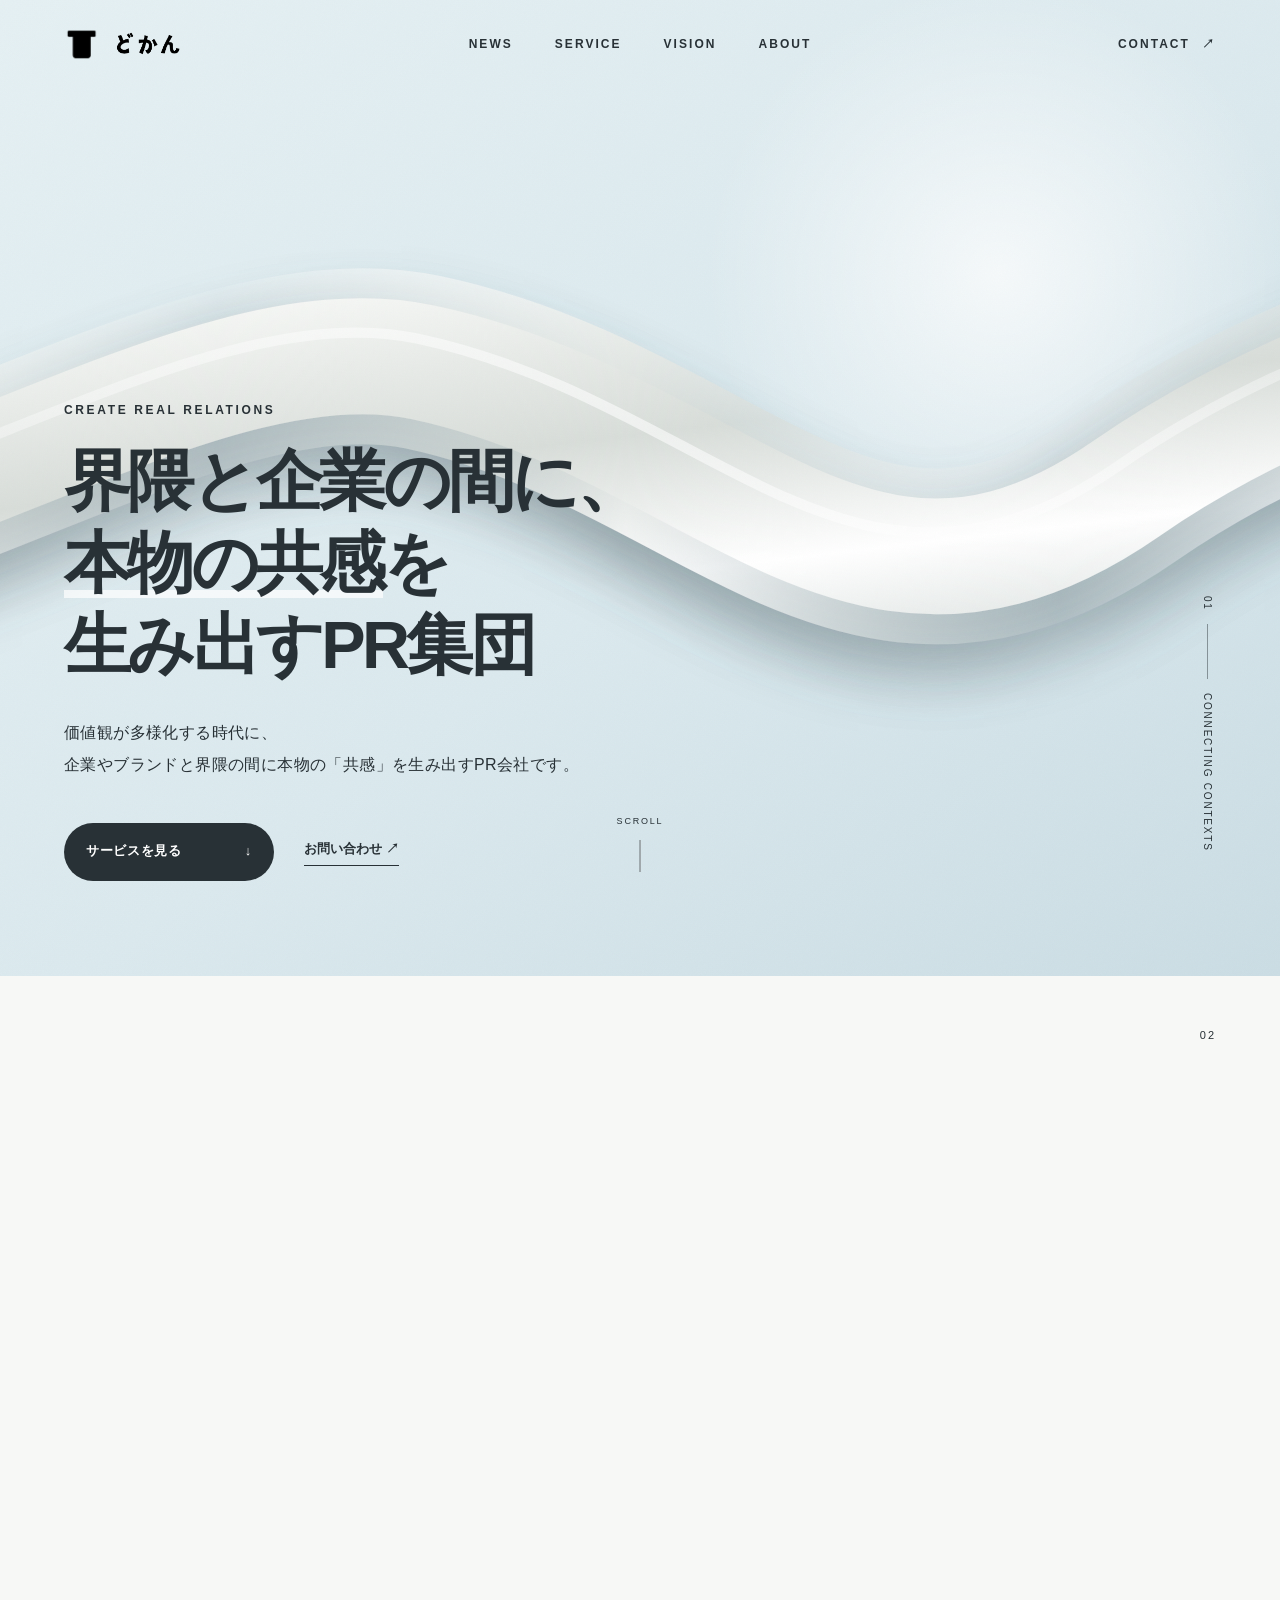
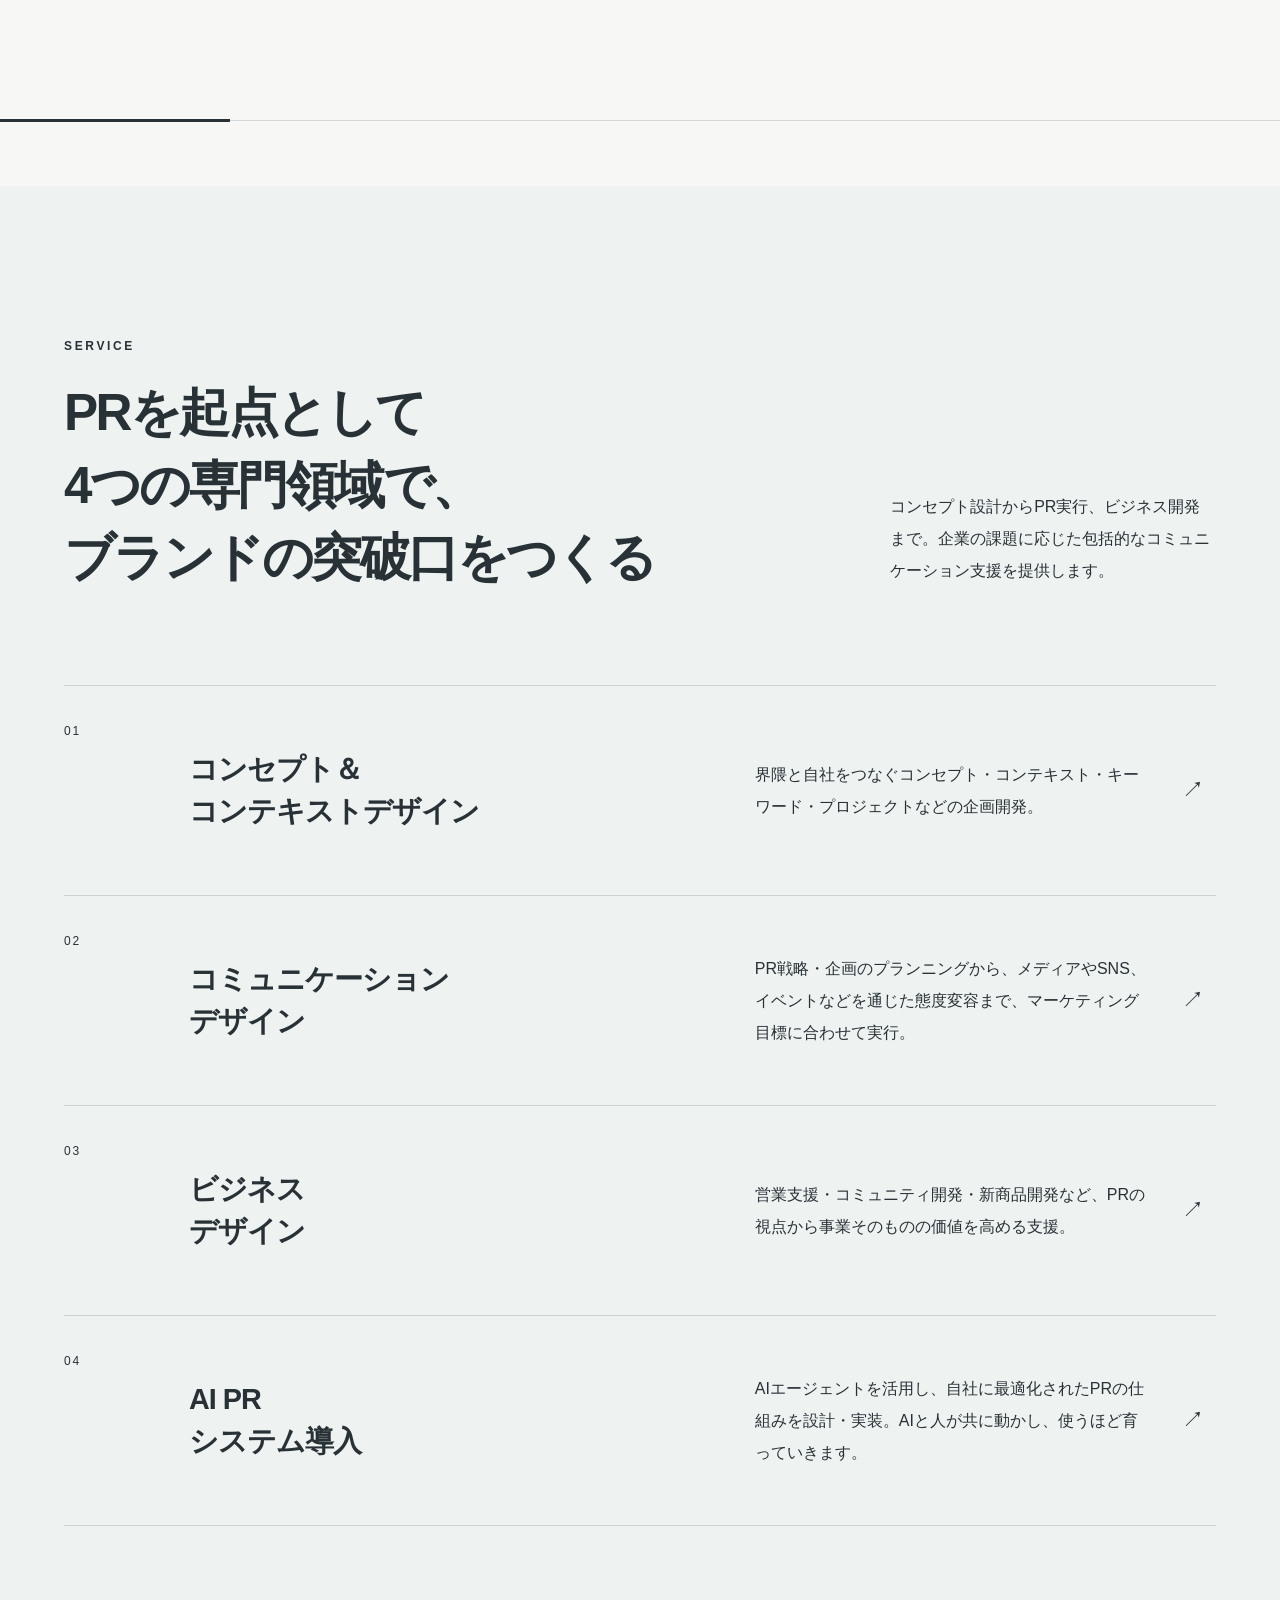
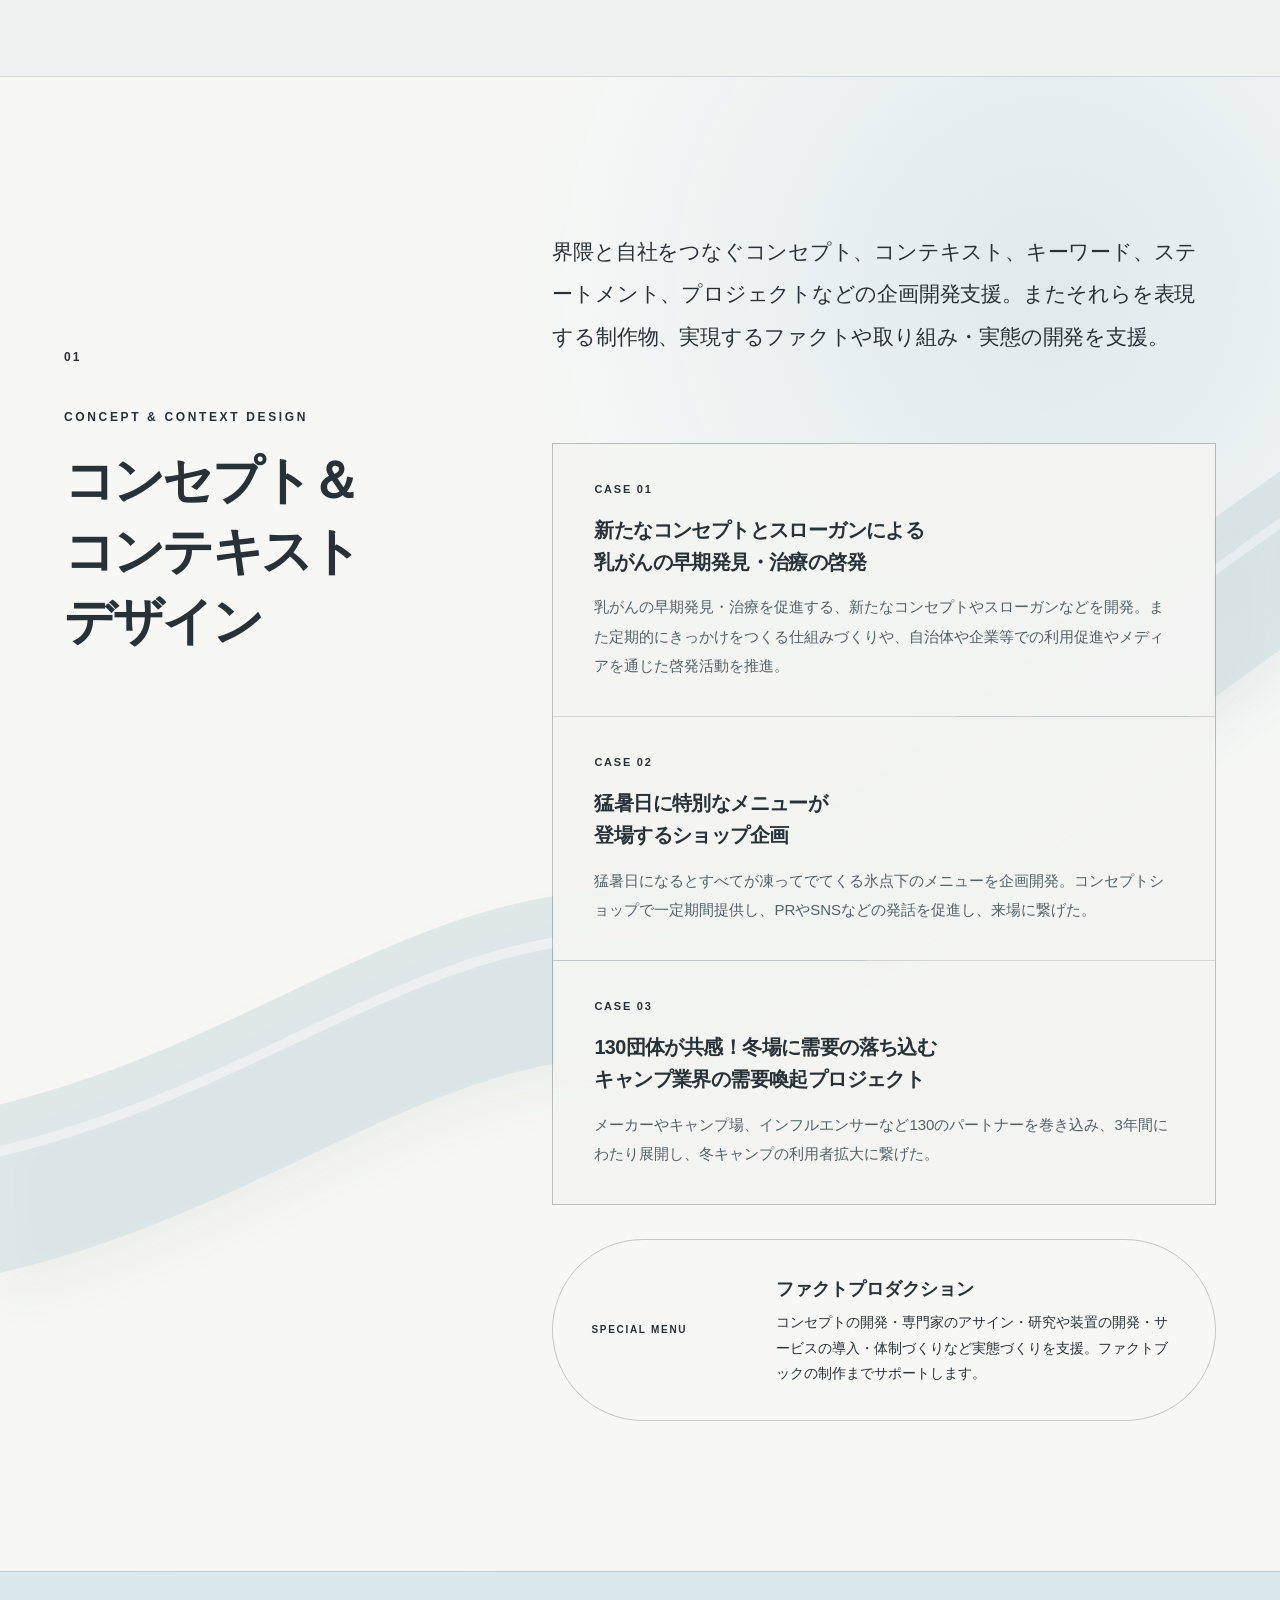
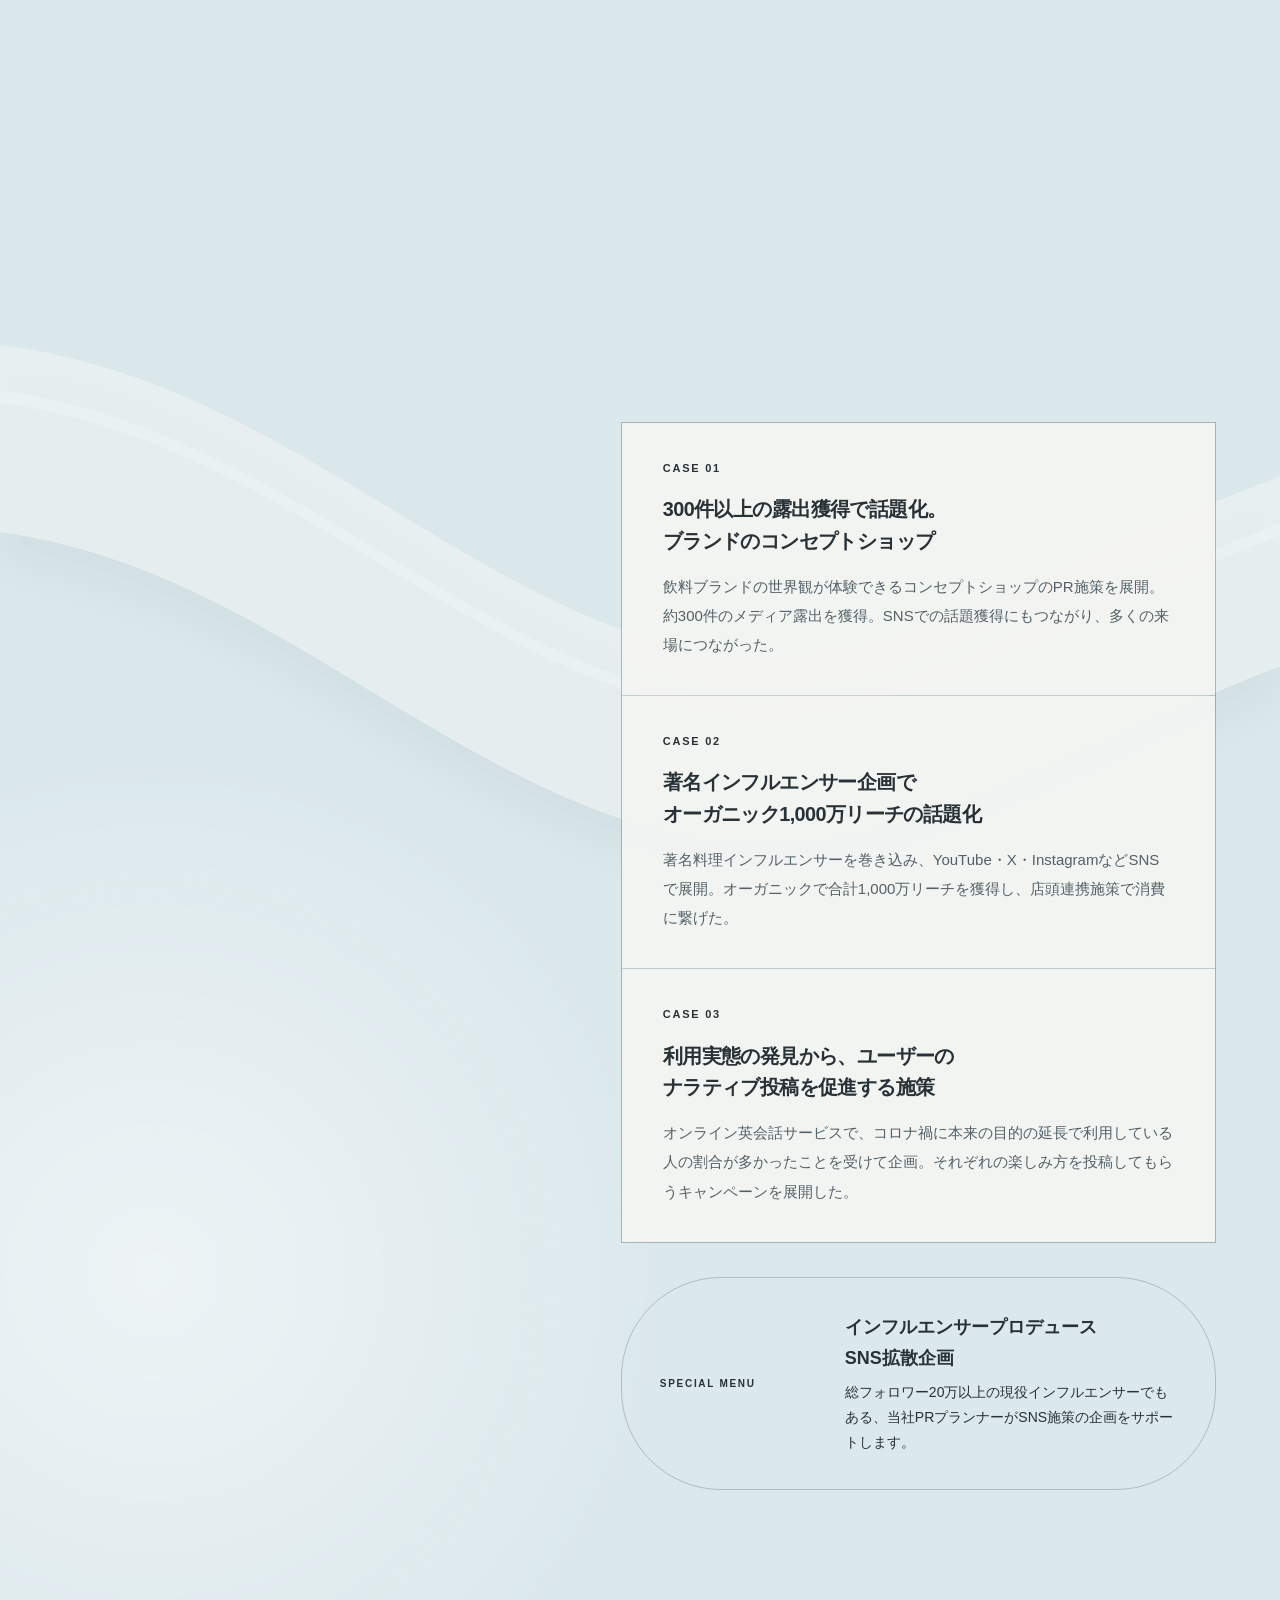
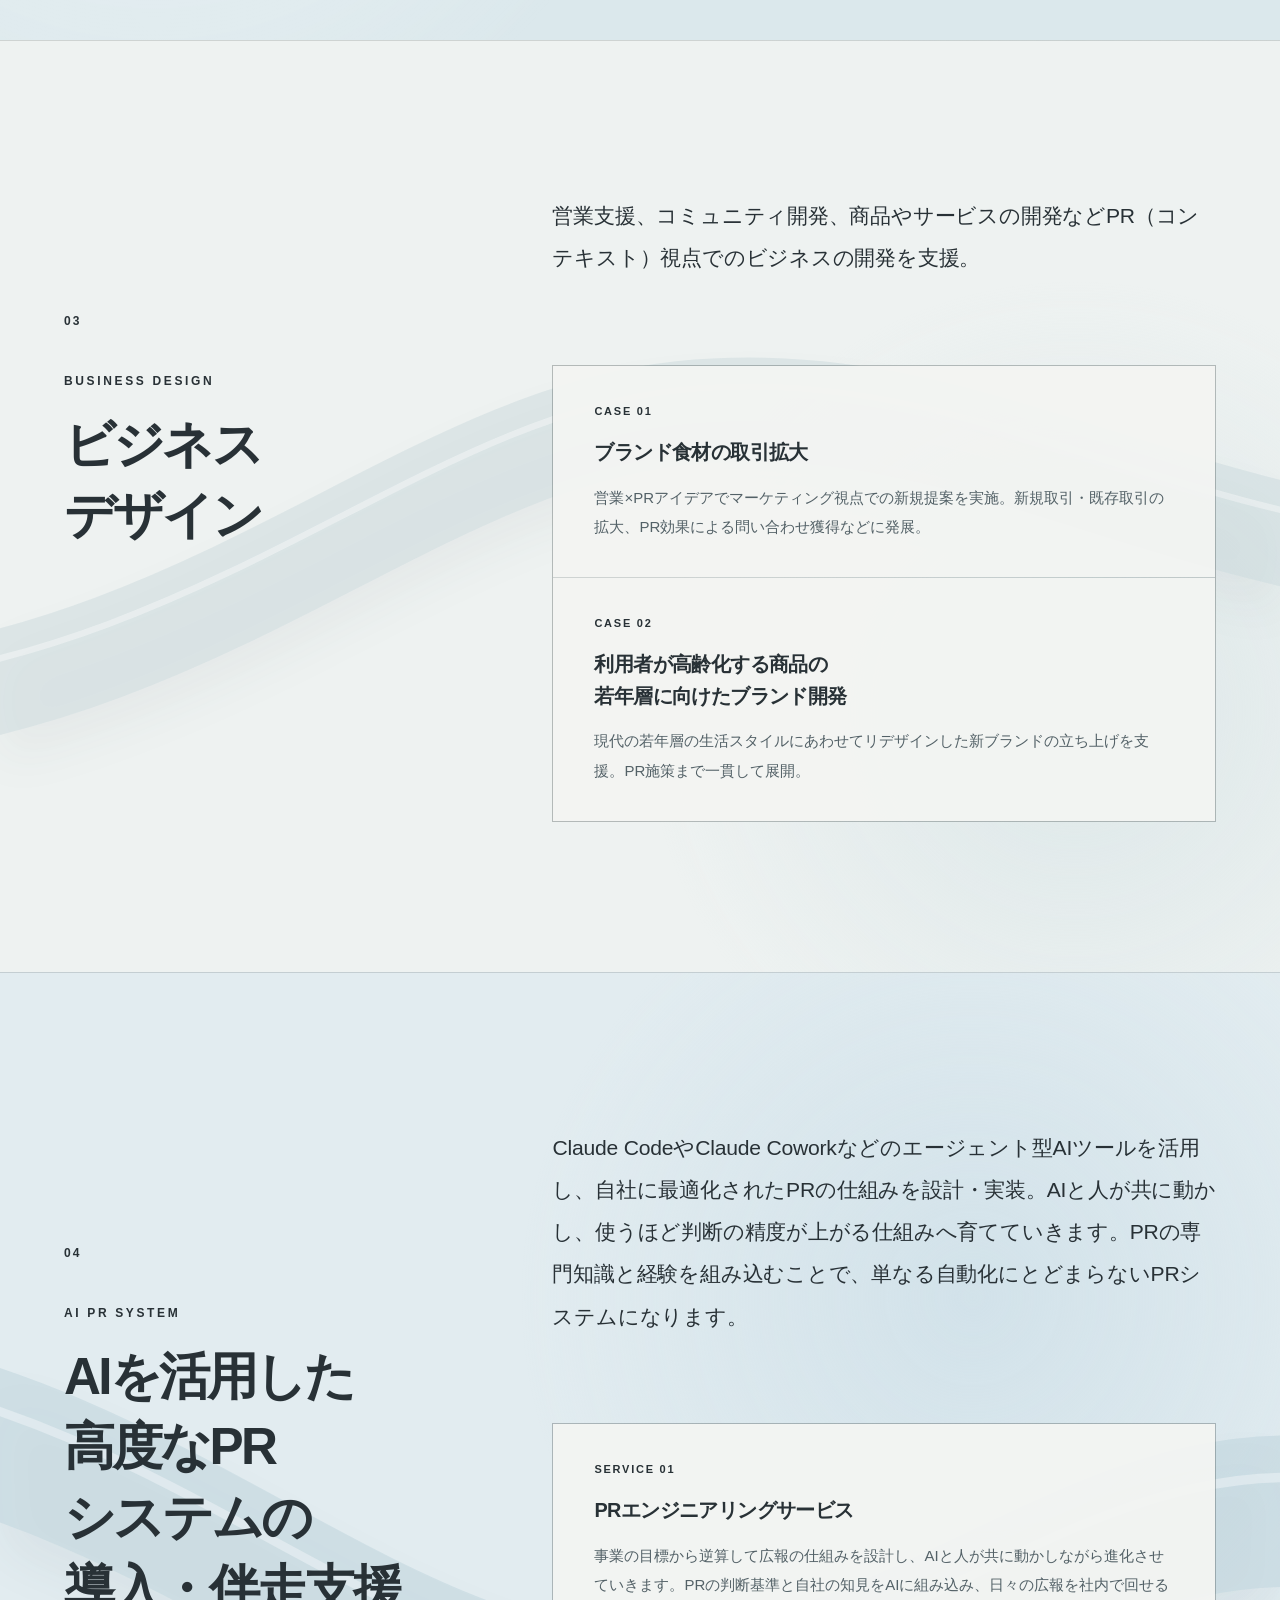
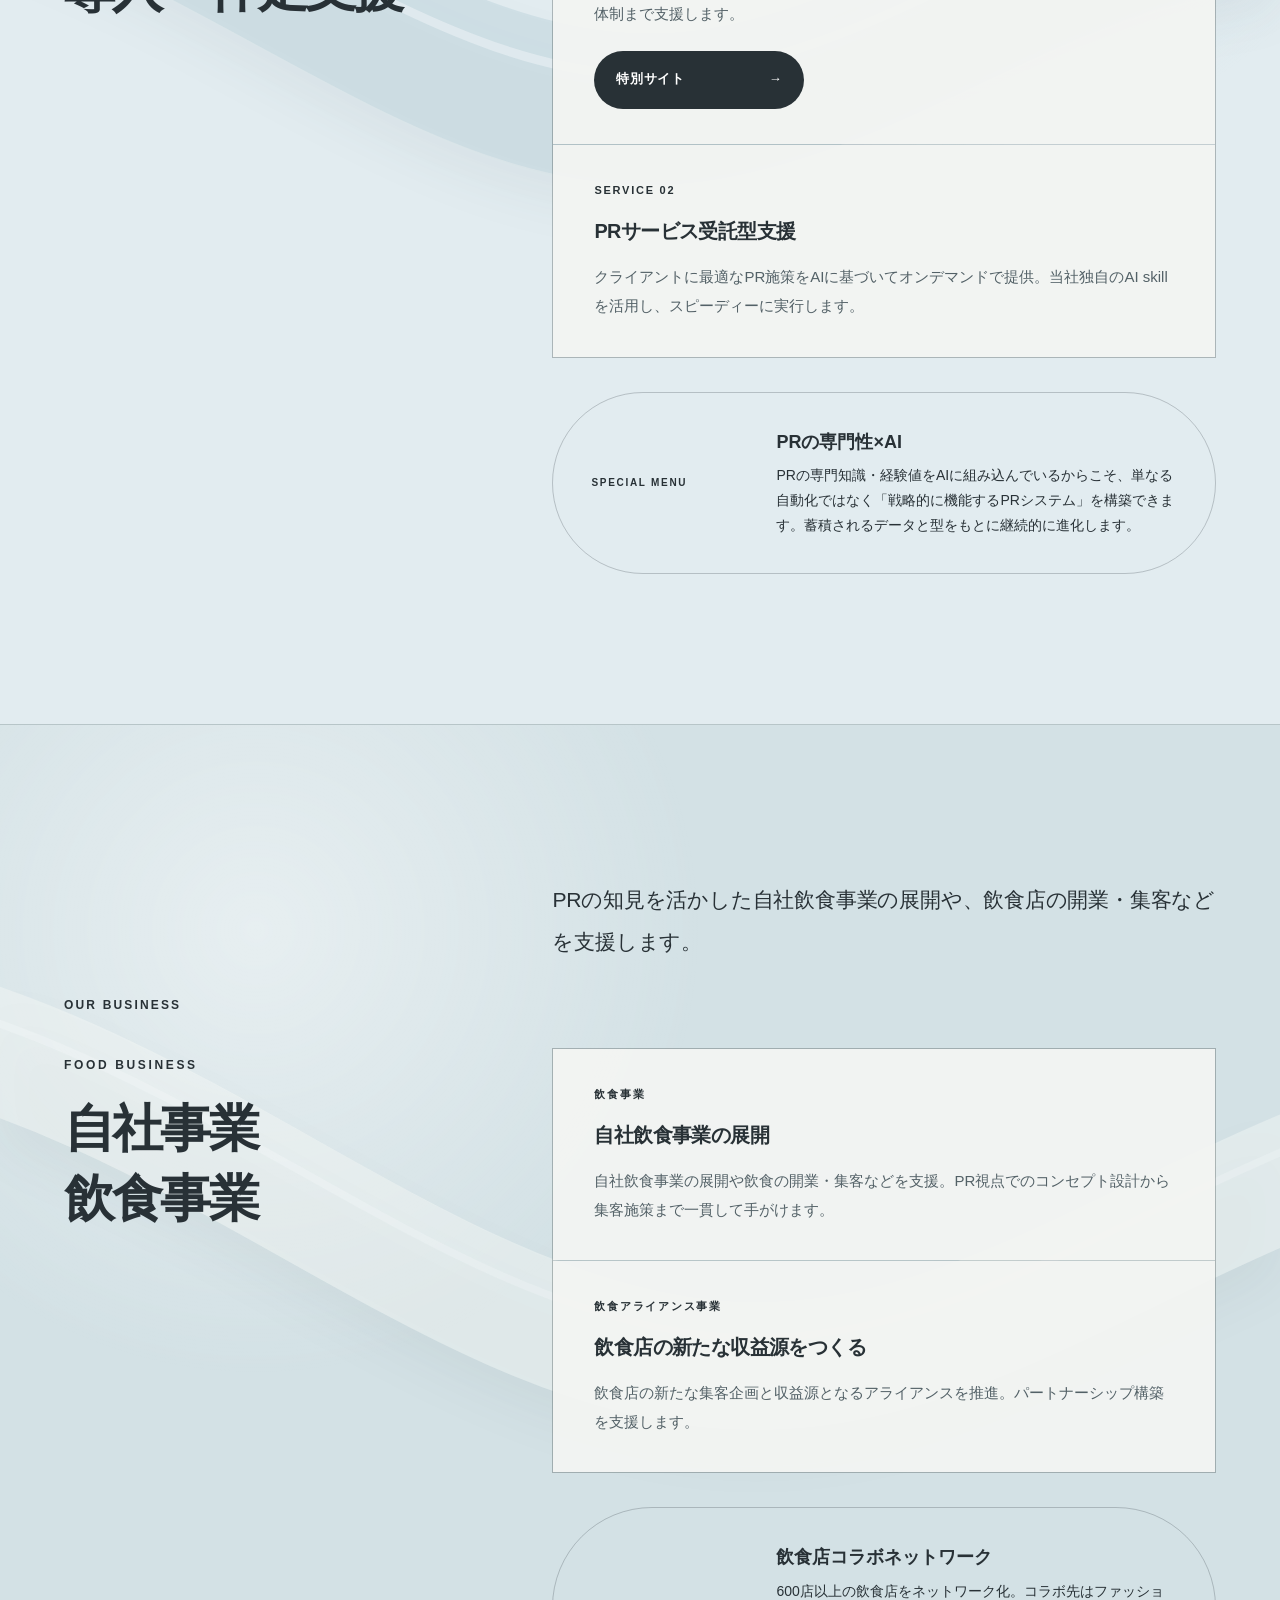
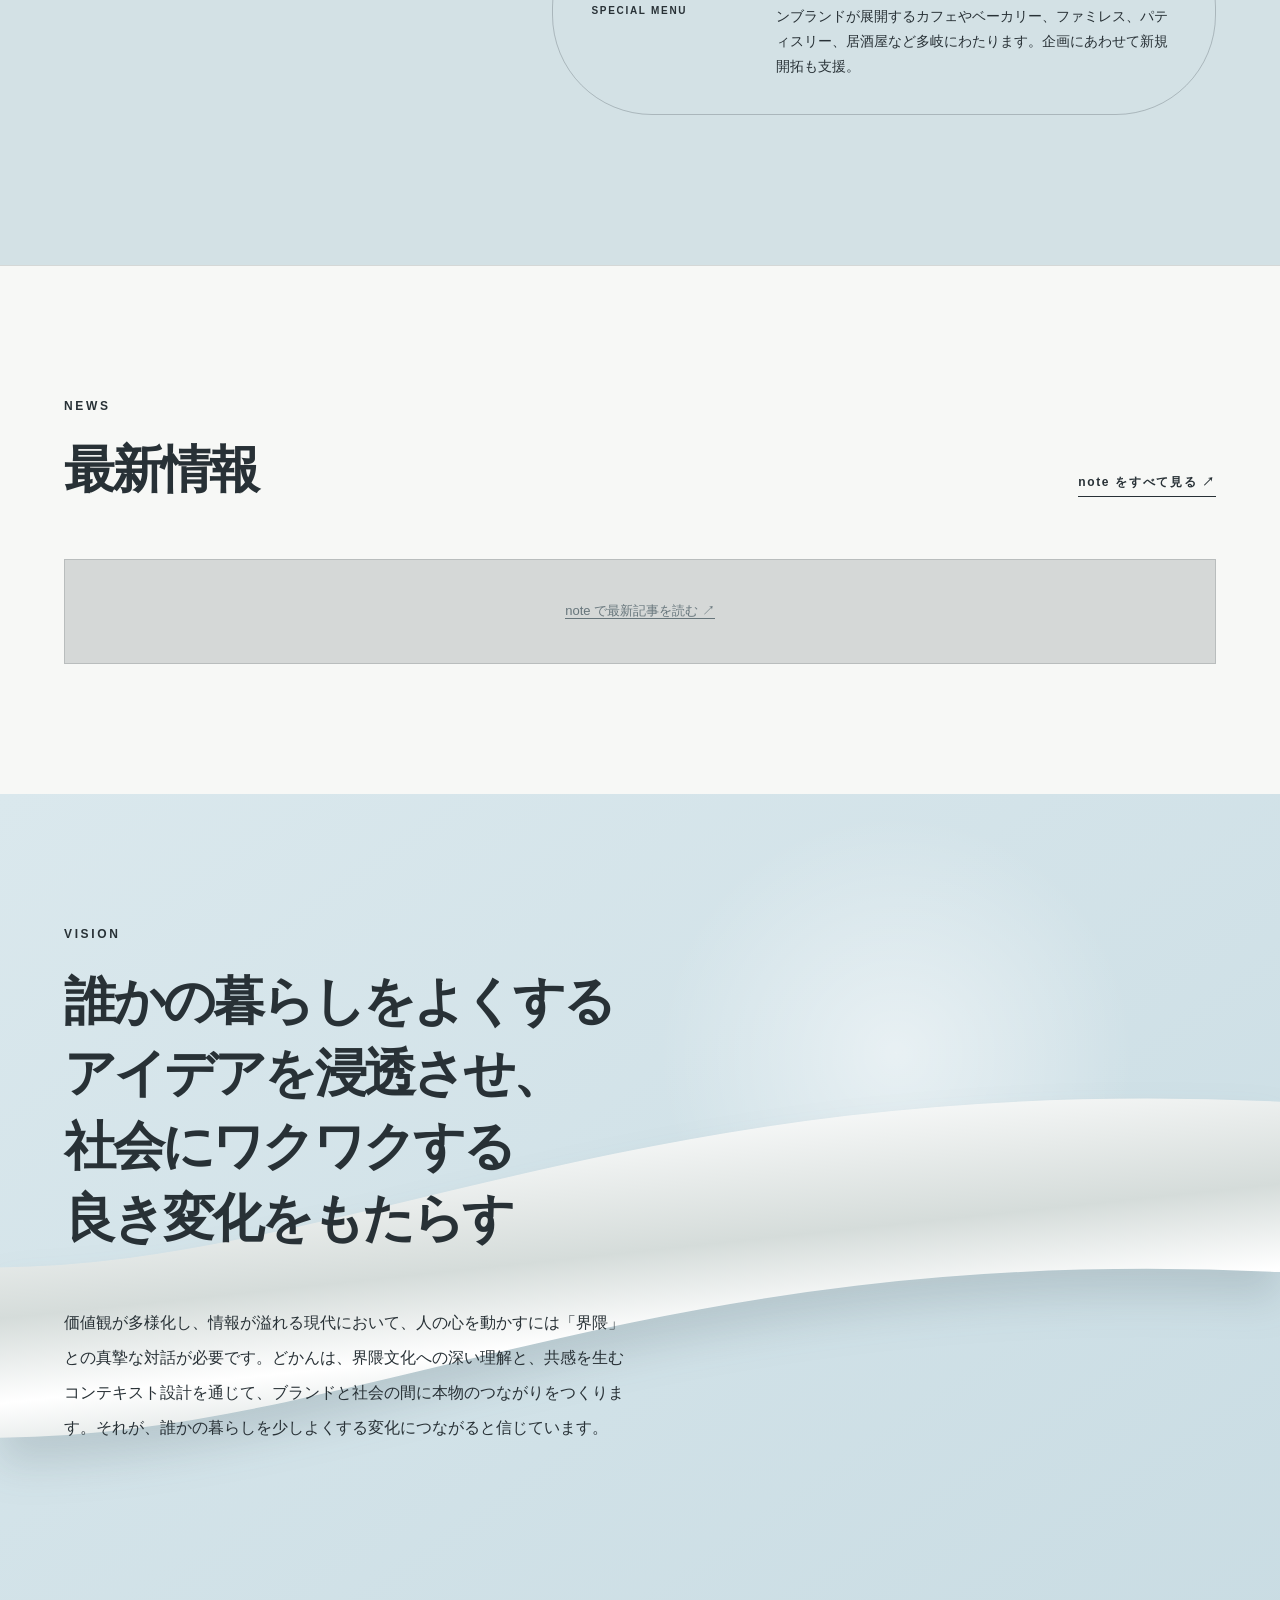
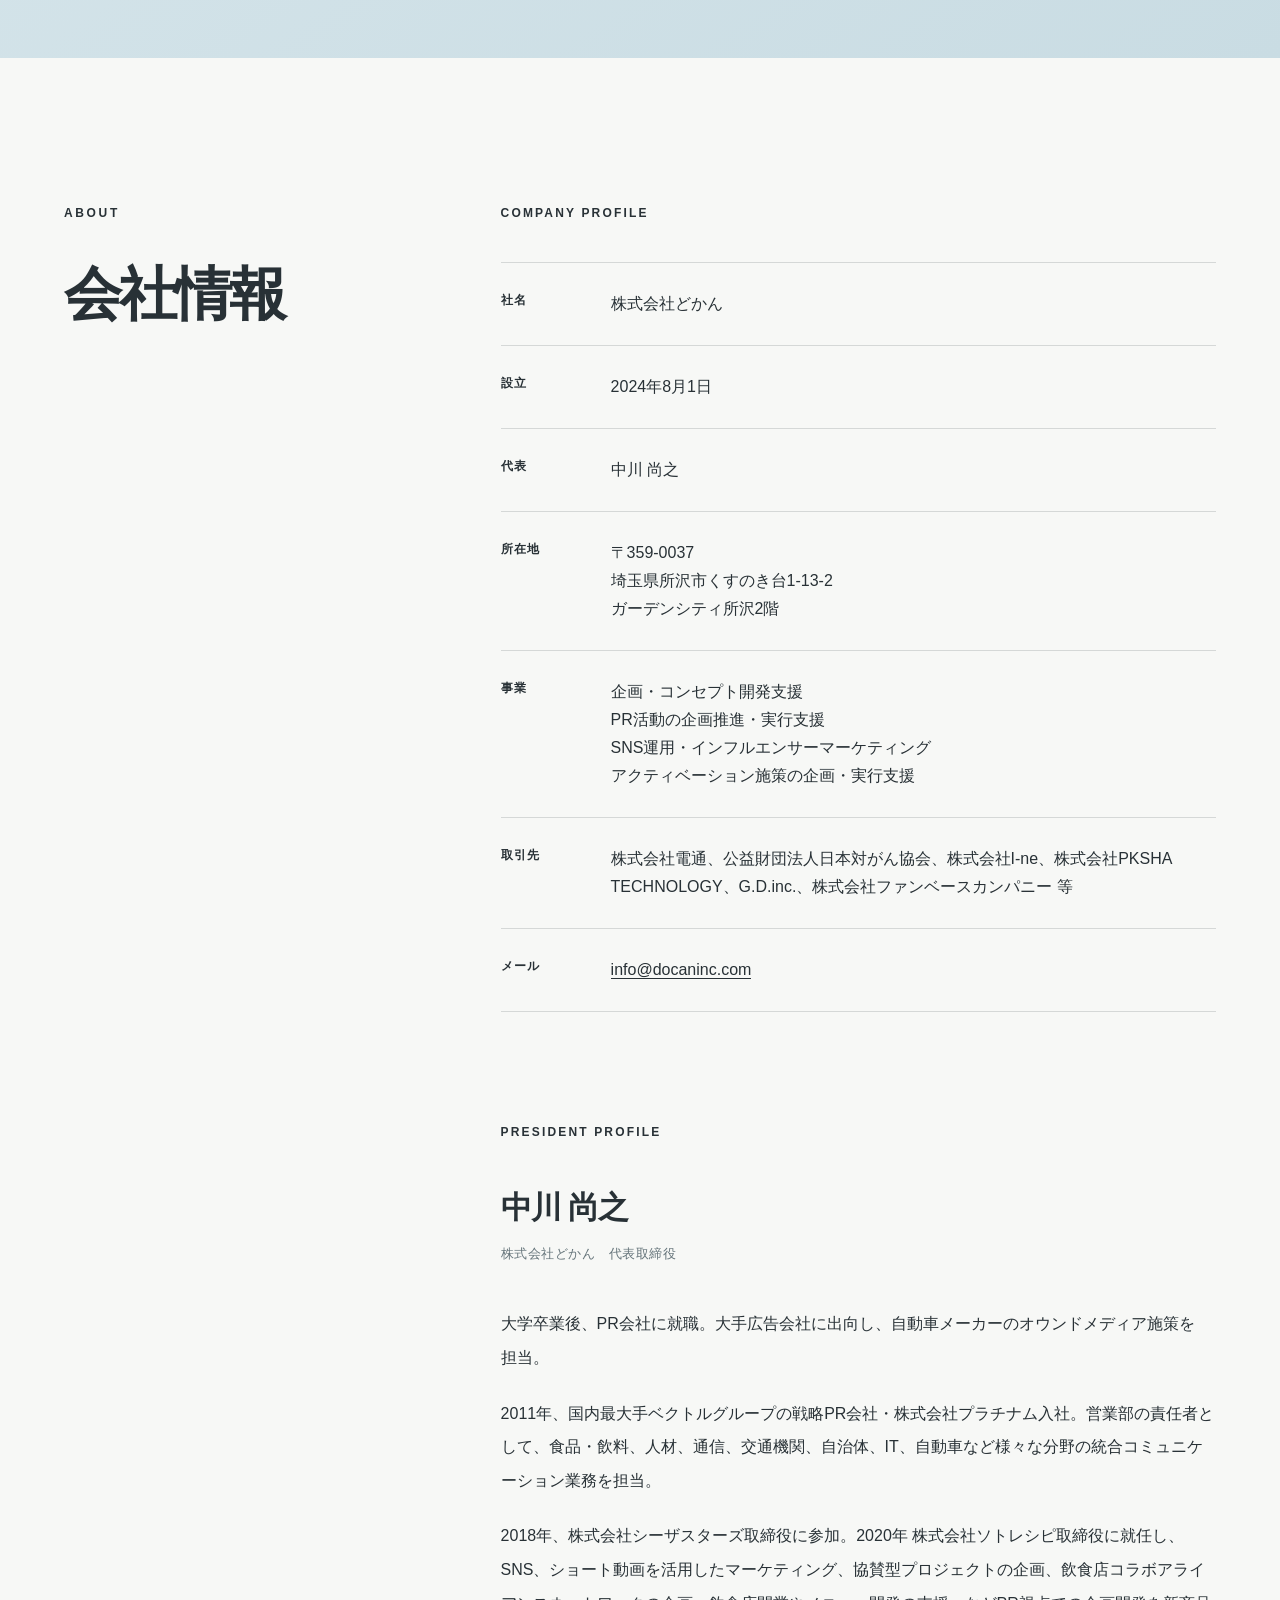
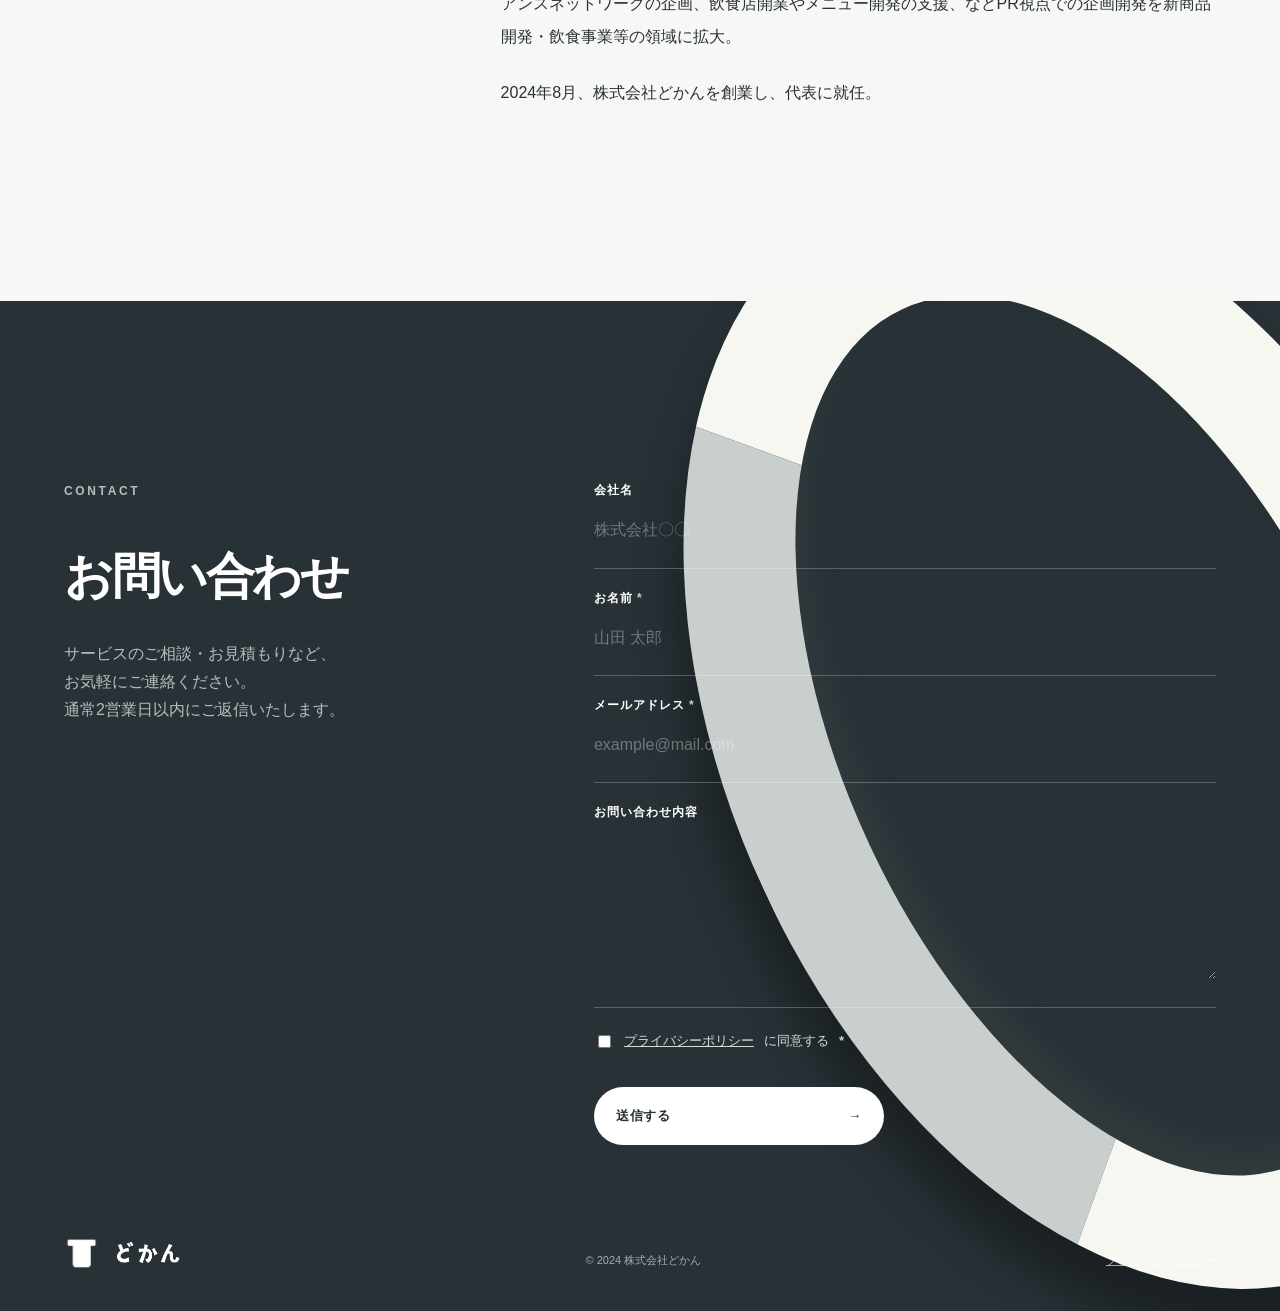
==== index.html @ 2b67ec7b "サイトの肩書きを「本物の共感を生み出すPR集団」に変更 検索結果やSNSで表示される title・og:title・description を統一。 構造化データのdescriptionも合わせた。 " ====
<!doctype html>
<html lang="ja">
<head>
  <meta charset="utf-8">
  <meta name="viewport" content="width=device-width,initial-scale=1,viewport-fit=cover">
  <meta name="theme-color" content="#dbe9ee">
  <meta name="description" content="株式会社どかん — 価値観が多様化する時代に、企業やブランドと界隈の間に本物の「共感」を生み出すPR集団です。">
  <link rel="canonical" href="https://www.docaninc.com/">
  <title>株式会社どかん｜本物の共感を生み出すPR集団</title>

  <meta property="og:type" content="website">
  <meta property="og:site_name" content="株式会社どかん">
  <meta property="og:title" content="株式会社どかん｜本物の共感を生み出すPR集団">
  <meta property="og:description" content="価値観が多様化する時代に、企業やブランドと界隈の間に本物の「共感」を生み出すPR集団です。コンセプト設計からPR実行、ビジネス開発までを一貫して支援します。">
  <meta property="og:url" content="https://www.docaninc.com/">
  <meta property="og:image" content="https://www.docaninc.com/ogp.png">
  <meta property="og:image:width" content="1200">
  <meta property="og:image:height" content="630">
  <meta property="og:locale" content="ja_JP">
  <meta name="twitter:card" content="summary_large_image">
  <meta name="twitter:title" content="株式会社どかん｜本物の共感を生み出すPR集団">
  <meta name="twitter:description" content="企業やブランドと界隈の間に本物の「共感」を生み出すPR集団です。">
  <meta name="twitter:image" content="https://www.docaninc.com/ogp.png">

  <link rel="icon" href="/favicon.ico" sizes="any">
  <link rel="icon" href="/favicon.png" type="image/png">
  <link rel="apple-touch-icon" href="/apple-touch-icon.png">

  <script type="application/ld+json">
{
  "@context": "https://schema.org",
  "@type": "Organization",
  "@id": "https://www.docaninc.com/#organization",
  "name": "株式会社どかん",
  "alternateName": "どかん",
  "url": "https://www.docaninc.com/",
  "logo": {
    "@type": "ImageObject",
    "url": "https://www.docaninc.com/apple-touch-icon.png"
  },
  "image": "https://www.docaninc.com/ogp.png",
  "description": "価値観が多様化する時代に、企業やブランドと界隈の間に本物の「共感」を生み出すPR集団です。コンセプト設計からPR実行、ビジネス開発までを一貫して支援します。",
  "foundingDate": "2024-08-01",
  "founder": {
    "@type": "Person",
    "name": "中川 尚之"
  },
  "address": {
    "@type": "PostalAddress",
    "postalCode": "359-0037",
    "addressRegion": "埼玉県",
    "addressLocality": "所沢市",
    "streetAddress": "くすのき台1-13-2 ガーデンシティ所沢2階",
    "addressCountry": "JP"
  },
  "email": "info@docaninc.com",
  "sameAs": [
    "https://note.com/docan_inc"
  ],
  "knowsAbout": [
    "PR",
    "広報",
    "コンセプト開発",
    "SNS運用",
    "インフルエンサーマーケティング",
    "AI活用支援"
  ]
}
</script>

  <style>
:root {
  --sky: #dbe9ee;
  --sky-deep: #cbdde4;
  --ink: #283136;
  --muted: #66757b;
  --line: rgba(40,49,54,.16);
  --paper: #f7f8f6;
  --white: #fff;
  --pad: clamp(24px, 5vw, 80px);
}

* { box-sizing: border-box; }
html { scroll-behavior: smooth; }
body {
  margin: 0;
  color: var(--ink);
  background: var(--paper);
  font-family: "Helvetica Neue", Arial, "Hiragino Kaku Gothic ProN", "Yu Gothic", Meiryo, sans-serif;
  font-size: 16px;
  line-height: 1.75;
  -webkit-font-smoothing: antialiased;
  overflow-x: hidden;
}
a { color: inherit; text-decoration: none; }
h1, h2, h3, h4 { text-wrap: pretty; line-break: strict; word-break: normal; overflow-wrap: normal; }
.phrase { white-space: nowrap; }
.progress { position: fixed; inset: 0 0 auto; height: 3px; z-index: 100; pointer-events: none; }
.progress span { display: block; width: 0; height: 100%; background: var(--ink); }

.site-header {
  position: fixed;
  inset: 0 0 auto;
  height: 88px;
  padding: 0 var(--pad);
  display: grid;
  grid-template-columns: 1fr auto 1fr;
  align-items: center;
  z-index: 90;
  transition: background .4s ease, height .4s ease, color .3s ease;
}
.site-header.is-scrolled { height: 72px; background: rgba(247,248,246,.82); backdrop-filter: blur(16px); border-bottom: 1px solid rgba(40,49,54,.08); }
.logo { justify-self: start; display: inline-flex; align-items: center; gap: 12px; }
.logo img { display: block; width: auto; object-fit: contain; opacity: 0; }
.logo img.is-transparent { opacity: 1; }
.logo-symbol { height: 36px; }
.logo-word { height: 28px; }
nav { display: flex; gap: 42px; }
nav a, .contact-link { position: relative; font-size: 12px; letter-spacing: .17em; font-weight: 600; }
nav a::after, .contact-link::after { content: ""; position: absolute; left: 0; bottom: -7px; width: 0; height: 1px; background: currentColor; transition: width .35s ease; }
nav a:hover::after, .contact-link:hover::after { width: 100%; }
.contact-link { justify-self: end; display: flex; gap: 12px; }
.menu-button { display: none; }
.mobile-nav { display: none; }

.hero {
  position: relative;
  min-height: max(936px, calc(100svh + 76px));
  background: radial-gradient(circle at 78% 28%, rgba(255,255,255,.72), transparent 24%), linear-gradient(145deg, #e5f0f3 0%, var(--sky) 55%, var(--sky-deep) 100%);
  overflow: hidden;
  isolation: isolate;
}
.hero::before { content: ""; position: absolute; inset: 0; opacity: .13; pointer-events: none; background-image: url("data:image/svg+xml,%3Csvg xmlns='http://www.w3.org/2000/svg' width='100' height='100' viewBox='0 0 100 100'%3E%3Cfilter id='n'%3E%3CfeTurbulence type='fractalNoise' baseFrequency='.9' numOctaves='3' stitchTiles='stitch'/%3E%3C/filter%3E%3Crect width='100%25' height='100%25' filter='url(%23n)' opacity='.2'/%3E%3C/svg%3E"); mix-blend-mode: multiply; }
.hero-tube { position: absolute; inset: -3% -8% -2% -8%; width: 116%; height: 106%; z-index: -1; overflow: visible; transform: translateY(-55px); }
.hero-tube path { stroke-linecap: round; stroke-linejoin: round; shape-rendering: geometricPrecision; }
.tube-shadow { fill: none; stroke: rgba(61,75,81,.2); stroke-width: 176; filter: blur(23px); transform: translateY(32px); }
.tube-body { fill: none; stroke: url(#tubeBody); stroke-width: 112; filter: url(#tubeShadow); }
.tube-depth { fill: none; stroke: url(#tubeBody); stroke-width: 170; mask: url(#tubeDepthMask); filter: url(#tubeShadow); }
.tube-glint { fill: none; stroke: url(#tubeGlint); stroke-width: 10; opacity: .64; transform: translate(-6px, -23px); }

.hero-copy { position: absolute; left: var(--pad); top: 41%; transform: translateY(-48%); z-index: 4; width: min(770px, 60vw); }
.eyebrow, .section-label { margin: 0 0 20px; font-size: 12px; font-weight: 700; letter-spacing: .22em; }
.hero h1 { margin: 0; font-size: clamp(42px, 5.2vw, 82px); line-height: 1.23; letter-spacing: -.055em; font-weight: 700; }
.hero h1 .accent-phrase { position: relative; z-index: 1; }
.hero h1 .accent-phrase::after { content: ""; position: absolute; left: 0; right: 0; bottom: .03em; height: .12em; background: rgba(255,255,255,.7); z-index: -1; transform-origin: left; animation: drawLine 1.2s .6s cubic-bezier(.2,.8,.2,1) both; }
.hero-lead { margin: 30px 0 0; font-size: clamp(15px, 1.25vw, 19px); line-height: 2; letter-spacing: .025em; }
.hero-actions { display: flex; align-items: center; gap: 30px; margin-top: 42px; }
.button { min-width: 210px; min-height: 58px; padding: 0 22px; display: inline-flex; justify-content: space-between; align-items: center; gap: 30px; border-radius: 100px; font-size: 13px; font-weight: 700; letter-spacing: .05em; transition: transform .3s ease, background .3s ease, color .3s ease; }
.button:hover { transform: translateY(-3px); }
.button-dark { background: var(--ink); color: white; }
.text-link { font-size: 13px; font-weight: 700; border-bottom: 1px solid currentColor; padding-bottom: 4px; }
.hero-index { position: absolute; right: var(--pad); bottom: 124px; display: flex; align-items: center; gap: 14px; font-size: 10px; letter-spacing: .18em; writing-mode: vertical-rl; }
.hero-index i { width: 1px; height: 55px; background: rgba(40,49,54,.45); }
.scroll-cue { position: absolute; left: 50%; bottom: 104px; transform: translateX(-50%); display: flex; flex-direction: column; align-items: center; gap: 10px; font-size: 9px; letter-spacing: .2em; }
.scroll-cue i { width: 1px; height: 32px; background: var(--ink); position: relative; overflow: hidden; }
.scroll-cue i::after { content: ""; position: absolute; inset: 0; background: white; animation: scrollLine 1.7s ease-in-out infinite; }
.section-light { background: var(--paper); }
.intro { position: relative; min-height: 90vh; padding: 160px var(--pad) 190px; overflow: hidden; }
.section-count { position: absolute; right: var(--pad); top: 50px; font-size: 11px; letter-spacing: .18em; }
.intro-grid { display: grid; grid-template-columns: minmax(110px,.32fr) minmax(0,1.68fr); gap: clamp(30px, 5vw, 80px); align-items: start; }
.intro-copy { grid-column: 2; }
.intro-kicker { margin: 0 0 38px; font-size: 11px; line-height: 1.45; letter-spacing: .16em; }
.intro h2 { margin: 0; font-size: clamp(38px, 4.4vw, 70px); line-height: 1.38; letter-spacing: -.055em; font-weight: 600; }
.intro-body { grid-column: 2; width: min(620px,100%); margin: 50px 0 0 auto; font-size: 16px; line-height: 2.2; }
.intro-body, .section-head > p, .service-row p, .detail-lead, .case-card p, .special-menu p, .vision-content > p:last-child, .president-copy p { text-wrap: pretty; }
.flow-line { position: absolute; left: 0; bottom: 65px; width: 100%; height: 1px; background: var(--line); }
.flow-line span { display: block; width: 18%; height: 3px; margin-top: -1px; background: var(--ink); animation: flow 6s linear infinite; }

.services { padding: 150px var(--pad); background: #eef2f1; }
.section-head { display: grid; grid-template-columns: 1.5fr .7fr; gap: 10vw; align-items: end; margin-bottom: 90px; }
.section-head h2 { margin: 0; font-size: clamp(34px, 4vw, 64px); line-height: 1.42; letter-spacing: -.05em; }
.section-head > p { margin: 0 0 8px; line-height: 2; }
.service-list { border-top: 1px solid var(--line); }
.service-row { position: relative; display: grid; grid-template-columns: 90px 1.15fr .85fr 34px; gap: 35px; align-items: center; min-height: 210px; padding: 35px 0; border-bottom: 1px solid var(--line); transition: color .35s ease, padding .35s ease; overflow: hidden; isolation: isolate; }
.service-row::before { content: ""; position: absolute; inset: 0; background: var(--ink); z-index: -1; transform: translateY(102%); transition: transform .5s cubic-bezier(.2,.8,.2,1); }
.service-row:hover { color: white; padding-left: 25px; padding-right: 25px; }
.service-row:hover::before { transform: translateY(0); }
.service-no { align-self: start; font-size: 12px; letter-spacing: .15em; }
.service-row h3 { margin: 0; font-size: clamp(24px, 2.25vw, 36px); line-height: 1.45; letter-spacing: -.035em; font-weight: 600; }
.service-row p { margin: 0; line-height: 2; }
.service-arrow { font-size: 22px; }

.service-detail { position: relative; padding: 150px var(--pad); border-top: 1px solid var(--line); overflow: hidden; isolation: isolate; }
.detail-concept { background: radial-gradient(circle at 82% 14%, rgba(213,228,233,.72), transparent 32%), #f7f8f6; }
.detail-communication { background: radial-gradient(circle at 12% 78%, rgba(255,255,255,.52), transparent 30%), #dbe8ec; }
.detail-business { background: radial-gradient(circle at 84% 72%, rgba(210,225,228,.62), transparent 34%), #eef2f1; }
.detail-ai { background: radial-gradient(circle at 76% 24%, rgba(200,220,230,.62), transparent 32%), #e2ecf0; }
.detail-food { background: radial-gradient(circle at 20% 18%, rgba(255,255,255,.46), transparent 32%), #d3e1e5; }
.detail-inner { position: relative; z-index: 2; display: grid; grid-template-columns: .72fr 1.28fr; gap: clamp(55px, 9vw, 150px); align-items: start; }
.detail-tube { position: absolute; inset: 0; z-index: 0; width: 100%; height: 100%; pointer-events: none; opacity: .58; filter: drop-shadow(0 28px 24px rgba(54,72,78,.13)); animation: detailTubeDrift 16s ease-in-out infinite alternate; }
.detail-tube-body, .detail-tube-glint { fill: none; stroke-linecap: round; stroke-linejoin: round; }
.detail-tube-body { stroke: currentColor; stroke-width: 112; }
.detail-tube-glint { stroke: rgba(255,255,255,.66); stroke-width: 7; transform: translateY(-25px); opacity: .72; }
.detail-tube-concept { color: rgba(192,209,214,.72); }
.detail-tube-communication { color: rgba(247,249,247,.78); animation-delay: -4s; }
.detail-tube-business { color: rgba(194,211,215,.68); animation-delay: -8s; }
.detail-tube-ai { color: rgba(180,205,215,.72); animation-delay: -6s; }
.detail-tube-food { color: rgba(246,248,246,.72); animation-delay: -12s; }
.detail-title { position: sticky; top: 120px; }
.detail-number { display: block; margin-bottom: 40px; font-size: 12px; font-weight: 700; letter-spacing: .18em; }
.detail-title h2 { margin: 0; max-width: 590px; font-size: clamp(36px, 4vw, 64px); line-height: 1.38; letter-spacing: -.055em; font-weight: 620; }
.detail-title .section-label { line-height: 1.5; }
.detail-content { min-width: 0; }
.detail-lead { margin: 4px 0 85px; max-width: 820px; font-size: clamp(18px, 1.65vw, 25px); line-height: 2; letter-spacing: -.01em; }
.case-grid { display: grid; grid-template-columns: 1fr; gap: 1px; background: rgba(40,49,54,.16); border: 1px solid rgba(40,49,54,.16); }
.case-card { padding: clamp(28px, 2.8vw, 42px) clamp(30px, 3.2vw, 50px); background: rgba(247,248,246,.92); display: block; }
.case-card > span { display: block; font-size: 11px; font-weight: 700; letter-spacing: .16em; }
.case-card h3 { margin: 16px 0 14px; font-size: clamp(19px, 1.55vw, 25px); line-height: 1.6; letter-spacing: -.03em; font-weight: 650; }
.case-card p { margin: 0; font-size: 15px; line-height: 1.95; color: #536167; }
.case-card-link { display: inline-flex; margin-top: 22px; }
.special-menu { margin-top: 34px; padding: 34px 38px; display: grid; grid-template-columns: 150px 1fr; gap: 35px; border: 1px solid rgba(40,49,54,.24); border-radius: 100px; align-items: center; }
.special-menu > span { font-size: 10px; font-weight: 700; letter-spacing: .17em; }
.special-menu h3 { margin: 0 0 5px; font-size: 18px; }
.special-menu p { margin: 0; font-size: 14px; line-height: 1.8; }

.vision { position: relative; min-height: 96vh; padding: 130px var(--pad); background: linear-gradient(145deg, #dae8ed, #c9dce3); overflow: hidden; isolation: isolate; }
.vision::after { content: ""; position: absolute; inset: 0; z-index: -2; background: radial-gradient(circle at 70% 30%, rgba(255,255,255,.5), transparent 22%); }
.vision-tube { --vision-y: 0px; position: absolute; inset: 0; width: 100%; height: 100%; z-index: -1; filter: drop-shadow(0 26px 20px rgba(56,71,77,.17)); transform: translate3d(0, var(--vision-y), 0); }
.vision-tube path { fill: none; stroke: url(#visionTube); stroke-width: 138; stroke-linecap: round; }
.vision-content { width: min(900px, 72vw); position: relative; z-index: 2; }
.vision-content h2 { margin: 0; font-size: clamp(38px, 4.1vw, 64px); line-height: 1.38; letter-spacing: -.055em; font-weight: 650; }
.vision-content > p:last-child { width: min(560px, 100%); margin: 50px 0 0; line-height: 2.2; }

.about { padding: 145px var(--pad) 170px; display: grid; grid-template-columns: .62fr 1.38fr; gap: 9vw; }
.about-title h2 { margin: 0; font-size: clamp(38px, 4.5vw, 70px); letter-spacing: -.05em; }
.about-profiles { min-width: 0; }
.profile-block + .profile-block { margin-top: 110px; }
.profile-block > h3 { margin: 0 0 38px; font-size: 12px; letter-spacing: .18em; }
.company-table { margin: 10px 0 0; border-top: 1px solid var(--line); }
.company-table div { display: grid; grid-template-columns: 110px 1fr; padding: 27px 0; border-bottom: 1px solid var(--line); }
.company-table dt { font-size: 12px; font-weight: 700; letter-spacing: .1em; }
.company-table dd { margin: 0; }
.company-table a { border-bottom: 1px solid currentColor; }
.president-profile h4 { margin: 0; font-size: clamp(27px, 2.4vw, 38px); letter-spacing: -.035em; }
.president-role { margin: 8px 0 42px; font-size: 13px; letter-spacing: .04em; color: var(--muted); }
.president-copy { max-width: 850px; }
.president-copy p { margin: 0 0 22px; line-height: 2.1; }

.contact { position: relative; min-height: 82vh; padding: 150px var(--pad) 40px; background: var(--ink); color: white; overflow: hidden; display: flex; flex-direction: column; }
.contact-inner { position: relative; z-index: 2; width: min(790px, 68vw); }
.contact h2 { margin: 0; font-size: clamp(34px, 3.8vw, 58px); line-height: 1.35; letter-spacing: -.05em; }
.contact-inner > p { margin: 30px 0 42px; color: rgba(255,255,255,.68); }
.button-light { background: white; color: var(--ink); min-width: 290px; }
.contact-tube { position: absolute; right: -15vw; top: -15%; width: 58vw; height: 116%; border: clamp(70px, 9vw, 150px) solid #f7f7f2; border-left-color: #c9cfcc; border-radius: 50%; transform: rotate(-25deg); box-shadow: -24px 40px 45px rgba(0,0,0,.35), inset 22px -20px 30px rgba(79,89,86,.22); }
.contact-layout { position: relative; z-index: 2; display: grid; grid-template-columns: .8fr 1.2fr; gap: clamp(50px, 9vw, 150px); }
.contact-inner { width: auto; }
.contact-form { position: relative; z-index: 2; padding-top: 10px; }
.contact-form label { display: block; padding: 19px 0; border-bottom: 1px solid rgba(255,255,255,.24); }
.contact-form label > span { display: block; margin-bottom: 10px; font-size: 12px; font-weight: 700; letter-spacing: .08em; }
.contact-form b { color: #b9d6de; }
.contact-form input, .contact-form textarea { width: 100%; padding: 5px 0; border: 0; outline: 0; resize: vertical; background: transparent; color: white; font: inherit; line-height: 1.7; }
.contact-form input::placeholder, .contact-form textarea::placeholder { color: rgba(255,255,255,.34); }
.contact-form label:focus-within { border-color: white; }
.contact-form button { margin-top: 34px; border: 0; cursor: pointer; }
.contact-form .consent-label { display: flex; align-items: center; gap: 10px; padding: 22px 0 0; border-bottom: 0; font-size: 13px; color: rgba(255,255,255,.82); }
.contact-form .consent-label input[type="checkbox"] { width: auto; flex: none; accent-color: white; }
.contact-form .consent-label a { text-decoration: underline; }
footer { margin-top: auto; padding-top: 90px; display: flex; align-items: end; justify-content: space-between; position: relative; z-index: 2; font-size: 11px; color: rgba(255,255,255,.6); }
.logo-footer { filter: brightness(0) invert(1); }

.reveal { opacity: 0; transform: translateY(34px); transition: opacity .9s ease, transform .9s cubic-bezier(.2,.8,.2,1); }
.reveal.is-visible { opacity: 1; transform: translateY(0); }

@keyframes drawLine { from { transform: scaleX(0); } to { transform: scaleX(1); } }
@keyframes scrollLine { 0% { transform: translateY(-100%); } 50%,100% { transform: translateY(100%); } }
@keyframes flow { from { transform: translateX(-100%); } to { transform: translateX(650%); } }
@keyframes detailTubeDrift { from { translate: 0 -9px; } to { translate: 0 12px; } }

@media (max-width: 900px) {
  .site-header { height: 72px; padding-top: env(safe-area-inset-top); grid-template-columns: 1fr auto; }
  nav, .contact-link { display: none; }
  .menu-button { position: relative; z-index: 102; display: flex; flex-direction: column; justify-content: center; gap: 7px; border: 0; background: transparent; width: 48px; height: 48px; margin-right: -8px; padding: 8px; color: inherit; cursor: pointer; }
  .menu-button span { display: block; height: 1px; width: 100%; background: currentColor; transform-origin: center; transition: transform .35s ease; }
  .menu-button[aria-expanded="true"] span:first-child { transform: translateY(4px) rotate(45deg); }
  .menu-button[aria-expanded="true"] span:last-child { transform: translateY(-4px) rotate(-45deg); }
  .site-header.menu-open { color: white; background: transparent; border-color: transparent; backdrop-filter: none; }
  .site-header.menu-open .logo { position: relative; z-index: 102; filter: brightness(0) invert(1); }
  .mobile-nav { position: fixed; inset: 0; z-index: 80; display: flex; flex-direction: column; justify-content: center; padding: calc(100px + env(safe-area-inset-top)) var(--pad) calc(35px + env(safe-area-inset-bottom)); background: var(--ink); color: white; opacity: 0; visibility: hidden; transform: translateY(-14px); transition: opacity .35s ease, visibility .35s ease, transform .35s ease; }
  .mobile-nav.is-open { opacity: 1; visibility: visible; transform: translateY(0); }
  .mobile-nav nav { display: block; }
  .mobile-nav nav a { display: grid; grid-template-columns: 42px 1fr; align-items: center; padding: 16px 0; border-bottom: 1px solid rgba(255,255,255,.18); font-size: clamp(32px, 8vw, 54px); line-height: 1.2; letter-spacing: -.035em; font-weight: 600; }
  .mobile-nav nav a:first-child { border-top: 1px solid rgba(255,255,255,.18); }
  .mobile-nav nav a::after { display: none; }
  .mobile-nav nav span { font-size: 10px; letter-spacing: .12em; opacity: .58; }
  .mobile-nav > p { margin: auto 0 0; font-size: 10px; letter-spacing: .18em; opacity: .58; }
  body.menu-open { overflow: hidden; }
  .hero-copy { width: calc(100% - 48px); }
  .hero-tube { inset: 12% -30% -5% -30%; width: 160%; height: 94%; opacity: .96; }
  .hero h1 { font-size: clamp(41px, 10vw, 68px); }
  .hero-lead { margin-top: 24px; }
  .hero-index { display: none; }
  .scroll-cue { left: auto; right: 18px; transform: none; }
  .intro { padding-top: 120px; min-height: auto; }
  .intro-grid { grid-template-columns: 1fr; gap: 35px; }
  .intro-copy, .intro-body { grid-column: 1; }
  .intro-body { margin: 0; max-width: 630px; }
  .section-head { grid-template-columns: 1fr; gap: 34px; margin-bottom: 60px; }
  .section-head > p { max-width: 620px; }
  .service-row { grid-template-columns: 50px 1fr 34px; gap: 18px; }
  .service-row p { grid-column: 2 / 4; }
  .detail-inner { grid-template-columns: 1fr; gap: 65px; }
  .detail-tube { width: 150%; left: -25%; opacity: .46; }
  .detail-tube-body { stroke-width: 96; }
  .detail-tube-glint { stroke-width: 6; transform: translateY(-20px); }
  .detail-title { position: static; }
  .detail-lead { margin-bottom: 55px; }
  .case-card { min-height: 330px; }
  .special-menu { border-radius: 38px; }
  .vision-content { width: 100%; }
  .vision-tube { transform: translate3d(10%, var(--vision-y), 0) scale(1.08); opacity: .6; }
  .about { grid-template-columns: 1fr; gap: 55px; }
  .contact-layout { grid-template-columns: 1fr; gap: 50px; }
  .contact-tube { opacity: .25; right: -38vw; }
}

@media (hover: none) {
  .service-row:hover { color: var(--ink); padding-left: 0; padding-right: 0; }
  .service-row:hover::before { transform: translateY(102%); }
  .button:hover { transform: none; }
}

@media (max-width: 560px) {
  :root { --pad: 22px; }
  body { font-size: 16px; line-height: 1.85; }
  .site-header { height: calc(68px + env(safe-area-inset-top)); }
  .logo { gap: 10px; }
  .logo-symbol { height: 31px; }
  .logo-word { height: 24px; }
  .hero { min-height: max(1016px, calc(100svh + 76px)); }
  .hero-copy { position: relative; left: auto; top: auto; transform: none; width: auto; padding: calc(90px + env(safe-area-inset-top)) var(--pad) 391px; }
  .hero-tube { inset: auto -80% -18px -80%; width: 260%; height: 70%; opacity: .94; transform: translateY(-70px); }
  .tube-shadow { filter: blur(20px); }
  .tube-glint { stroke-width: 9; }
  .hero h1 { max-width: 100%; font-size: clamp(33px, 9.1vw, 41px); line-height: 1.3; letter-spacing: -.05em; }
  .eyebrow { margin-bottom: 14px; }
  .eyebrow, .section-label { font-size: 11px; letter-spacing: .18em; }
  .hero-lead { max-width: 340px; margin-top: 22px; font-size: 15px; line-height: 1.9; }
  .hero-lead br { display: none; }
  .hero-actions { align-items: flex-start; flex-direction: column; gap: 18px; margin-top: 30px; }
  .button { width: 100%; max-width: 340px; min-height: 56px; }
  .text-link { min-height: 44px; display: inline-flex; align-items: center; }
  .scroll-cue { right: 12px; bottom: calc(96px + env(safe-area-inset-bottom)); }
  .intro, .services, .service-detail, .vision, .about, .contact { padding-top: 92px; padding-bottom: 96px; }
  .section-count { top: 24px; }
  .intro-grid { gap: 28px; }
  .intro h2, .section-head h2 { font-size: clamp(30px, 8vw, 35px); line-height: 1.48; letter-spacing: -.045em; }
  .intro-body { font-size: 15px; line-height: 2; }
  .flow-line { bottom: 42px; }
  .section-head { gap: 25px; margin-bottom: 46px; }
  .section-head > p { font-size: 15px; line-height: 1.9; }
  .service-row { grid-template-columns: 38px 1fr 26px; min-height: 0; padding: 29px 0; gap: 12px; }
  .service-row h3 { font-size: 23px; line-height: 1.5; }
  .service-row p { grid-column: 2 / 4; margin-top: 8px; font-size: 14px; line-height: 1.85; }
  .service-arrow { font-size: 18px; }
  .detail-inner { gap: 42px; }
  .detail-tube { width: 210%; left: -55%; opacity: .38; }
  .detail-tube-body { stroke-width: 82; }
  .detail-tube-glint { stroke-width: 5; transform: translateY(-17px); }
  .detail-number { margin-bottom: 24px; }
  .detail-title h2 { font-size: clamp(31px, 8.5vw, 38px); line-height: 1.45; }
  .detail-lead { margin: 0 0 42px; font-size: 17px; line-height: 1.95; }
  .case-card { padding: 32px 25px; }
  .case-card h3 { margin: 18px 0 16px; font-size: 21px; line-height: 1.6; }
  .case-card p { font-size: 14px; line-height: 1.9; }
  .special-menu { grid-template-columns: 1fr; gap: 14px; margin-top: 22px; padding: 27px 24px; border-radius: 26px; }
  .special-menu h3 { font-size: 17px; line-height: 1.55; }
  .special-menu p { font-size: 14px; line-height: 1.85; }
  .vision { min-height: auto; padding-bottom: 300px; }
  .vision-tube { height: 62%; top: auto; bottom: -4%; transform: translate3d(8%, var(--vision-y), 0) scale(1.03); opacity: .57; }
  .vision-tube path { stroke-width: 122; }
  .vision-content h2 { font-size: clamp(23px, 7.1vw, 30px); line-height: 1.55; letter-spacing: -.04em; }
  .vision-content > p:last-child { margin-top: 34px; font-size: 15px; line-height: 2; }
  .about { gap: 45px; }
  .about-title h2 { font-size: 42px; }
  .profile-block > h3 { margin-bottom: 25px; }
  .company-table div { grid-template-columns: 68px 1fr; gap: 13px; padding: 21px 0; }
  .company-table dt { font-size: 11px; }
  .company-table dd { min-width: 0; overflow-wrap: anywhere; font-size: 14px; line-height: 1.85; }
  .profile-block + .profile-block { margin-top: 80px; }
  .president-profile h4 { font-size: 28px; }
  .president-copy p { font-size: 14px; line-height: 2; }
  .contact { min-height: auto; padding-bottom: calc(34px + env(safe-area-inset-bottom)); }
  .contact-layout { gap: 35px; }
  .contact h2 { font-size: 34px; }
  .contact-inner > p { font-size: 15px; line-height: 2; }
  .contact-tube { top: auto; right: -65vw; bottom: -22%; width: 105vw; height: 55%; opacity: .13; }
  .contact-form label { padding: 16px 0; }
  .contact-form input, .contact-form textarea { font-size: 16px; }
  .contact-form button { max-width: none; }
  footer { flex-direction: column; align-items: flex-start; gap: 30px; }
}

@media (max-width: 390px) {
  :root { --pad: 19px; }
  .hero-copy { padding-top: calc(84px + env(safe-area-inset-top)); }
  .hero h1 { font-size: 33px; }
  .hero-actions { margin-top: 25px; }
  .service-row h3 { font-size: 21px; }
  .vision-content h2 { font-size: clamp(23px, 7.1vw, 28px); }
}

@media (max-height: 700px) and (max-width: 900px) {
  .mobile-nav nav a { padding: 11px 0; font-size: 30px; }
  .mobile-nav > p { margin-top: 28px; }
}

@media (prefers-reduced-motion: reduce) {
  html { scroll-behavior: auto; }
  *, *::before, *::after { animation-duration: .01ms !important; animation-iteration-count: 1 !important; transition-duration: .01ms !important; }
}

/* ===== NEWS ===== */
.news-section {
  padding: 130px var(--pad);
  background: var(--paper);
  border-top: 1px solid var(--line);
}
.news-header {
  display: flex;
  align-items: flex-end;
  justify-content: space-between;
  margin-bottom: 56px;
}
.news-header h2 {
  margin: 0;
  font-size: clamp(34px, 4vw, 56px);
  line-height: 1.3;
  letter-spacing: -.05em;
  font-weight: 650;
}
.news-link-all {
  font-size: 12px;
  font-weight: 700;
  letter-spacing: .14em;
  border-bottom: 1px solid currentColor;
  padding-bottom: 3px;
  white-space: nowrap;
  margin-bottom: 6px;
  flex-shrink: 0;
}
.news-grid {
  display: grid;
  grid-template-columns: repeat(3, 1fr);
  gap: 1px;
  background: var(--line);
  border: 1px solid var(--line);
}
.news-card {
  background: rgba(247,248,246,.96);
  padding: clamp(28px, 3vw, 44px);
  display: flex;
  flex-direction: column;
  gap: 16px;
  text-decoration: none;
  color: var(--ink);
  transition: background .3s ease;
  min-height: 220px;
}
.news-card:hover { background: var(--white); }
.news-card-date {
  font-size: 11px;
  letter-spacing: .14em;
  color: var(--muted);
  font-weight: 600;
}
.news-card-title {
  font-size: clamp(16px, 1.4vw, 20px);
  font-weight: 650;
  line-height: 1.6;
  letter-spacing: -.02em;
  flex: 1;
}
.news-card-arrow {
  font-size: 18px;
  align-self: flex-end;
}
.news-loading {
  text-align: center;
  padding: 60px 0;
  font-size: 13px;
  color: var(--muted);
  letter-spacing: .1em;
  grid-column: 1 / -1;
}
.news-error {
  text-align: center;
  padding: 40px 0;
  font-size: 13px;
  color: var(--muted);
  grid-column: 1 / -1;
}
@media (max-width: 900px) {
  .news-grid { grid-template-columns: 1fr; }
  .news-header { flex-direction: column; align-items: flex-start; gap: 20px; }
}
@media (max-width: 560px) {
  .news-section { padding-top: 92px; padding-bottom: 96px; }
  .news-card { min-height: 0; }
  .news-card-title { font-size: 17px; }
}

</style>
<!-- Google tag (gtag.js) -->
<script async src="https://www.googletagmanager.com/gtag/js?id=G-6XGNHTK50G"></script>
<script>
  window.dataLayer = window.dataLayer || [];
  function gtag(){dataLayer.push(arguments);}
  gtag('js', new Date());
  gtag('config', 'G-6XGNHTK50G');
</script>
</head>
<body>
  <div class="progress" aria-hidden="true"><span id="progressBar"></span></div>

  <header class="site-header" id="header">
    <a class="logo" href="#top" aria-label="株式会社どかん トップへ">
      <img class="logo-symbol" src="[data-uri]" alt="">
      <img class="logo-word" src="[data-uri]" alt="株式会社どかん">
    </a>
    <nav aria-label="メインナビゲーション">
      <a href="#news">NEWS</a>
      <a href="#service">SERVICE</a>
      <a href="#vision">VISION</a>
      <a href="#about">ABOUT</a>
    </nav>
    <a class="contact-link" href="#contact">CONTACT <span>↗</span></a>
    <button class="menu-button" type="button" aria-label="メニューを開く" aria-expanded="false">
      <span></span><span></span>
    </button>
  </header>

  <div class="mobile-nav" id="mobileNav" aria-hidden="true">
    <nav aria-label="スマートフォン用ナビゲーション">
      <a href="#news"><span>01</span>NEWS</a>
      <a href="#service"><span>02</span>SERVICE</a>
      <a href="#vision"><span>03</span>VISION</a>
      <a href="#about"><span>04</span>ABOUT</a>
      <a href="#contact"><span>05</span>CONTACT</a>
    </nav>
    <p>CREATE REAL RELATIONS</p>
  </div>

  <main>
    <section class="hero" id="top">
      <svg class="hero-tube" id="heroTube" viewBox="0 0 1600 1000" preserveAspectRatio="xMidYMid slice" aria-hidden="true">
        <defs>
          <linearGradient id="tubeBody" x1="0" y1="0" x2="1" y2="1">
            <stop offset="0" stop-color="#ffffff"/>
            <stop offset=".24" stop-color="#f9faf8"/>
            <stop offset=".52" stop-color="#d8ddd9"/>
            <stop offset=".72" stop-color="#ffffff"/>
            <stop offset="1" stop-color="#c5cecb"/>
          </linearGradient>
          <linearGradient id="tubeGlint" x1="0" y1="0" x2="1" y2="0">
            <stop offset="0" stop-color="#ffffff" stop-opacity=".1"/>
            <stop offset=".5" stop-color="#ffffff" stop-opacity=".92"/>
            <stop offset="1" stop-color="#ffffff" stop-opacity=".12"/>
          </linearGradient>
          <linearGradient id="tubeDepthFade" gradientUnits="userSpaceOnUse" x1="-420" y1="0" x2="2050" y2="0">
            <stop offset="0" stop-color="#ffffff" stop-opacity=".18"/>
            <stop offset=".12" stop-color="#ffffff" stop-opacity=".92"/>
            <stop offset=".28" stop-color="#ffffff" stop-opacity=".12"/>
            <stop offset=".44" stop-color="#ffffff" stop-opacity=".96"/>
            <stop offset=".61" stop-color="#ffffff" stop-opacity=".1"/>
            <stop offset=".77" stop-color="#ffffff" stop-opacity=".9"/>
            <stop offset=".91" stop-color="#ffffff" stop-opacity=".14"/>
            <stop offset="1" stop-color="#ffffff" stop-opacity=".76"/>
          </linearGradient>
          <mask id="tubeDepthMask" maskUnits="userSpaceOnUse" x="-900" y="-300" width="3600" height="1600">
            <rect x="-900" y="-300" width="3600" height="1600" fill="url(#tubeDepthFade)"/>
          </mask>
          <filter id="tubeShadow" x="-30%" y="-30%" width="160%" height="180%">
            <feDropShadow dx="0" dy="34" stdDeviation="28" flood-color="#51636a" flood-opacity=".24"/>
          </filter>
        </defs>
        <path id="tubeShadowPath" class="tube-shadow" d=""/>
        <path id="tubeBodyPath" class="tube-body" d=""/>
        <path id="tubeDepthPath" class="tube-depth" d=""/>
        <path id="tubeGlintPath" class="tube-glint" d=""/>
      </svg>

      <div class="hero-copy reveal is-visible">
        <p class="eyebrow">CREATE REAL RELATIONS</p>
        <h1><span class="phrase">界隈と企業の</span><wbr><span class="phrase">間に、</span><br><span class="phrase"><span class="accent-phrase">本物の共感</span>を</span><br><span class="phrase">生み出すPR集団</span></h1>
        <p class="hero-lead">価値観が多様化する時代に、<br>企業やブランドと界隈の間に本物の「共感」を生み出すPR会社です。</p>
        <div class="hero-actions">
          <a class="button button-dark" href="#service">サービスを見る <span>↓</span></a>
          <a class="text-link" href="#contact">お問い合わせ <span>↗</span></a>
        </div>
      </div>

      <div class="hero-index" aria-hidden="true">
        <span>01</span><i></i><span>CONNECTING CONTEXTS</span>
      </div>
      <a class="scroll-cue" href="#intro"><span>SCROLL</span><i></i></a>
    </section>

    <section class="intro section-light" id="intro">
      <div class="section-count">02</div>
      <div class="intro-grid">
        <p class="section-label reveal">WHO WE ARE</p>
        <div class="intro-copy reveal">
          <h2><span class="phrase">一瞬の話題では</span><wbr><span class="phrase">なく、</span><br><span class="phrase">人の心へ届き、</span><br><span class="phrase">社会に流れ続ける</span><wbr><span class="phrase">ものを。</span></h2>
        </div>
        <p class="intro-body reveal">どかんは、界隈文化への深い理解を起点に、コンセプト設計からPR実行、ビジネス開発までを一貫して支援します。一本のTUBEのように、アイデアと人、企業と社会を途切れずにつなぎ、より良い社会へと導きます。</p>
      </div>
      <div class="flow-line" aria-hidden="true"><span></span></div>
    </section>

    <section class="services" id="service">
      <div class="section-head reveal">
        <div>
          <p class="section-label">SERVICE</p>
          <h2><span class="phrase">PRを起点として</span><wbr><span class="phrase">4つの専門領域で、</span><br><span class="phrase">ブランドの突破口を</span><wbr><span class="phrase">つくる</span></h2>
        </div>
        <p>コンセプト設計からPR実行、ビジネス開発まで。企業の課題に応じた包括的なコミュニケーション支援を提供します。</p>
      </div>

      <div class="service-list">
        <article class="service-row reveal" data-service="01">
          <span class="service-no">01</span>
          <h3><span class="phrase">コンセプト＆</span><br><span class="phrase">コンテキスト</span><wbr><span class="phrase">デザイン</span></h3>
          <p>界隈と自社をつなぐコンセプト・コンテキスト・キーワード・プロジェクトなどの企画開発。</p>
          <span class="service-arrow">↗</span>
        </article>
        <article class="service-row reveal" data-service="02">
          <span class="service-no">02</span>
          <h3><span class="phrase">コミュニケーション</span><br><span class="phrase">デザイン</span></h3>
          <p>PR戦略・企画のプランニングから、メディアやSNS、イベントなどを通じた態度変容まで、マーケティング目標に合わせて実行。</p>
          <span class="service-arrow">↗</span>
        </article>
        <article class="service-row reveal" data-service="03">
          <span class="service-no">03</span>
          <h3><span class="phrase">ビジネス</span><br><span class="phrase">デザイン</span></h3>
          <p>営業支援・コミュニティ開発・新商品開発など、PRの視点から事業そのものの価値を高める支援。</p>
          <span class="service-arrow">↗</span>
        </article>
        <article class="service-row reveal" data-service="04">
          <span class="service-no">04</span>
          <h3><span class="phrase">AI PR</span><br><span class="phrase">システム導入</span></h3>
          <p>AIエージェントを活用し、自社に最適化されたPRの仕組みを設計・実装。AIと人が共に動かし、使うほど育っていきます。</p>
          <span class="service-arrow">↗</span>
        </article>
      </div>
    </section>

    <section class="service-detail detail-concept" id="concept-design">
      <svg class="detail-tube detail-tube-concept" viewBox="0 0 1600 1000" preserveAspectRatio="none" aria-hidden="true">
        <path class="detail-tube-body" d="M-180 760 C250 740 460 610 760 600 C1060 590 1270 430 1780 260"/>
        <path class="detail-tube-glint" d="M-180 760 C250 740 460 610 760 600 C1060 590 1270 430 1780 260"/>
      </svg>
      <div class="detail-inner">
        <header class="detail-title reveal">
          <span class="detail-number">01</span>
          <p class="section-label">CONCEPT &amp; CONTEXT DESIGN</p>
          <h2><span class="phrase">コンセプト＆</span><br><span class="phrase">コンテキスト</span><wbr><span class="phrase">デザイン</span></h2>
        </header>
        <div class="detail-content">
          <p class="detail-lead reveal">界隈と自社をつなぐコンセプト、コンテキスト、キーワード、ステートメント、プロジェクトなどの企画開発支援。またそれらを表現する制作物、実現するファクトや取り組み・実態の開発を支援。</p>
          <div class="case-grid">
            <article class="case-card reveal">
              <span>CASE 01</span>
              <h3><span class="phrase">新たなコンセプトと</span><wbr><span class="phrase">スローガンによる</span><br><span class="phrase">乳がんの早期発見・</span><wbr><span class="phrase">治療の啓発</span></h3>
              <p>乳がんの早期発見・治療を促進する、新たなコンセプトやスローガンなどを開発。また定期的にきっかけをつくる仕組みづくりや、自治体や企業等での利用促進やメディアを通じた啓発活動を推進。</p>
            </article>
            <article class="case-card reveal">
              <span>CASE 02</span>
              <h3><span class="phrase">猛暑日に</span><wbr><span class="phrase">特別なメニューが</span><br><span class="phrase">登場する</span><wbr><span class="phrase">ショップ企画</span></h3>
              <p>猛暑日になるとすべてが凍ってでてくる氷点下のメニューを企画開発。コンセプトショップで一定期間提供し、PRやSNSなどの発話を促進し、来場に繋げた。</p>
            </article>
            <article class="case-card reveal">
              <span>CASE 03</span>
              <h3><span class="phrase">130団体が共感！</span><wbr><span class="phrase">冬場に需要の落ち込む</span><br><span class="phrase">キャンプ業界の</span><wbr><span class="phrase">需要喚起プロジェクト</span></h3>
              <p>メーカーやキャンプ場、インフルエンサーなど130のパートナーを巻き込み、3年間にわたり展開し、冬キャンプの利用者拡大に繋げた。</p>
            </article>
          </div>
          <aside class="special-menu reveal">
            <span>SPECIAL MENU</span>
            <div><h3><span class="phrase">ファクト</span><wbr><span class="phrase">プロダクション</span></h3><p>コンセプトの開発・専門家のアサイン・研究や装置の開発・サービスの導入・体制づくりなど実態づくりを支援。ファクトブックの制作までサポートします。</p></div>
          </aside>
        </div>
      </div>
    </section>

    <section class="service-detail detail-communication" id="communication-design">
      <svg class="detail-tube detail-tube-communication" viewBox="0 0 1600 1000" preserveAspectRatio="none" aria-hidden="true">
        <path class="detail-tube-body" d="M-200 280 C250 250 500 420 840 460 C1120 495 1350 390 1780 330"/>
        <path class="detail-tube-glint" d="M-200 280 C250 250 500 420 840 460 C1120 495 1350 390 1780 330"/>
      </svg>
      <div class="detail-inner">
        <header class="detail-title reveal">
          <span class="detail-number">02</span>
          <p class="section-label">COMMUNICATION DESIGN</p>
          <h2><span class="phrase">コミュニケーション</span><br><span class="phrase">デザイン</span></h2>
        </header>
        <div class="detail-content">
          <p class="detail-lead reveal">効果的なPR戦略・企画のプランニング、リテナー・プロジェクト形式などでのPR活動の推進支援。TV・ウェブニュースなどのメディア露出、SNSでの発話の促進施策やSNSアカウントの運用、イベントの企画制作、デジタル広告施策などマーケティング目標にあわせて企画し、実行します。</p>
          <div class="case-grid">
            <article class="case-card reveal">
              <span>CASE 01</span>
              <h3><span class="phrase">300件以上の露出獲得で</span><wbr><span class="phrase">話題化。</span><br><span class="phrase">ブランドの</span><wbr><span class="phrase">コンセプトショップ</span></h3>
              <p>飲料ブランドの世界観が体験できるコンセプトショップのPR施策を展開。約300件のメディア露出を獲得。SNSでの話題獲得にもつながり、多くの来場につながった。</p>
            </article>
            <article class="case-card reveal">
              <span>CASE 02</span>
              <h3><span class="phrase">著名インフルエンサー企画で</span><br><span class="phrase">オーガニック</span><wbr><span class="phrase">1,000万リーチの</span><wbr><span class="phrase">話題化</span></h3>
              <p>著名料理インフルエンサーを巻き込み、YouTube・X・InstagramなどSNSで展開。オーガニックで合計1,000万リーチを獲得し、店頭連携施策で消費に繋げた。</p>
            </article>
            <article class="case-card reveal">
              <span>CASE 03</span>
              <h3><span class="phrase">利用実態の発見から、</span><wbr><span class="phrase">ユーザーの</span><br><span class="phrase">ナラティブ投稿を</span><wbr><span class="phrase">促進する施策</span></h3>
              <p>オンライン英会話サービスで、コロナ禍に本来の目的の延長で利用している人の割合が多かったことを受けて企画。それぞれの楽しみ方を投稿してもらうキャンペーンを展開した。</p>
            </article>
          </div>
          <aside class="special-menu reveal">
            <span>SPECIAL MENU</span>
            <div><h3><span class="phrase">インフルエンサー</span><wbr><span class="phrase">プロデュース</span> <span class="phrase">SNS拡散企画</span></h3><p>総フォロワー20万以上の現役インフルエンサーでもある、当社PRプランナーがSNS施策の企画をサポートします。</p></div>
          </aside>
        </div>
      </div>
    </section>

    <section class="service-detail detail-business" id="business-design">
      <svg class="detail-tube detail-tube-business" viewBox="0 0 1600 1000" preserveAspectRatio="none" aria-hidden="true">
        <path class="detail-tube-body" d="M-220 720 C260 690 520 430 850 400 C1180 370 1410 520 1800 560"/>
        <path class="detail-tube-glint" d="M-220 720 C260 690 520 430 850 400 C1180 370 1410 520 1800 560"/>
      </svg>
      <div class="detail-inner">
        <header class="detail-title reveal">
          <span class="detail-number">03</span>
          <p class="section-label">BUSINESS DESIGN</p>
          <h2><span class="phrase">ビジネス</span><br><span class="phrase">デザイン</span></h2>
        </header>
        <div class="detail-content">
          <p class="detail-lead reveal">営業支援、コミュニティ開発、商品やサービスの開発などPR（コンテキスト）視点でのビジネスの開発を支援。</p>
          <div class="case-grid">
            <article class="case-card reveal">
              <span>CASE 01</span>
              <h3><span class="phrase">ブランド食材の</span><wbr><span class="phrase">取引拡大</span></h3>
              <p>営業×PRアイデアでマーケティング視点での新規提案を実施。新規取引・既存取引の拡大、PR効果による問い合わせ獲得などに発展。</p>
            </article>
            <article class="case-card reveal">
              <span>CASE 02</span>
              <h3><span class="phrase">利用者が高齢化する</span><wbr><span class="phrase">商品の</span><br><span class="phrase">若年層に向けた</span><wbr><span class="phrase">ブランド開発</span></h3>
              <p>現代の若年層の生活スタイルにあわせてリデザインした新ブランドの立ち上げを支援。PR施策まで一貫して展開。</p>
            </article>
          </div>
        </div>
      </div>
    </section>

    <section class="service-detail detail-ai" id="ai-pr-system">
      <svg class="detail-tube detail-tube-ai" viewBox="0 0 1600 1000" preserveAspectRatio="none" aria-hidden="true">
        <path class="detail-tube-body" d="M-200 320 C260 360 540 580 900 540 C1220 505 1450 340 1800 420"/>
        <path class="detail-tube-glint" d="M-200 320 C260 360 540 580 900 540 C1220 505 1450 340 1800 420"/>
      </svg>
      <div class="detail-inner">
        <header class="detail-title reveal">
          <span class="detail-number">04</span>
          <p class="section-label">AI PR SYSTEM</p>
          <h2><span class="phrase">AIを活用した</span><br><span class="phrase">高度なPR</span><br><span class="phrase">システムの</span><br><span class="phrase">導入・伴走支援</span></h2>
        </header>
        <div class="detail-content">
          <p class="detail-lead reveal">Claude CodeやClaude Coworkなどのエージェント型AIツールを活用し、自社に最適化されたPRの仕組みを設計・実装。AIと人が共に動かし、使うほど判断の精度が上がる仕組みへ育てていきます。PRの専門知識と経験を組み込むことで、単なる自動化にとどまらないPRシステムになります。</p>
          <div class="case-grid">
            <article class="case-card reveal">
              <span>SERVICE 01</span>
              <h3><span class="phrase">PRエンジニアリング</span><wbr><span class="phrase">サービス</span></h3>
              <p>事業の目標から逆算して広報の仕組みを設計し、AIと人が共に動かしながら進化させていきます。PRの判断基準と自社の知見をAIに組み込み、日々の広報を社内で回せる体制まで支援します。</p>
              <a class="button button-dark case-card-link" href="/pr-engineering/">特別サイト <span>→</span></a>
            </article>
            <article class="case-card reveal">
              <span>SERVICE 02</span>
              <h3><span class="phrase">PRサービス</span><wbr><span class="phrase">受託型支援</span></h3>
              <p>クライアントに最適なPR施策をAIに基づいてオンデマンドで提供。当社独自のAI skillを活用し、スピーディーに実行します。</p>
            </article>
          </div>
          <aside class="special-menu reveal">
            <span>SPECIAL MENU</span>
            <div><h3><span class="phrase">PRの専門性×AI</span></h3><p>PRの専門知識・経験値をAIに組み込んでいるからこそ、単なる自動化ではなく「戦略的に機能するPRシステム」を構築できます。蓄積されるデータと型をもとに継続的に進化します。</p></div>
          </aside>
        </div>
      </div>
    </section>

    <section class="service-detail detail-food" id="food-business">
      <svg class="detail-tube detail-tube-food" viewBox="0 0 1600 1000" preserveAspectRatio="none" aria-hidden="true">
        <path class="detail-tube-body" d="M-200 250 C230 300 520 530 880 560 C1200 585 1440 420 1800 350"/>
        <path class="detail-tube-glint" d="M-200 250 C230 300 520 530 880 560 C1200 585 1440 420 1800 350"/>
      </svg>
      <div class="detail-inner">
        <header class="detail-title reveal">
          <span class="detail-number">OUR BUSINESS</span>
          <p class="section-label">FOOD BUSINESS</p>
          <h2><span class="phrase">自社事業</span><br><span class="phrase">飲食事業</span></h2>
        </header>
        <div class="detail-content">
          <p class="detail-lead reveal">PRの知見を活かした自社飲食事業の展開や、飲食店の開業・集客などを支援します。</p>
          <div class="case-grid">
            <article class="case-card reveal">
              <span>飲食事業</span>
              <h3><span class="phrase">自社飲食事業の</span><wbr><span class="phrase">展開</span></h3>
              <p>自社飲食事業の展開や飲食の開業・集客などを支援。PR視点でのコンセプト設計から集客施策まで一貫して手がけます。</p>
            </article>
            <article class="case-card reveal">
              <span>飲食アライアンス事業</span>
              <h3><span class="phrase">飲食店の</span><wbr><span class="phrase">新たな収益源を</span><wbr><span class="phrase">つくる</span></h3>
              <p>飲食店の新たな集客企画と収益源となるアライアンスを推進。パートナーシップ構築を支援します。</p>
            </article>
          </div>
          <aside class="special-menu reveal">
            <span>SPECIAL MENU</span>
            <div><h3><span class="phrase">飲食店コラボ</span><wbr><span class="phrase">ネットワーク</span></h3><p>600店以上の飲食店をネットワーク化。コラボ先はファッションブランドが展開するカフェやベーカリー、ファミレス、パティスリー、居酒屋など多岐にわたります。企画にあわせて新規開拓も支援。</p></div>
          </aside>
        </div>
      </div>
    </section>

    <section class="news-section" id="news">
      <div class="news-header reveal">
        <div>
          <p class="section-label">NEWS</p>
          <h2>最新情報</h2>
        </div>
        <a class="news-link-all" href="https://note.com/docan_inc" target="_blank" rel="noopener">note をすべて見る ↗</a>
      </div>
      <div class="news-grid" id="newsGrid">
        <div class="news-loading">記事を読み込み中...</div>
      </div>
    </section>

    <section class="vision" id="vision">
      <svg class="vision-tube" viewBox="0 0 1400 700" preserveAspectRatio="none" aria-hidden="true">
        <defs>
          <linearGradient id="visionTube" x1="0" y1="0" x2="1" y2="1">
            <stop offset="0" stop-color="#fff"/>
            <stop offset=".45" stop-color="#d5dcda"/>
            <stop offset=".7" stop-color="#fff"/>
            <stop offset="1" stop-color="#c7d1cf"/>
          </linearGradient>
        </defs>
        <path d="M-180 500 C340 560 650 315 1580 385"/>
      </svg>
      <div class="vision-content reveal">
        <p class="section-label">VISION</p>
        <h2 class="vision-statement"><span class="phrase">誰かの暮らしをよくする</span><br><span class="phrase">アイデアを浸透させ、</span><br><span class="phrase">社会にワクワクする</span><br><span class="phrase">良き変化をもたらす</span></h2>
        <p>価値観が多様化し、情報が溢れる現代において、人の心を動かすには「界隈」との真摯な対話が必要です。どかんは、界隈文化への深い理解と、共感を生むコンテキスト設計を通じて、ブランドと社会の間に本物のつながりをつくります。それが、誰かの暮らしを少しよくする変化につながると信じています。</p>
      </div>
    </section>

    <section class="about section-light" id="about">
      <div class="about-title reveal">
        <p class="section-label">ABOUT</p>
        <h2>会社情報</h2>
      </div>
      <div class="about-profiles">
        <section class="profile-block reveal">
          <h3>COMPANY PROFILE</h3>
          <dl class="company-table">
            <div><dt>社名</dt><dd>株式会社どかん</dd></div>
            <div><dt>設立</dt><dd>2024年8月1日</dd></div>
            <div><dt>代表</dt><dd>中川 尚之</dd></div>
            <div><dt>所在地</dt><dd>〒359-0037<br>埼玉県所沢市くすのき台1-13-2<br>ガーデンシティ所沢2階</dd></div>
            <div><dt>事業</dt><dd>企画・コンセプト開発支援<br>PR活動の企画推進・実行支援<br>SNS運用・インフルエンサーマーケティング<br>アクティベーション施策の企画・実行支援</dd></div>
            <div><dt>取引先</dt><dd>株式会社電通、公益財団法人日本対がん協会、株式会社I-ne、株式会社PKSHA TECHNOLOGY、G.D.inc.、株式会社ファンベースカンパニー 等</dd></div>
            <div><dt>メール</dt><dd><a href="mailto:info@docaninc.com">info@docaninc.com</a></dd></div>
          </dl>
        </section>
        <section class="profile-block president-profile reveal">
          <h3>PRESIDENT PROFILE</h3>
          <h4>中川 尚之</h4>
          <p class="president-role">株式会社どかん　代表取締役</p>
          <div class="president-copy">
            <p>大学卒業後、PR会社に就職。大手広告会社に出向し、自動車メーカーのオウンドメディア施策を担当。</p>
            <p>2011年、国内最大手ベクトルグループの戦略PR会社・株式会社プラチナム入社。営業部の責任者として、食品・飲料、人材、通信、交通機関、自治体、IT、自動車など様々な分野の統合コミュニケーション業務を担当。</p>
            <p>2018年、株式会社シーザスターズ取締役に参加。2020年 株式会社ソトレシピ取締役に就任し、SNS、ショート動画を活用したマーケティング、協賛型プロジェクトの企画、飲食店コラボアライアンスネットワークの企画、飲食店開業やメニュー開発の支援、などPR視点での企画開発を新商品開発・飲食事業等の領域に拡大。</p>
            <p>2024年8月、株式会社どかんを創業し、代表に就任。</p>
          </div>
        </section>
      </div>
    </section>

    <section class="contact" id="contact">
      <div class="contact-tube" aria-hidden="true"></div>
      <div class="contact-layout">
        <div class="contact-inner reveal">
          <p class="section-label">CONTACT</p>
          <h2>お問い合わせ</h2>
          <p>サービスのご相談・お見積もりなど、<br>お気軽にご連絡ください。<br>通常2営業日以内にご返信いたします。</p>
        </div>
        <form class="contact-form reveal" action="https://formspree.io/f/mpqvqnyo" method="POST">
          <label><span>会社名</span><input type="text" name="company" placeholder="株式会社〇〇"></label>
          <label><span>お名前 <b>*</b></span><input type="text" name="name" placeholder="山田 太郎" required></label>
          <label><span>メールアドレス <b>*</b></span><input type="email" name="email" placeholder="example@mail.com" required></label>
          <label><span>お問い合わせ内容</span><textarea name="message" rows="5"></textarea></label>
          <label class="consent-label"><input type="checkbox" name="consent" required> <a href="/privacy.html" target="_blank" rel="noopener">プライバシーポリシー</a>に同意する <b>*</b></label>
          <button class="button button-light" type="submit">送信する <span>→</span></button>
        </form>
      </div>
      <footer>
        <a class="logo logo-footer" href="#top" aria-label="株式会社どかん トップへ">
          <img class="logo-symbol" src="[data-uri]" alt="">
          <img class="logo-word" src="[data-uri]" alt="株式会社どかん">
        </a>
        <span>© 2024 株式会社どかん</span>
        <a href="/privacy.html" style="text-decoration: underline;">プライバシーポリシー</a>
      </footer>
    </section>
  </main>

  <script>
(() => {
  const bodyPath = document.getElementById('tubeBodyPath');
  const shadowPath = document.getElementById('tubeShadowPath');
  const depthPath = document.getElementById('tubeDepthPath');
  const glintPath = document.getElementById('tubeGlintPath');
  const depthFade = document.getElementById('tubeDepthFade');
  const progressBar = document.getElementById('progressBar');
  const header = document.getElementById('header');
  const menuButton = document.querySelector('.menu-button');
  const mobileNav = document.getElementById('mobileNav');
  const reduced = window.matchMedia('(prefers-reduced-motion: reduce)').matches;

  const transparentLogoCache = new Map();
  const makeLogoTransparent = (image) => {
    const convert = () => {
      const source = image.currentSrc || image.src;
      const cached = transparentLogoCache.get(source);
      if (cached) {
        image.src = cached;
        image.classList.add('is-transparent');
        return;
      }

      try {
        const canvas = document.createElement('canvas');
        canvas.width = image.naturalWidth;
        canvas.height = image.naturalHeight;
        const context = canvas.getContext('2d', { willReadFrequently: true });
        context.drawImage(image, 0, 0);
        const pixels = context.getImageData(0, 0, canvas.width, canvas.height);

        for (let index = 0; index < pixels.data.length; index += 4) {
          const red = pixels.data[index];
          const green = pixels.data[index + 1];
          const blue = pixels.data[index + 2];
          const sourceAlpha = pixels.data[index + 3];
          const luminance = red * 0.2126 + green * 0.7152 + blue * 0.0722;
          pixels.data[index] = 0;
          pixels.data[index + 1] = 0;
          pixels.data[index + 2] = 0;
          pixels.data[index + 3] = Math.round(sourceAlpha * (1 - luminance / 255));
        }

        context.putImageData(pixels, 0, 0);
        const transparentSource = canvas.toDataURL('image/png');
        transparentLogoCache.set(source, transparentSource);
        image.src = transparentSource;
        image.classList.add('is-transparent');
      } catch (error) {
        image.style.mixBlendMode = 'multiply';
        image.classList.add('is-transparent');
      }
    };

    if (image.complete && image.naturalWidth) convert();
    else image.addEventListener('load', convert, { once: true });
  };

  document.querySelectorAll('.logo img').forEach(makeLogoTransparent);

  let pointerX = 0;
  let pointerY = 0;
  let targetX = 0;
  let targetY = 0;
  let raf = 0;

  const pathFor = (time = 0) => {
    const waveA = reduced ? 0 : Math.sin(time * 0.00052) * 28;
    const waveB = reduced ? 0 : Math.cos(time * 0.00041) * 22;
    const pulse = reduced ? 0 : Math.sin(time * 0.00031 + 1.4) * 14;
    const px = pointerX * 24;
    const py = pointerY * 18;
    return `M -650 ${625 + waveA}
      C ${-120 + px} ${790 - waveB}, ${300 - px} ${370 + py}, ${590 + px} ${455 + waveA}
      S ${1010 - px} ${710 - waveA}, ${1270 + px} ${575 + waveB}
      S ${1980 + px} ${275 - pulse}, 2250 ${350 + waveA}`;
  };

  const renderTube = (time) => {
    pointerX += (targetX - pointerX) * 0.035;
    pointerY += (targetY - pointerY) * 0.035;
    const path = pathFor(time);
    bodyPath.setAttribute('d', path);
    shadowPath.setAttribute('d', path);
    depthPath.setAttribute('d', path);
    glintPath.setAttribute('d', path);
    if (depthFade && !reduced) {
      depthFade.setAttribute('gradientTransform', `translate(${Math.sin(time * 0.00028) * 150} 0)`);
    }
    if (!reduced) raf = requestAnimationFrame(renderTube);
  };

  document.addEventListener('pointermove', (event) => {
    targetX = (event.clientX / window.innerWidth - 0.5) * 2;
    targetY = (event.clientY / window.innerHeight - 0.5) * 2;
  }, { passive: true });

  const setMenu = (open) => {
    if (!menuButton || !mobileNav) return;
    menuButton.setAttribute('aria-expanded', String(open));
    menuButton.setAttribute('aria-label', open ? 'メニューを閉じる' : 'メニューを開く');
    mobileNav.setAttribute('aria-hidden', String(!open));
    mobileNav.classList.toggle('is-open', open);
    header.classList.toggle('menu-open', open);
    document.body.classList.toggle('menu-open', open);
  };

  menuButton?.addEventListener('click', () => {
    setMenu(menuButton.getAttribute('aria-expanded') !== 'true');
  });
  mobileNav?.querySelectorAll('a').forEach((link) => link.addEventListener('click', () => setMenu(false)));
  document.addEventListener('keydown', (event) => {
    if (event.key === 'Escape') setMenu(false);
  });
  window.addEventListener('resize', () => {
    if (window.innerWidth > 900) setMenu(false);
  }, { passive: true });

  const onScroll = () => {
    const max = document.documentElement.scrollHeight - window.innerHeight;
    const ratio = max > 0 ? window.scrollY / max : 0;
    progressBar.style.width = `${ratio * 100}%`;
    header.classList.toggle('is-scrolled', window.scrollY > 24);
    const visionTube = document.querySelector('.vision-tube');
    if (visionTube && !reduced) {
      const rect = visionTube.parentElement.getBoundingClientRect();
      const y = Math.max(-70, Math.min(70, (window.innerHeight * 0.5 - rect.top) * 0.07));
      visionTube.style.setProperty('--vision-y', `${y}px`);
    }
  };

  const observer = new IntersectionObserver((entries) => {
    entries.forEach((entry) => {
      if (entry.isIntersecting) {
        entry.target.classList.add('is-visible');
        observer.unobserve(entry.target);
      }
    });
  }, { threshold: 0.12 });
  window.revealObserver = observer;

  document.querySelectorAll('.reveal:not(.is-visible)').forEach((element) => observer.observe(element));
  window.addEventListener('scroll', onScroll, { passive: true });
  window.addEventListener('resize', onScroll, { passive: true });

  if (reduced) {
    const path = pathFor(0);
    bodyPath.setAttribute('d', path);
    shadowPath.setAttribute('d', path);
    depthPath.setAttribute('d', path);
    glintPath.setAttribute('d', path);
  } else {
    raf = requestAnimationFrame(renderTube);
  }
  onScroll();

  window.addEventListener('pagehide', () => cancelAnimationFrame(raf));
})();

// ===== NOTE RSS =====
(function() {
  const grid = document.getElementById('newsGrid');
  if (!grid) return;

  const RSS_URL = 'https://note.com/docan_inc/rss';
  const API_URL = 'https://api.rss2json.com/v1/api.json?rss_url=' + encodeURIComponent(RSS_URL);

  const fmt = (dateStr) => {
    const d = new Date(dateStr);
    if (isNaN(d)) return '';
    return d.getFullYear() + '.' + String(d.getMonth() + 1).padStart(2, '0') + '.' + String(d.getDate()).padStart(2, '0');
  };

  fetch(API_URL)
    .then(r => r.json())
    .then(data => {
      if (data.status !== 'ok' || !data.items || data.items.length === 0) throw new Error('no items');
      grid.innerHTML = data.items.slice(0, 3).map(item => `
        <a class="news-card reveal" href="${item.link}" target="_blank" rel="noopener">
          <span class="news-card-date">${fmt(item.pubDate)}</span>
          <p class="news-card-title">${item.title}</p>
          <span class="news-card-arrow">↗</span>
        </a>
      `).join('');
      grid.querySelectorAll('.reveal').forEach(el => window.revealObserver.observe(el));
    })
    .catch(() => {
      grid.innerHTML = '<div class="news-error"><a href="https://note.com/docan_inc" target="_blank" rel="noopener" style="border-bottom:1px solid currentColor;">note で最新記事を読む ↗</a></div>';
    });
})();

</script>
</body>
</html>
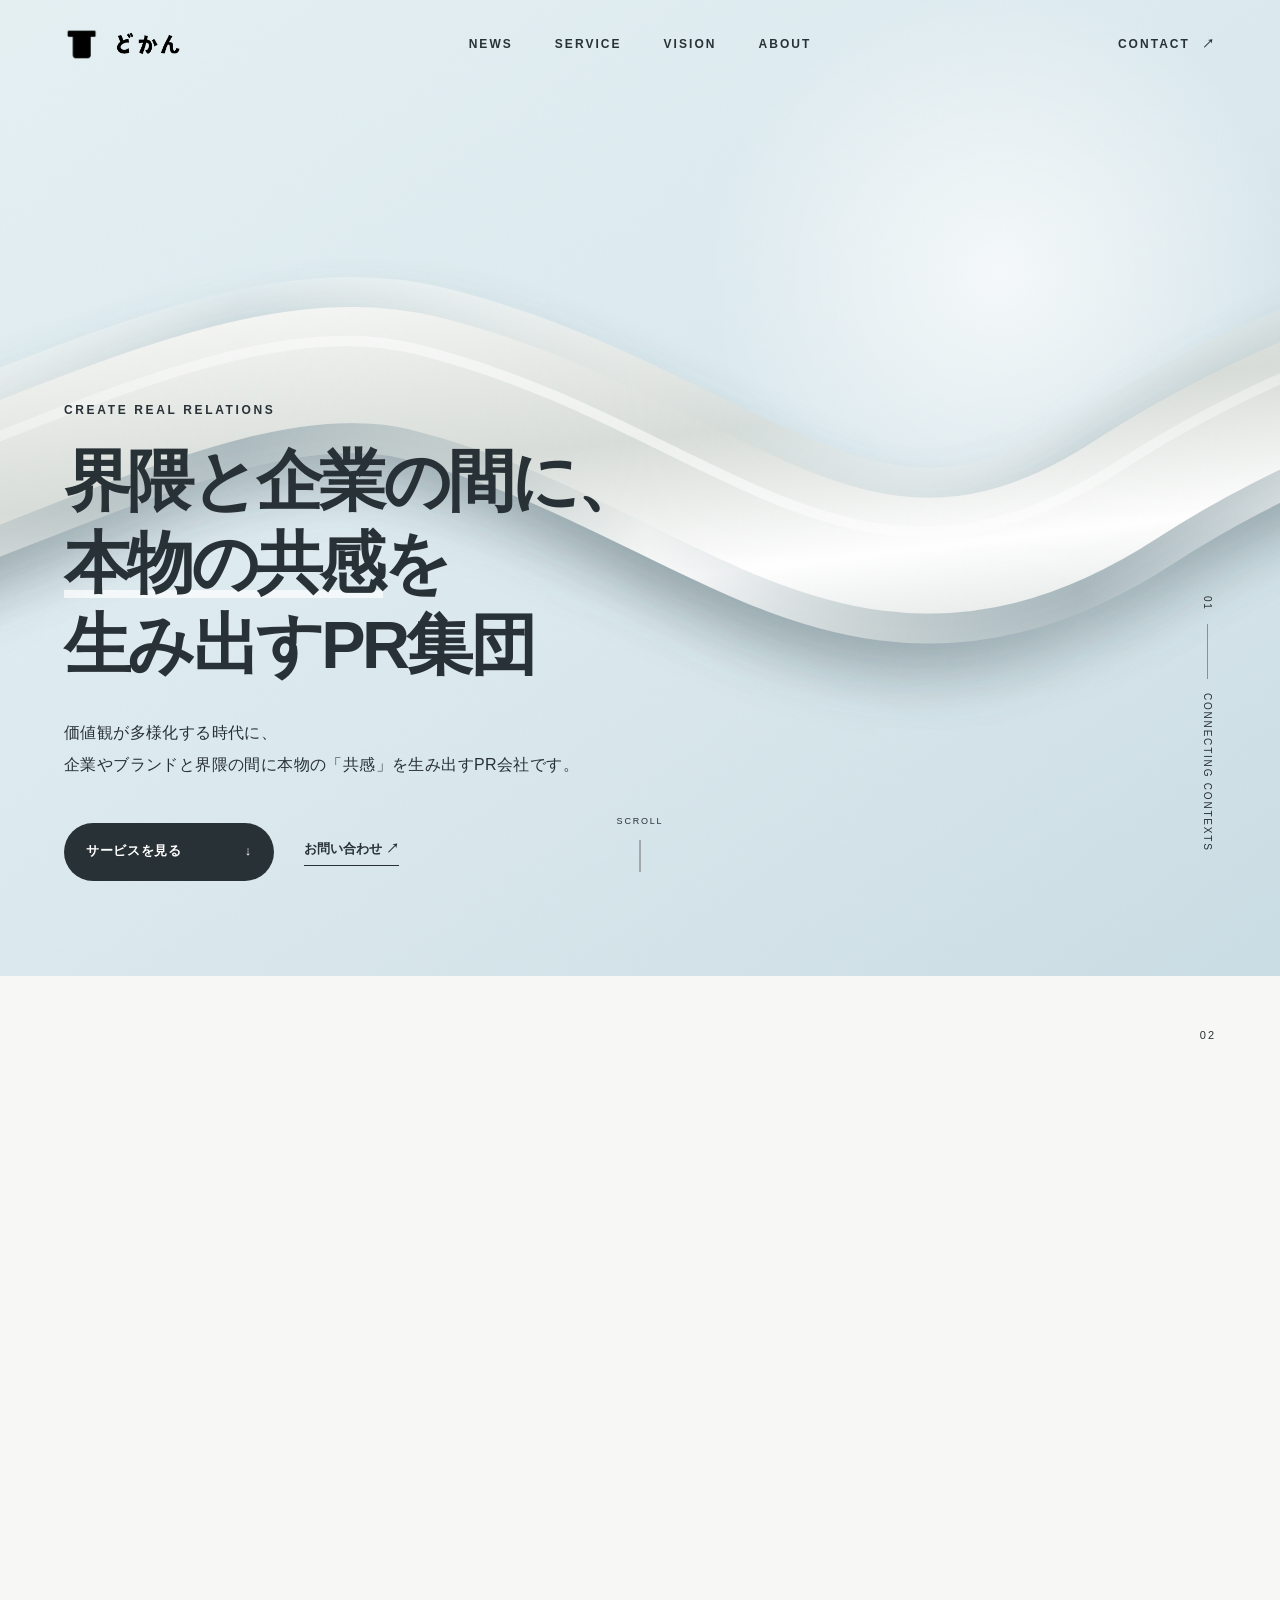
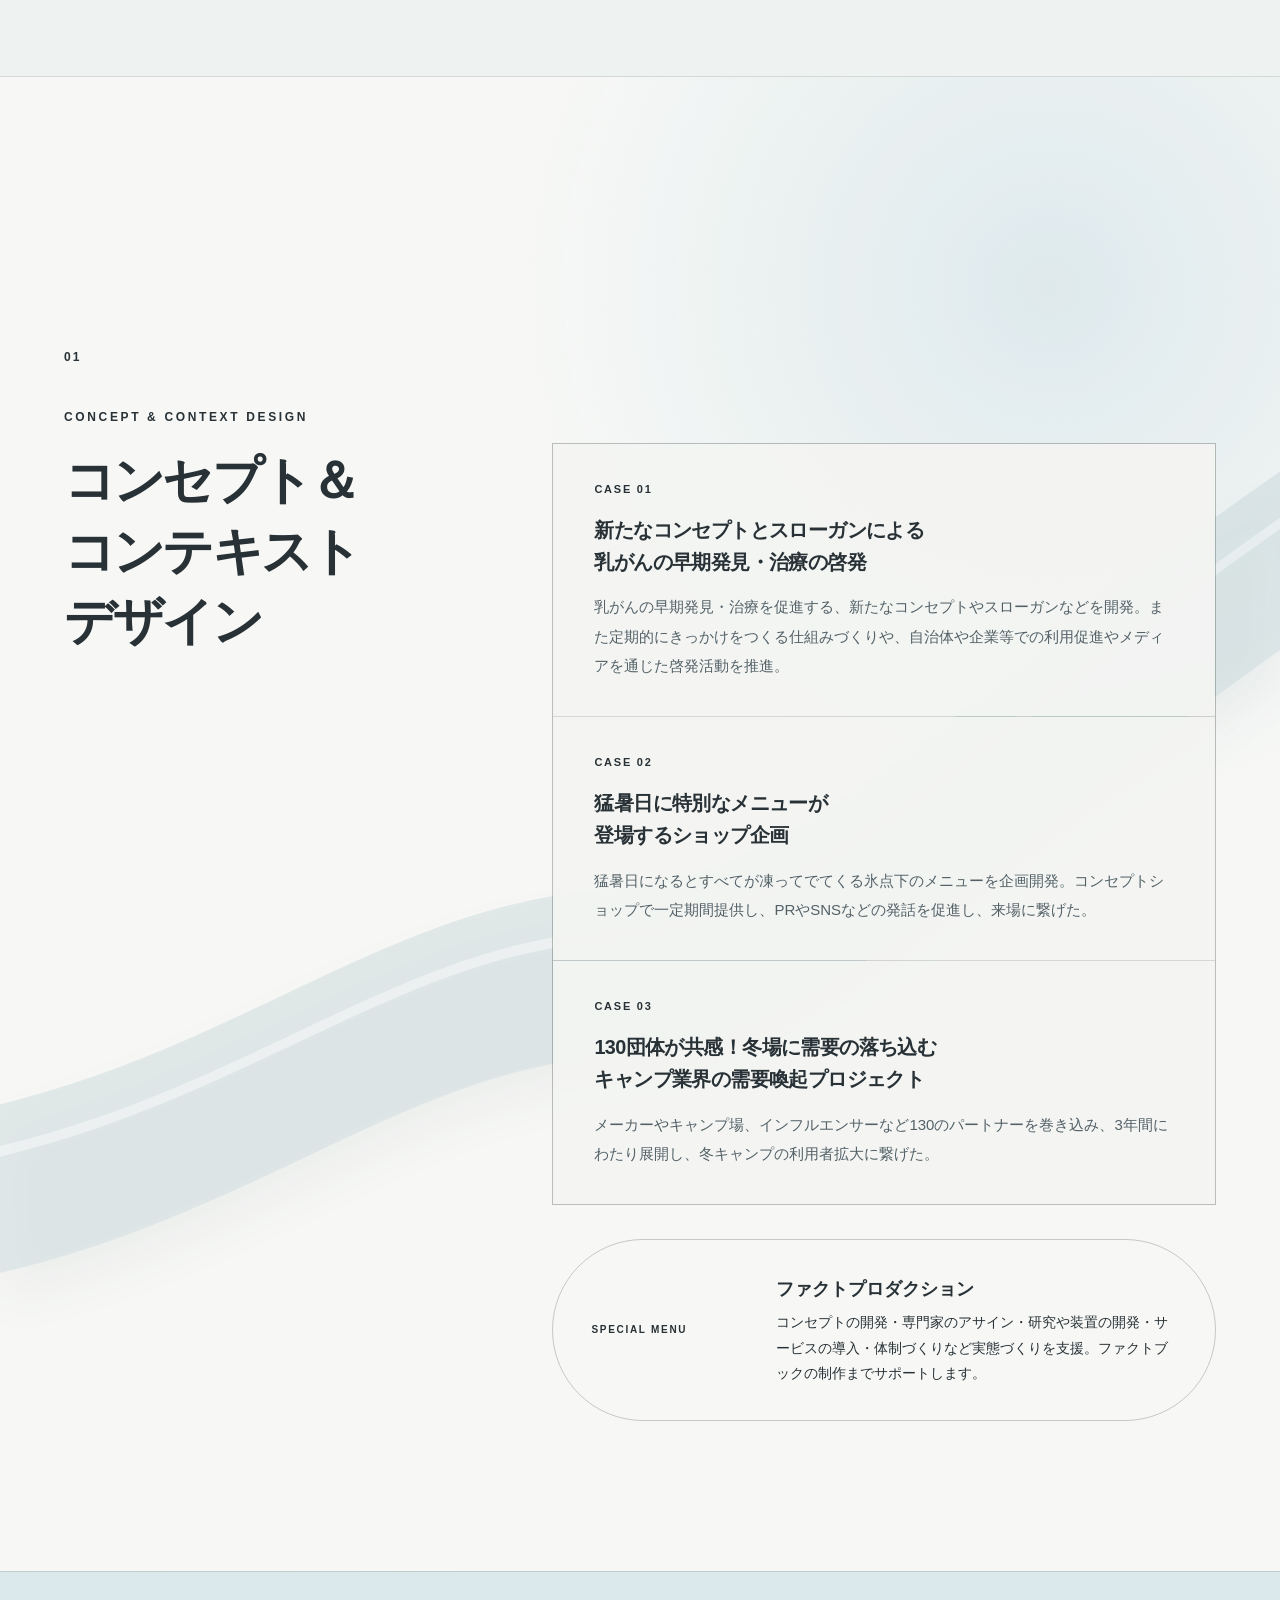
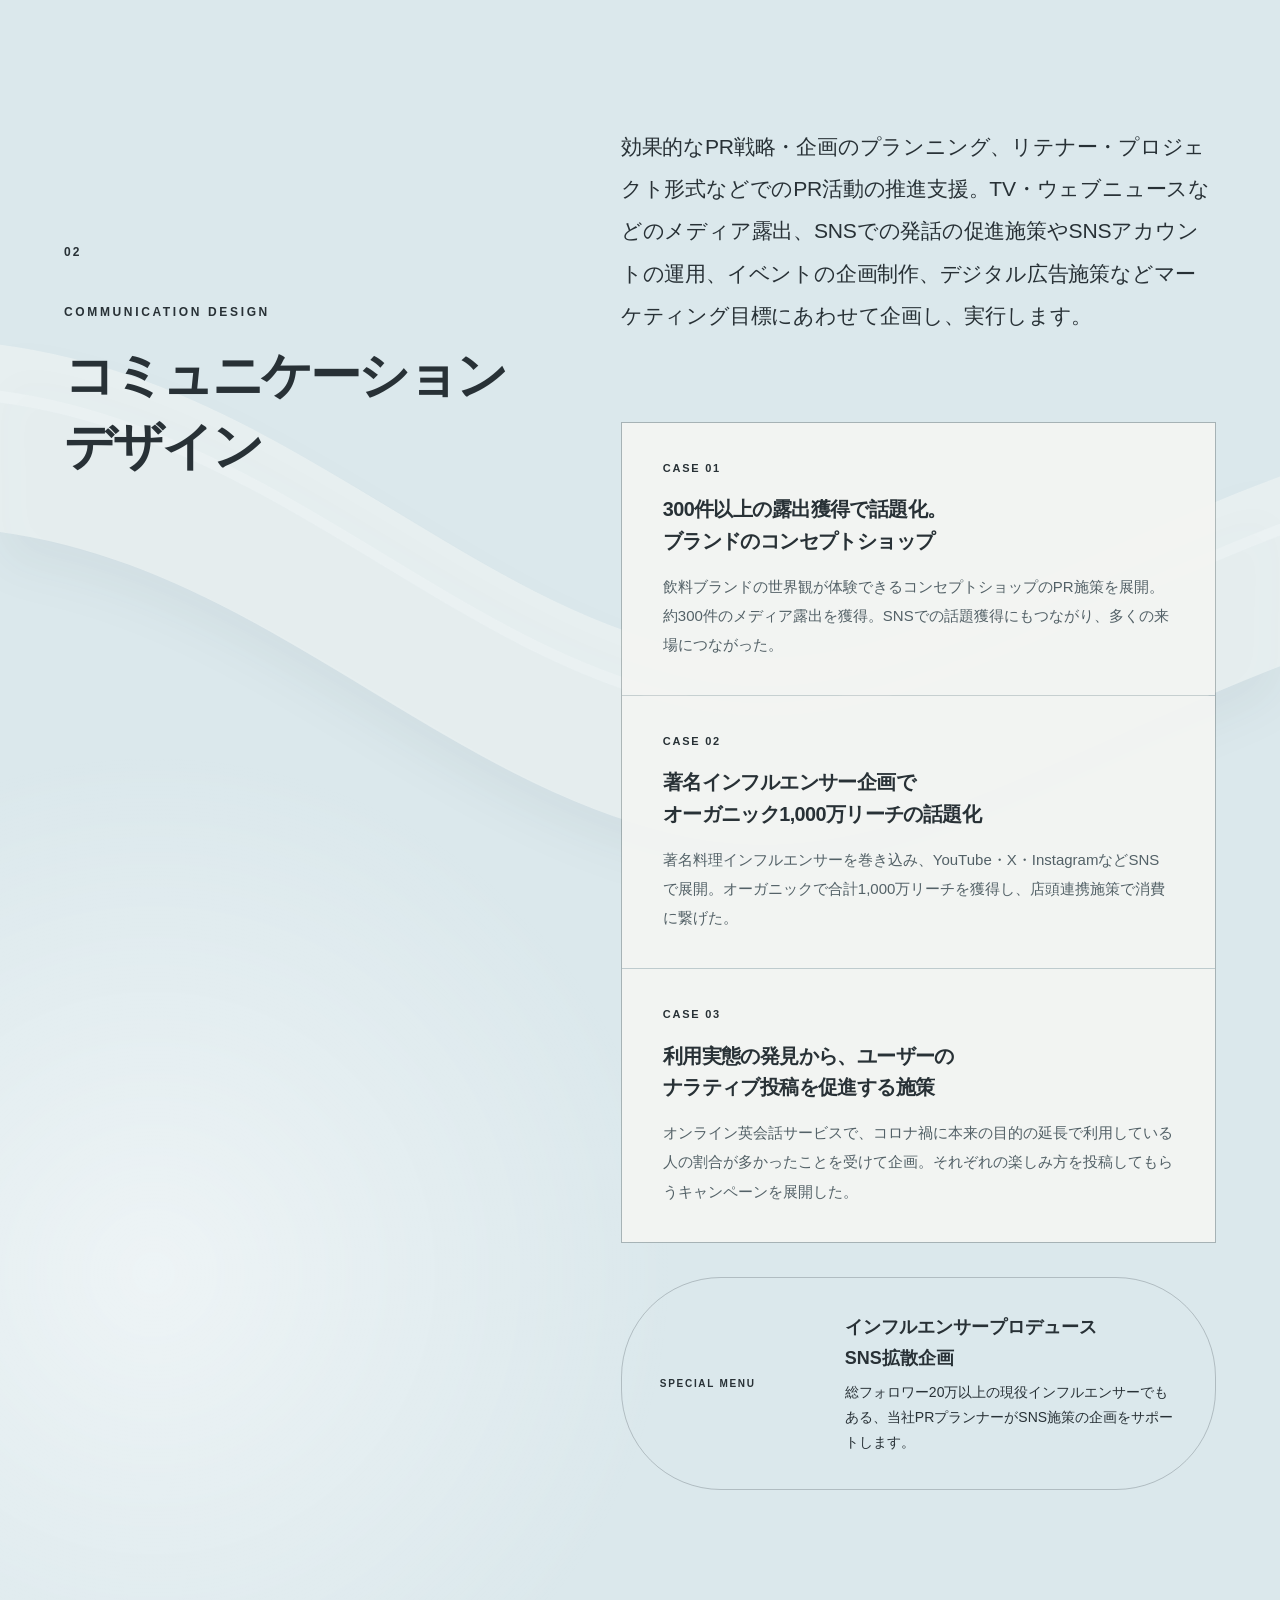
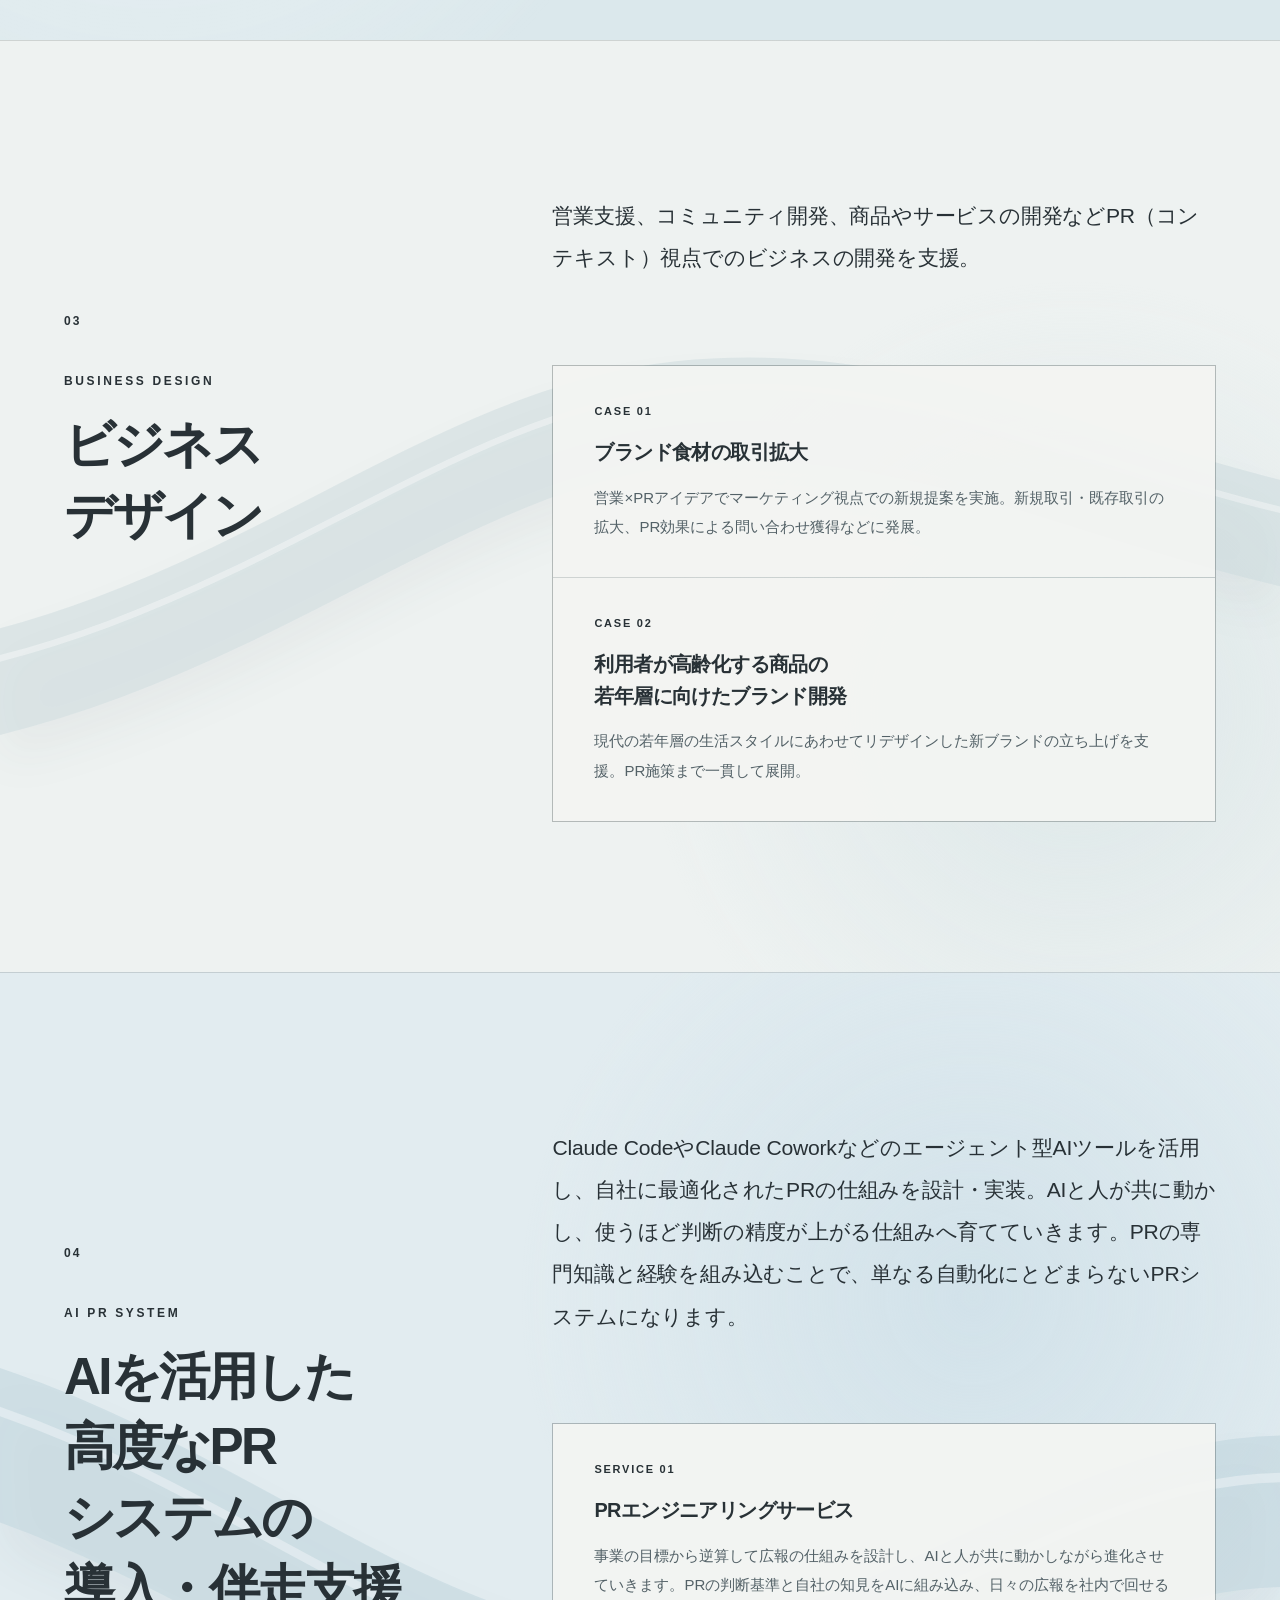
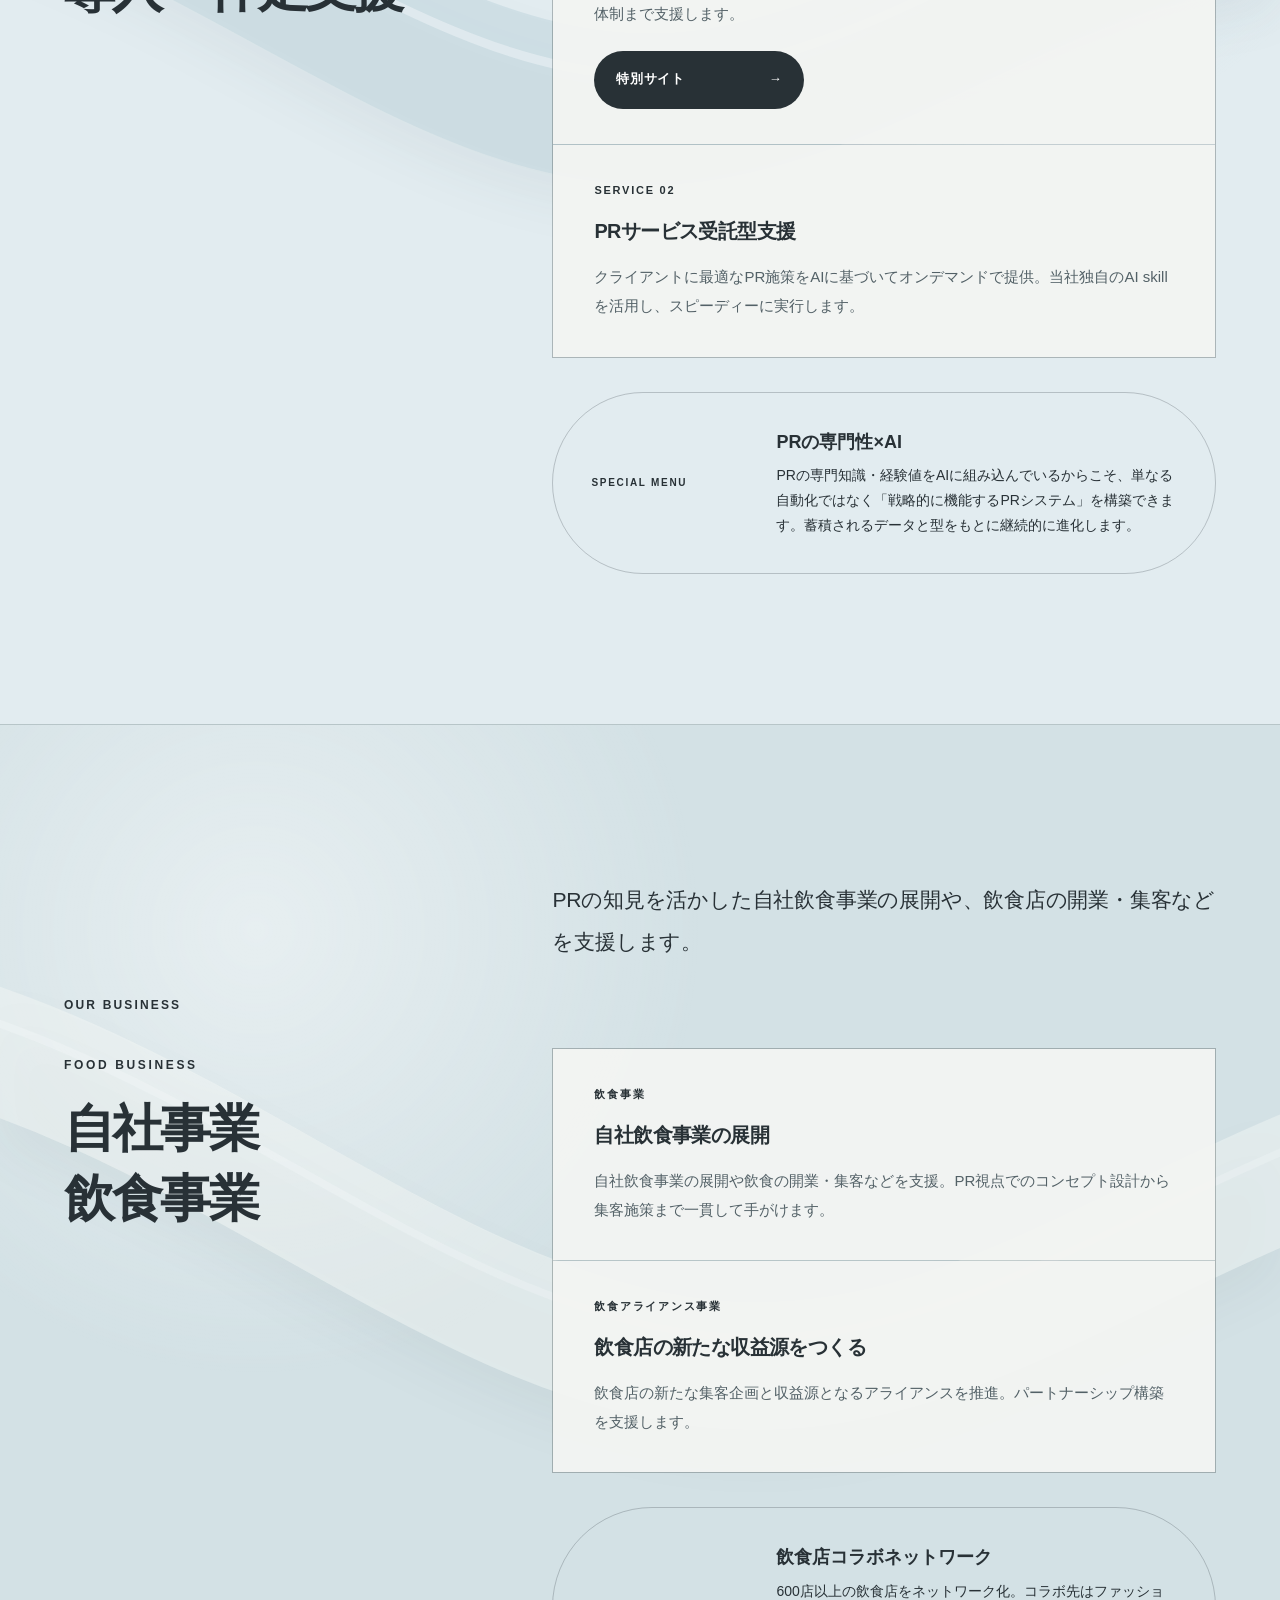
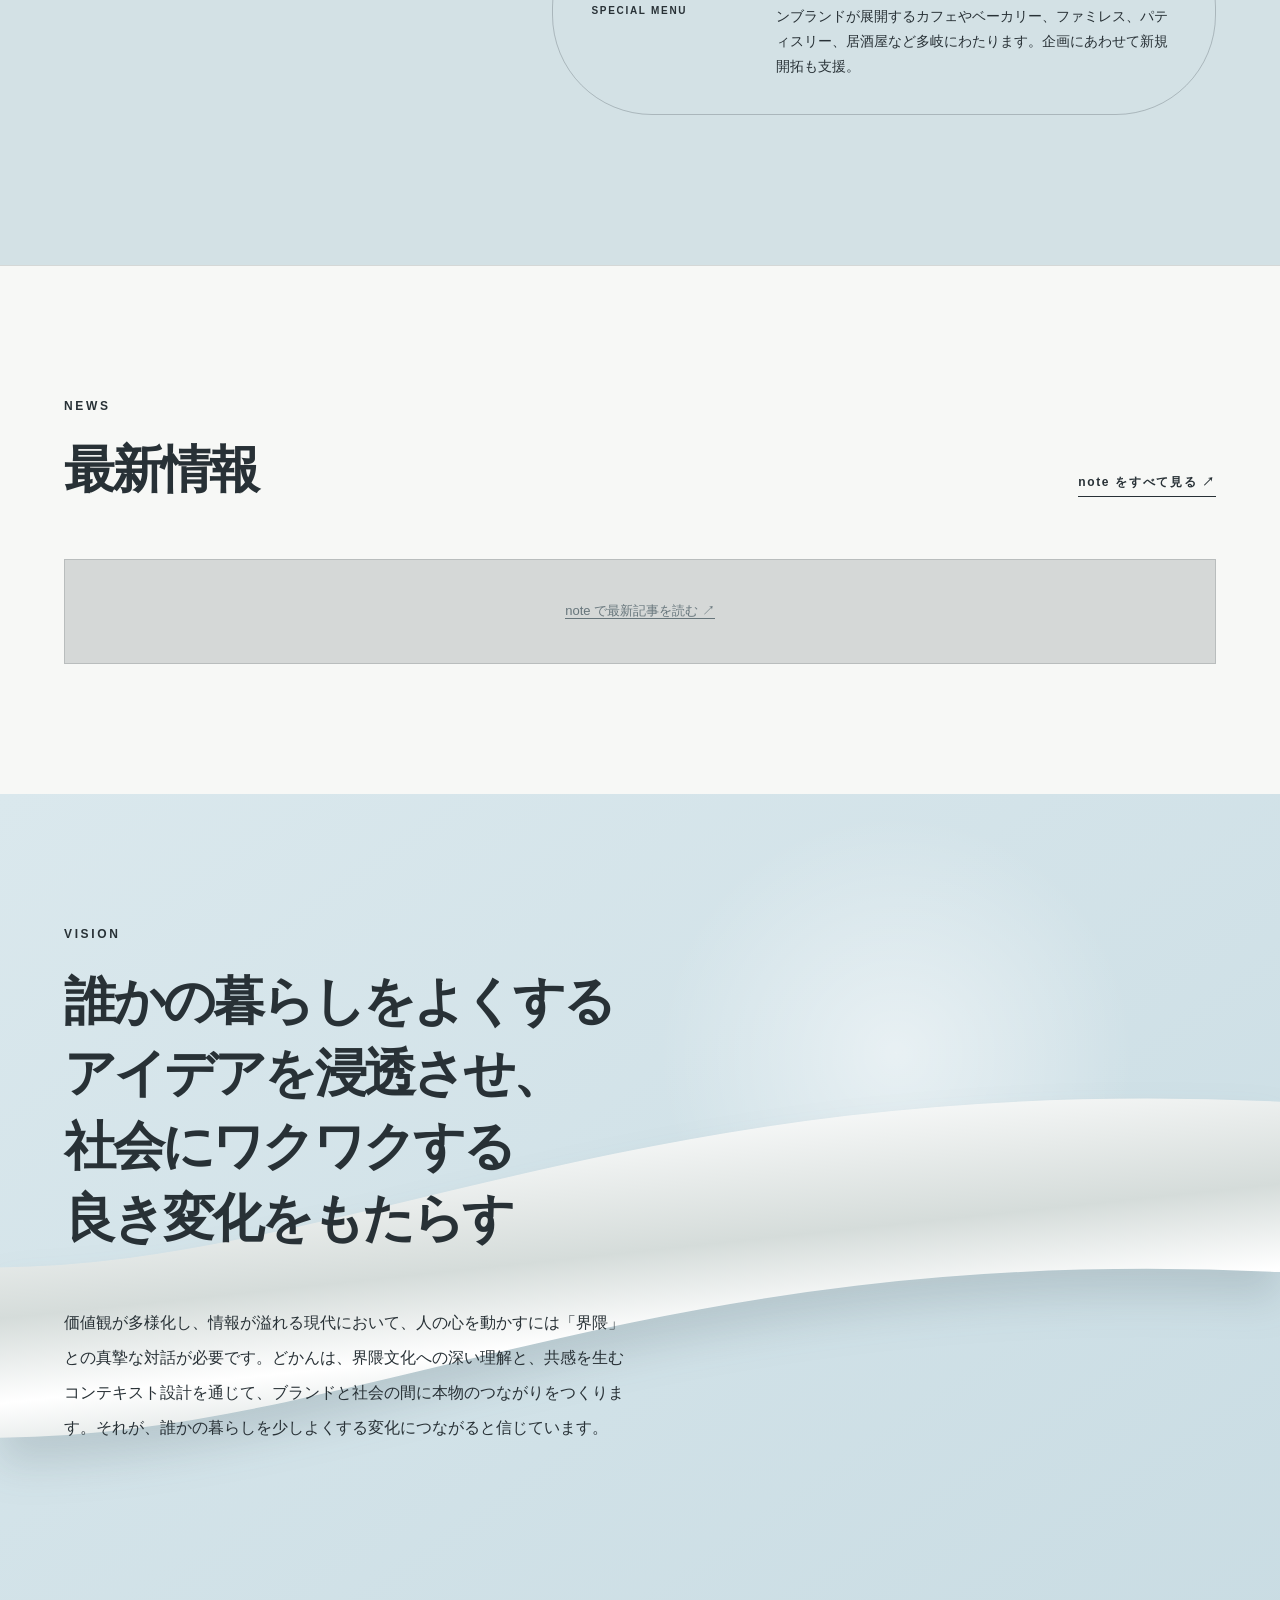
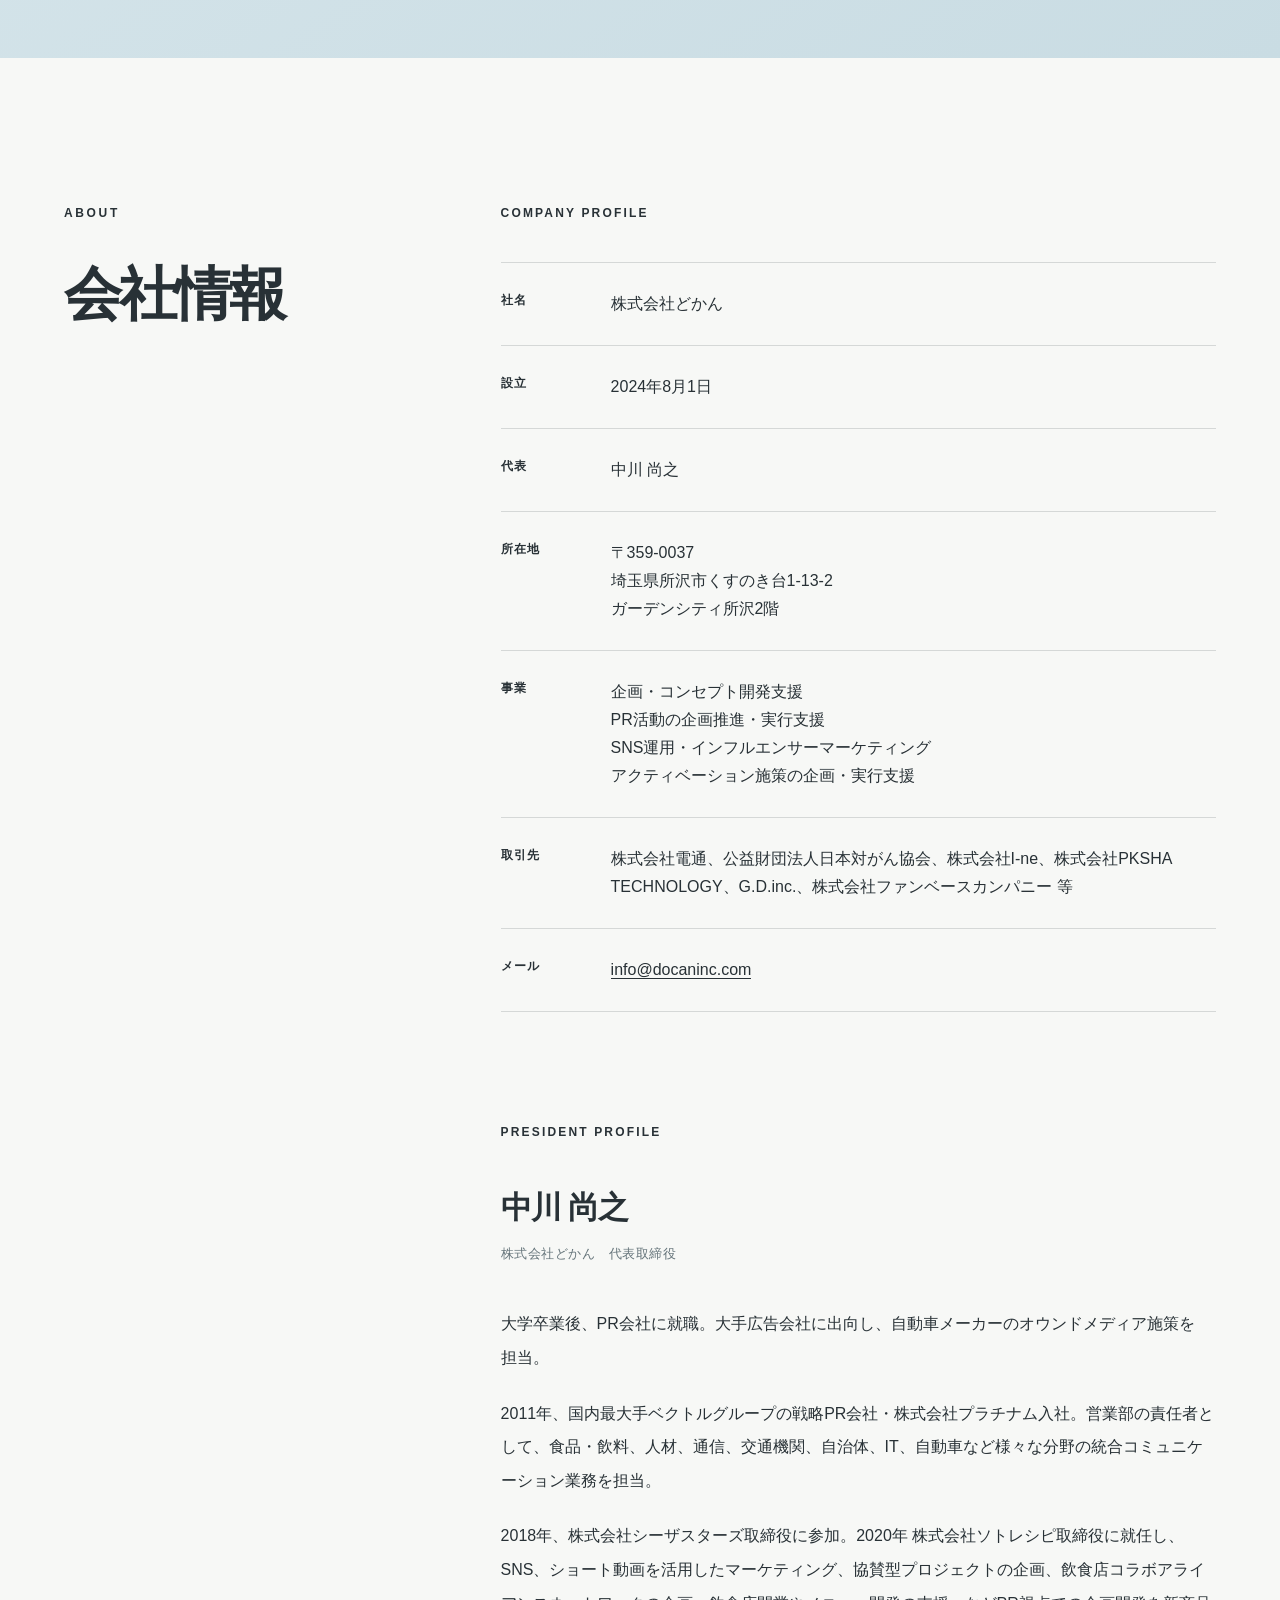
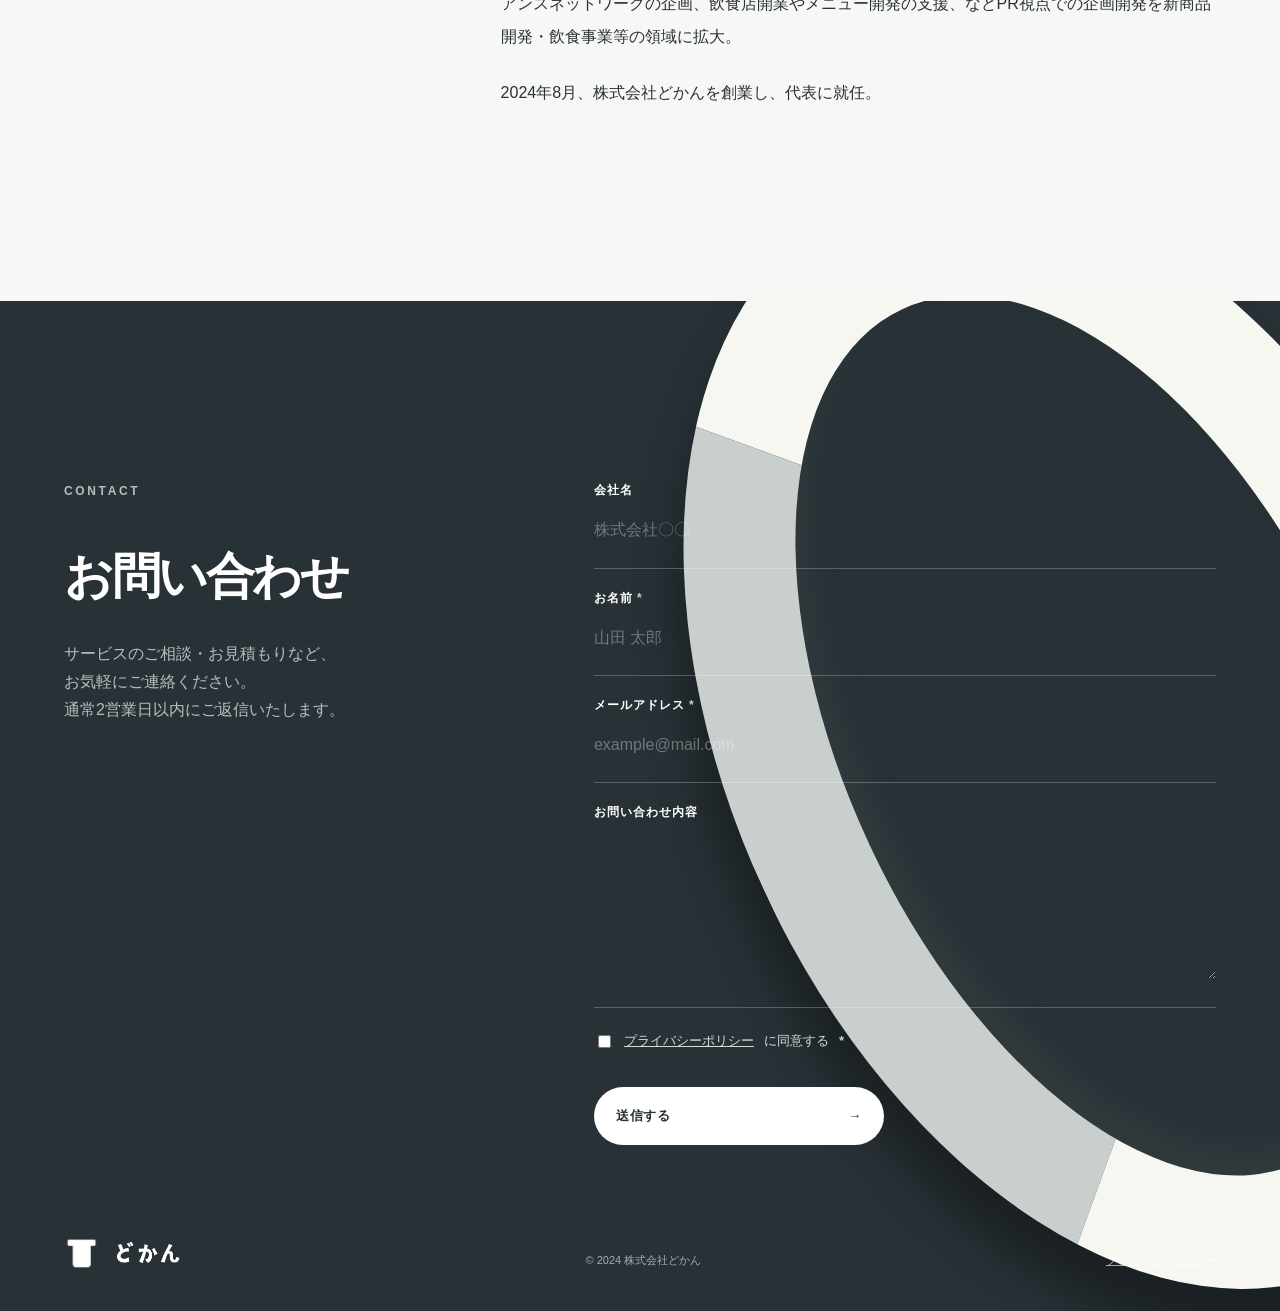
==== commit f3093545: "NEWS欄のnote記事を自前で取得するように変更 外部の無料サービス（api.rss2json.com）が停止し、NEWS欄が フォールバック表示になっていたため、Vercelのサーバー機能で no" ====
--- a/index.html
+++ b/index.html
@@ -1073,8 +1073,9 @@
   const grid = document.getElementById('newsGrid');
   if (!grid) return;
 
-  const RSS_URL = 'https://note.com/docan_inc/rss';
-  const API_URL = 'https://api.rss2json.com/v1/api.json?rss_url=' + encodeURIComponent(RSS_URL);
+  // 自前の中継（api/news.js）がnoteのRSSを取得して返す。
+  // 以前は api.rss2json.com を使っていたが、そこが止まるとNEWS欄が消えるため切り替えた。
+  const API_URL = '/api/news';
 
   const fmt = (dateStr) => {
     const d = new Date(dateStr);
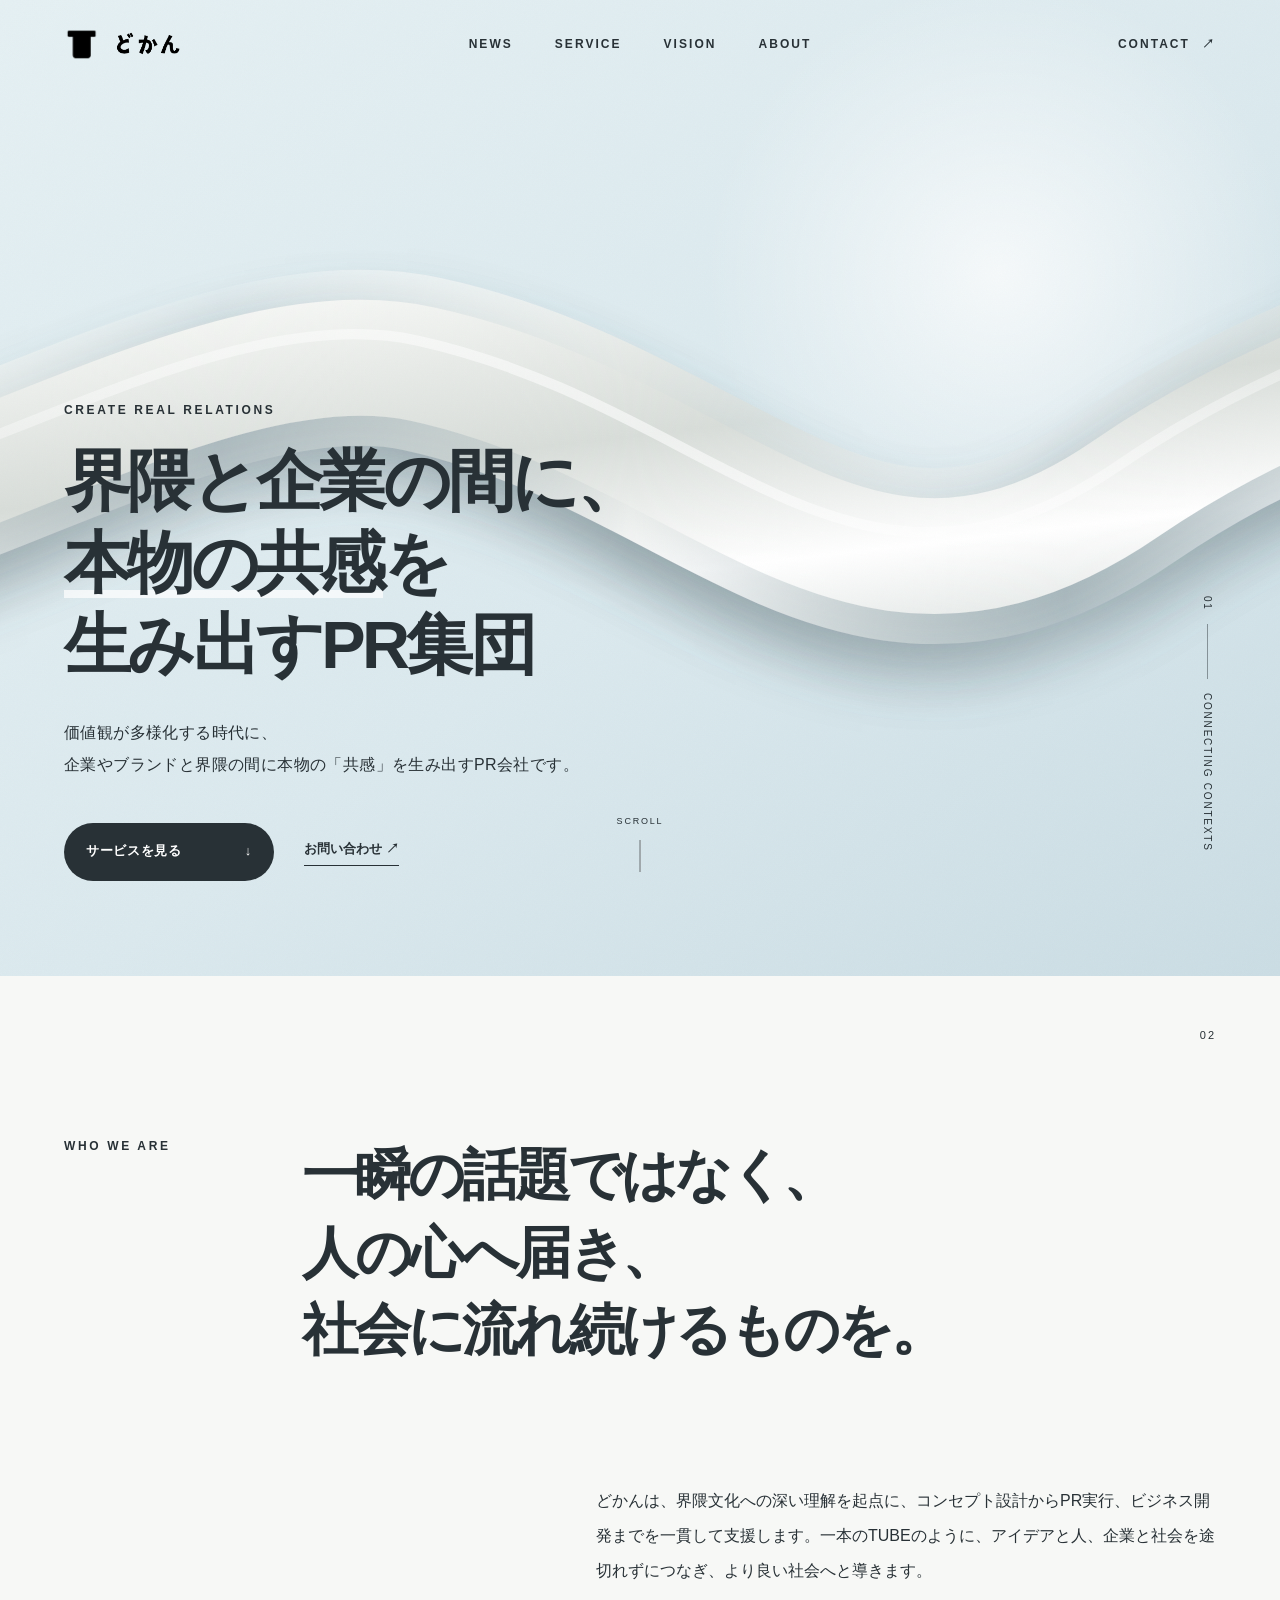
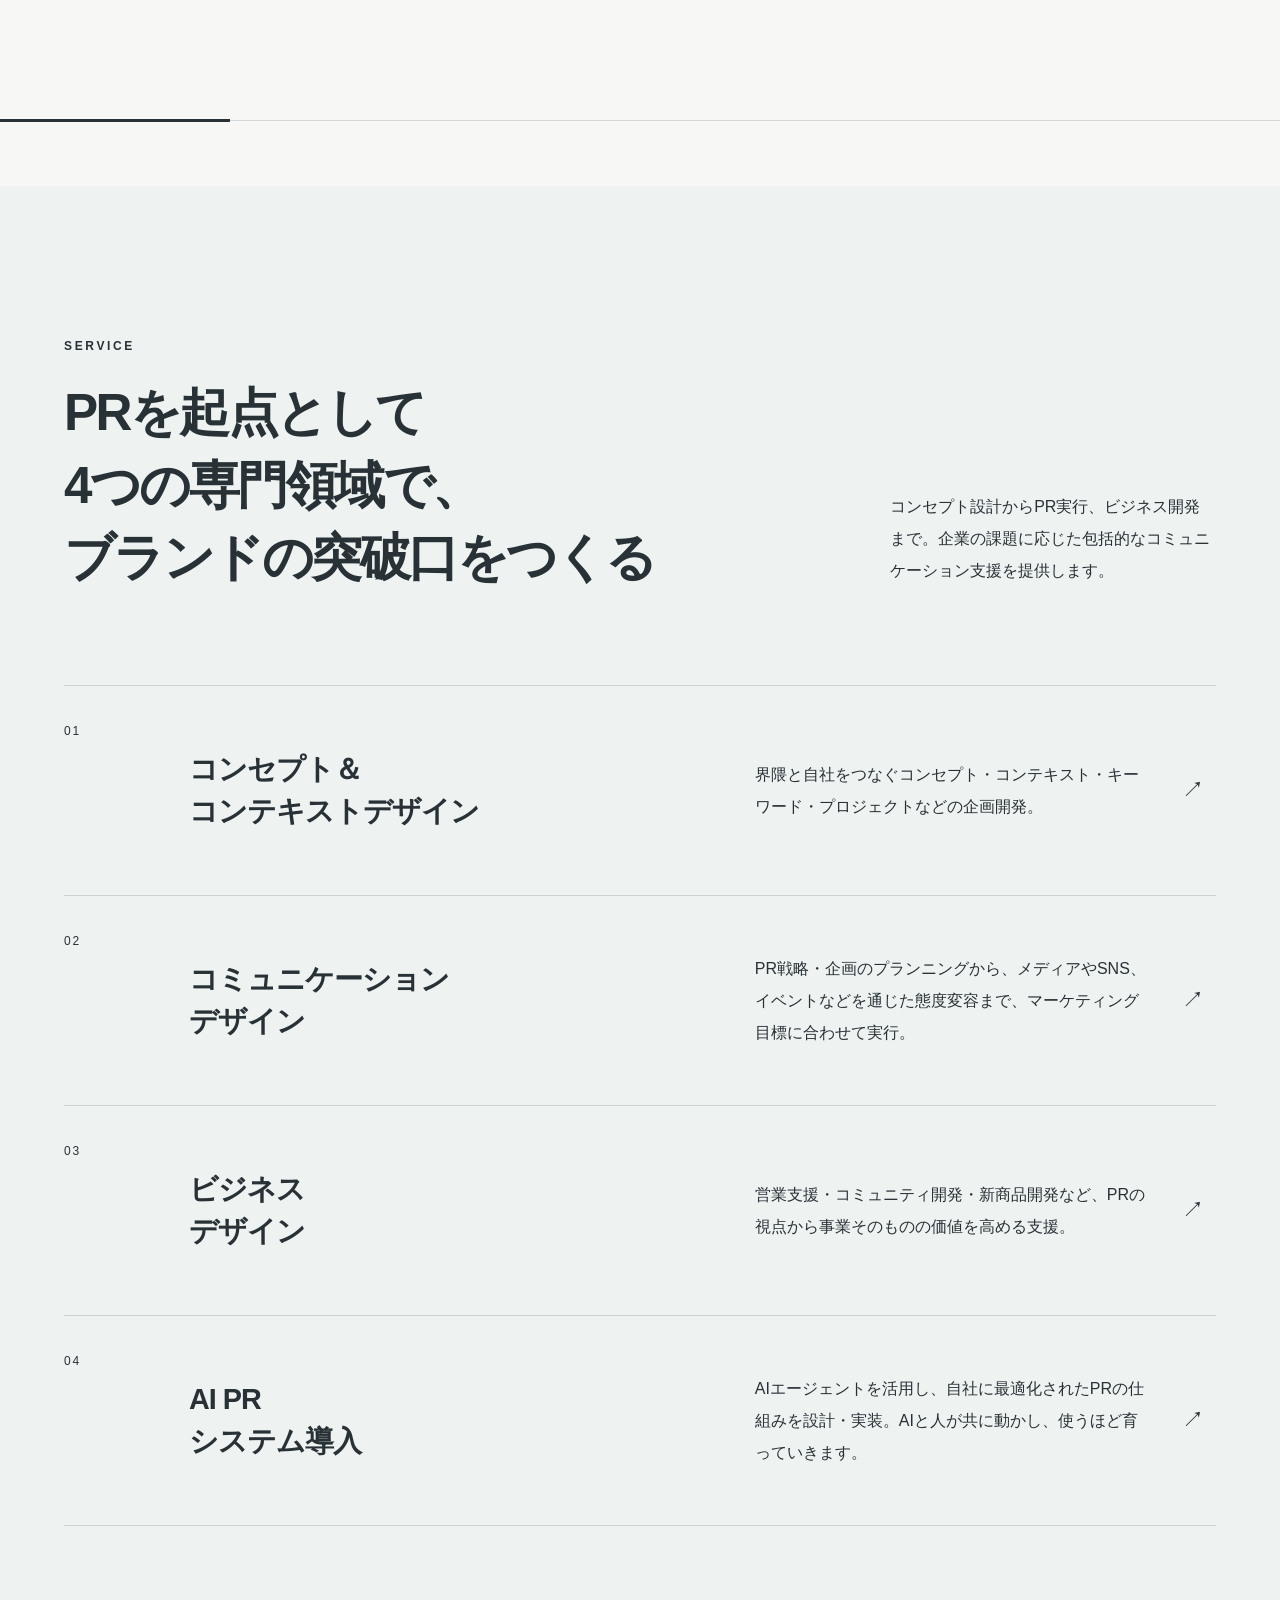
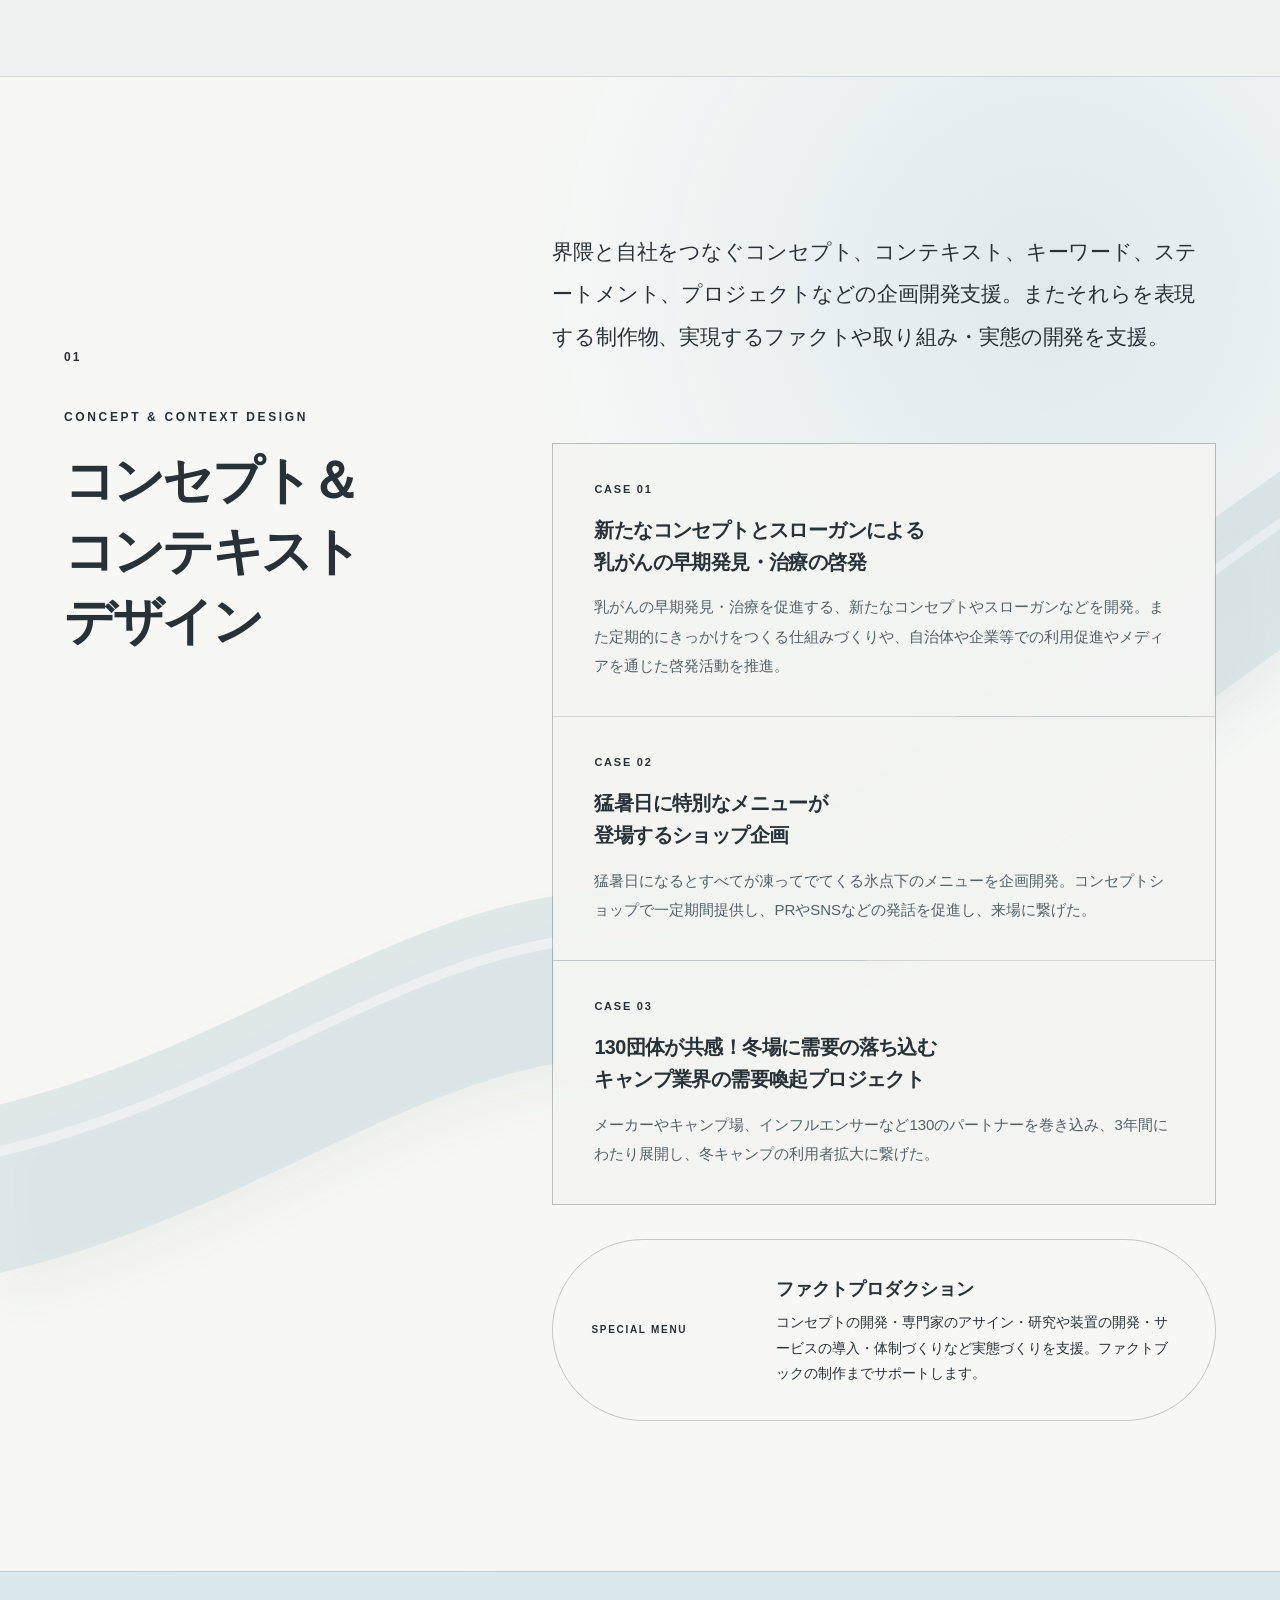
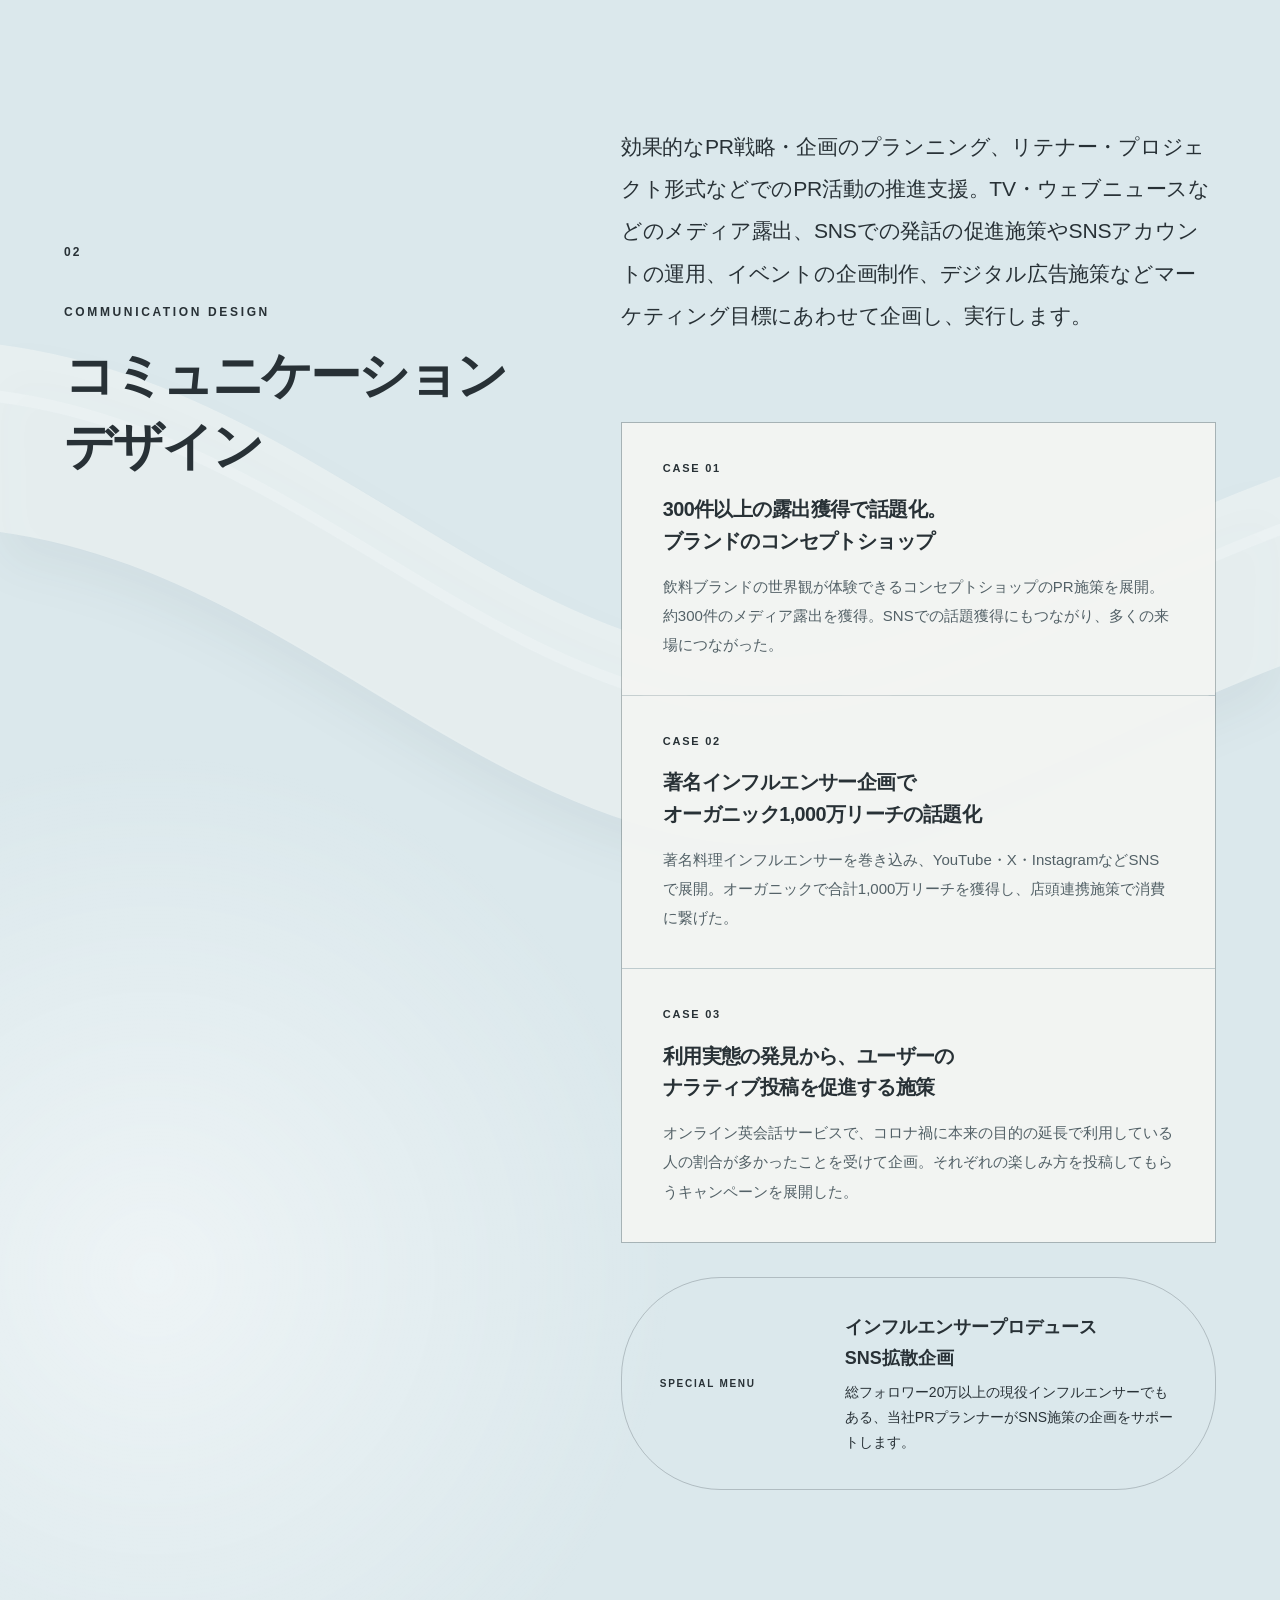
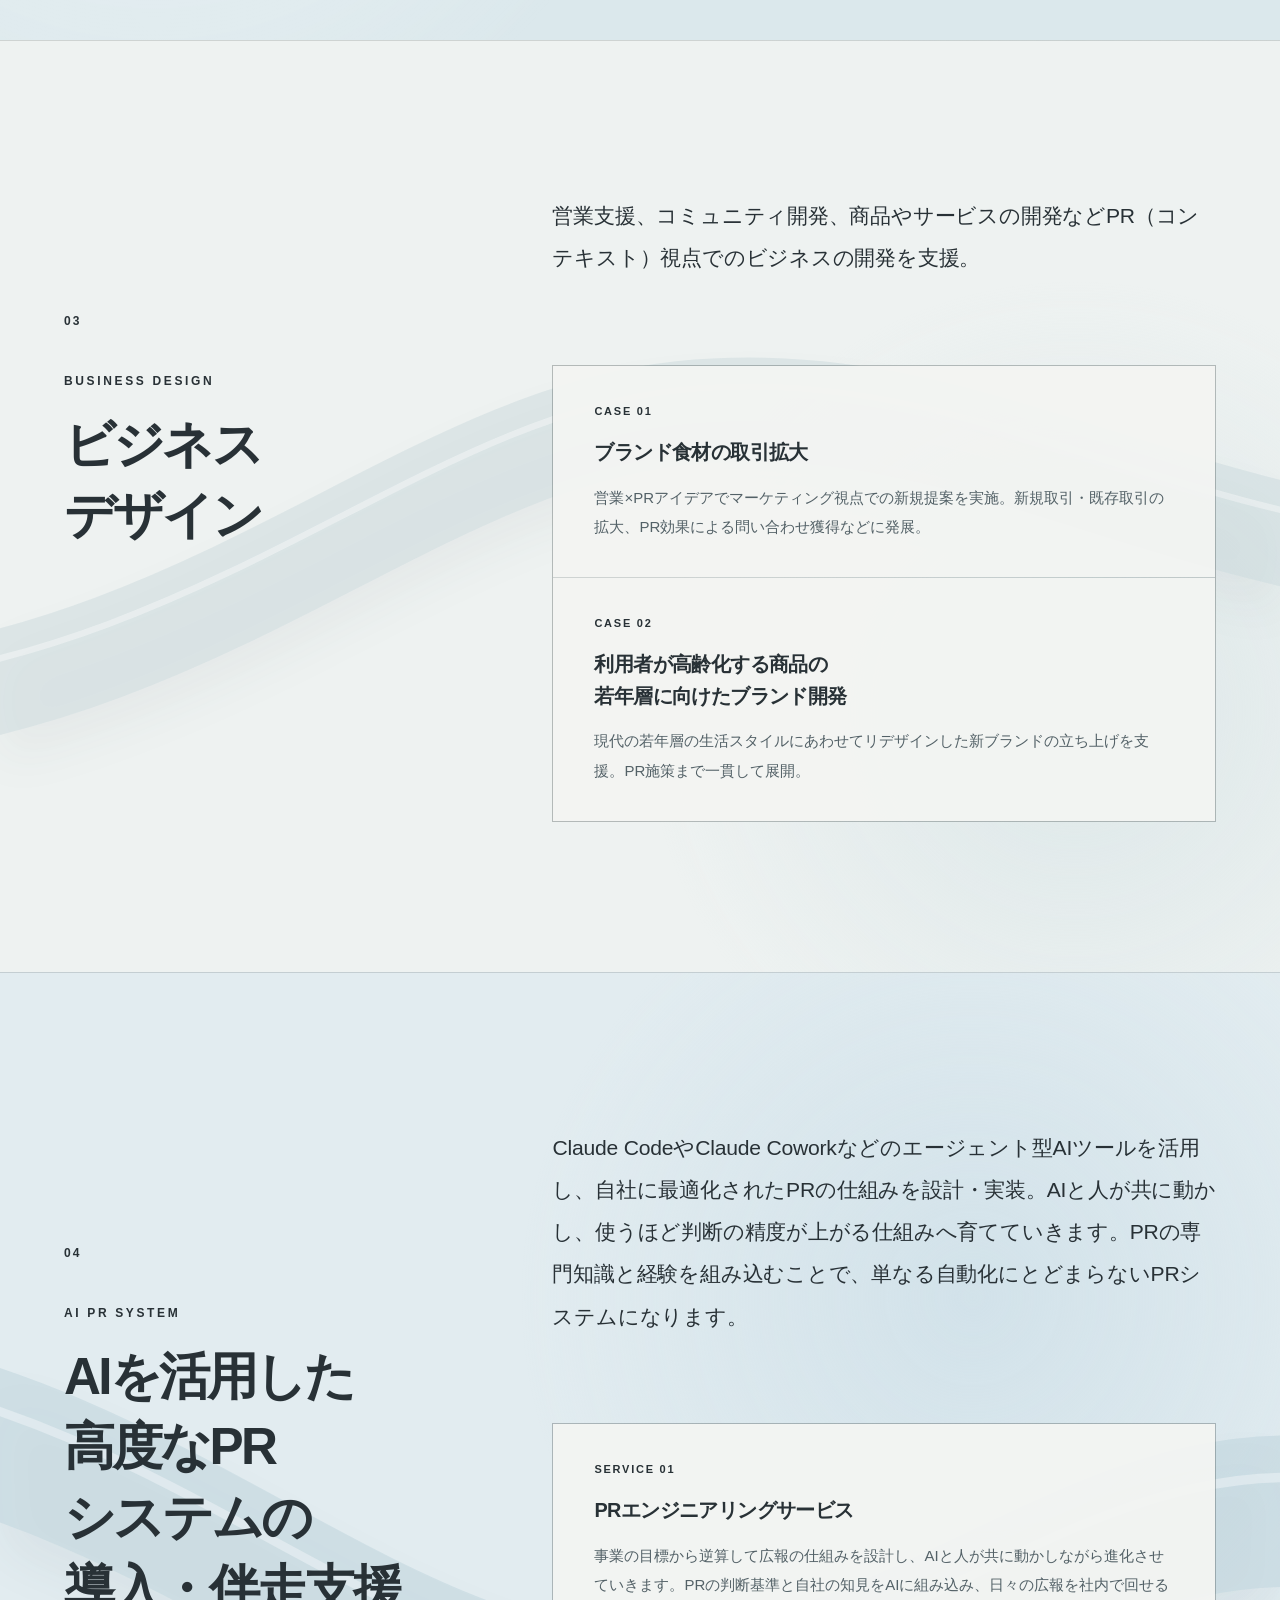
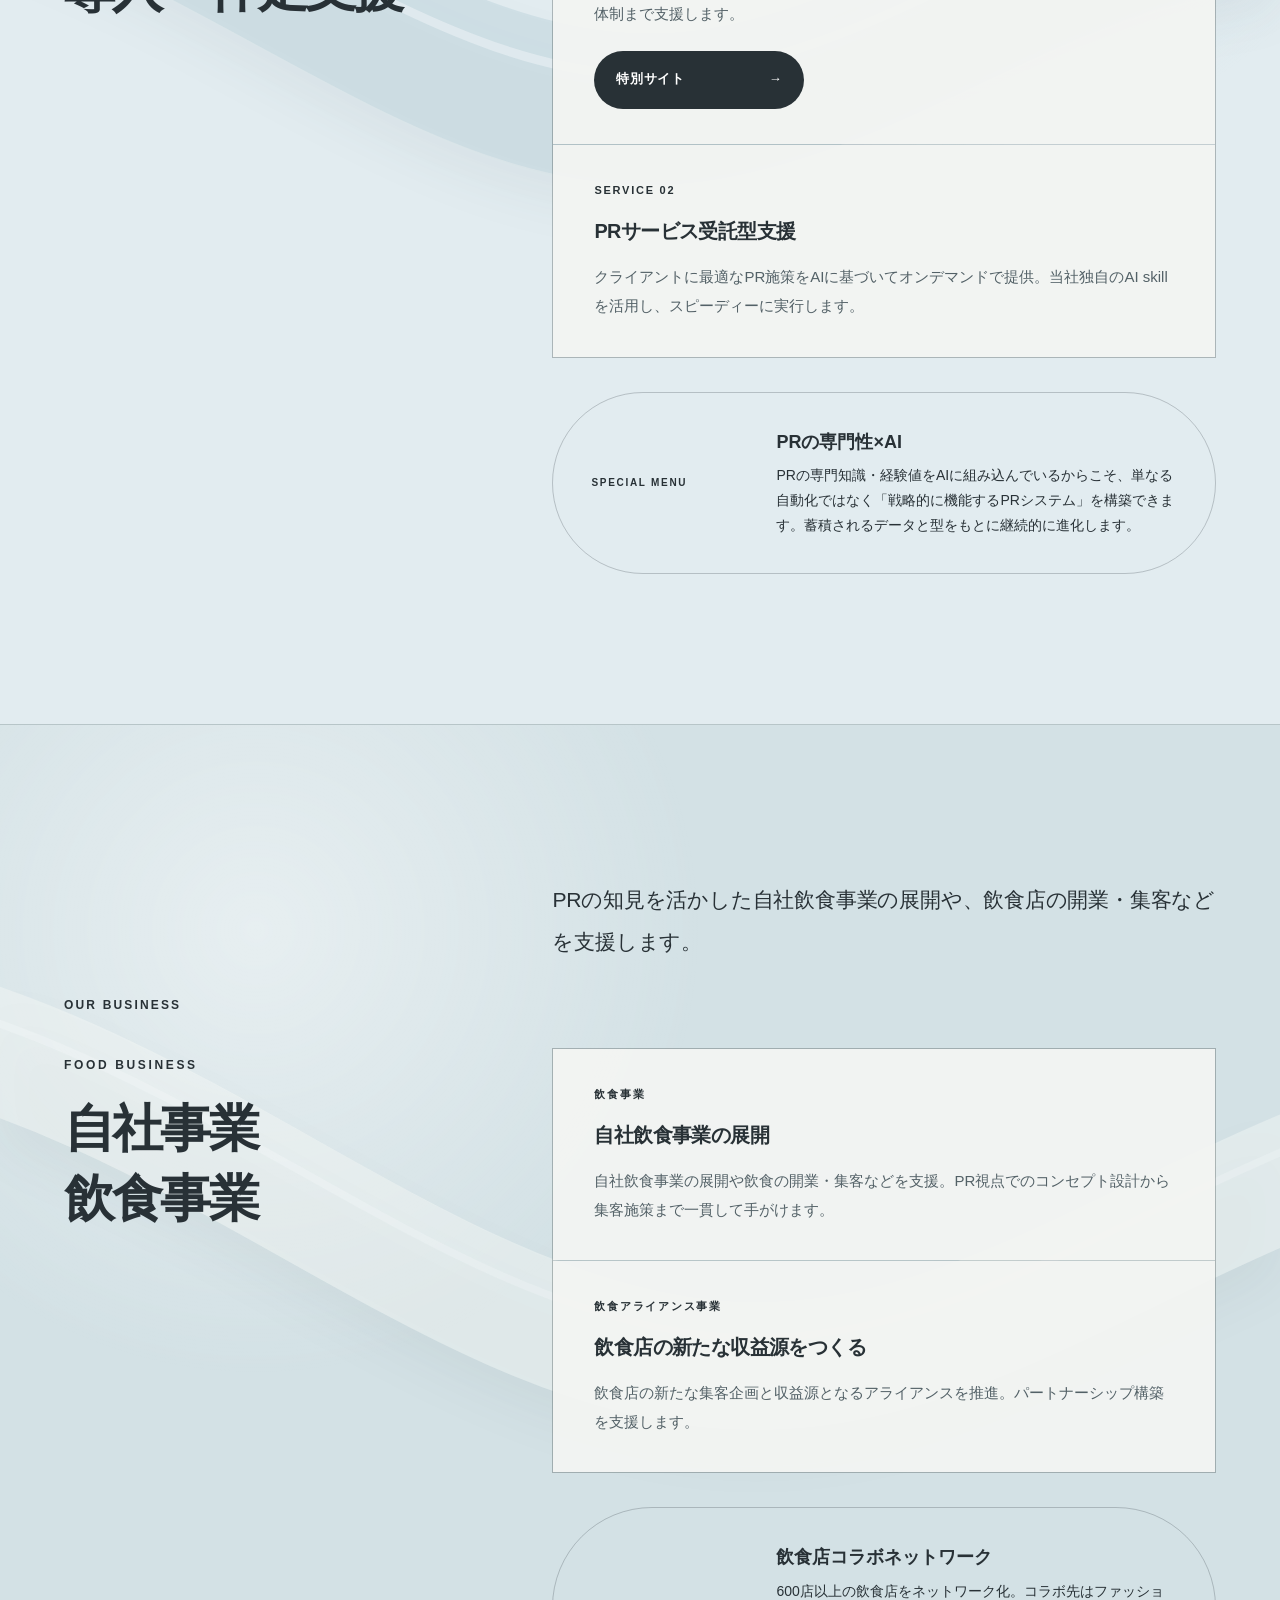
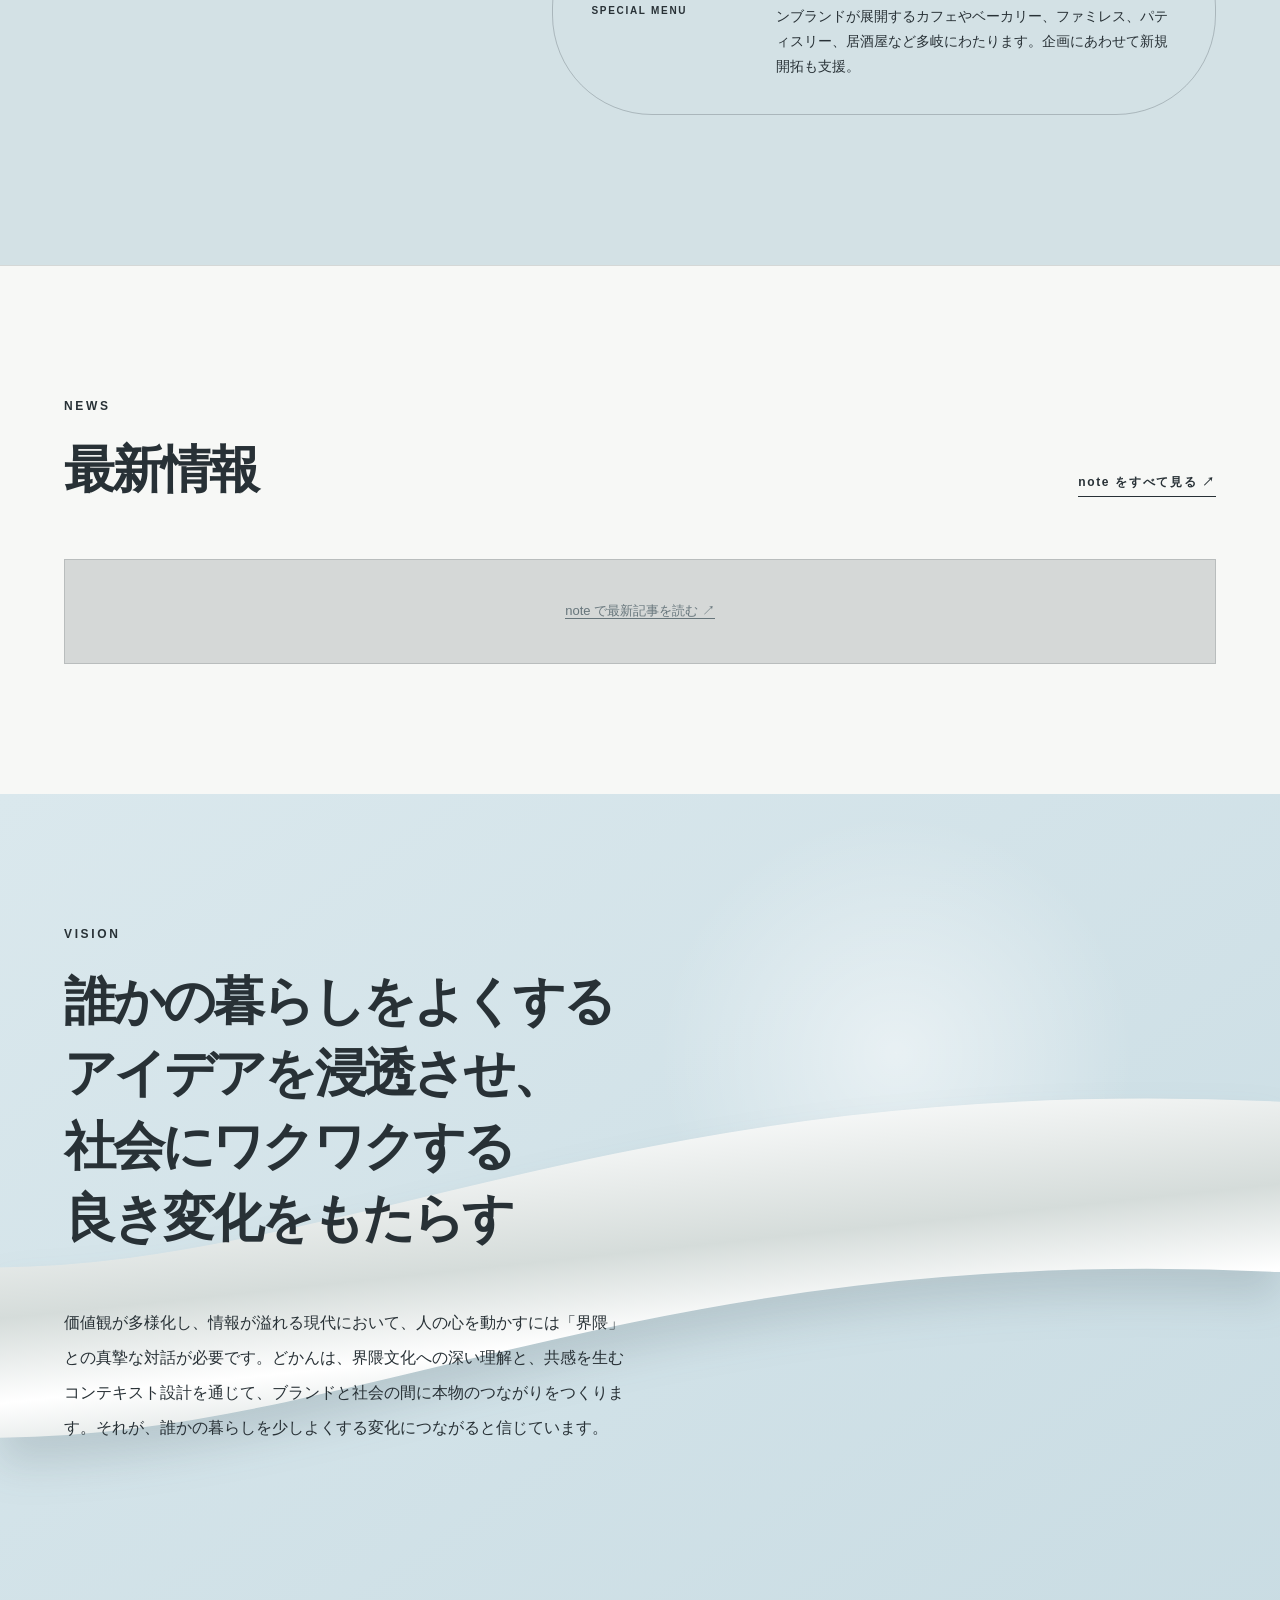
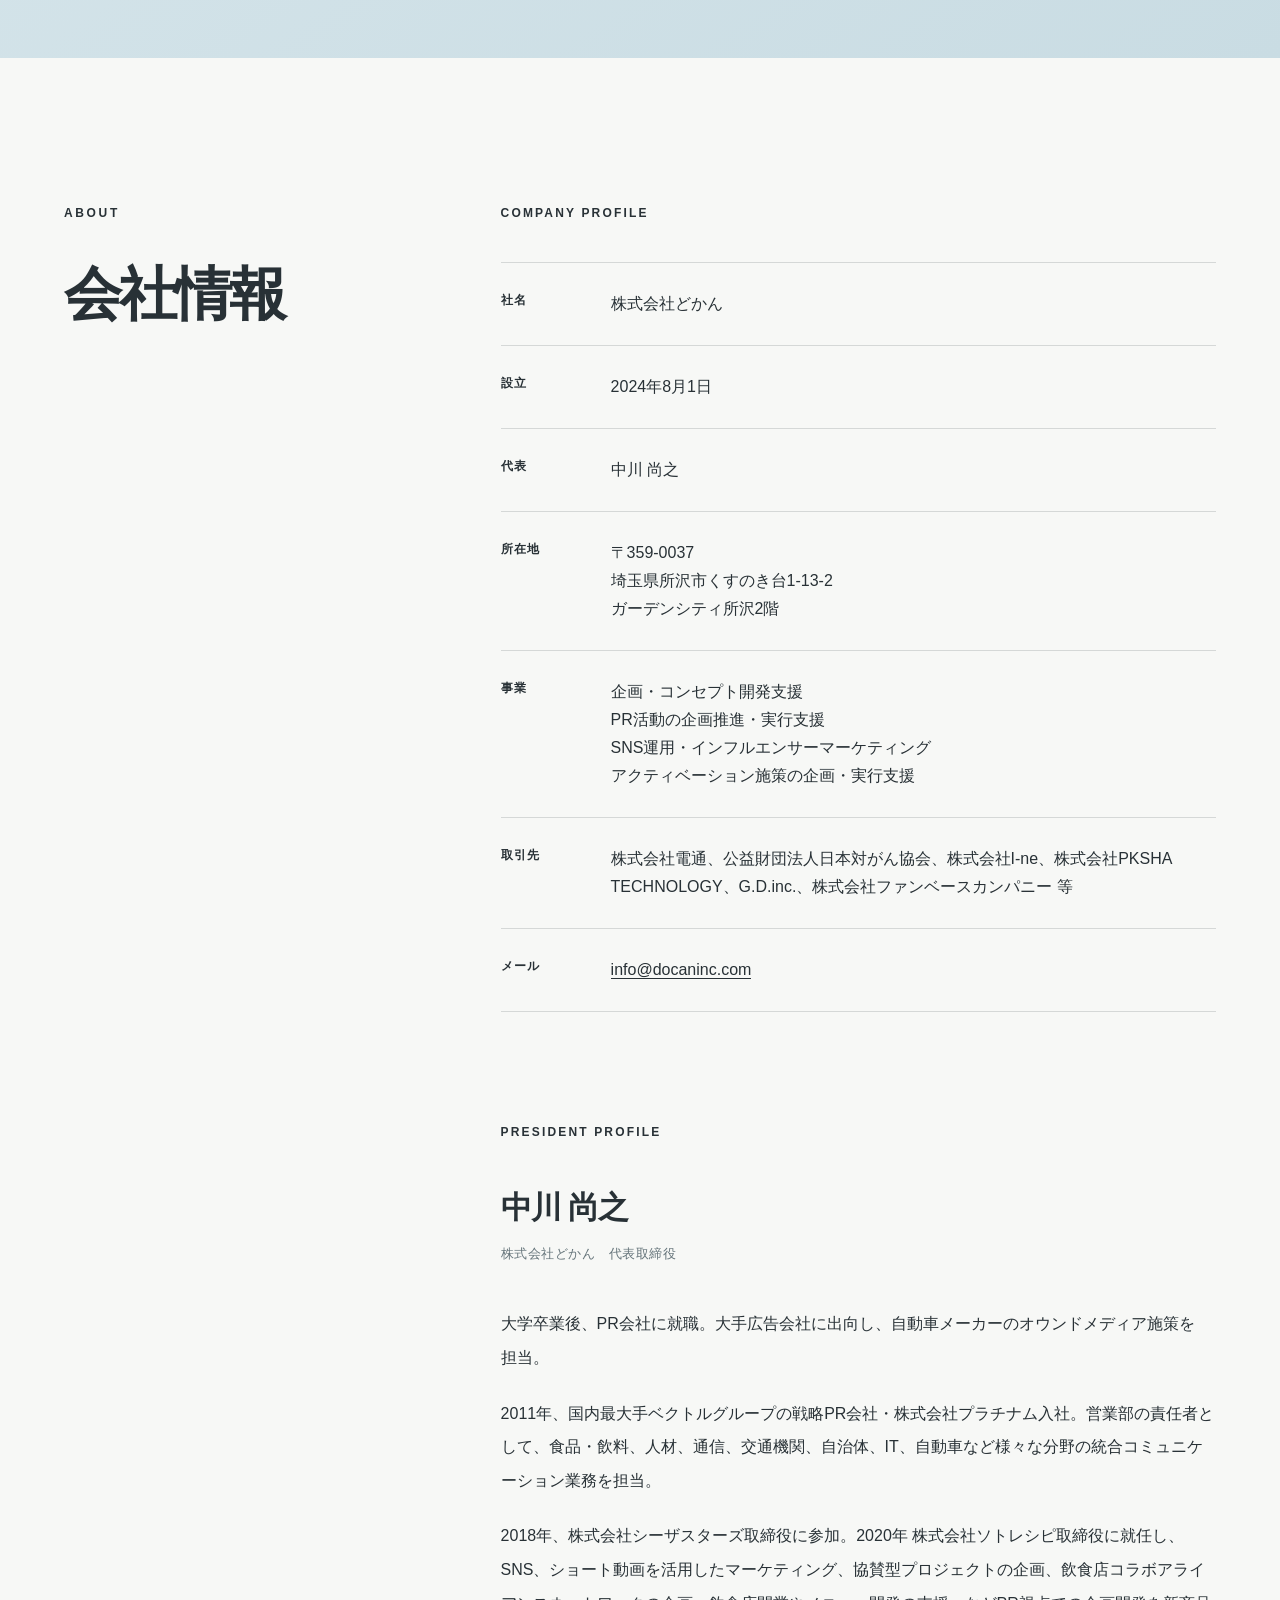
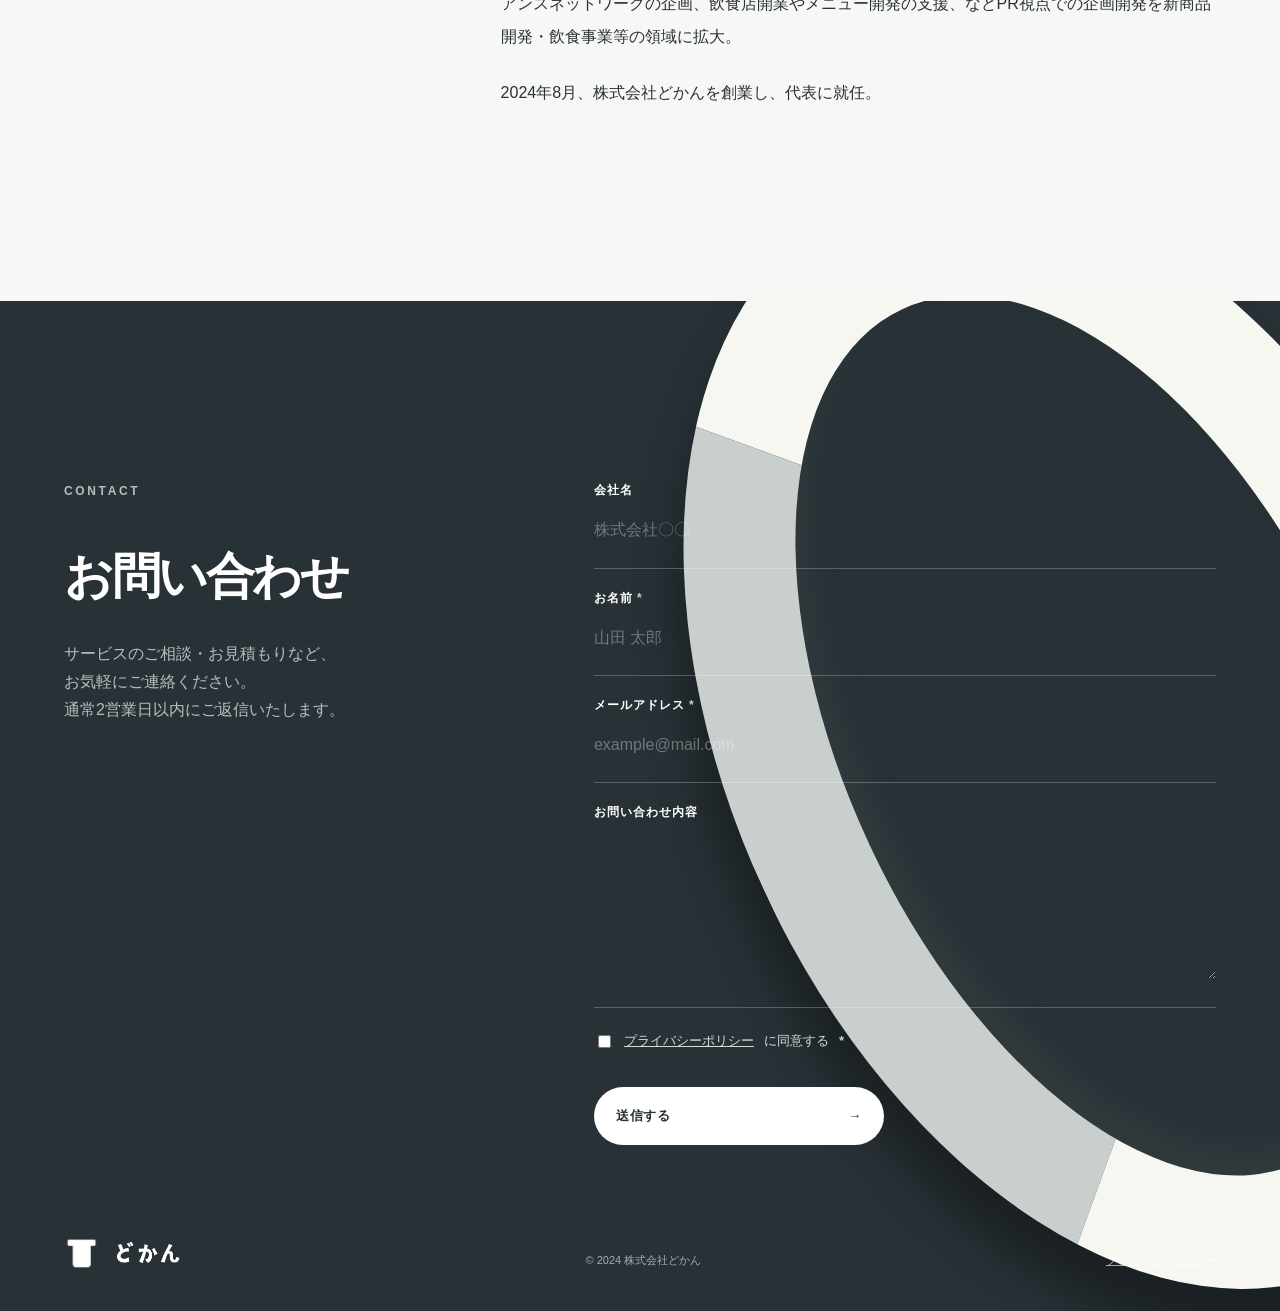
==== commit 22792f96: "Microsoft Clarity（ヒートマップ・セッション録画）を導入 どこまで読まれ、どこで離脱しているかを見てサイト改善に使うため。  - コーポレート／PRエンジLP／飲食コラボLP 2種 の" ====
--- a/index.html
+++ b/index.html
@@ -508,6 +508,16 @@
   gtag('js', new Date());
   gtag('config', 'G-6XGNHTK50G');
 </script>
+<!-- Microsoft Clarity（ヒートマップ・セッション録画）。ローカル確認を計測に混ぜないよう docaninc.com 上でだけ読み込む -->
+<script>
+  if (/(^|\.)docaninc\.com$/.test(location.hostname)) {
+    (function(c,l,a,r,i,t,y){
+      c[a]=c[a]||function(){(c[a].q=c[a].q||[]).push(arguments)};
+      t=l.createElement(r);t.async=1;t.src="https://www.clarity.ms/tag/"+i;
+      y=l.getElementsByTagName(r)[0];y.parentNode.insertBefore(t,y);
+    })(window, document, "clarity", "script", "z22ms6tdtg");
+  }
+</script>
 </head>
 <body>
   <div class="progress" aria-hidden="true"><span id="progressBar"></span></div>
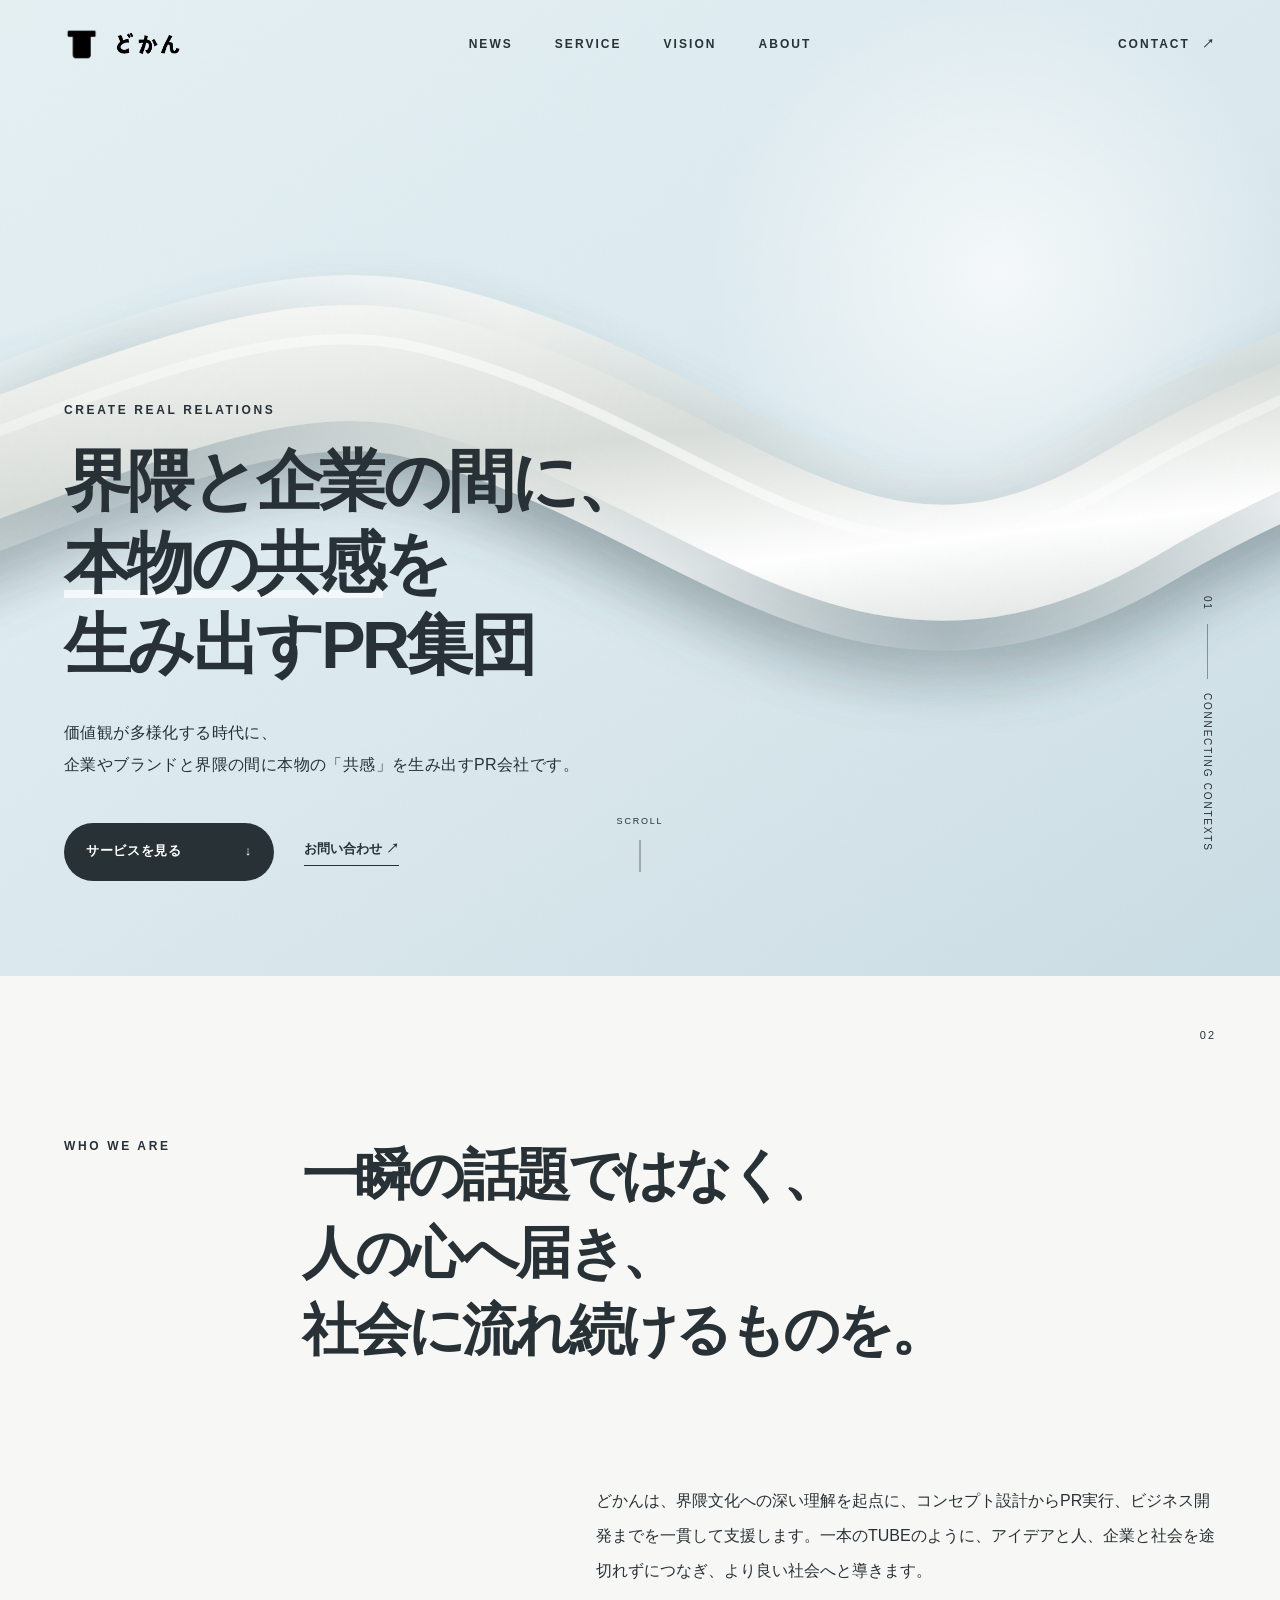
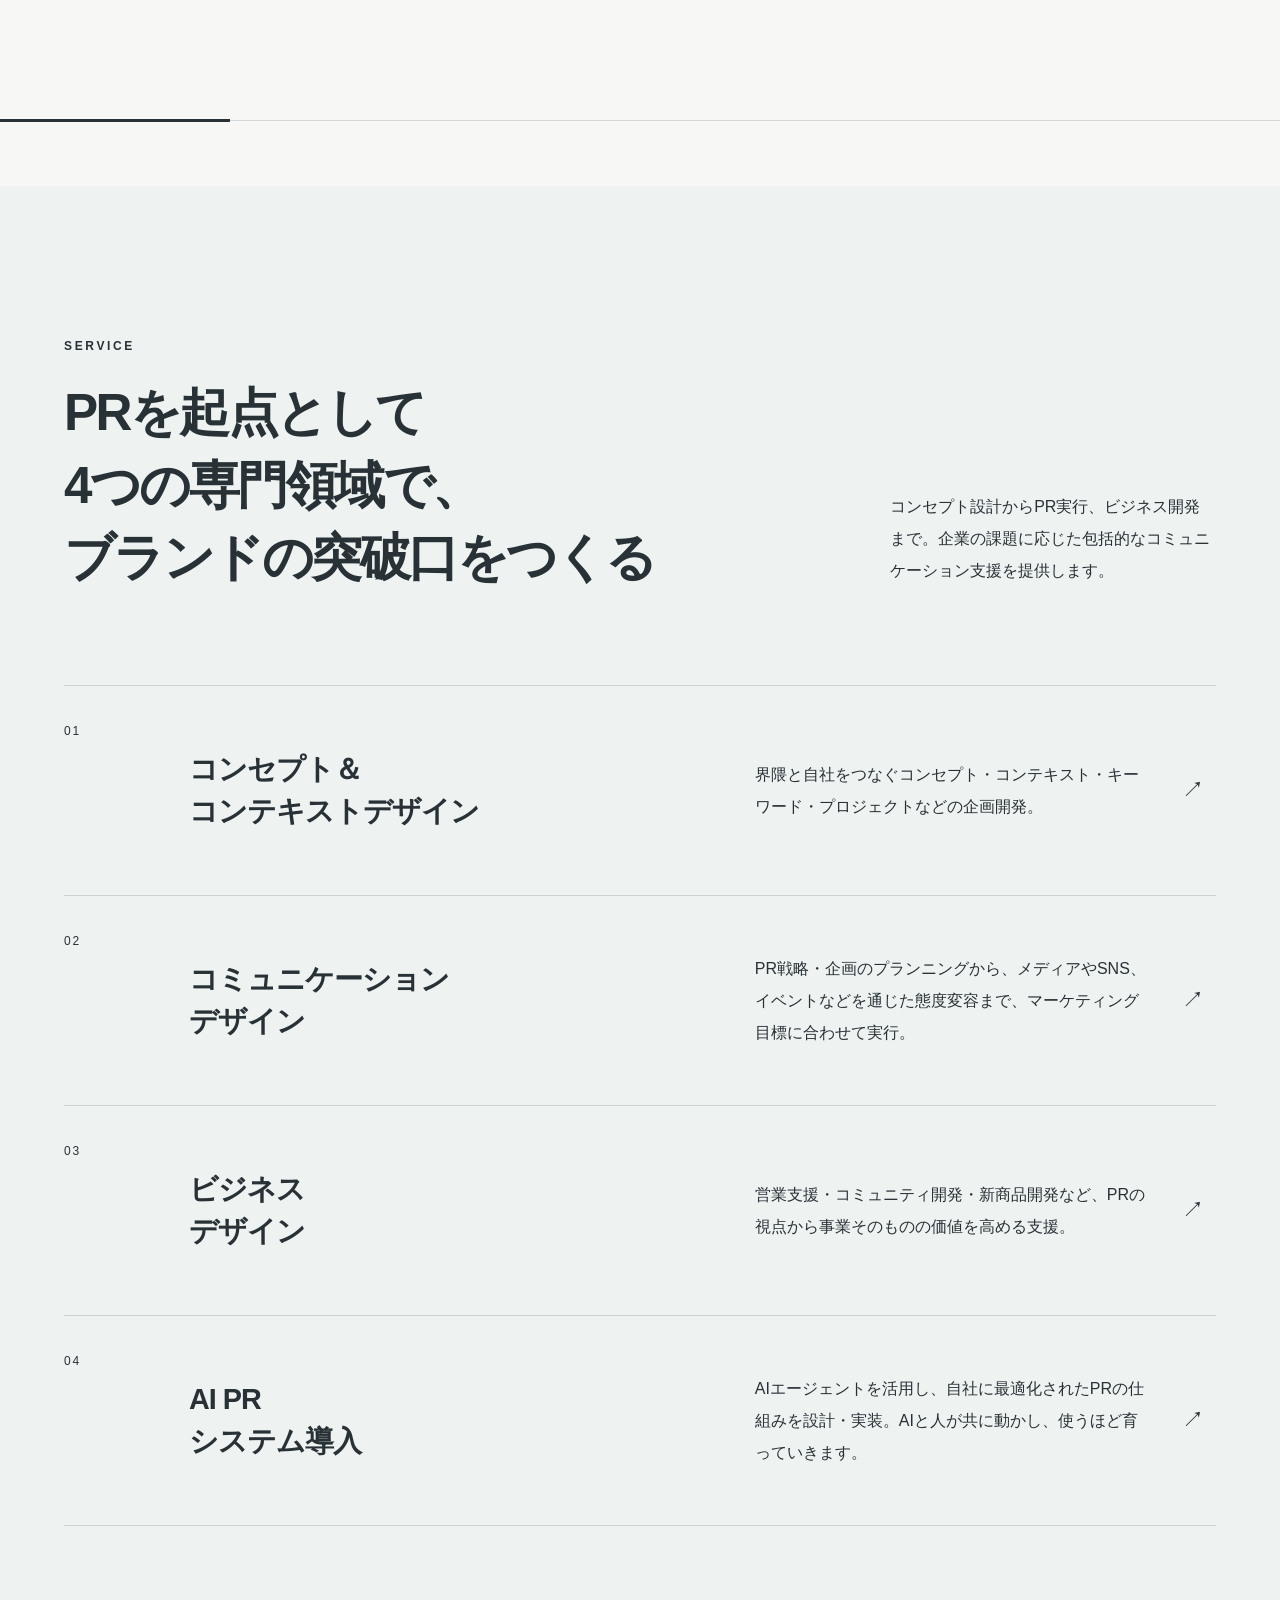
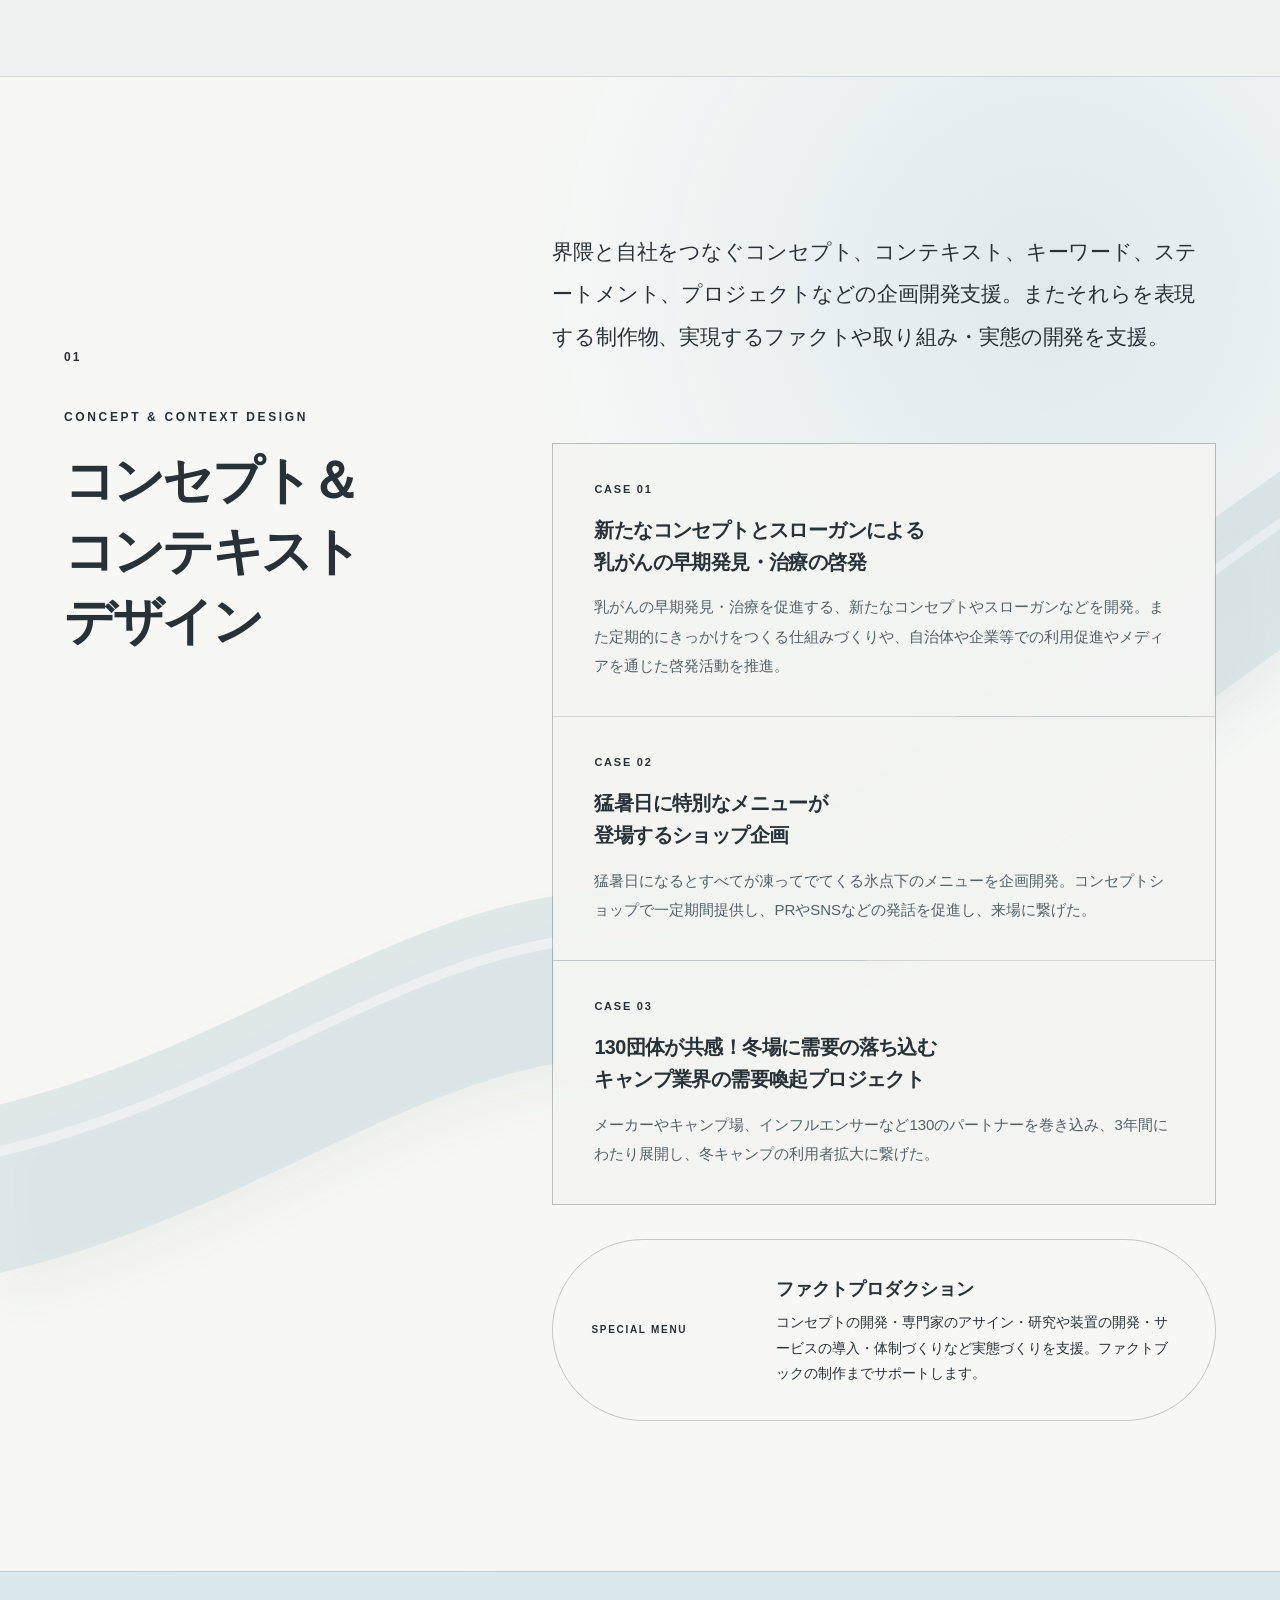
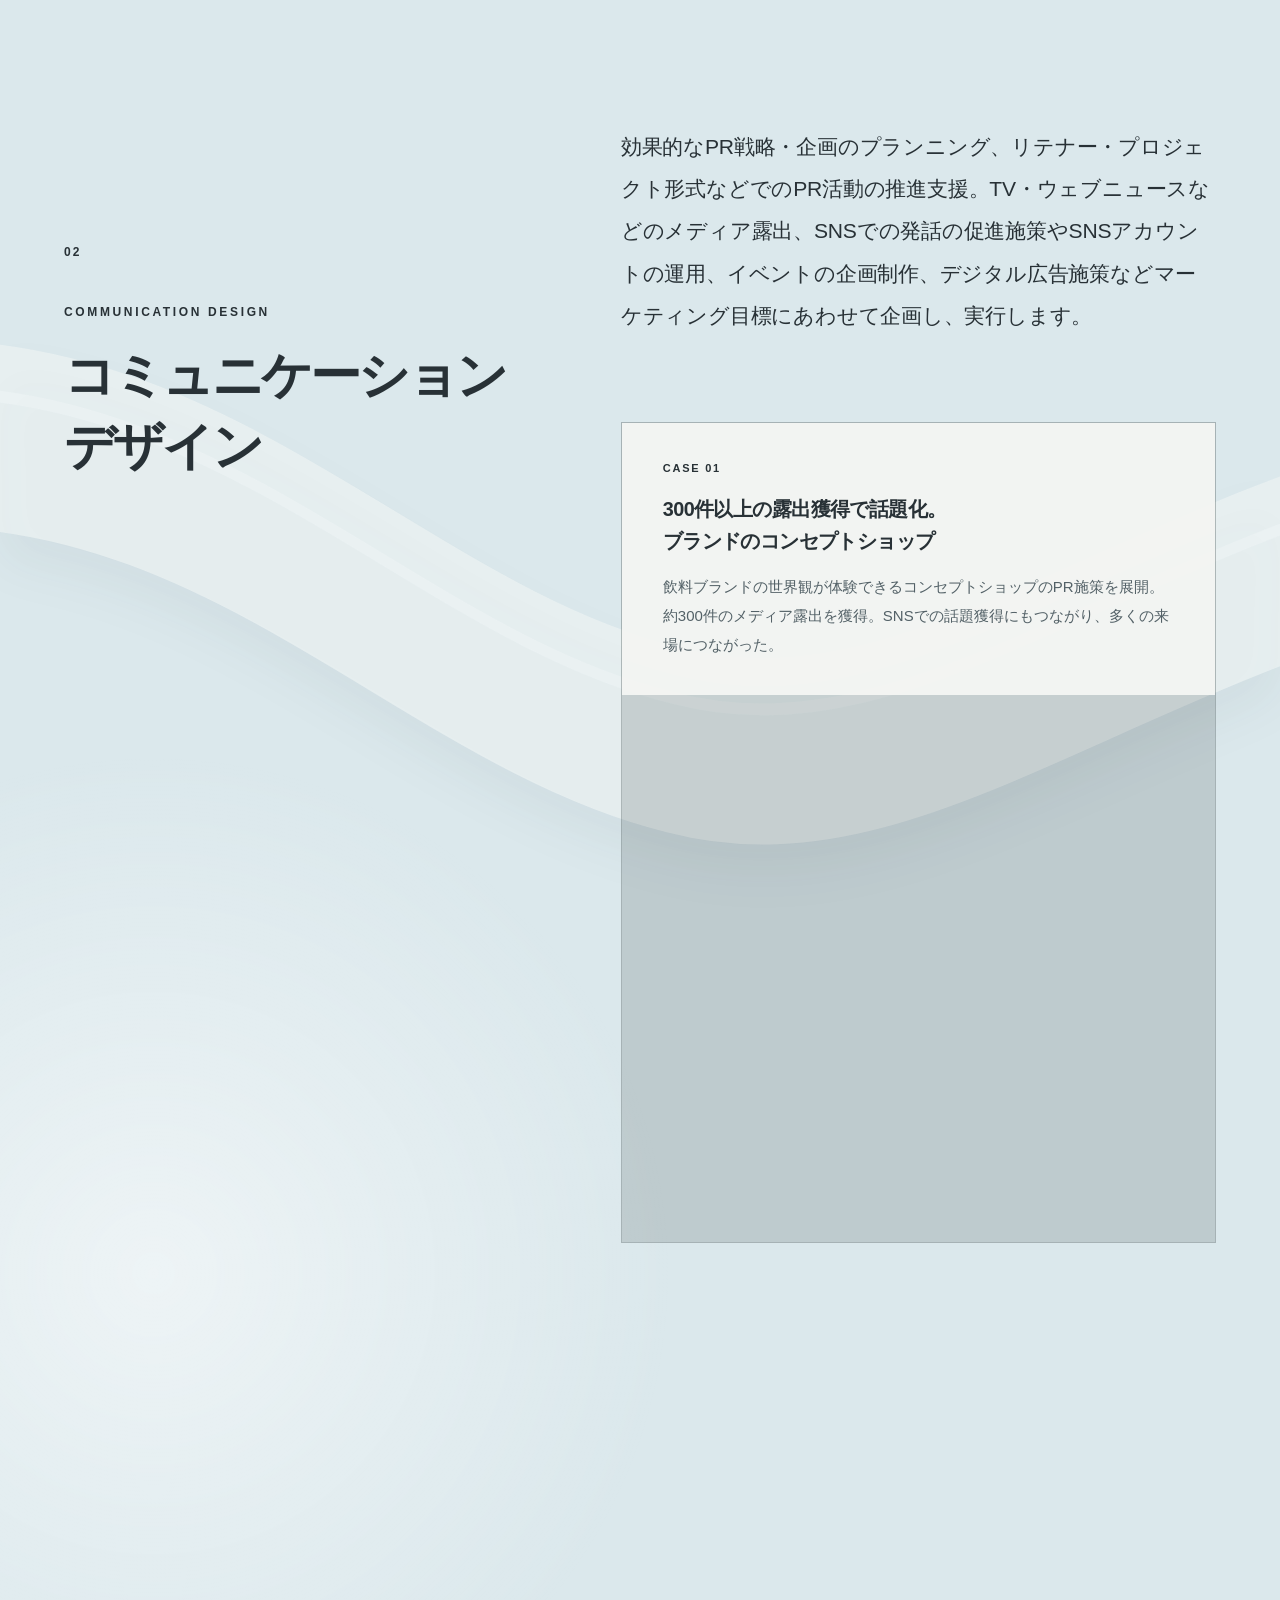
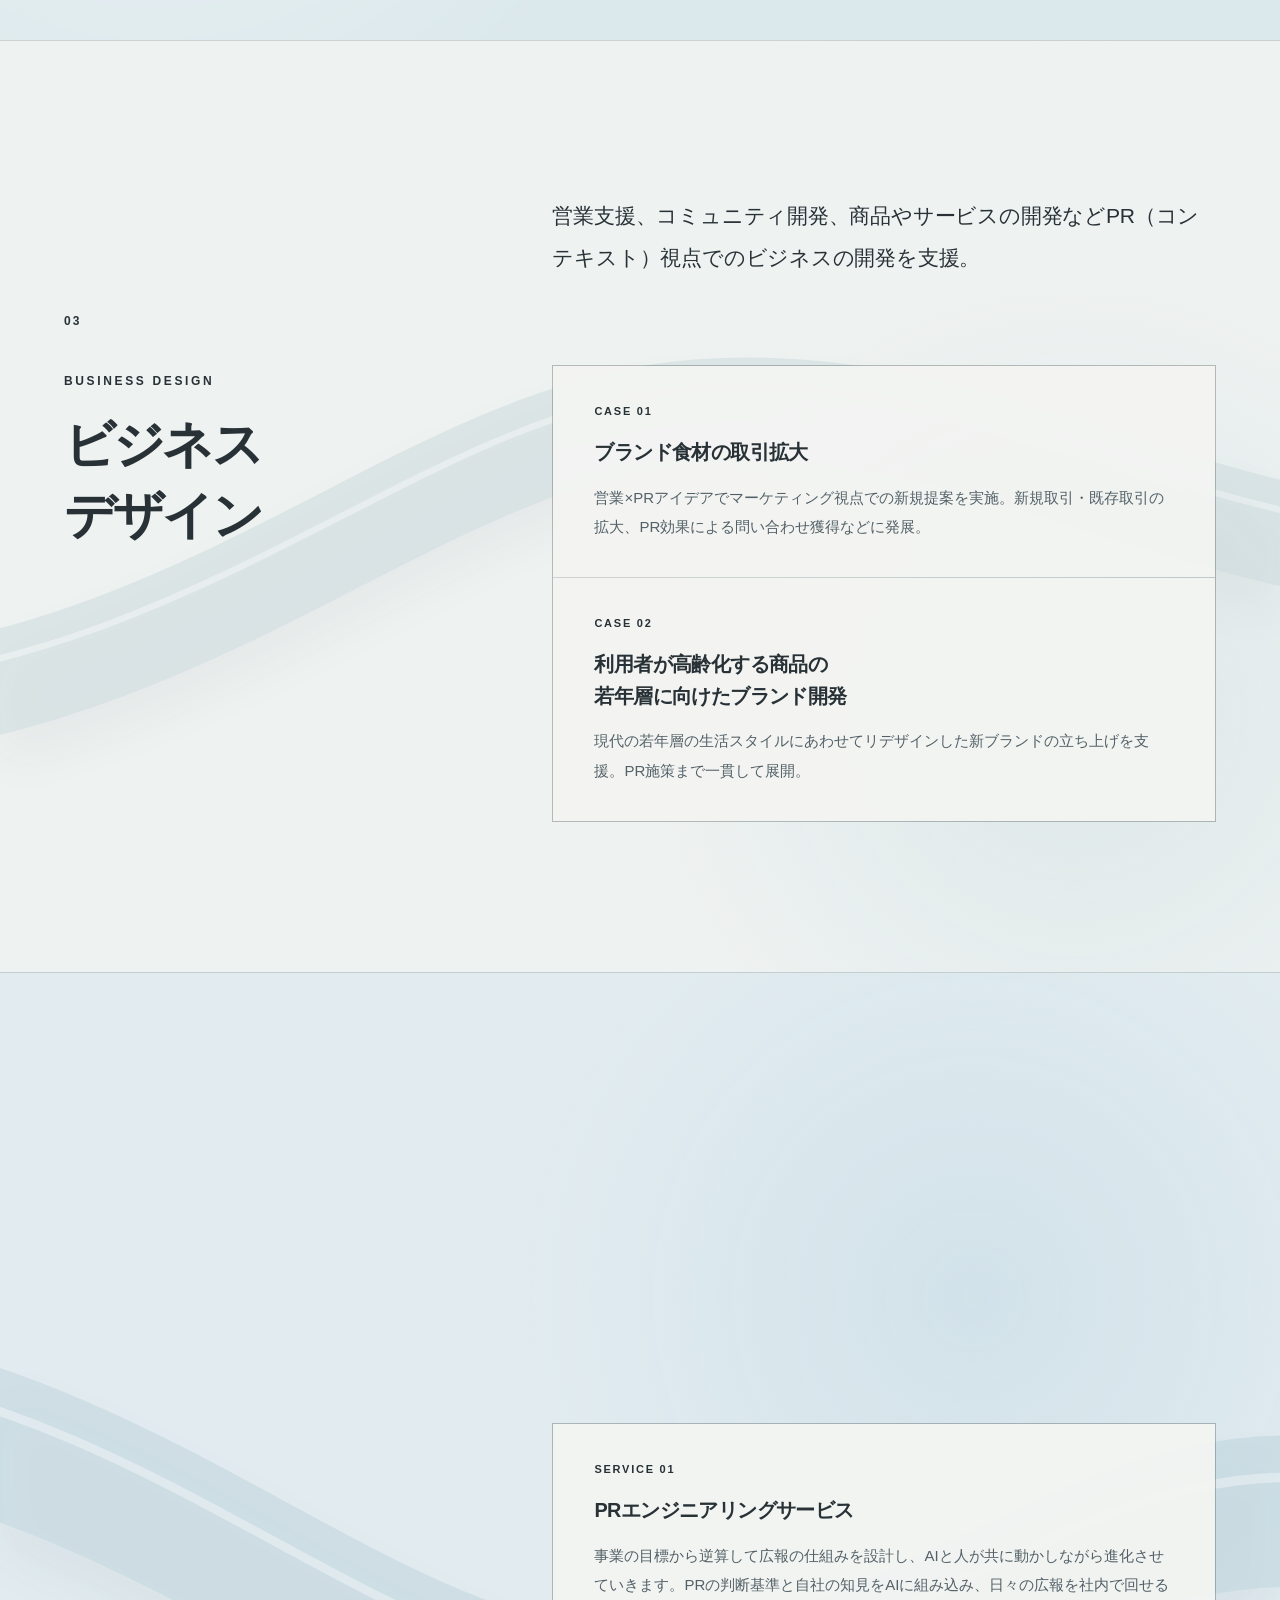
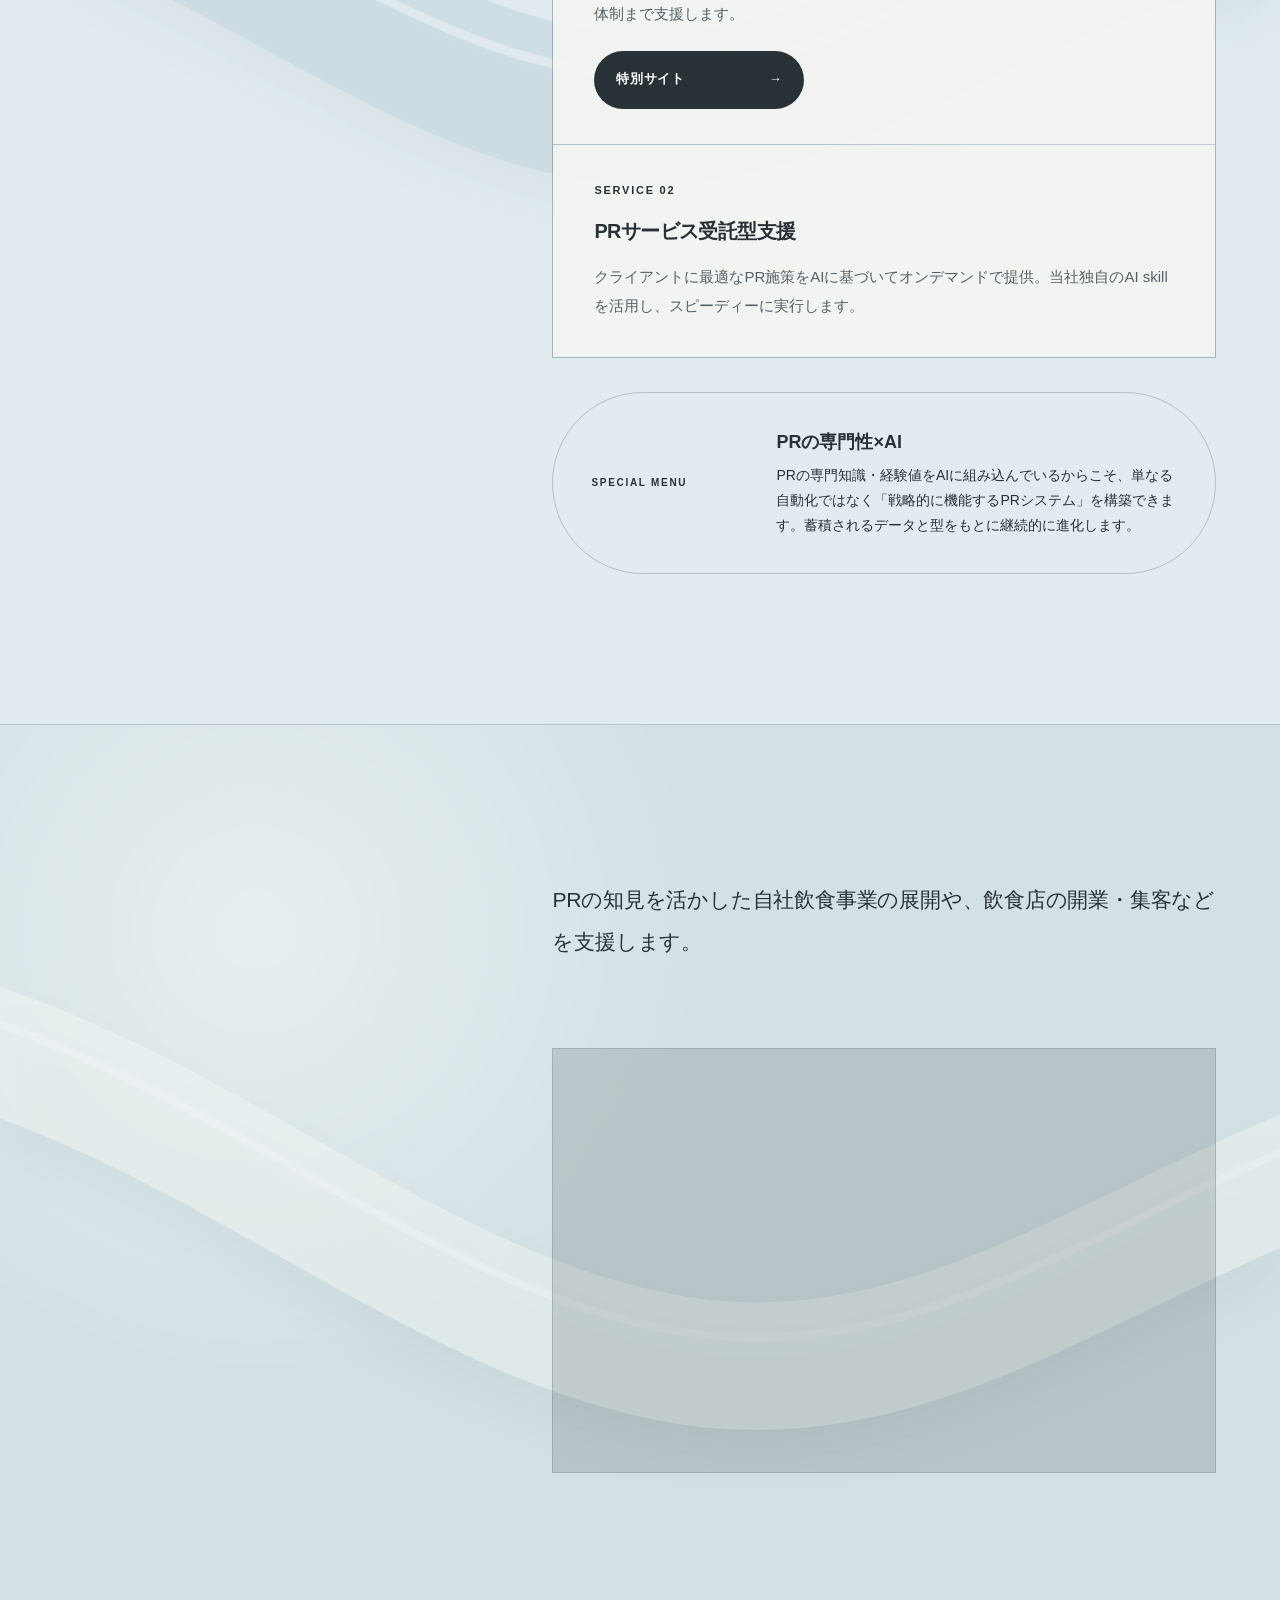
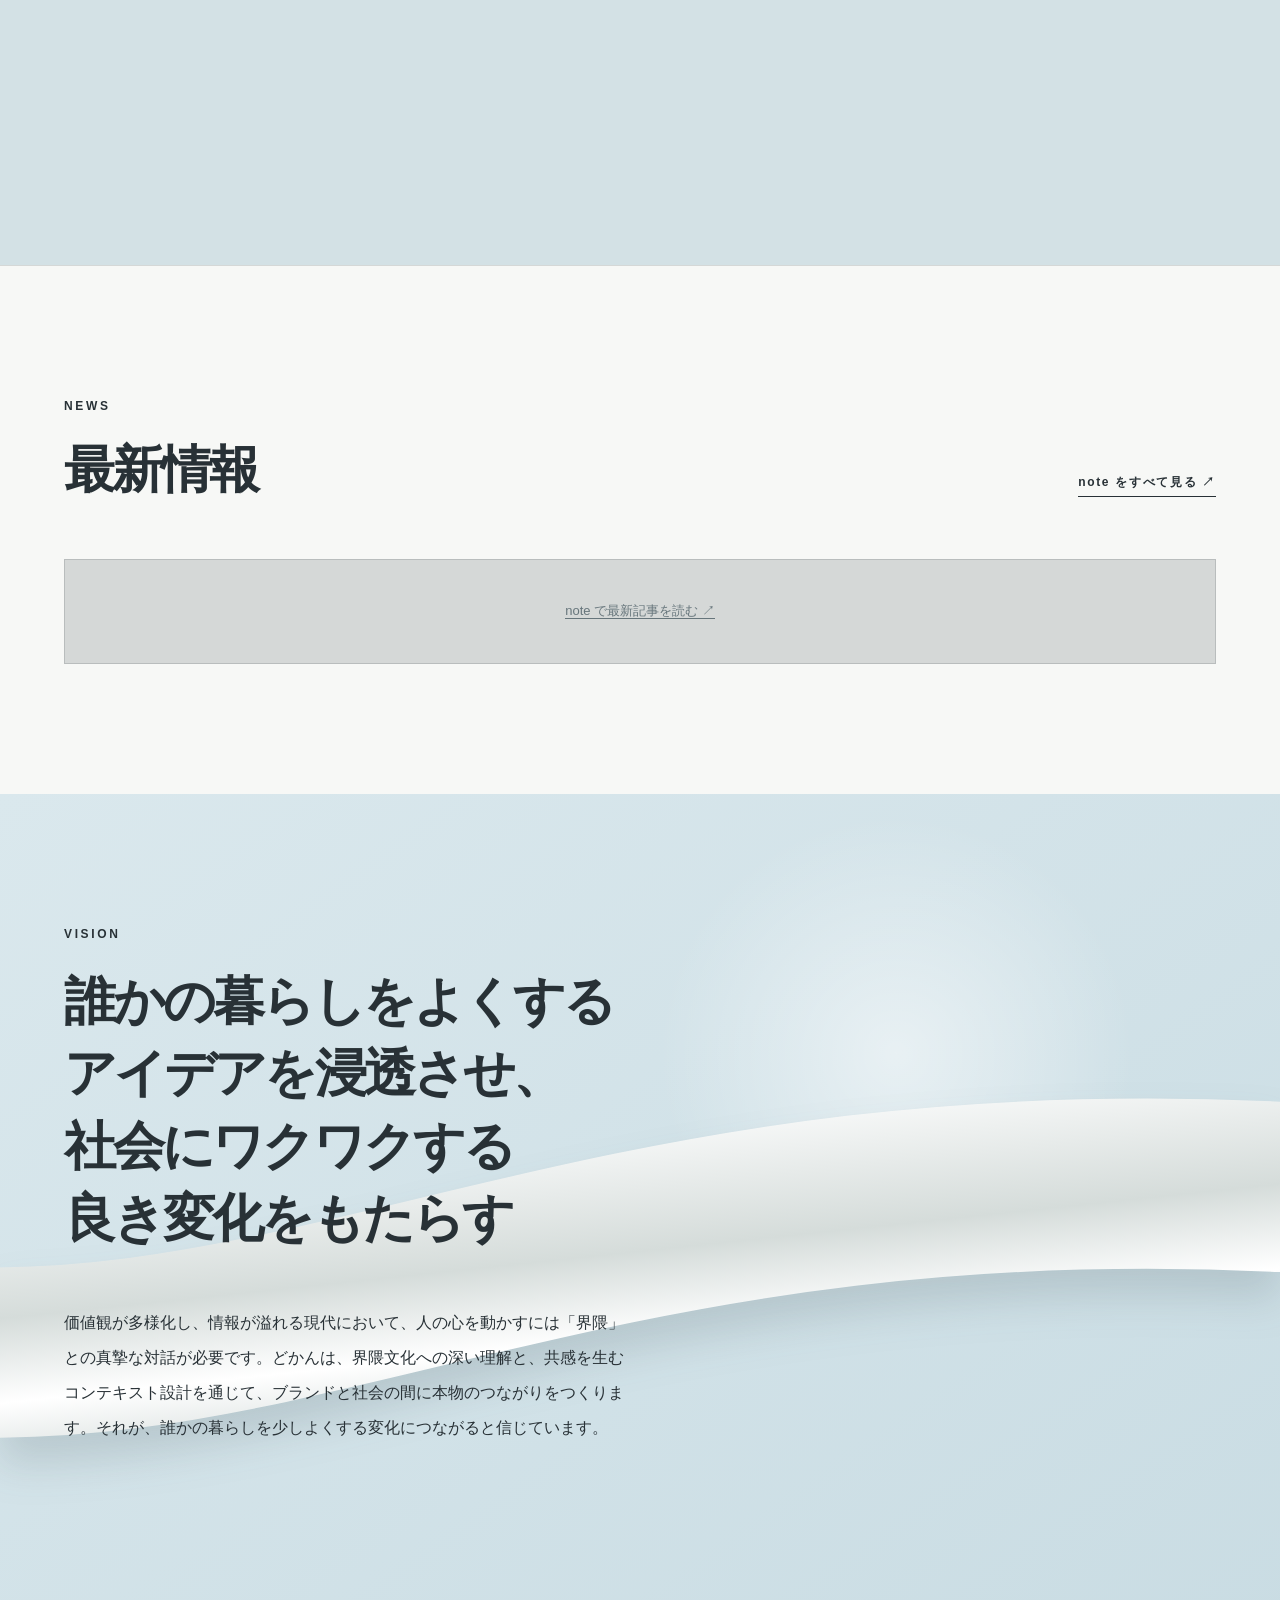
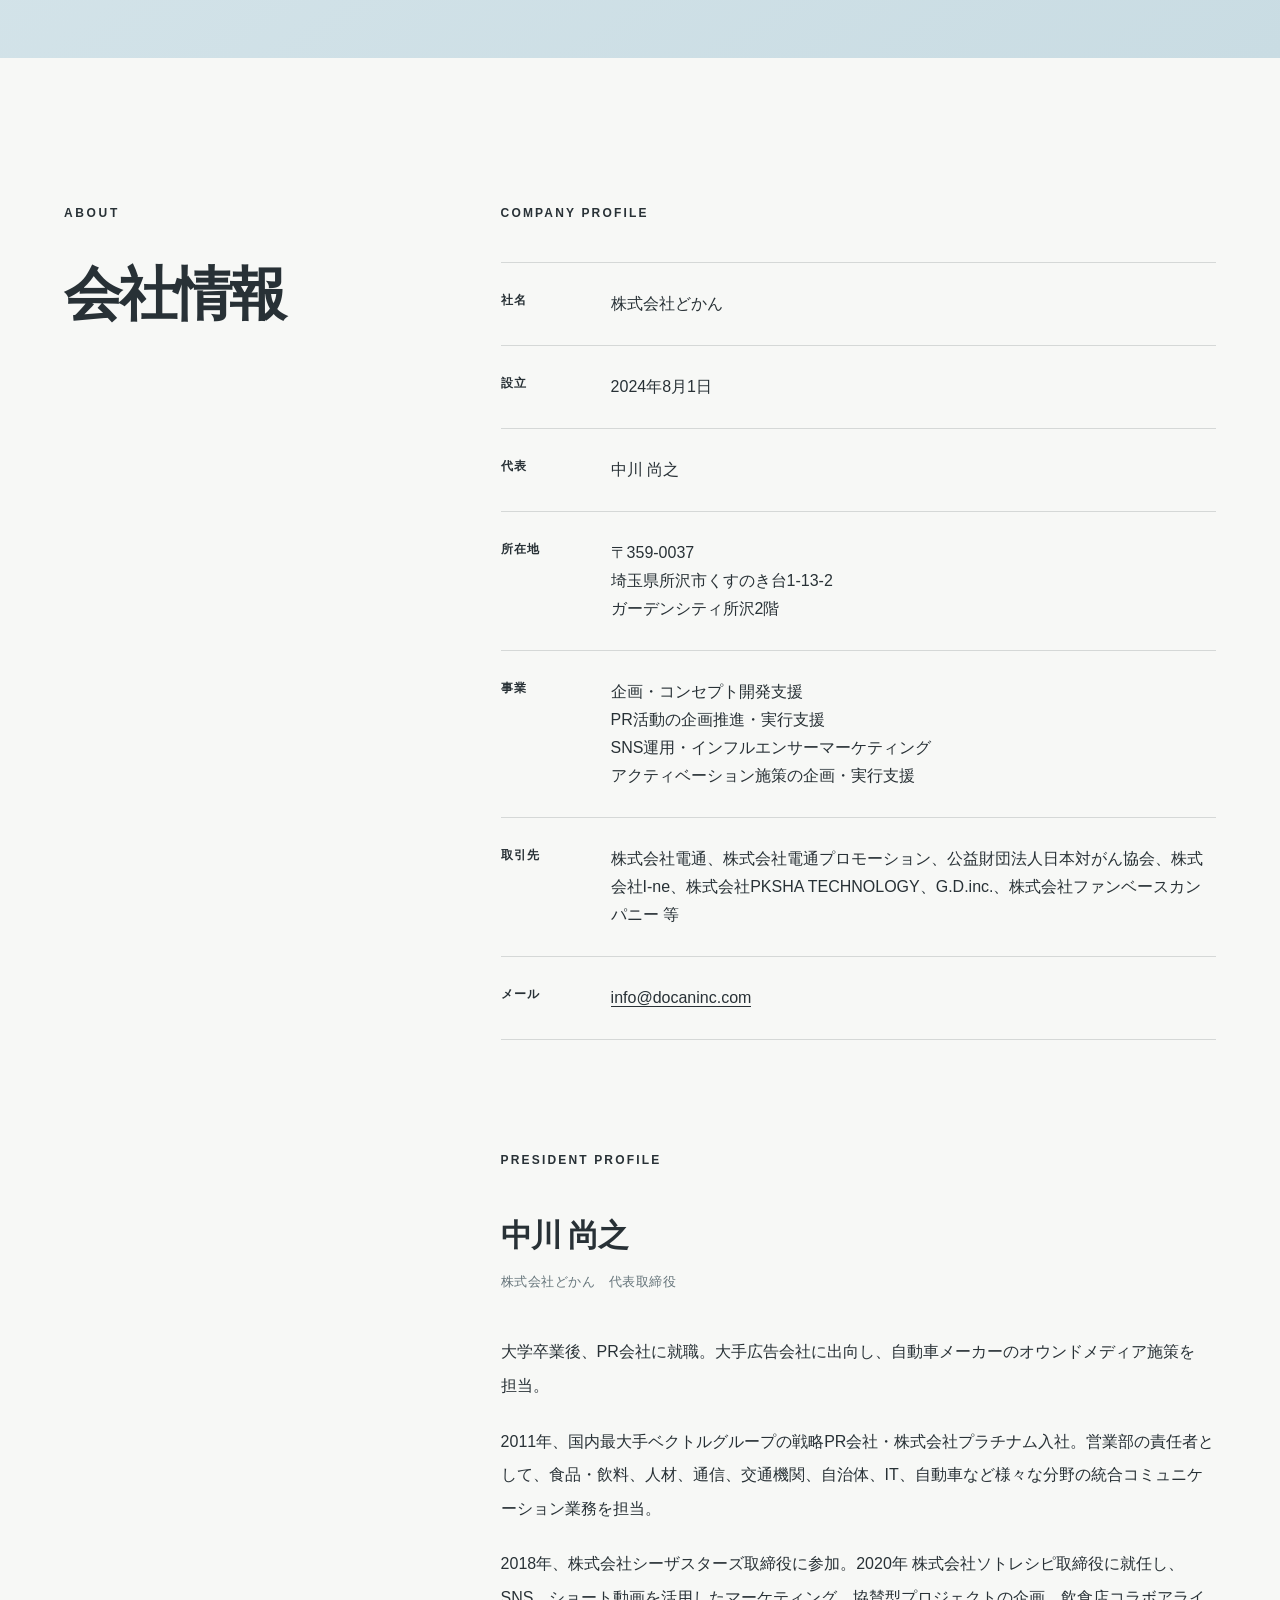
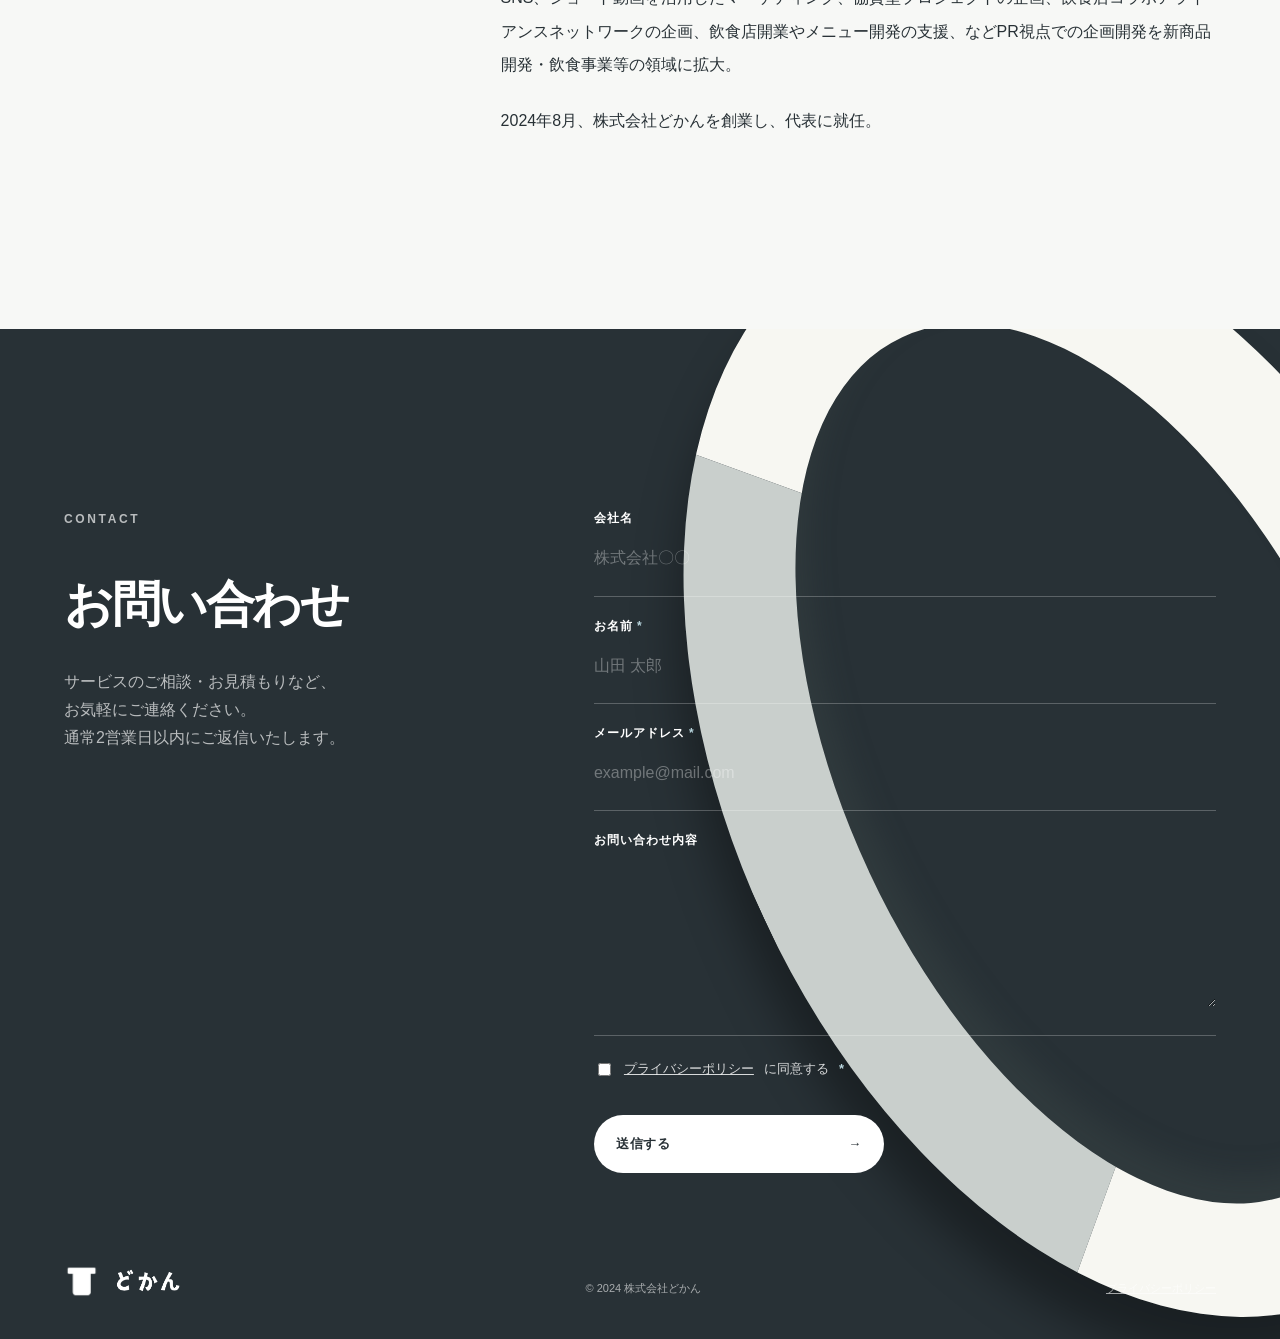
==== commit de9edc0d: "会社概要の取引先に株式会社電通プロモーションを追加 Co-Authored-By: Claude Opus 5 <noreply@anthropic.com>" ====
--- a/index.html
+++ b/index.html
@@ -872,7 +872,7 @@
             <div><dt>代表</dt><dd>中川 尚之</dd></div>
             <div><dt>所在地</dt><dd>〒359-0037<br>埼玉県所沢市くすのき台1-13-2<br>ガーデンシティ所沢2階</dd></div>
             <div><dt>事業</dt><dd>企画・コンセプト開発支援<br>PR活動の企画推進・実行支援<br>SNS運用・インフルエンサーマーケティング<br>アクティベーション施策の企画・実行支援</dd></div>
-            <div><dt>取引先</dt><dd>株式会社電通、公益財団法人日本対がん協会、株式会社I-ne、株式会社PKSHA TECHNOLOGY、G.D.inc.、株式会社ファンベースカンパニー 等</dd></div>
+            <div><dt>取引先</dt><dd>株式会社電通、株式会社電通プロモーション、公益財団法人日本対がん協会、株式会社I-ne、株式会社PKSHA TECHNOLOGY、G.D.inc.、株式会社ファンベースカンパニー 等</dd></div>
             <div><dt>メール</dt><dd><a href="mailto:info@docaninc.com">info@docaninc.com</a></dd></div>
           </dl>
         </section>
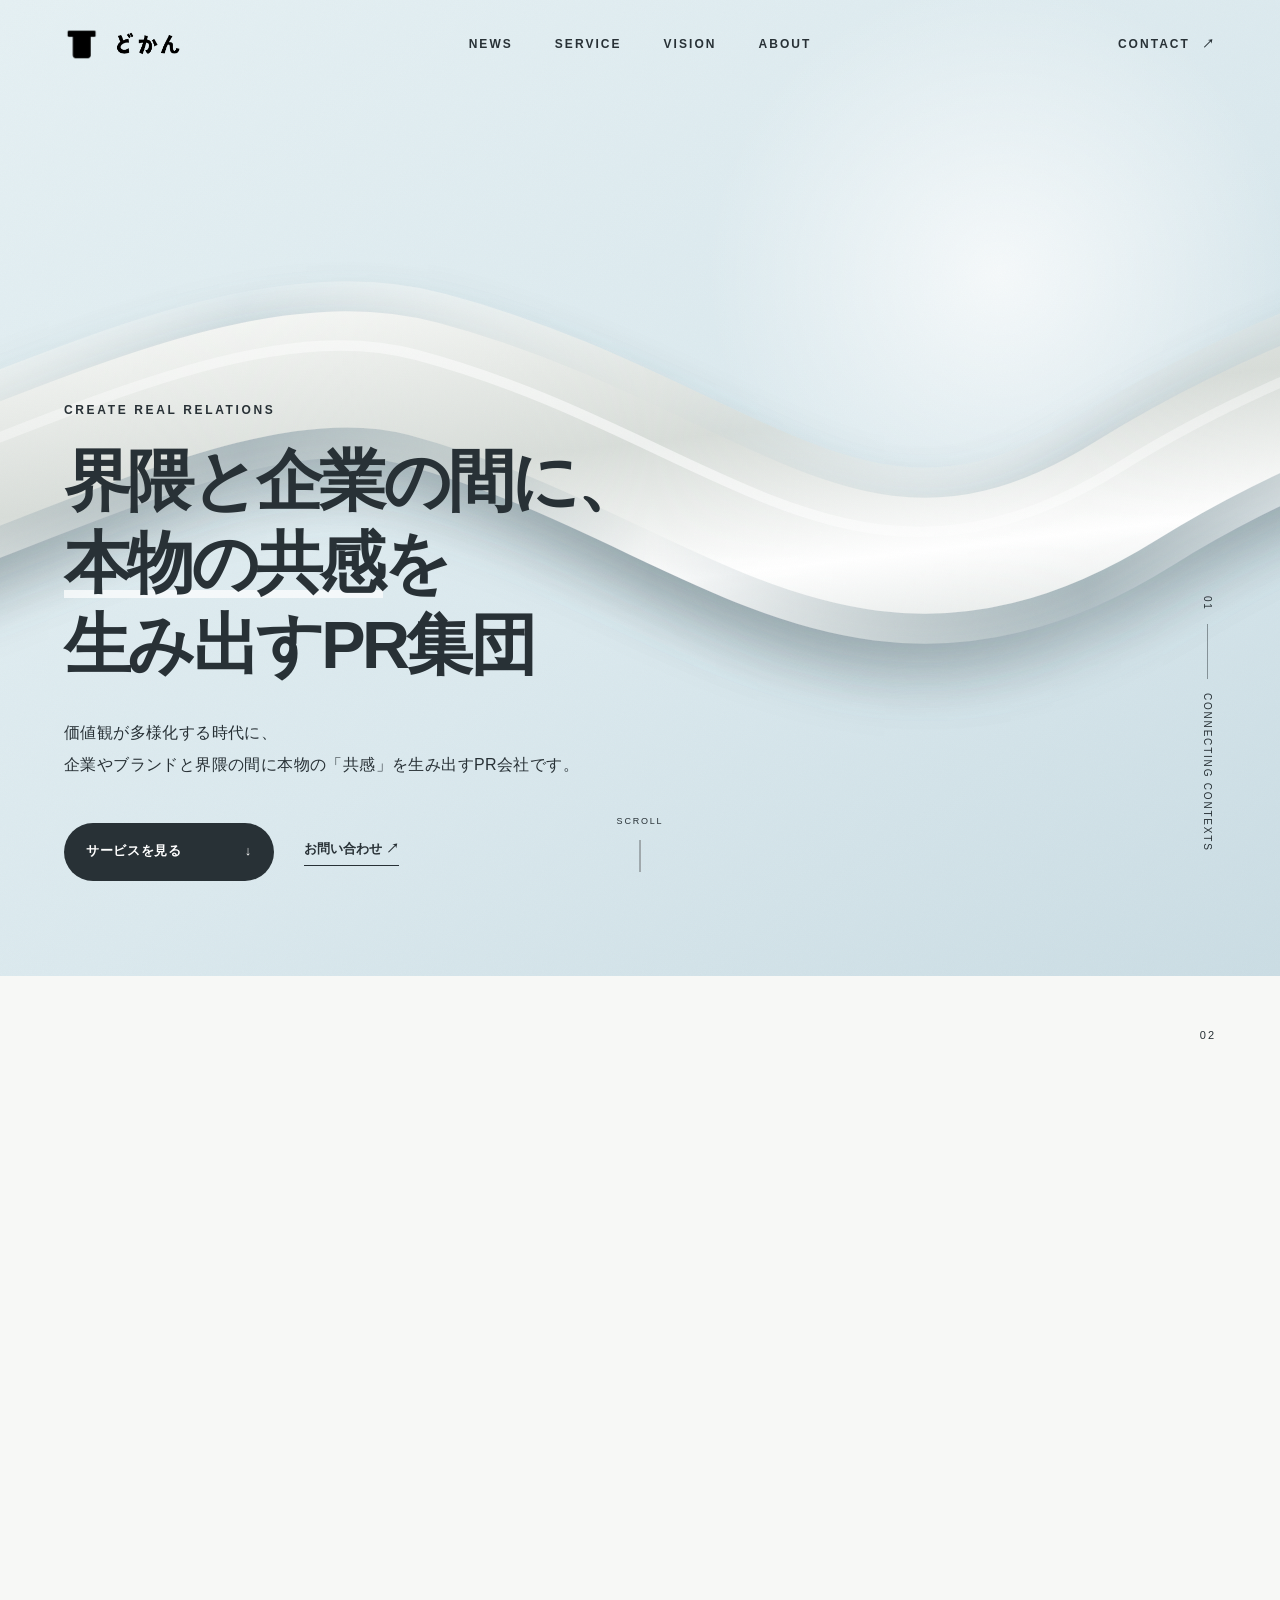
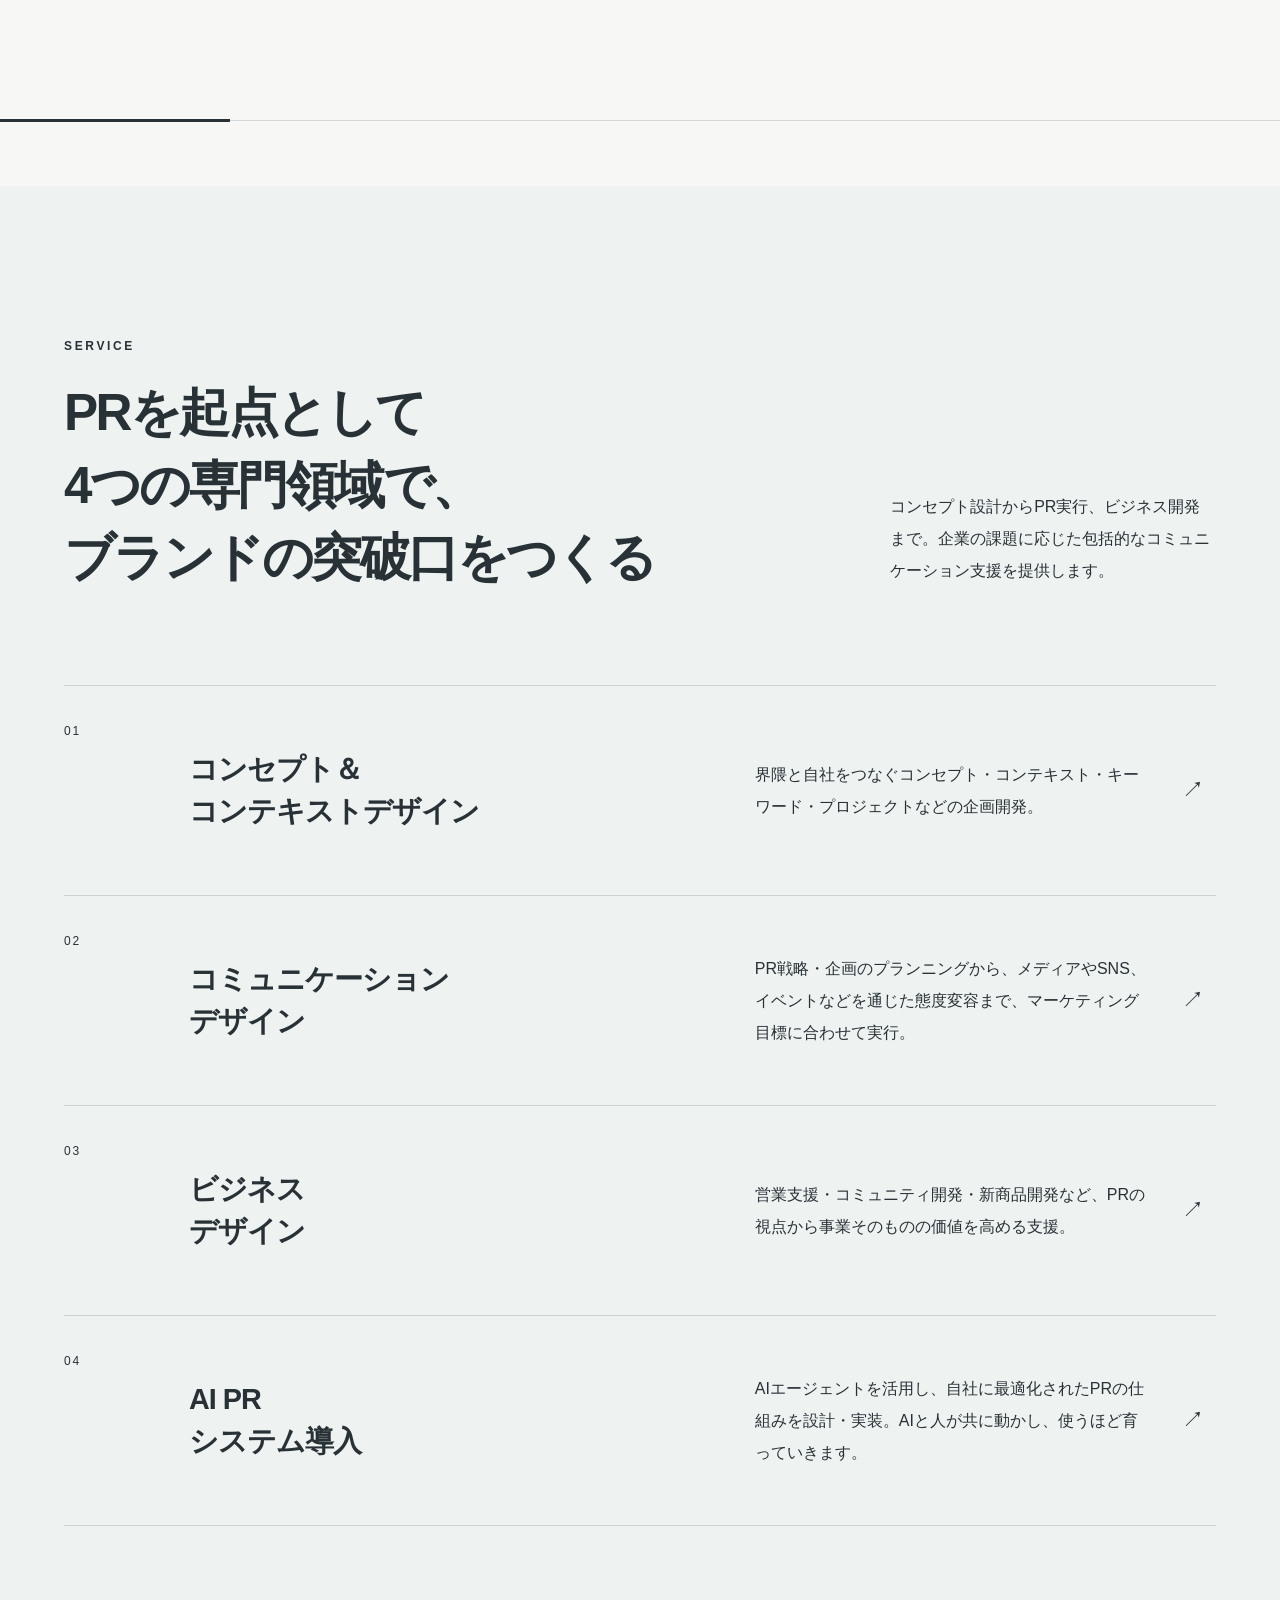
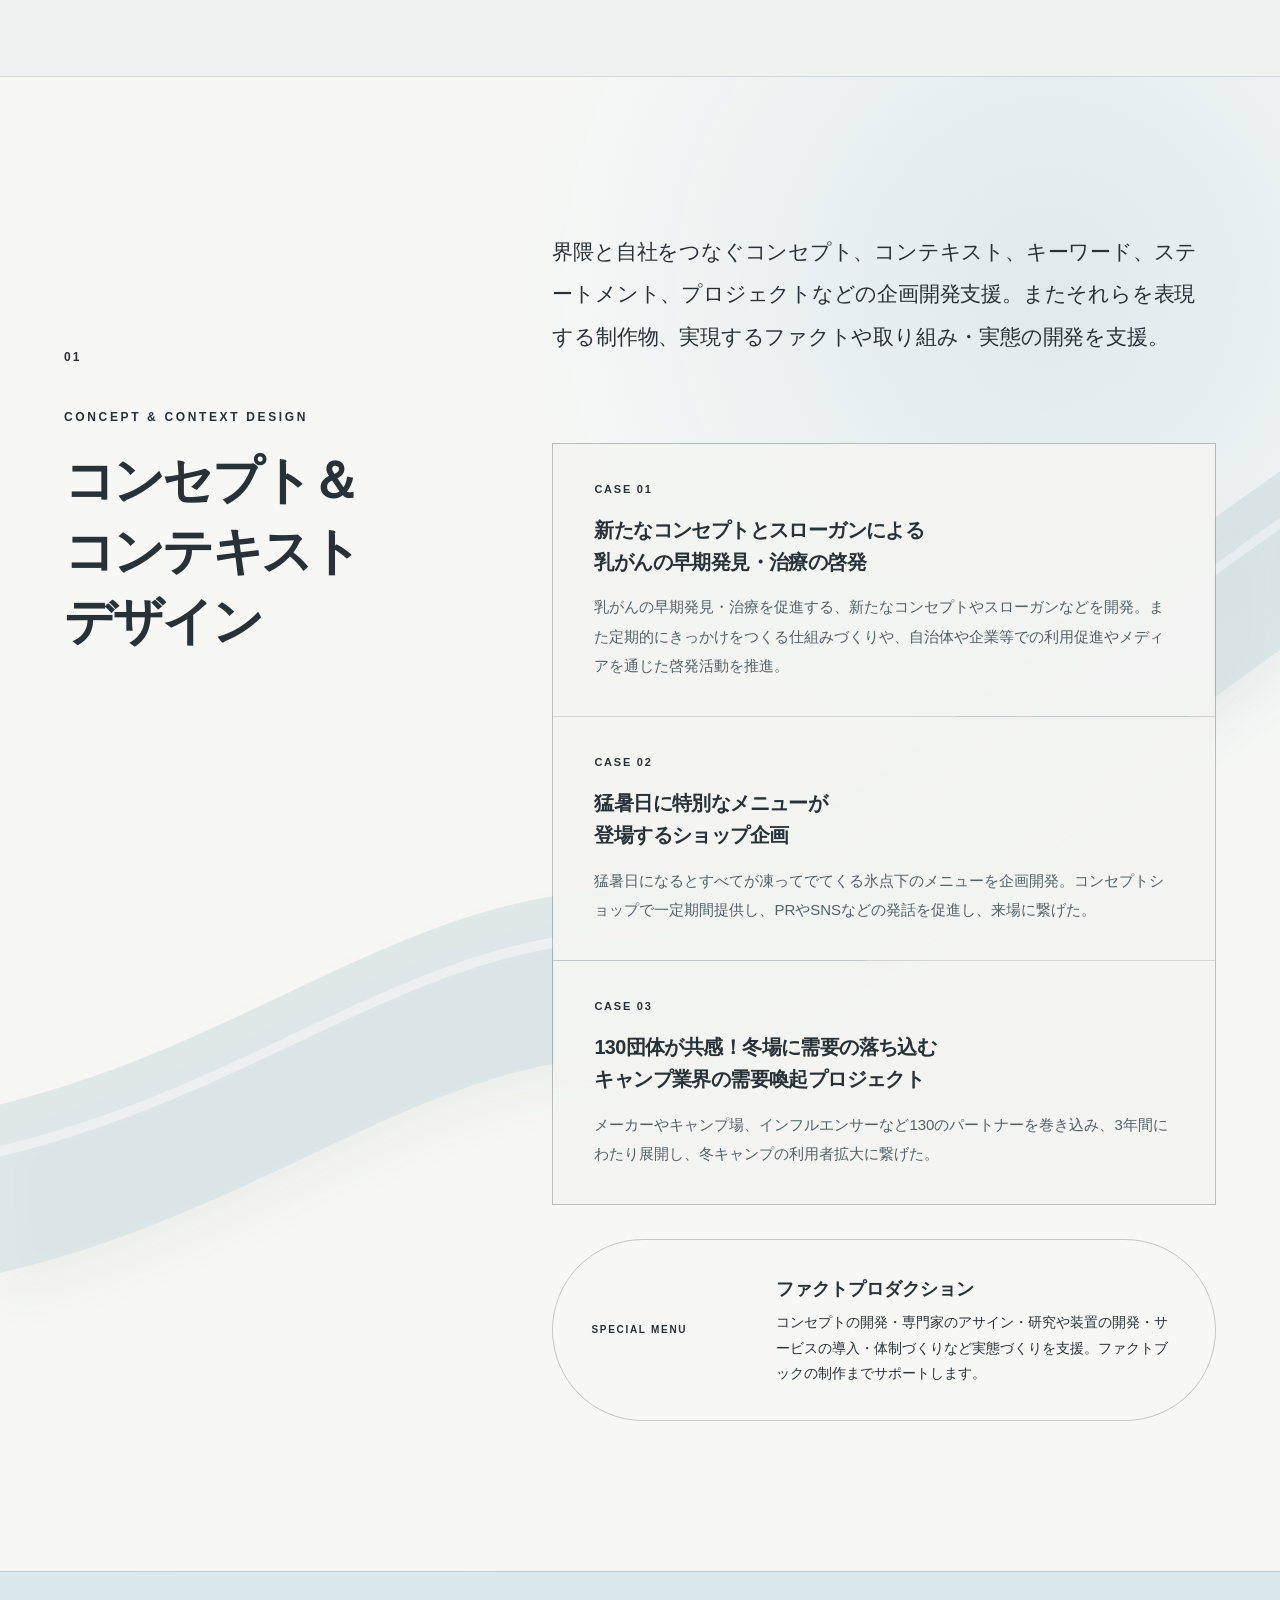
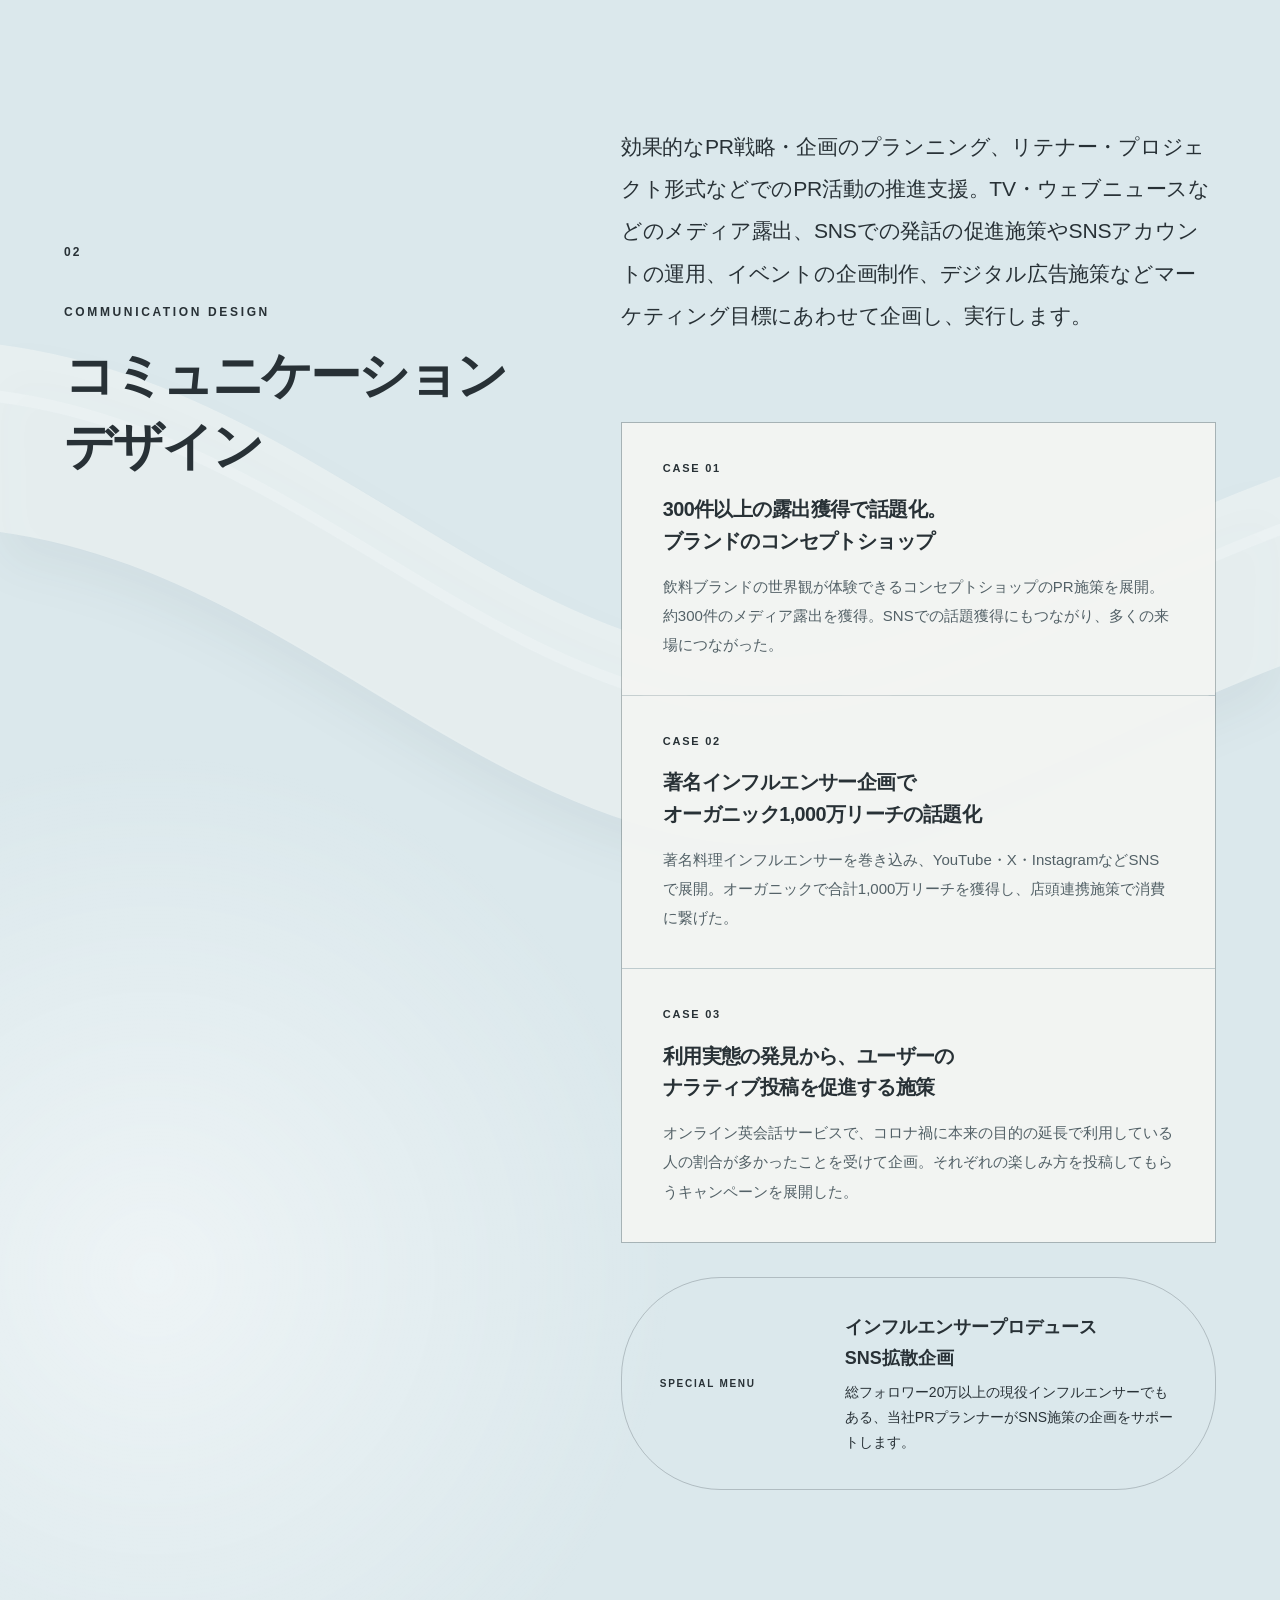
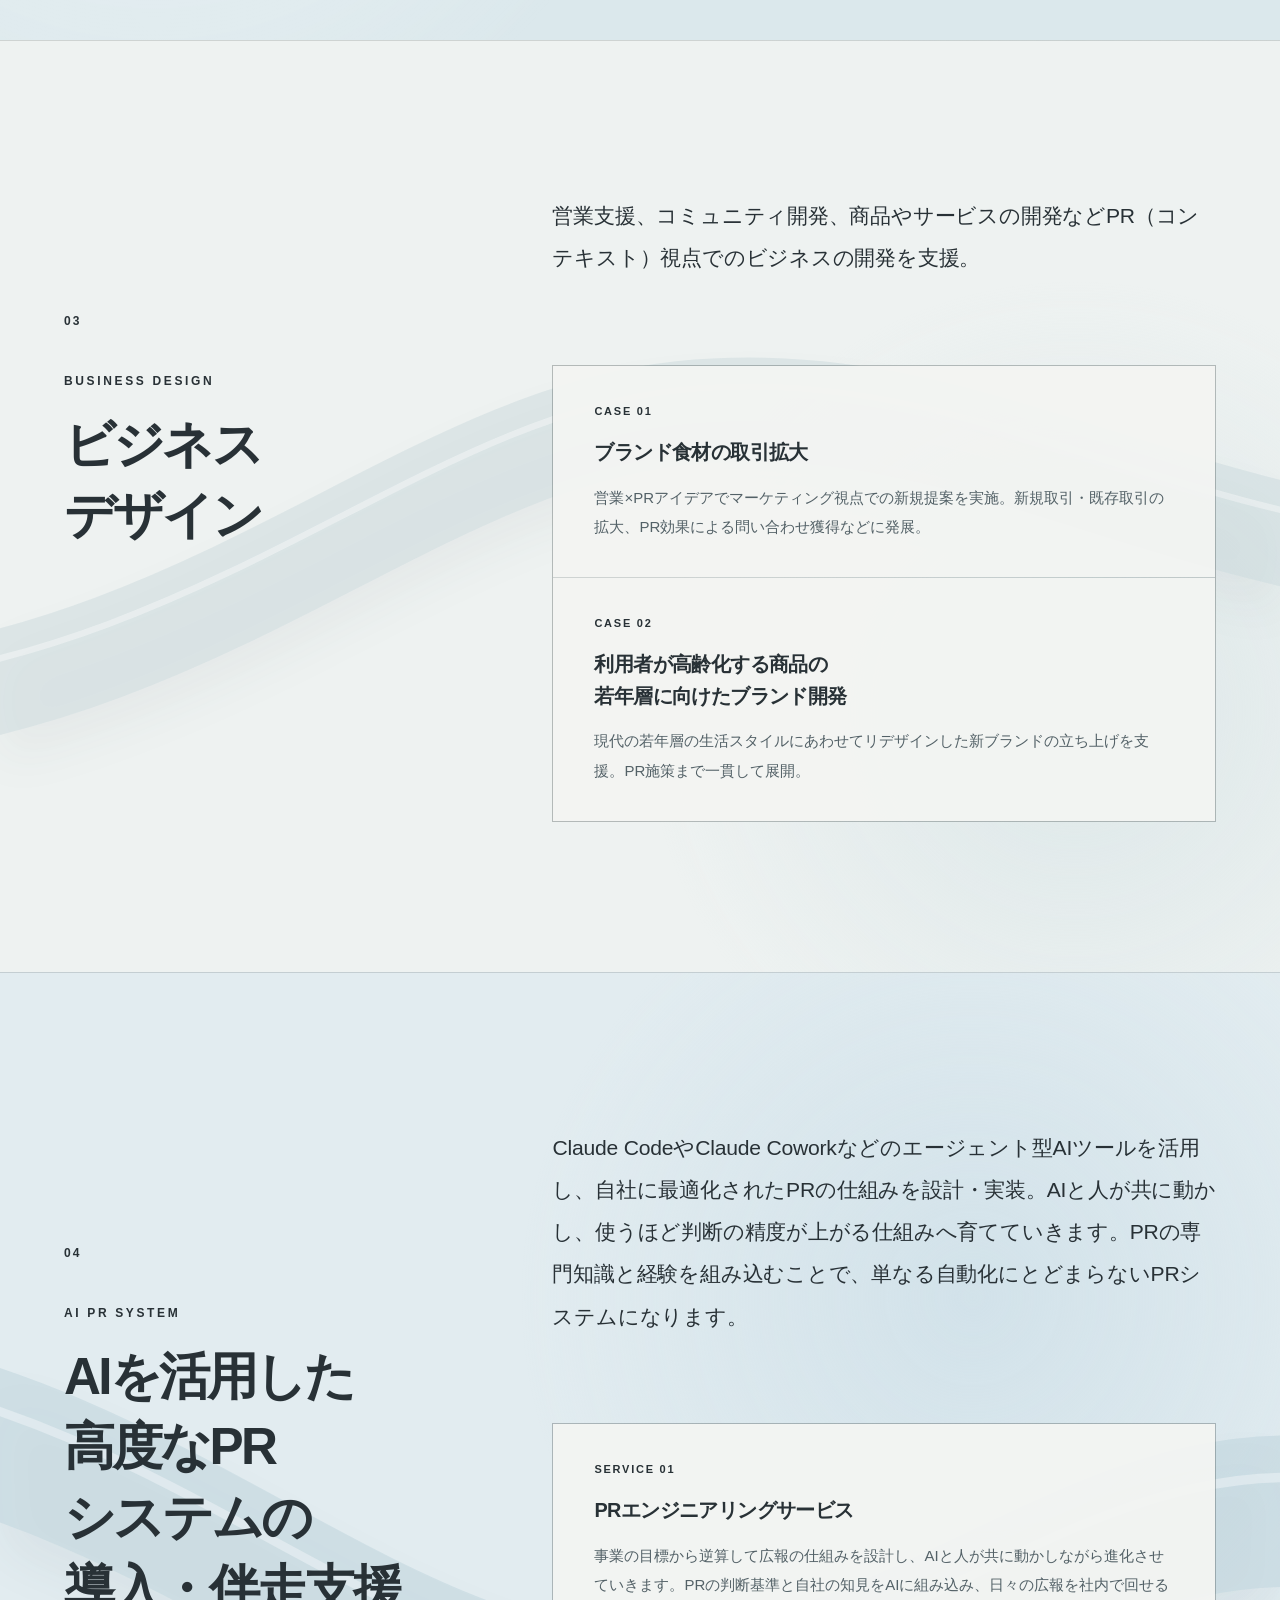
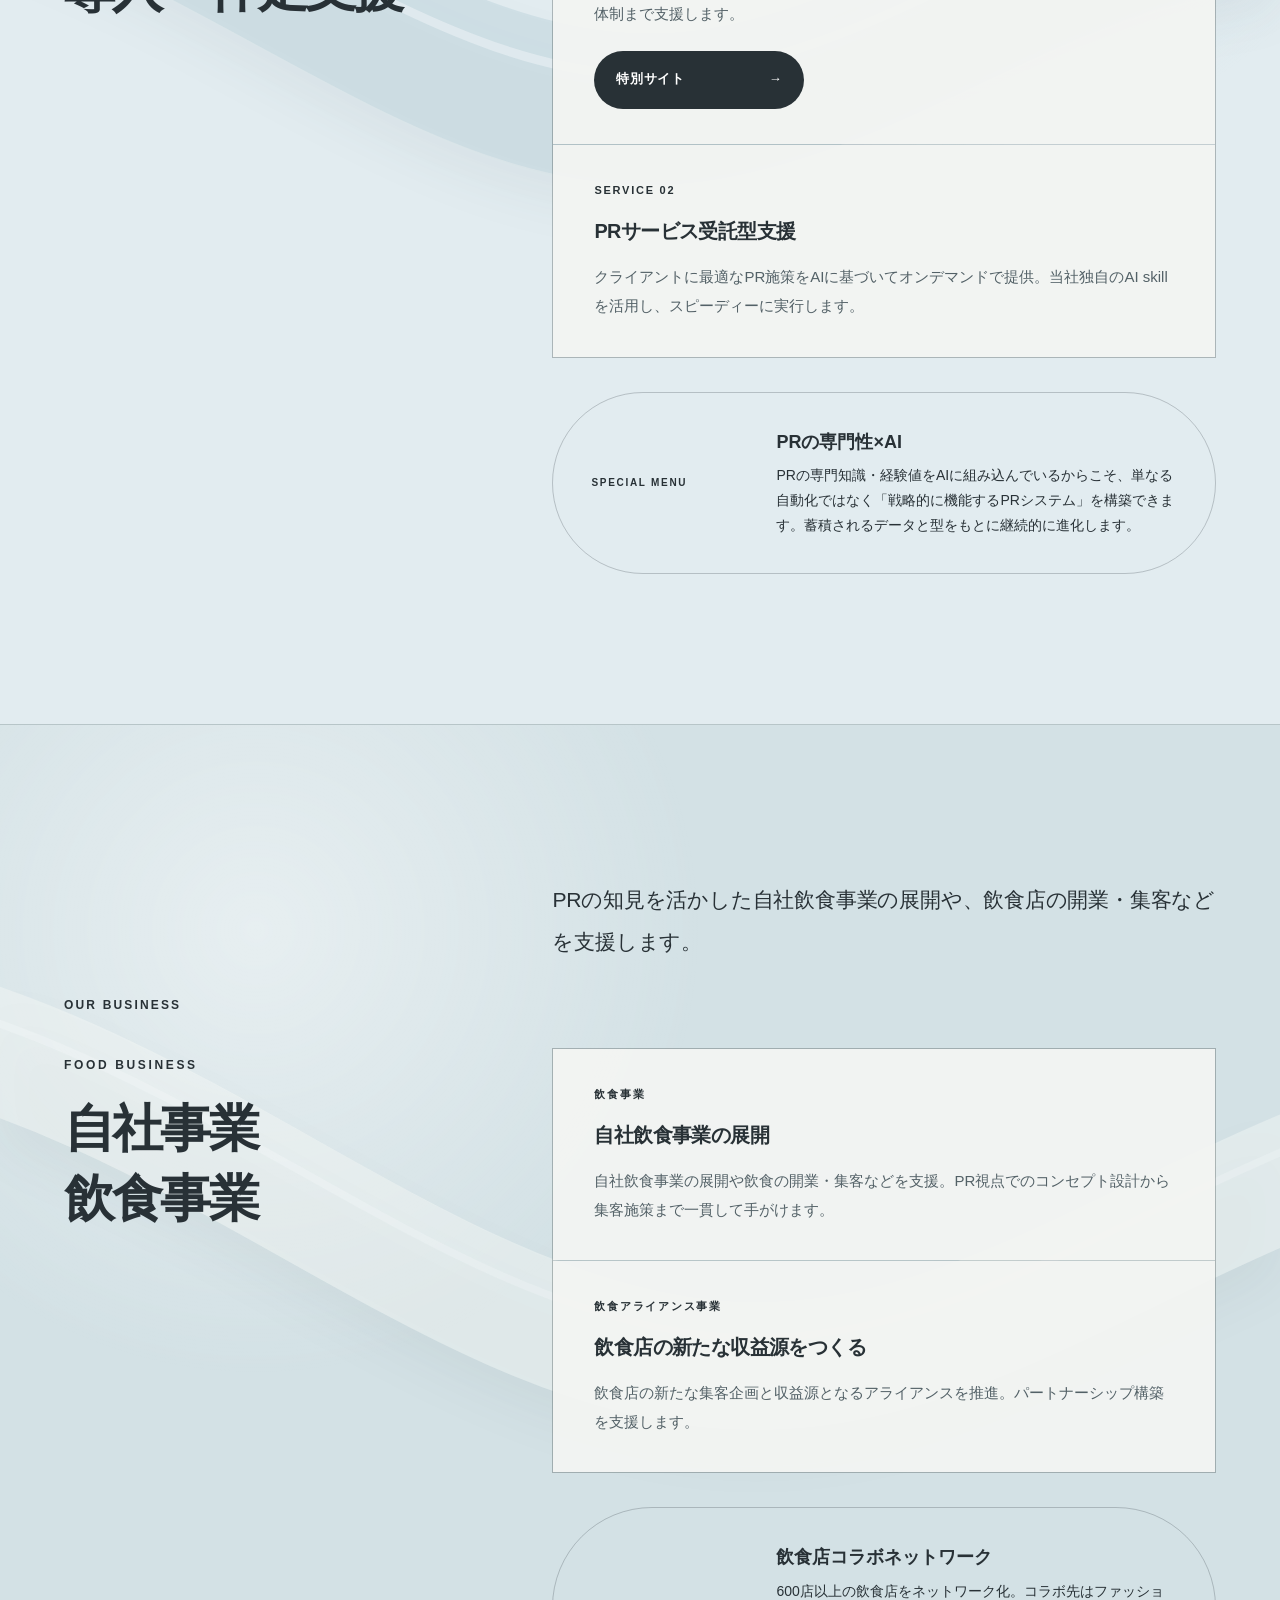
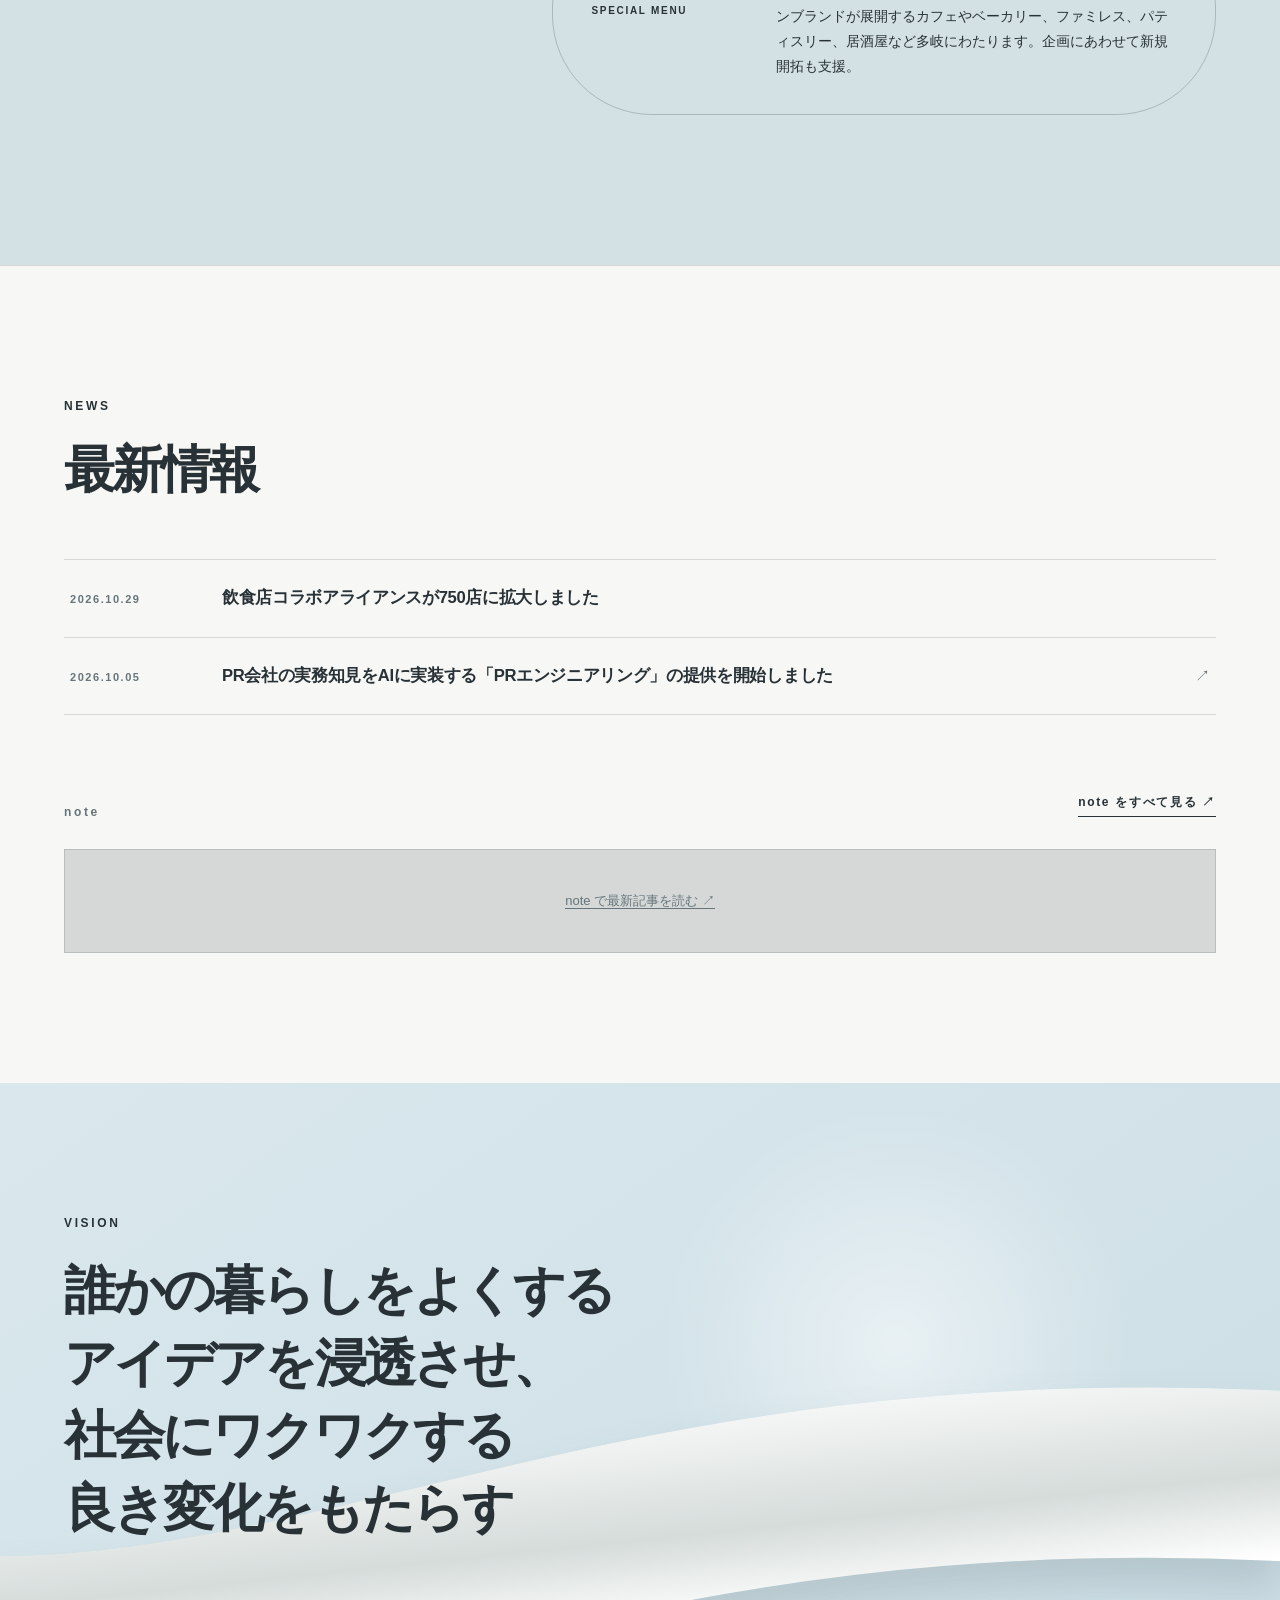
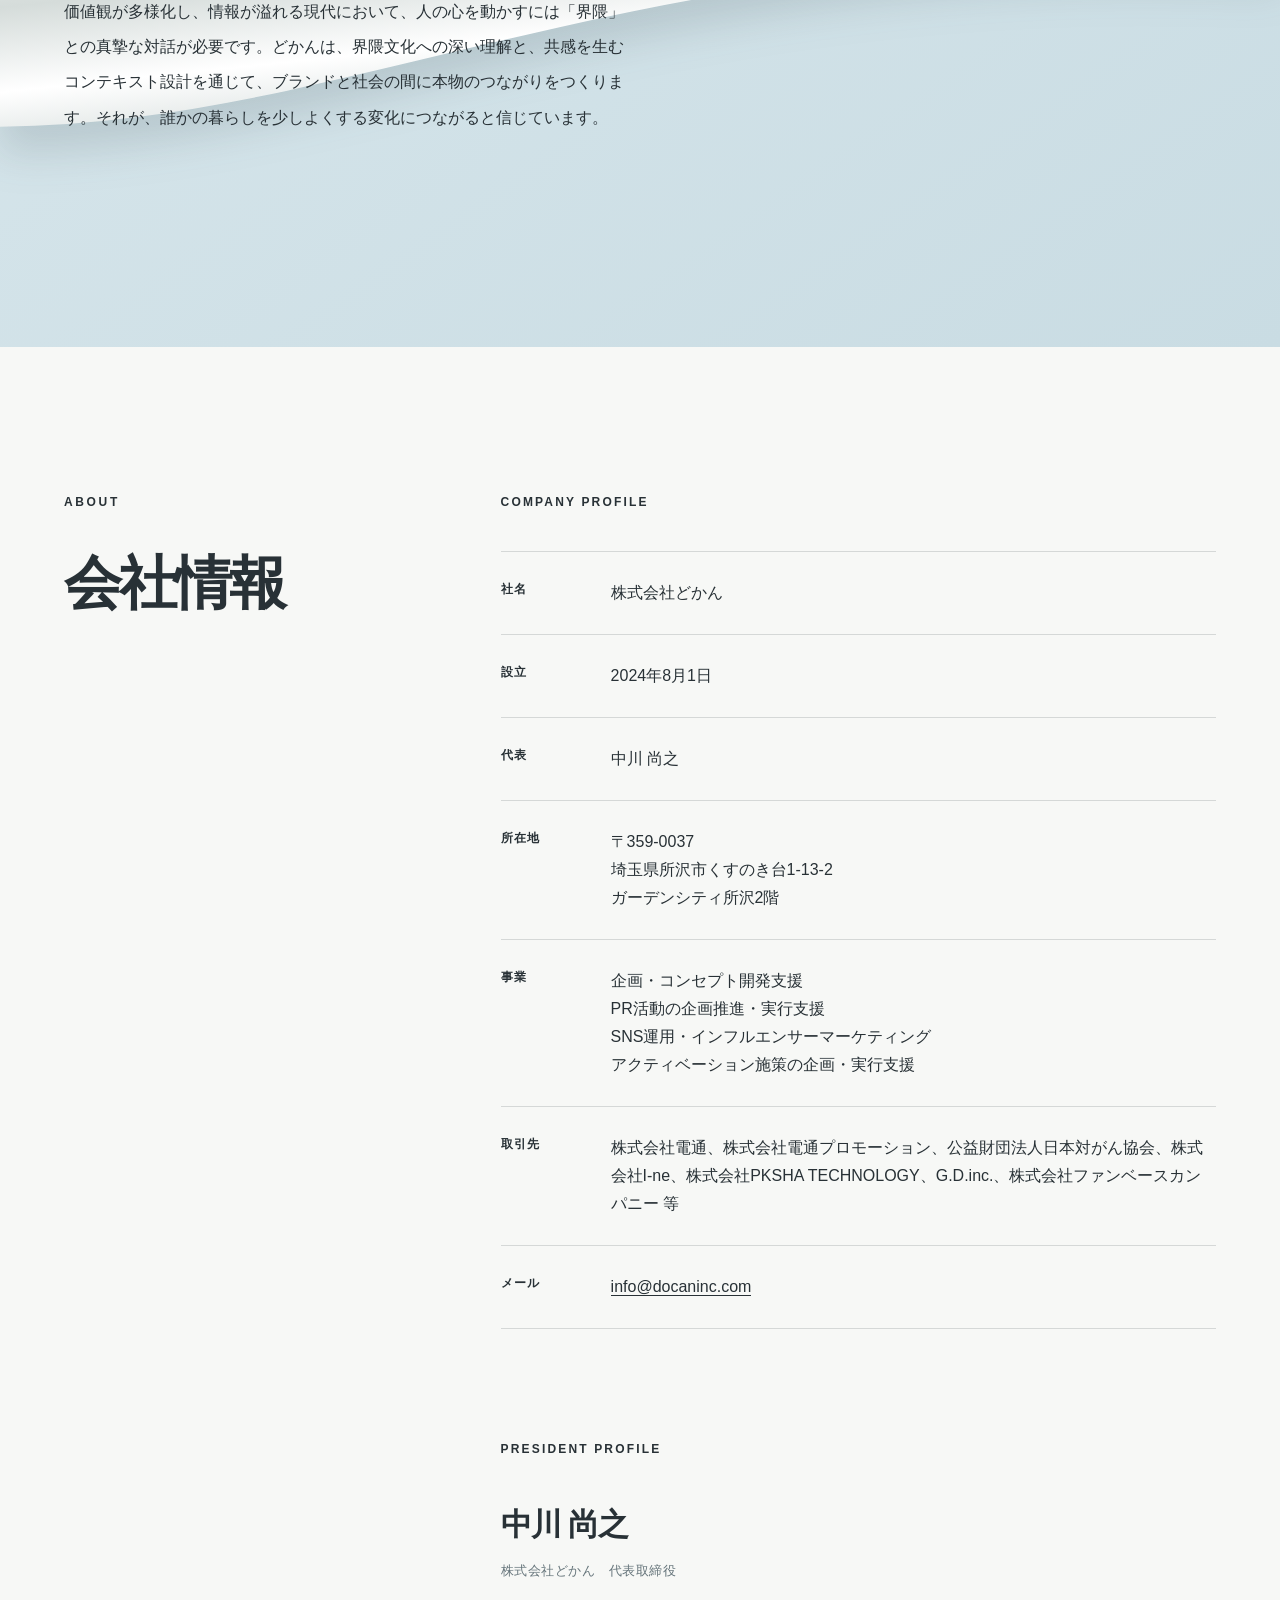
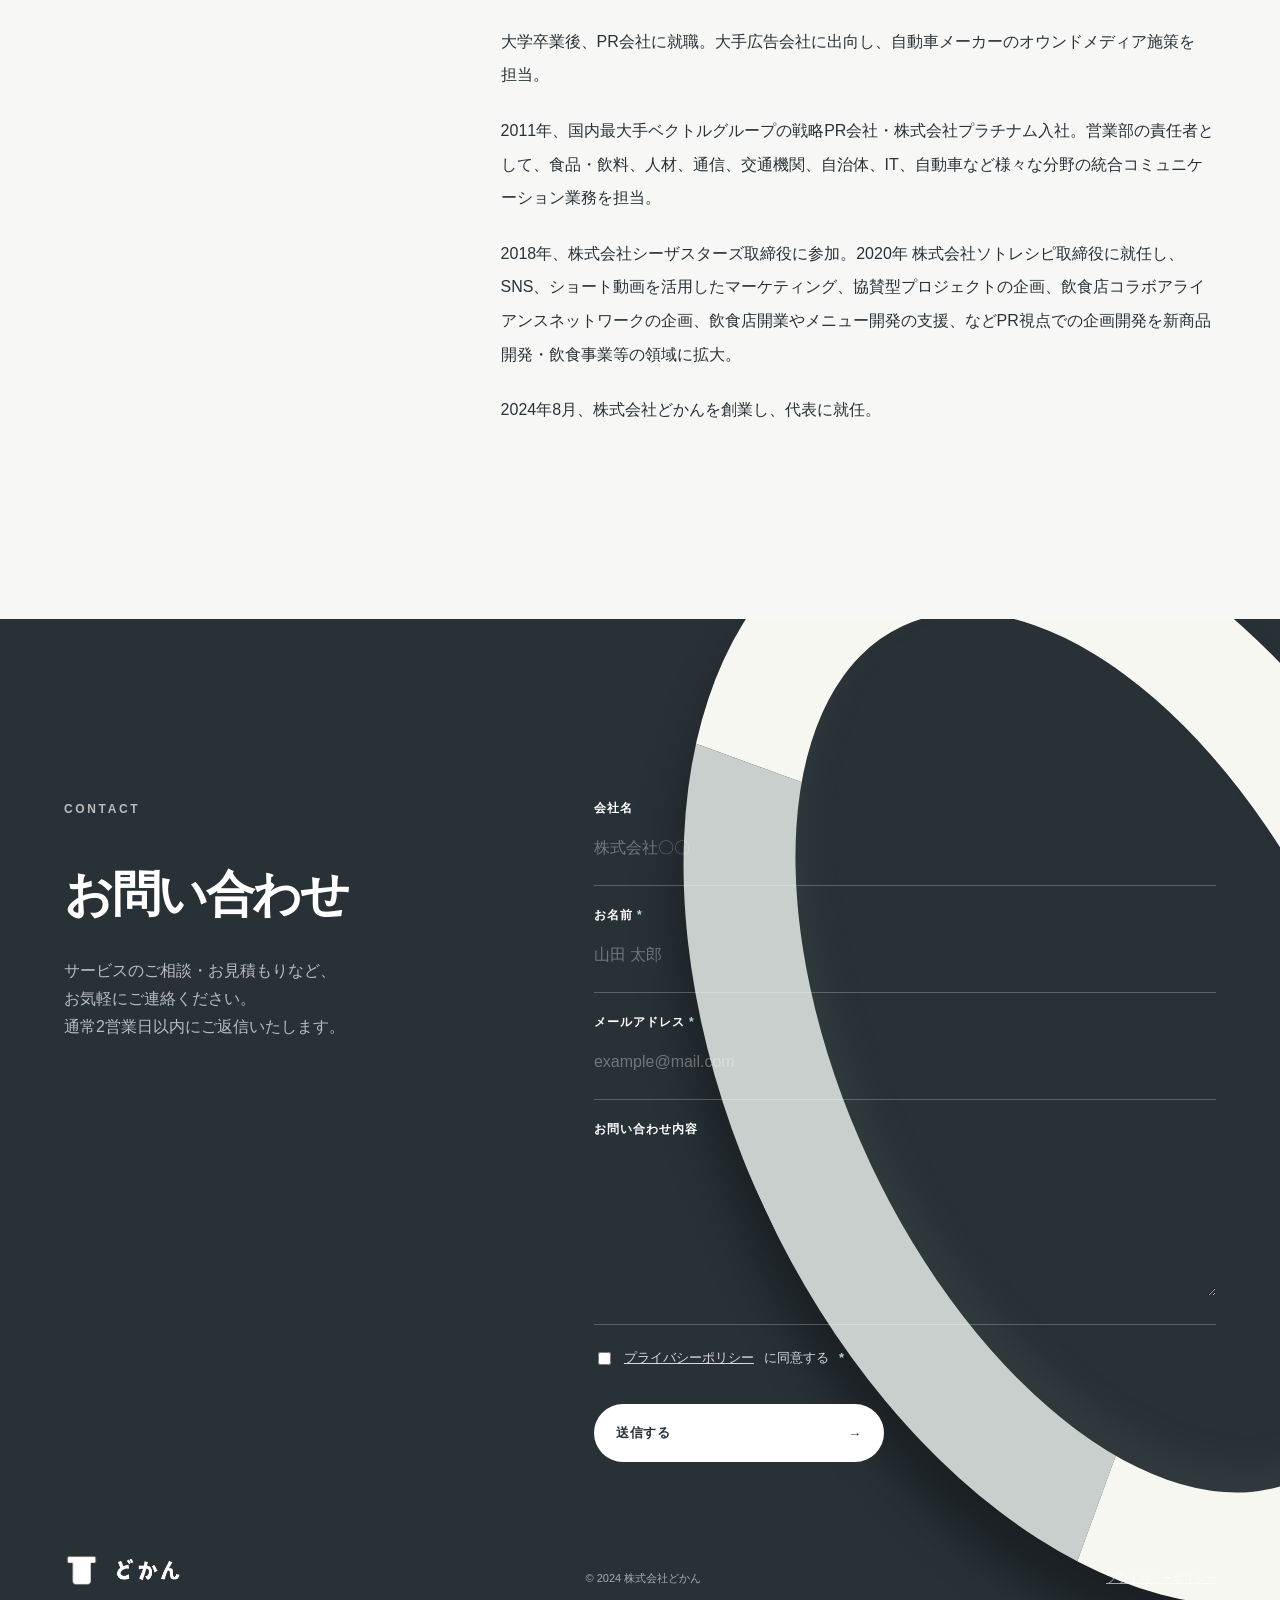
==== commit da745964: "最新情報にお知らせ欄を追加 note記事の上に、リリースや事業の節目を載せる一覧を置いた。 項目は index.html の .topics に直接書き足す。リンクのない項目は <a> ではなく <d" ====
--- a/index.html
+++ b/index.html
@@ -489,6 +489,58 @@
   color: var(--muted);
   grid-column: 1 / -1;
 }
+/* お知らせ（note記事の上）。項目は index.html の .topics に直接書き足す */
+.topics {
+  list-style: none;
+  margin: 0 0 clamp(56px, 6vw, 80px);
+  padding: 0;
+  border-top: 1px solid var(--line);
+}
+.topics li { border-bottom: 1px solid var(--line); }
+.topics a,
+.topics .topics-item {
+  display: grid;
+  grid-template-columns: 124px minmax(0,1fr) 24px;
+  gap: 0 28px;
+  align-items: baseline;
+  padding: 24px 6px;
+  text-decoration: none;
+  color: var(--ink);
+}
+.topics a { transition: background .3s ease; }
+.topics a:hover { background: rgba(255,255,255,.7); }
+.topics-date {
+  font-size: 11px;
+  letter-spacing: .14em;
+  color: var(--muted);
+  font-weight: 600;
+}
+.topics-title {
+  font-size: clamp(15px, 1.3vw, 18px);
+  font-weight: 650;
+  line-height: 1.7;
+  letter-spacing: -.02em;
+}
+.topics-ext { font-size: 15px; color: var(--muted); justify-self: end; }
+.news-sub {
+  display: flex;
+  align-items: flex-end;
+  justify-content: space-between;
+  gap: 20px;
+  margin-bottom: 26px;
+}
+.news-sub-label {
+  margin: 0;
+  font-size: 12px;
+  font-weight: 700;
+  letter-spacing: .22em;
+  color: var(--muted);
+}
+@media (max-width: 640px) {
+  .topics a,
+  .topics .topics-item { grid-template-columns: minmax(0,1fr) 24px; gap: 8px 14px; padding: 20px 2px; }
+  .topics-date { grid-column: 1 / -1; }
+}
 @media (max-width: 900px) {
   .news-grid { grid-template-columns: 1fr; }
   .news-header { flex-direction: column; align-items: flex-start; gap: 20px; }
@@ -832,6 +884,27 @@
           <p class="section-label">NEWS</p>
           <h2>最新情報</h2>
         </div>
+      </div>
+
+      <!-- お知らせ。新しいものを上に。リンクがない項目は <a> ではなく <div class="topics-item"> にする -->
+      <ul class="topics reveal">
+        <li>
+          <div class="topics-item">
+            <span class="topics-date">2026.10.29</span>
+            <span class="topics-title">飲食店コラボアライアンスが750店に拡大しました</span>
+          </div>
+        </li>
+        <li>
+          <a href="https://prtimes.jp/main/html/rd/p/000000001.000192042.html" target="_blank" rel="noopener">
+            <span class="topics-date">2026.10.05</span>
+            <span class="topics-title">PR会社の実務知見をAIに実装する「PRエンジニアリング」の提供を開始しました</span>
+            <span class="topics-ext" aria-hidden="true">↗</span>
+          </a>
+        </li>
+      </ul>
+
+      <div class="news-sub reveal">
+        <p class="news-sub-label">note</p>
         <a class="news-link-all" href="https://note.com/docan_inc" target="_blank" rel="noopener">note をすべて見る ↗</a>
       </div>
       <div class="news-grid" id="newsGrid">
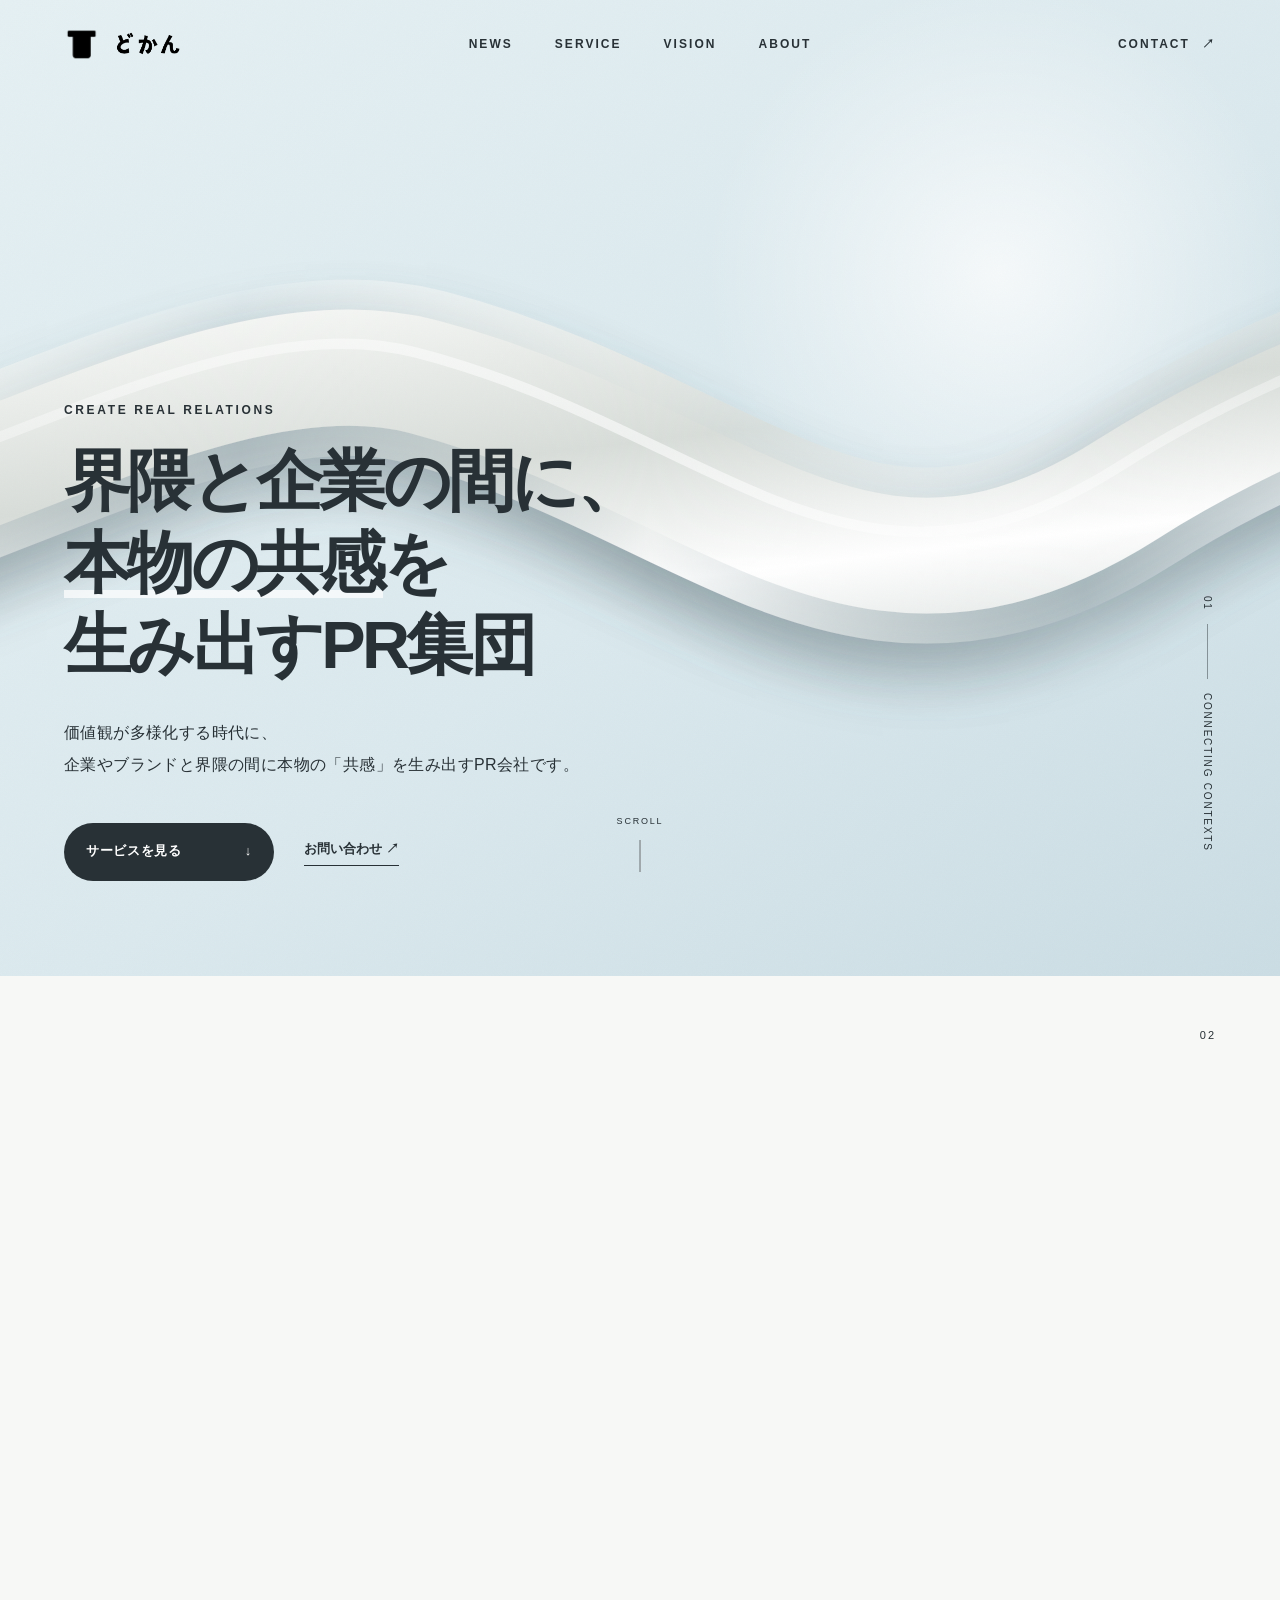
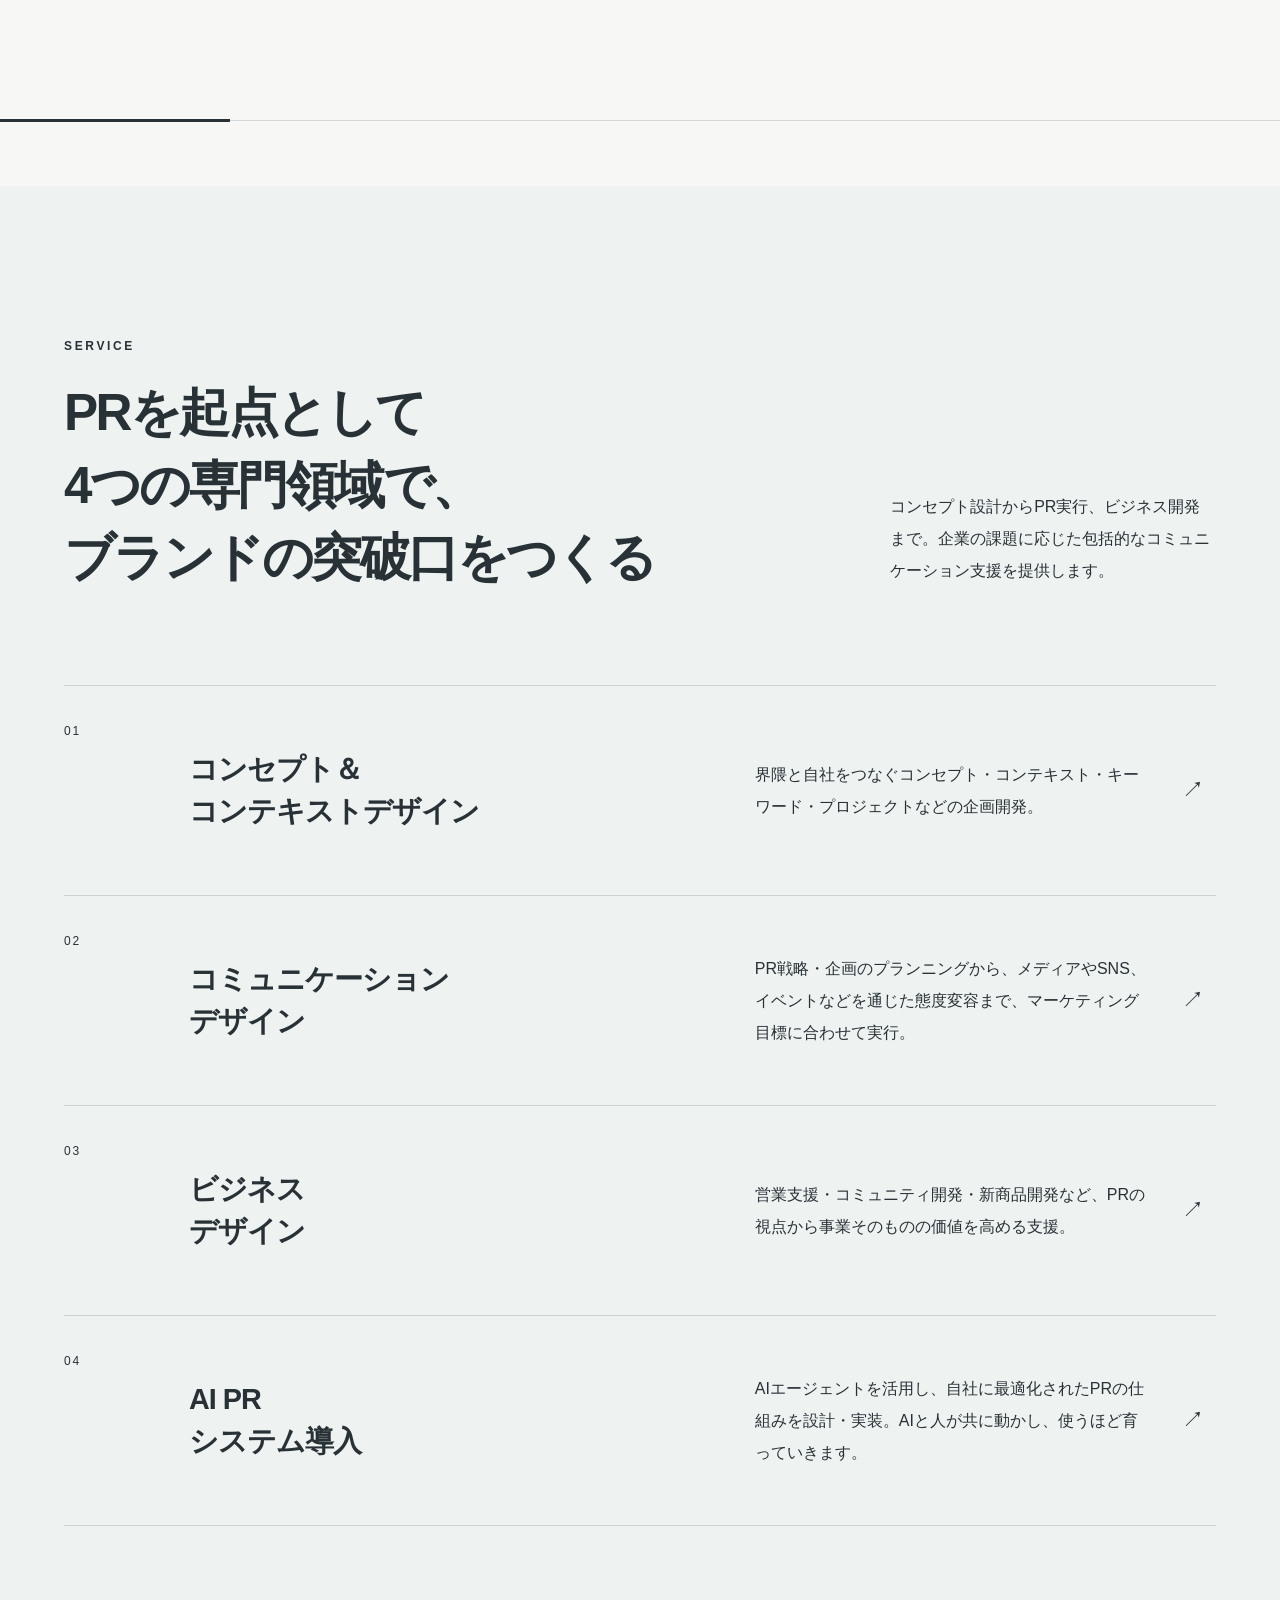
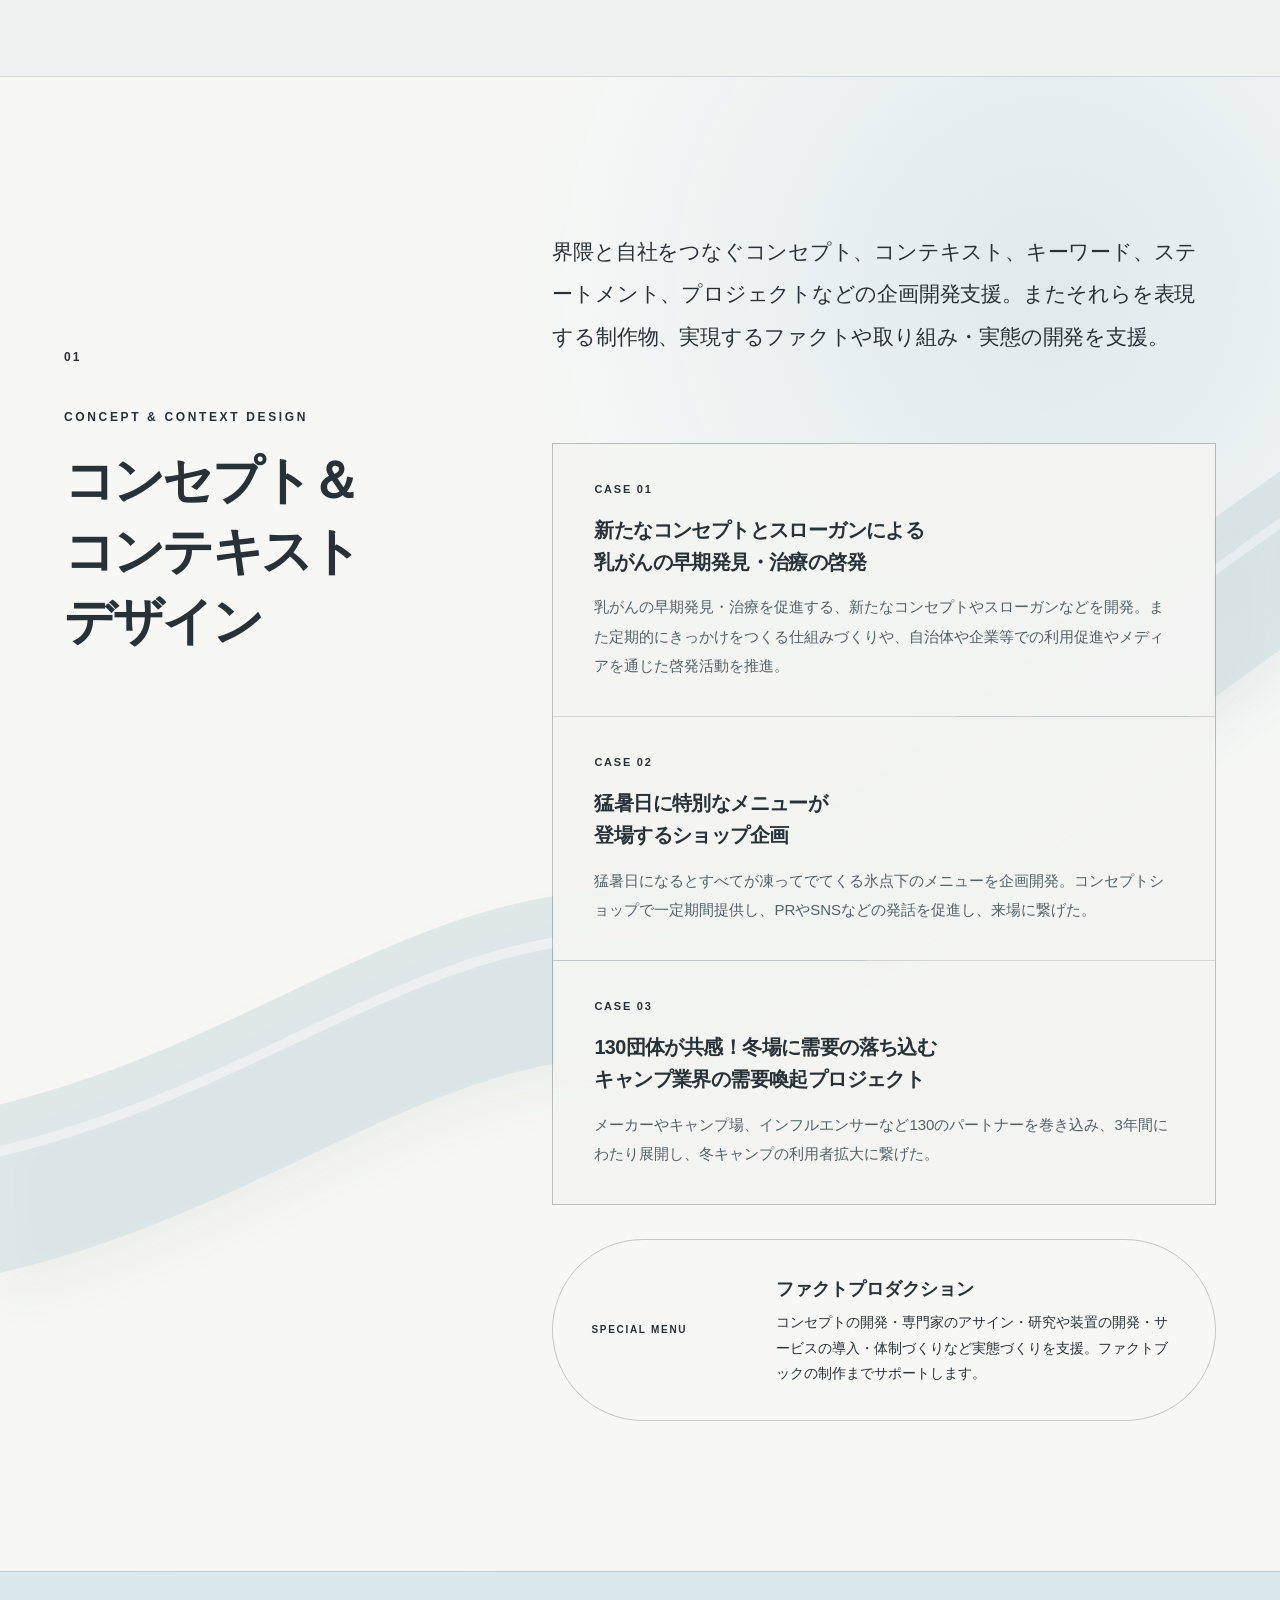
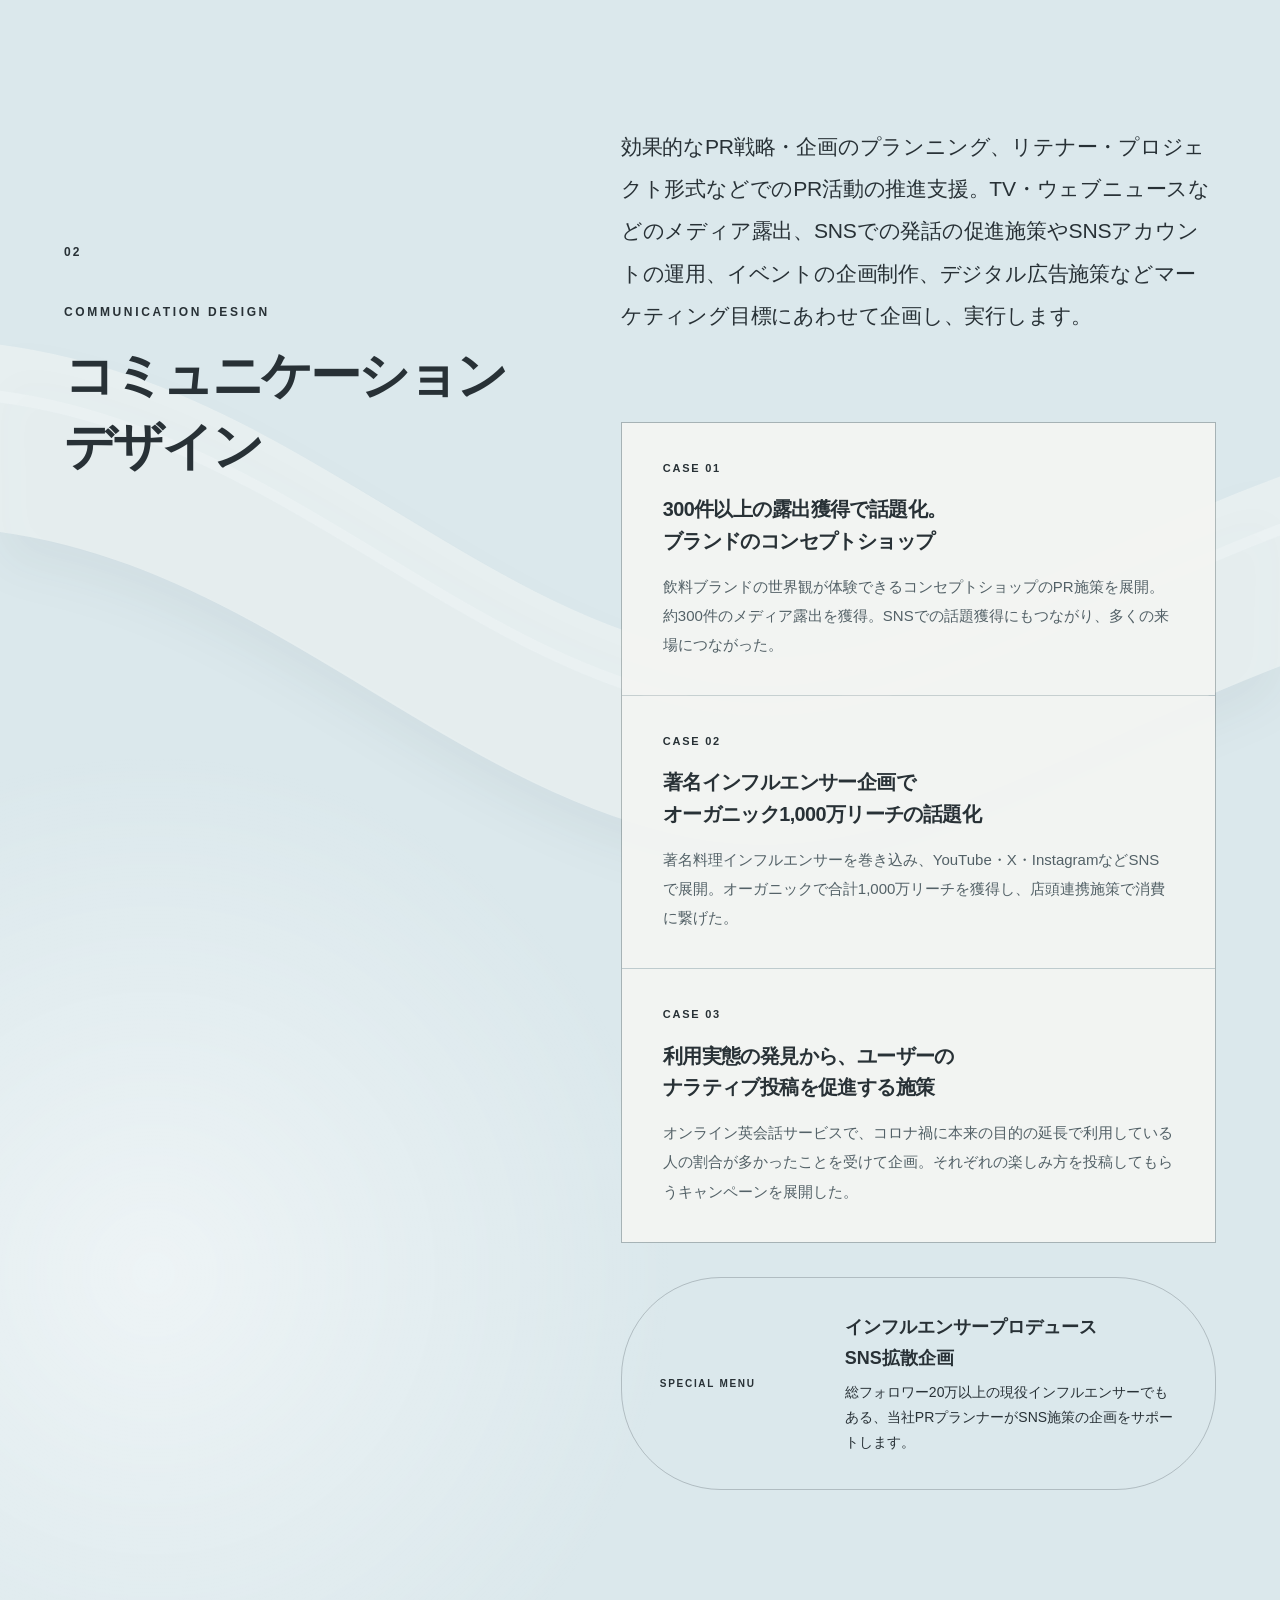
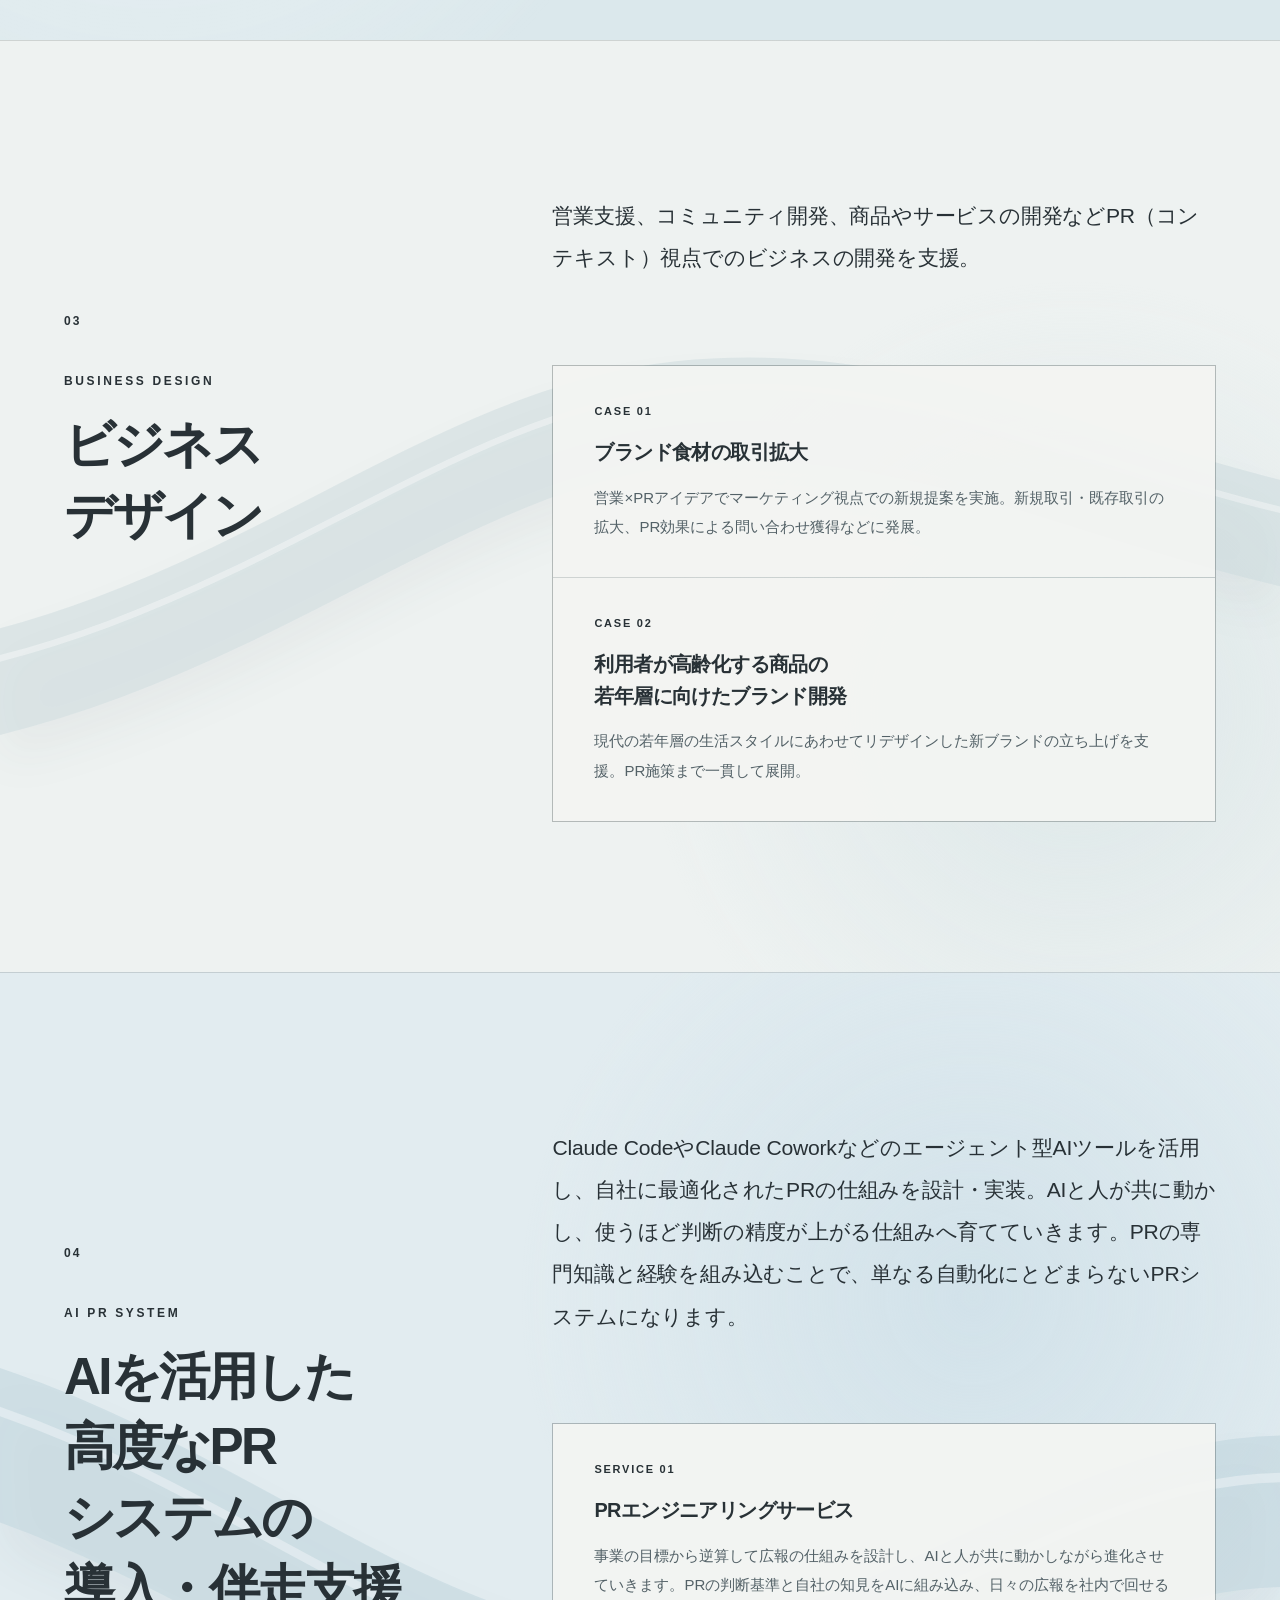
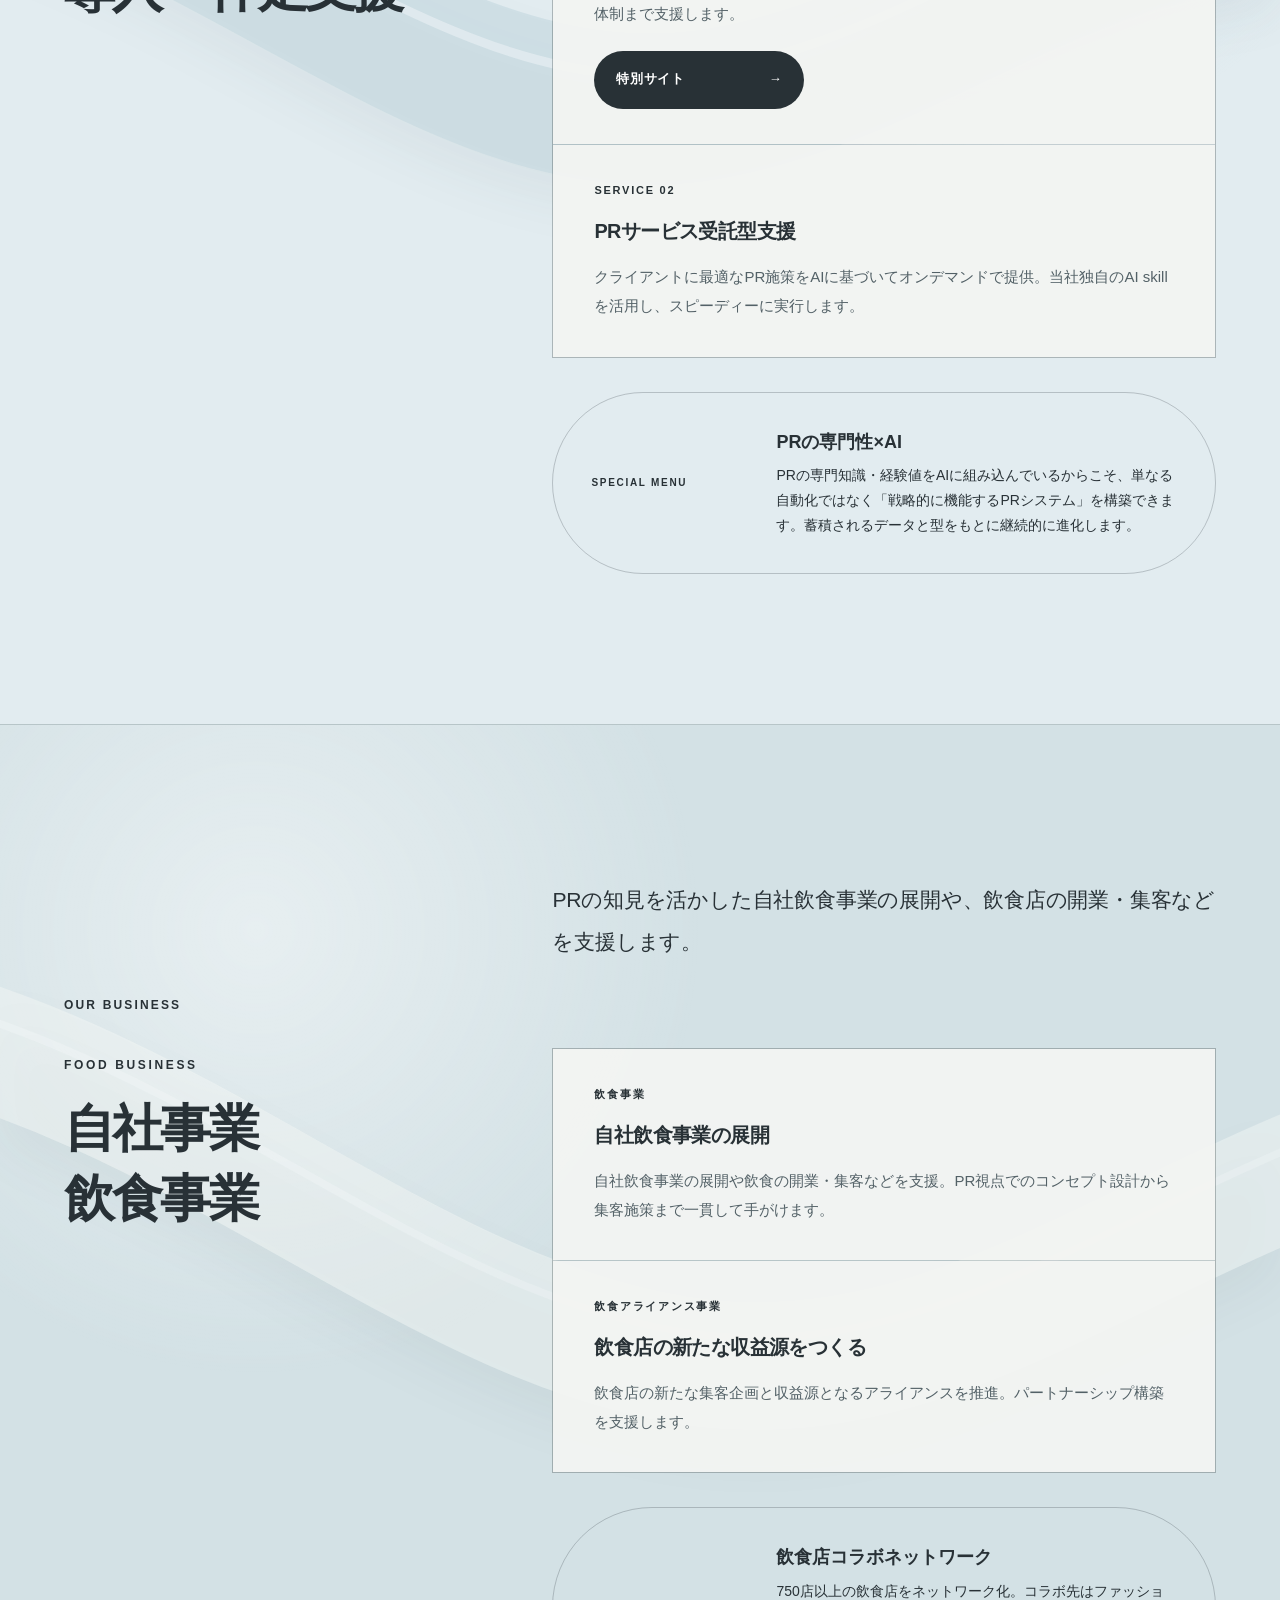
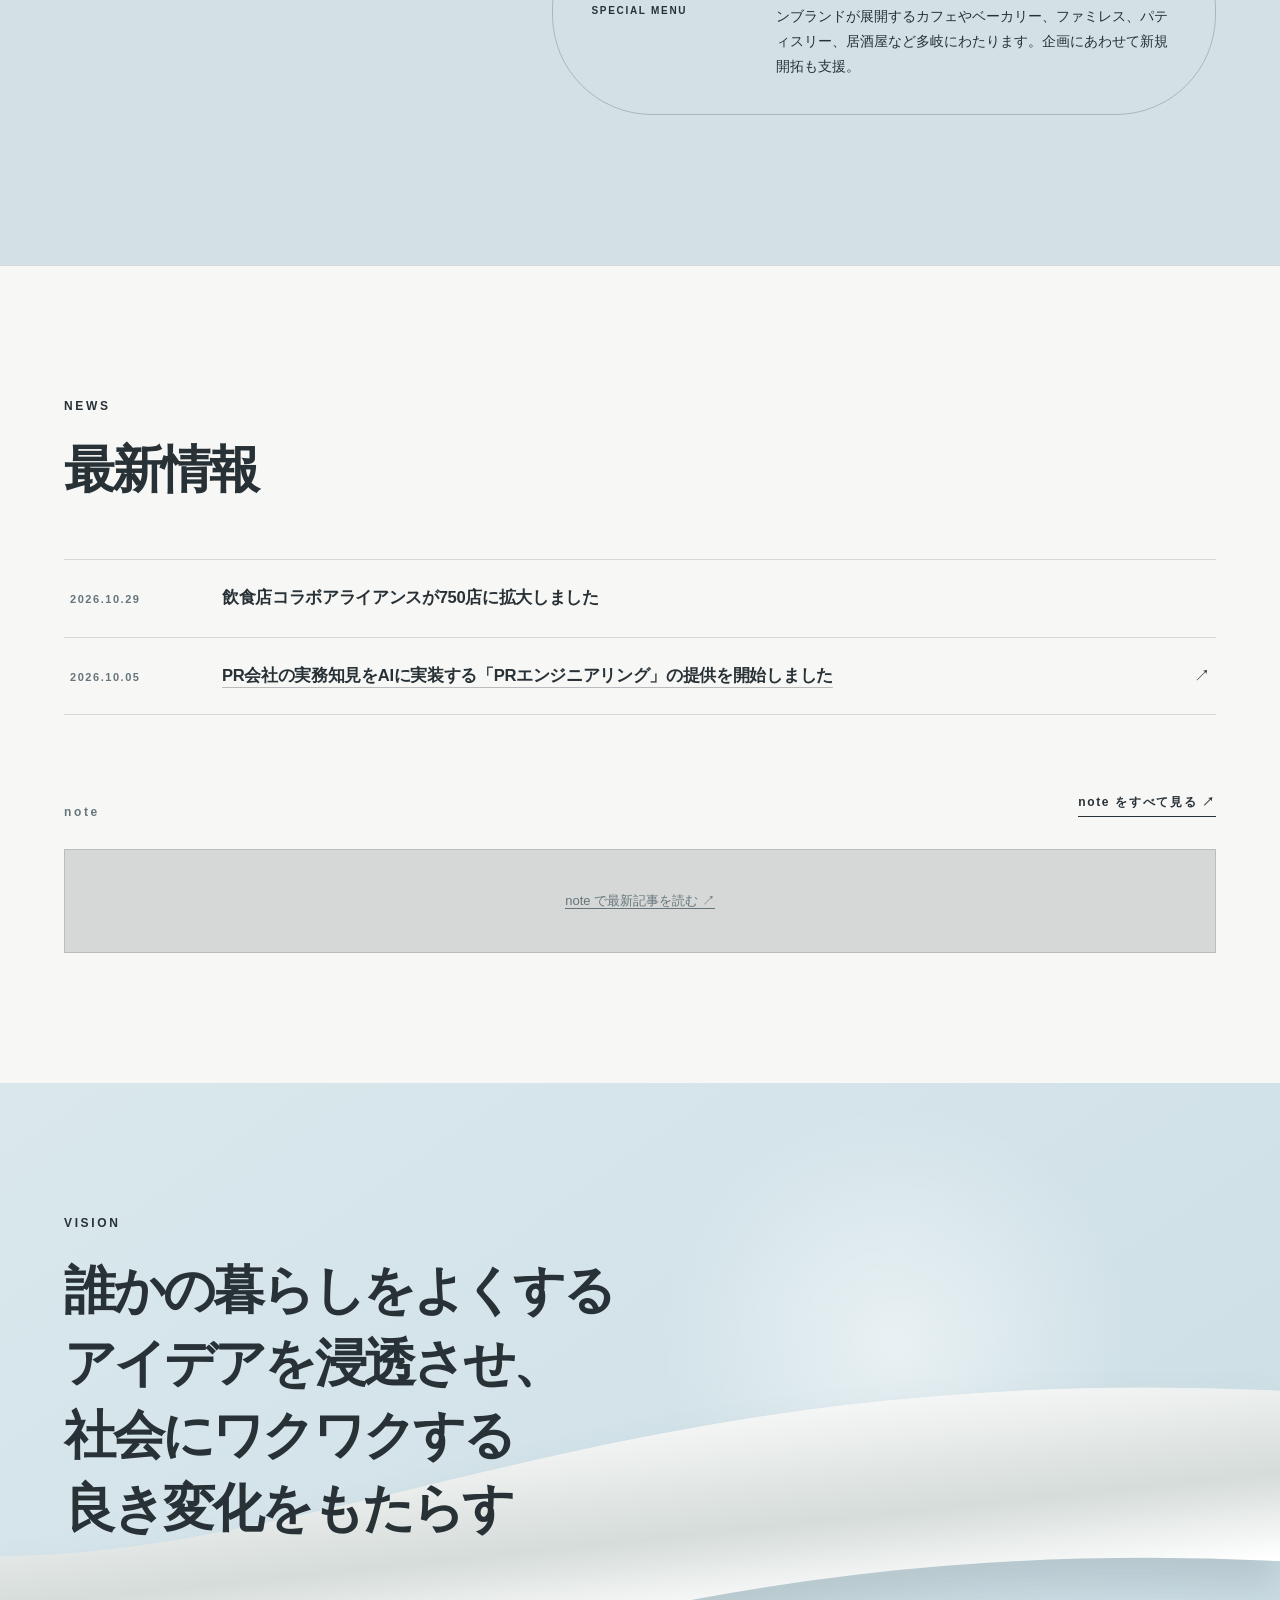
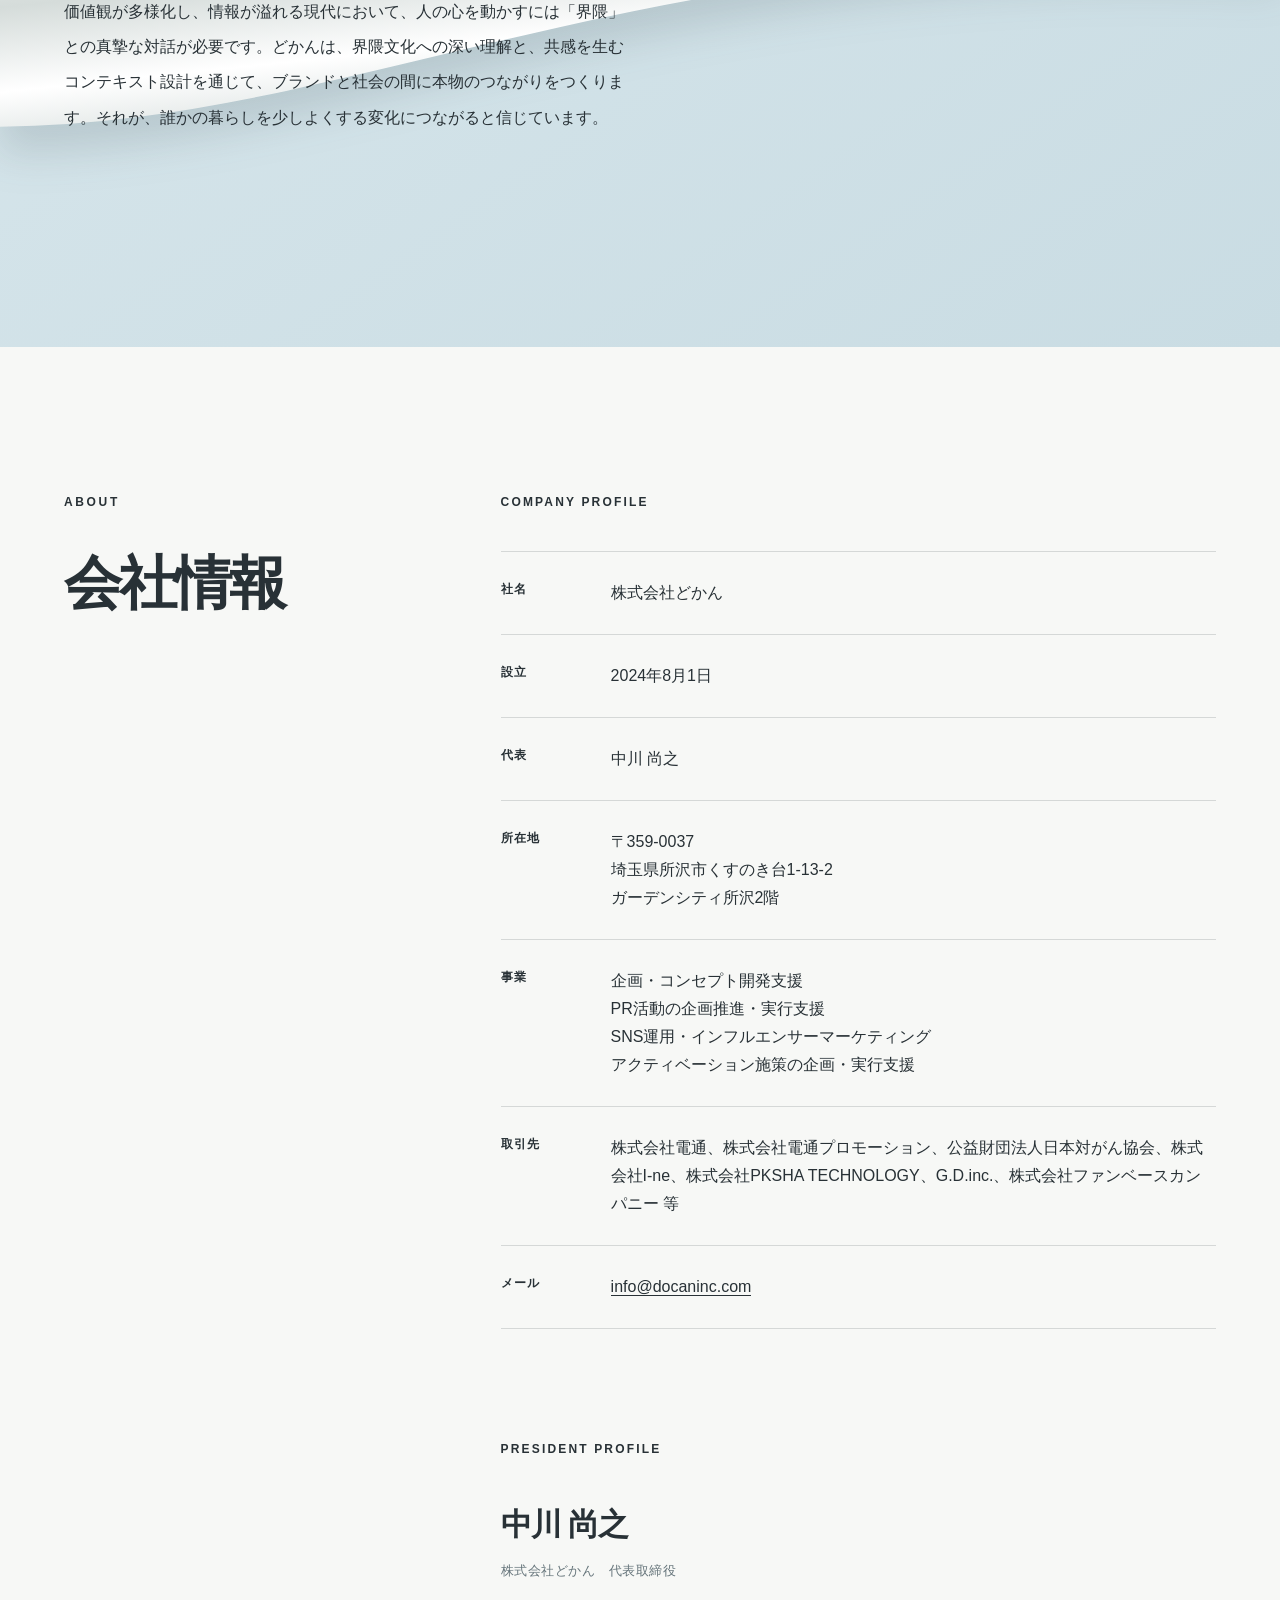
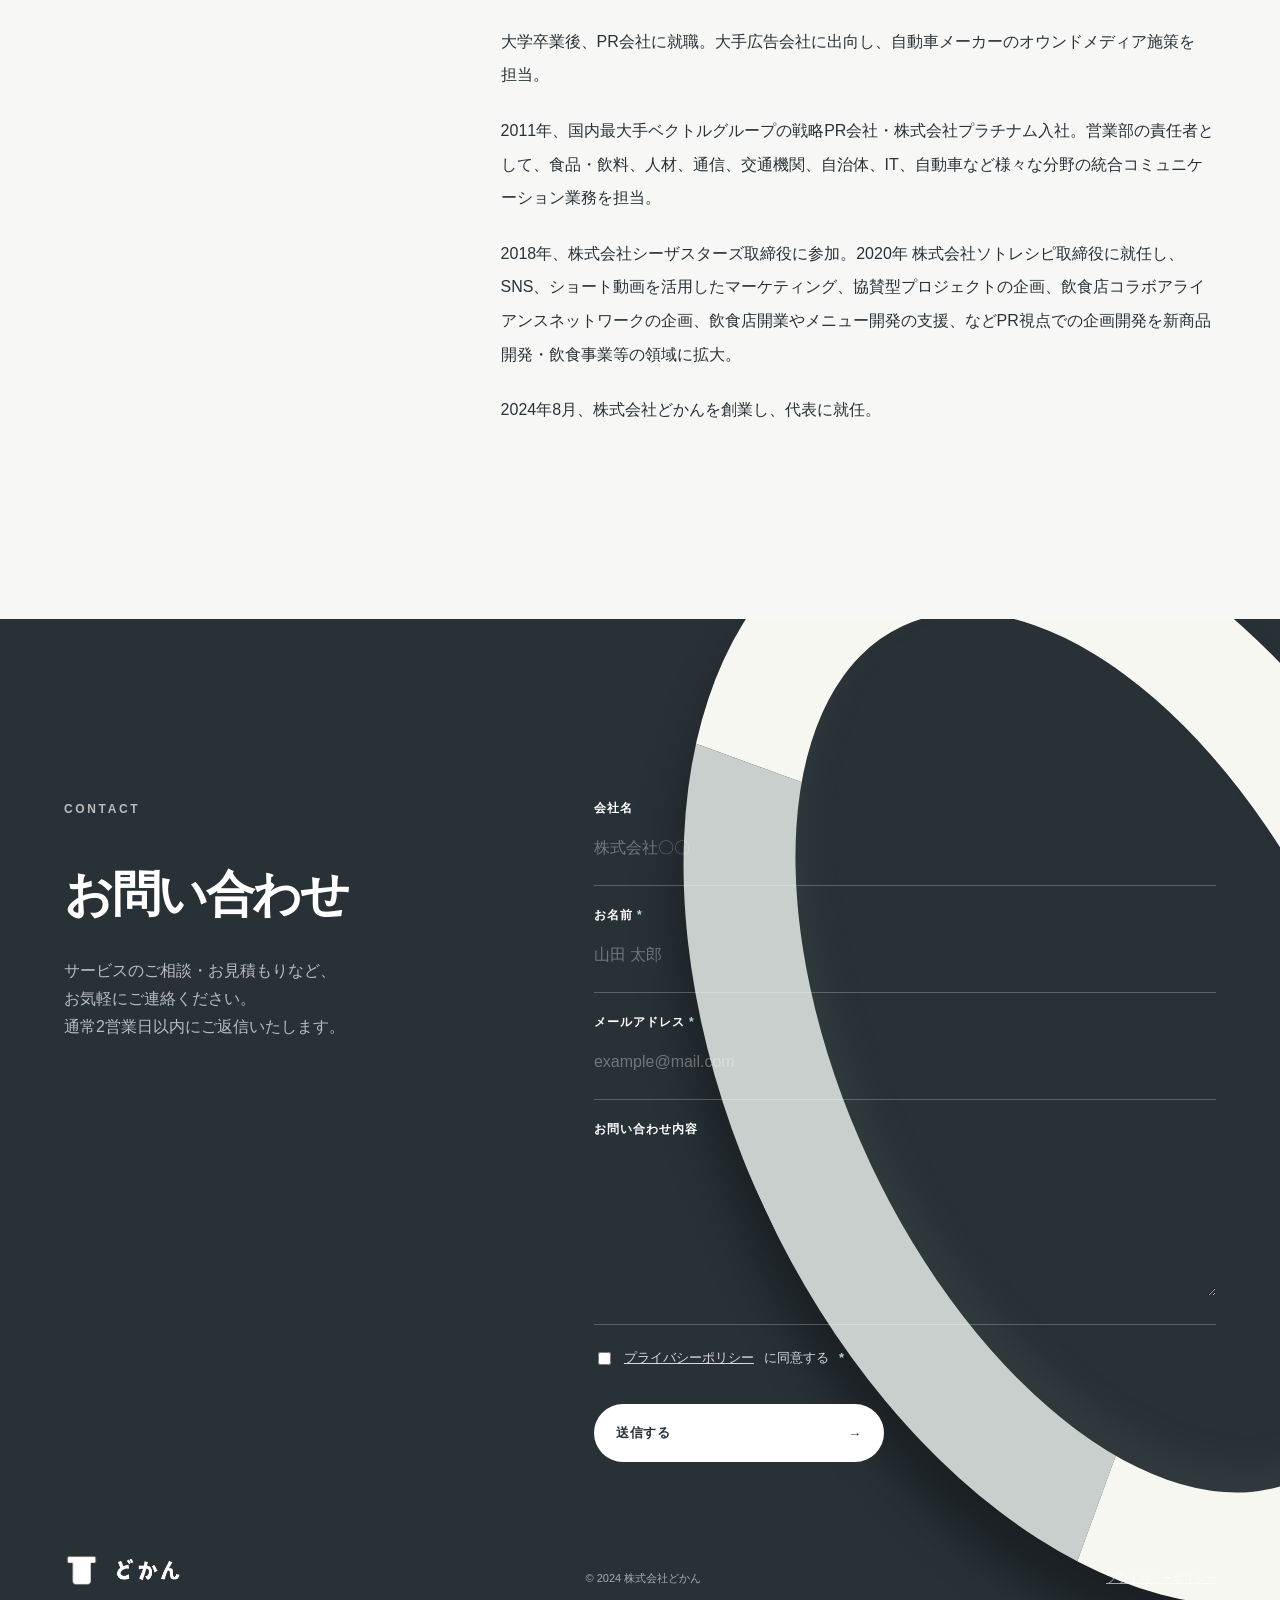
==== commit 07fca9fa: "飲食コラボの店舗数を更新し、お知らせのリンクを見た目で分かるように - 「600店以上の飲食店をネットワーク化」→「750店以上」   企業・広告会社向けLPの最新値（167ブランド・759店舗、20" ====
--- a/index.html
+++ b/index.html
@@ -521,7 +521,22 @@
   line-height: 1.7;
   letter-spacing: -.02em;
 }
-.topics-ext { font-size: 15px; color: var(--muted); justify-self: end; }
+/* リンクがある項目は、下線と矢印で押せることが分かるようにする */
+.topics a .topics-title {
+  text-decoration: underline;
+  text-decoration-thickness: 1px;
+  text-decoration-color: rgba(40,49,54,.3);
+  text-underline-offset: 6px;
+  transition: text-decoration-color .3s ease;
+}
+.topics a:hover .topics-title { text-decoration-color: var(--ink); }
+.topics-ext {
+  font-size: 16px;
+  color: var(--ink);
+  justify-self: end;
+  transition: transform .3s ease;
+}
+.topics a:hover .topics-ext { transform: translate(2px, -2px); }
 .news-sub {
   display: flex;
   align-items: flex-end;
@@ -872,7 +887,7 @@
           </div>
           <aside class="special-menu reveal">
             <span>SPECIAL MENU</span>
-            <div><h3><span class="phrase">飲食店コラボ</span><wbr><span class="phrase">ネットワーク</span></h3><p>600店以上の飲食店をネットワーク化。コラボ先はファッションブランドが展開するカフェやベーカリー、ファミレス、パティスリー、居酒屋など多岐にわたります。企画にあわせて新規開拓も支援。</p></div>
+            <div><h3><span class="phrase">飲食店コラボ</span><wbr><span class="phrase">ネットワーク</span></h3><p>750店以上の飲食店をネットワーク化。コラボ先はファッションブランドが展開するカフェやベーカリー、ファミレス、パティスリー、居酒屋など多岐にわたります。企画にあわせて新規開拓も支援。</p></div>
           </aside>
         </div>
       </div>
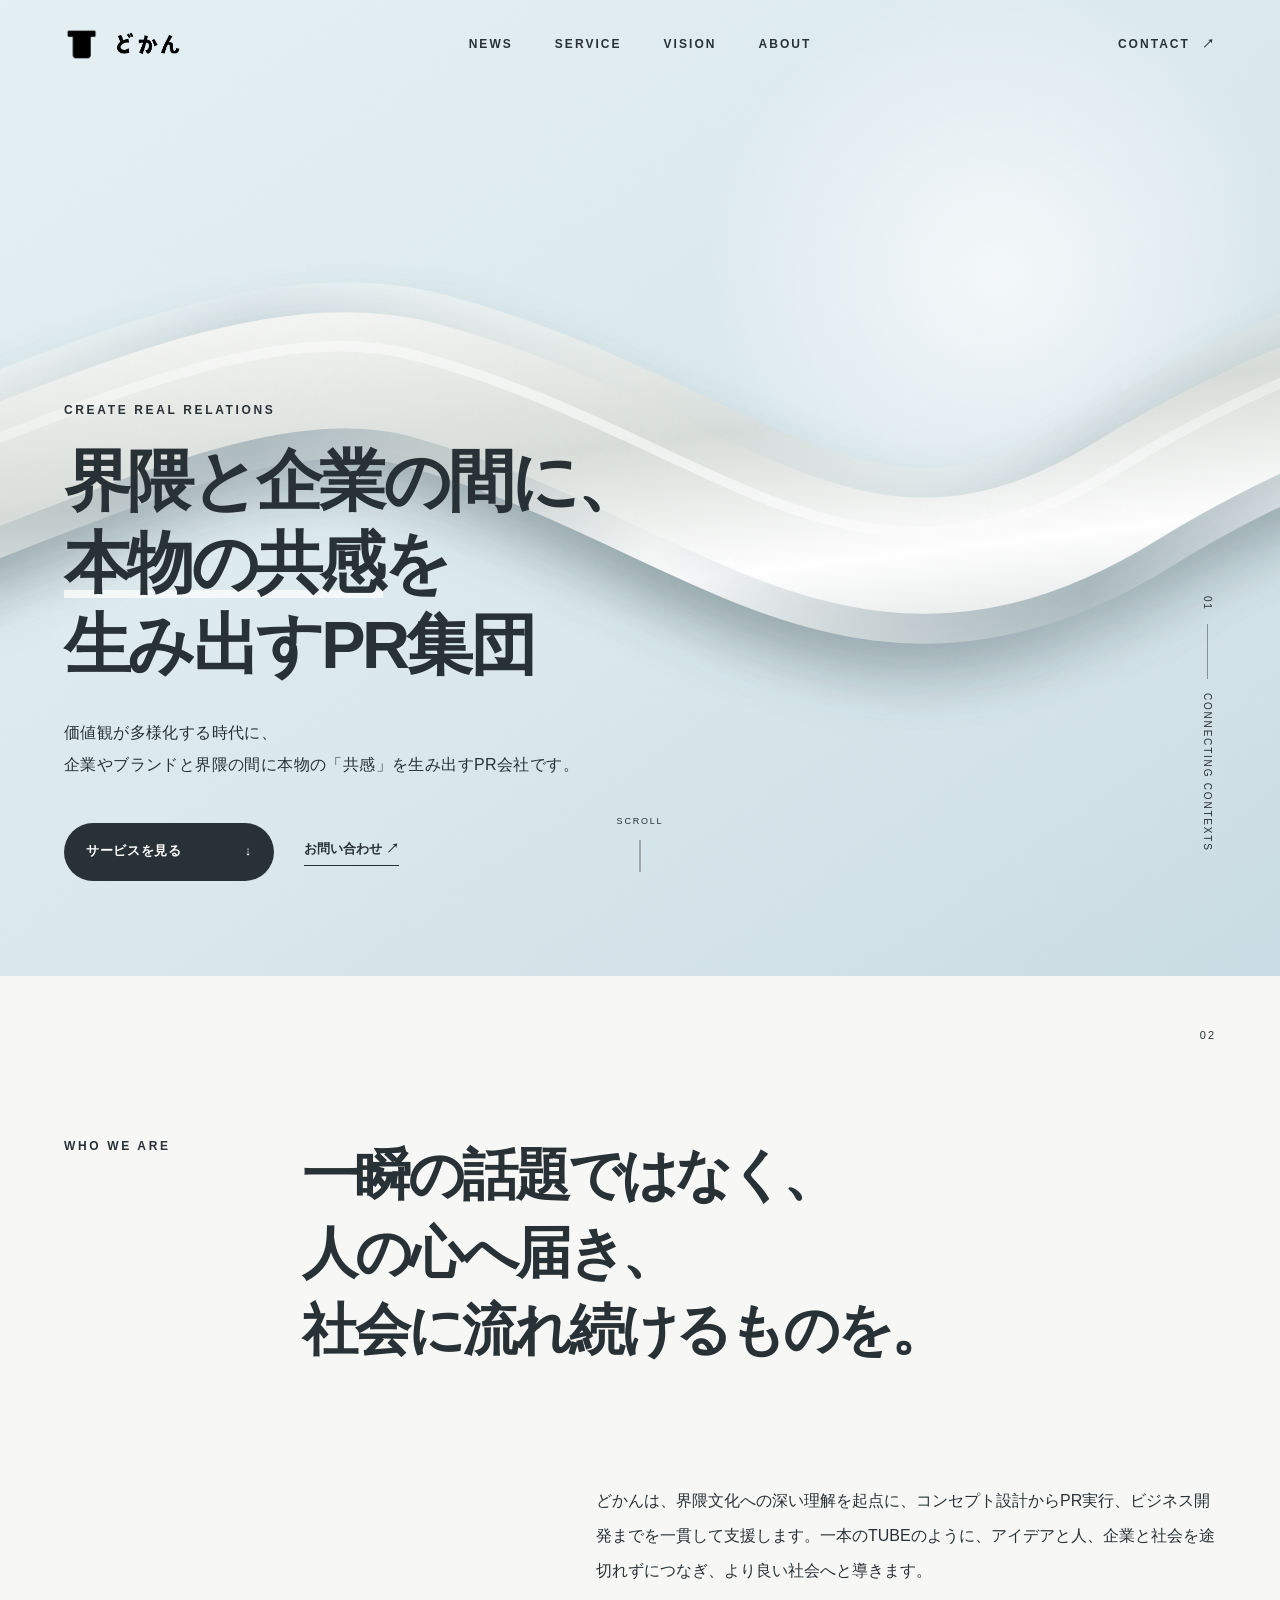
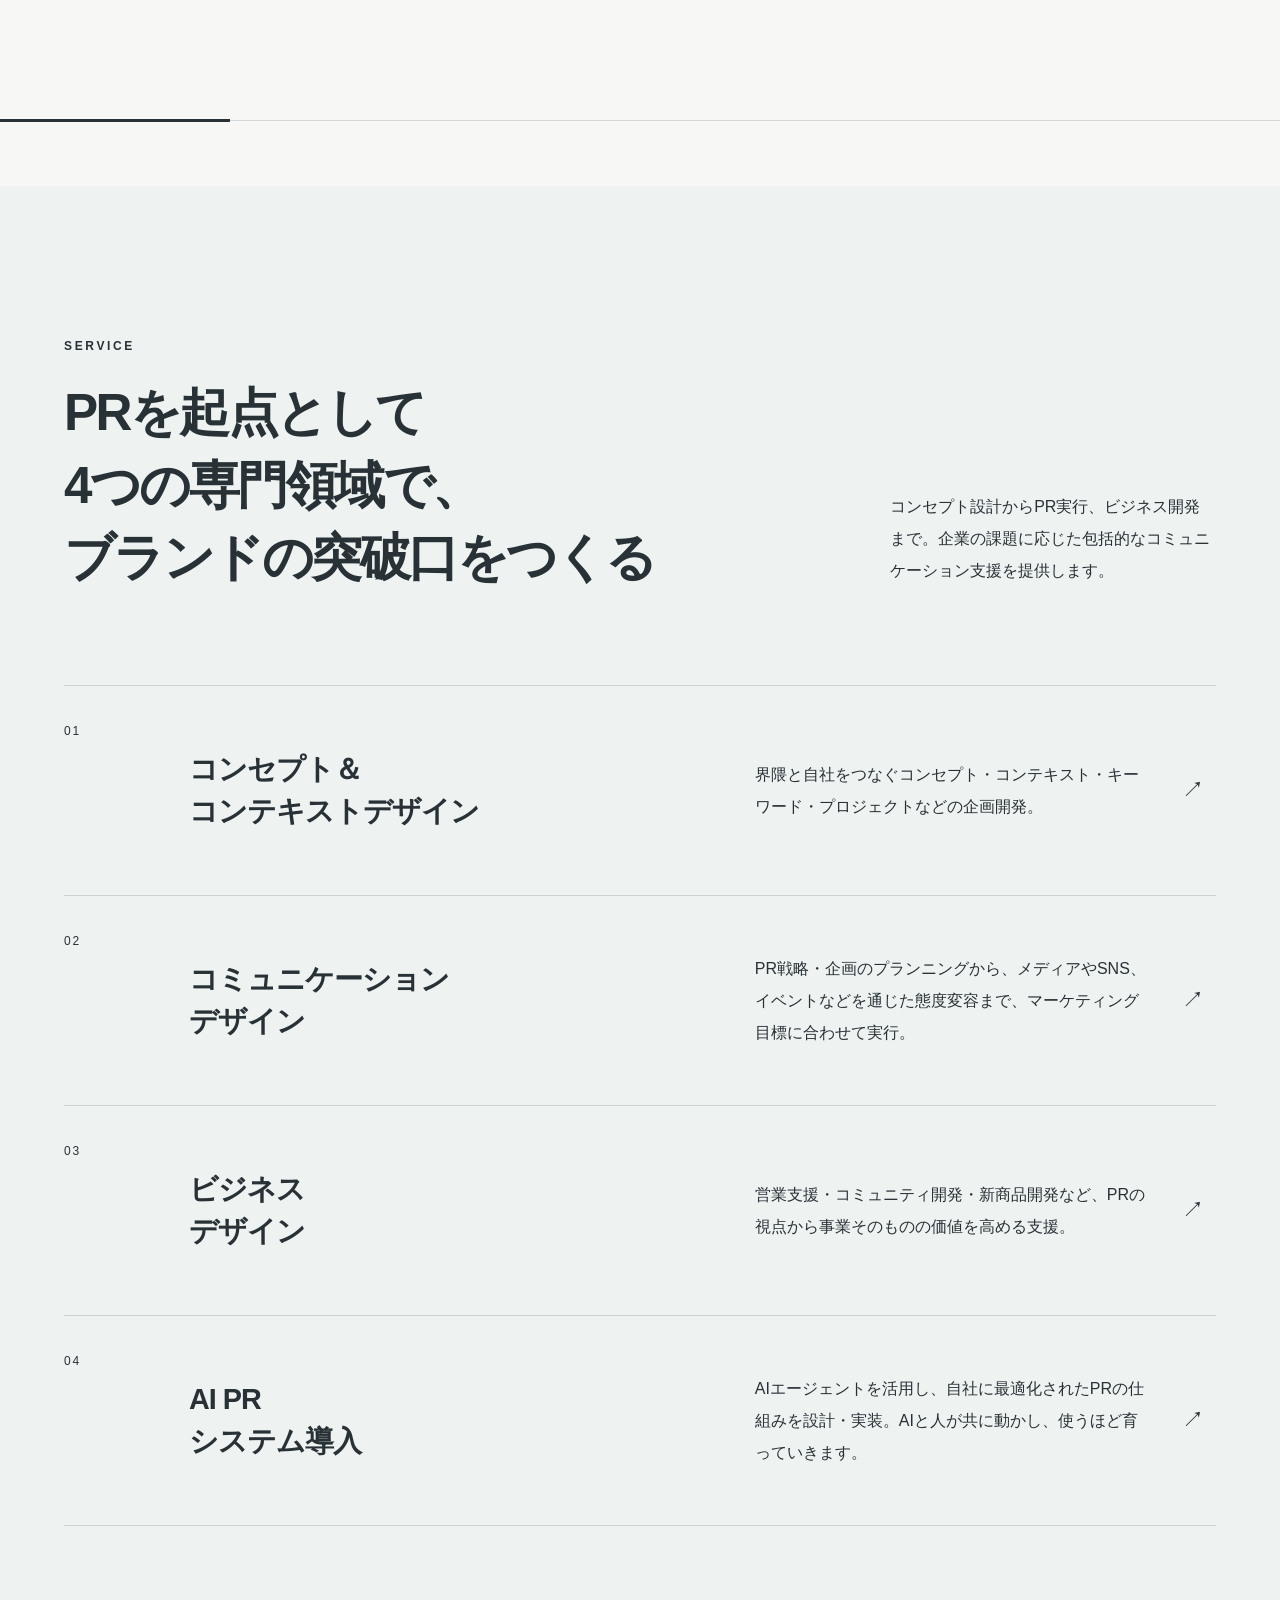
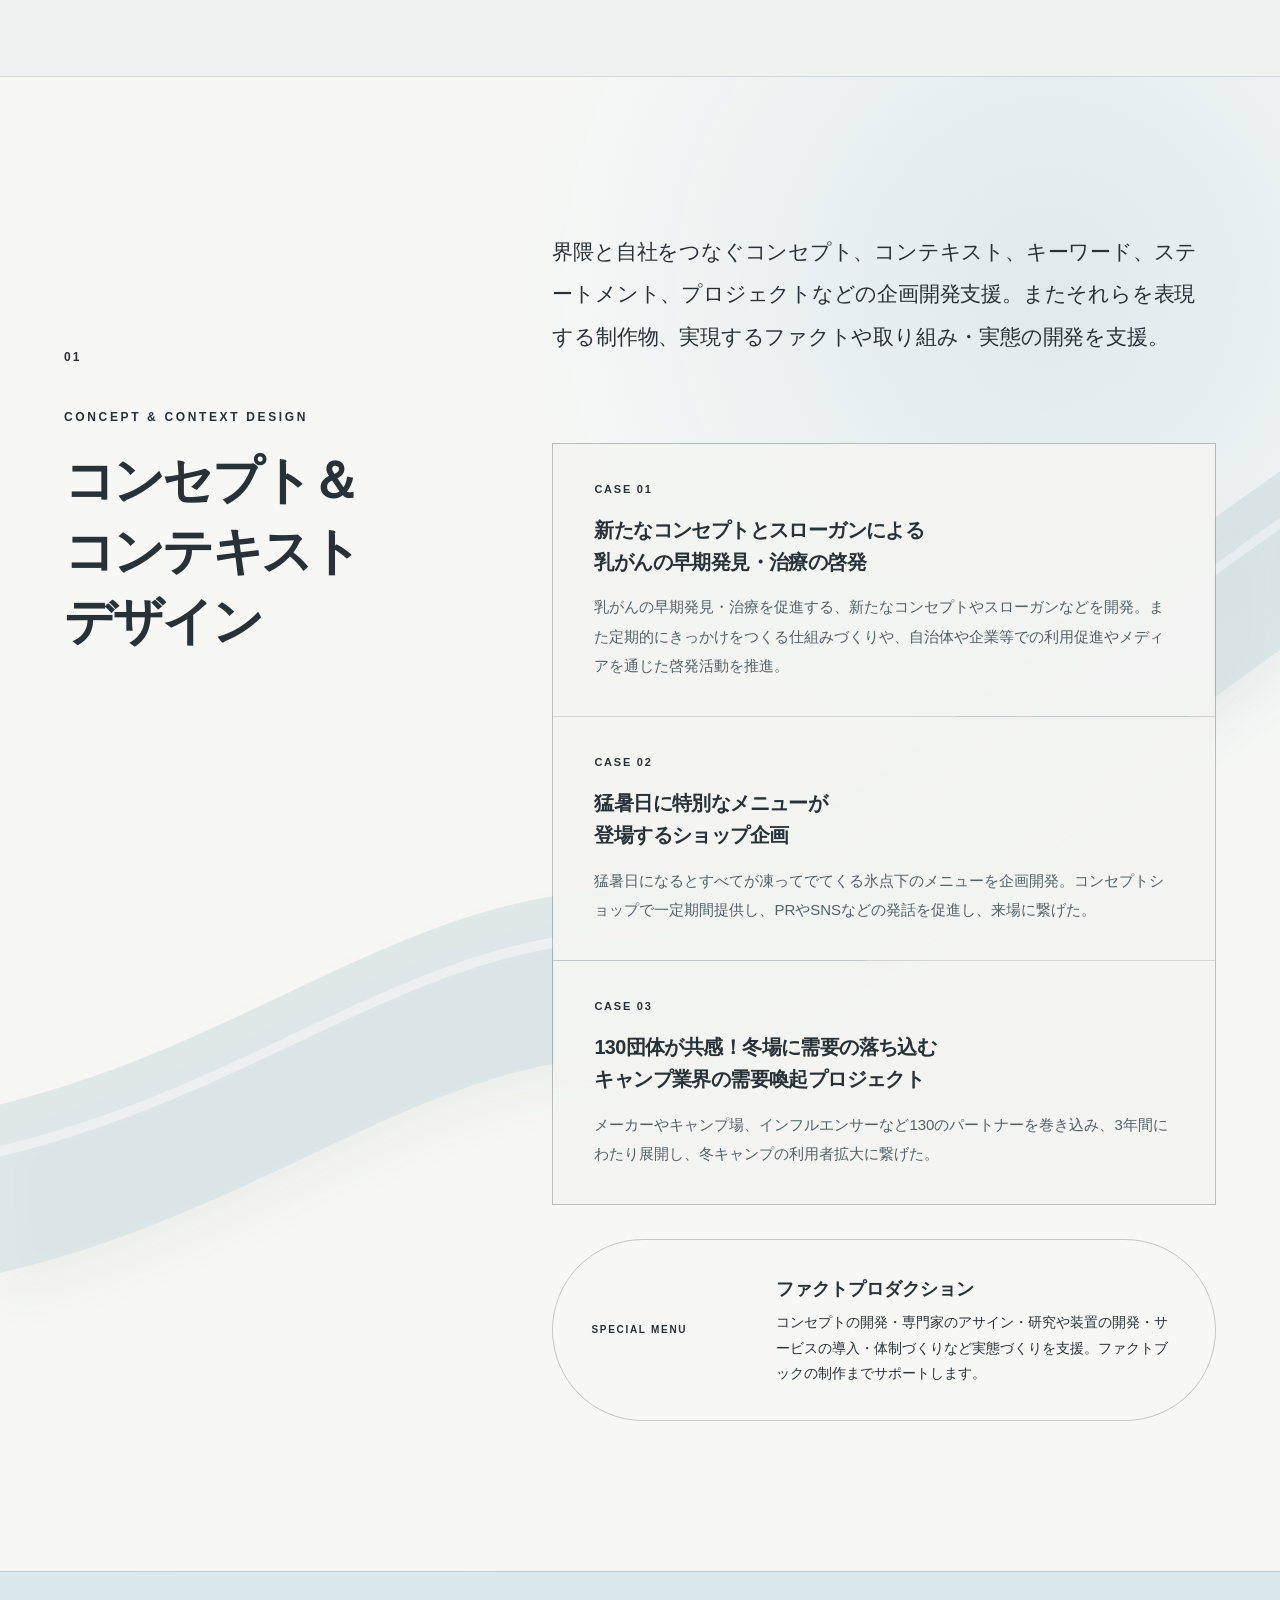
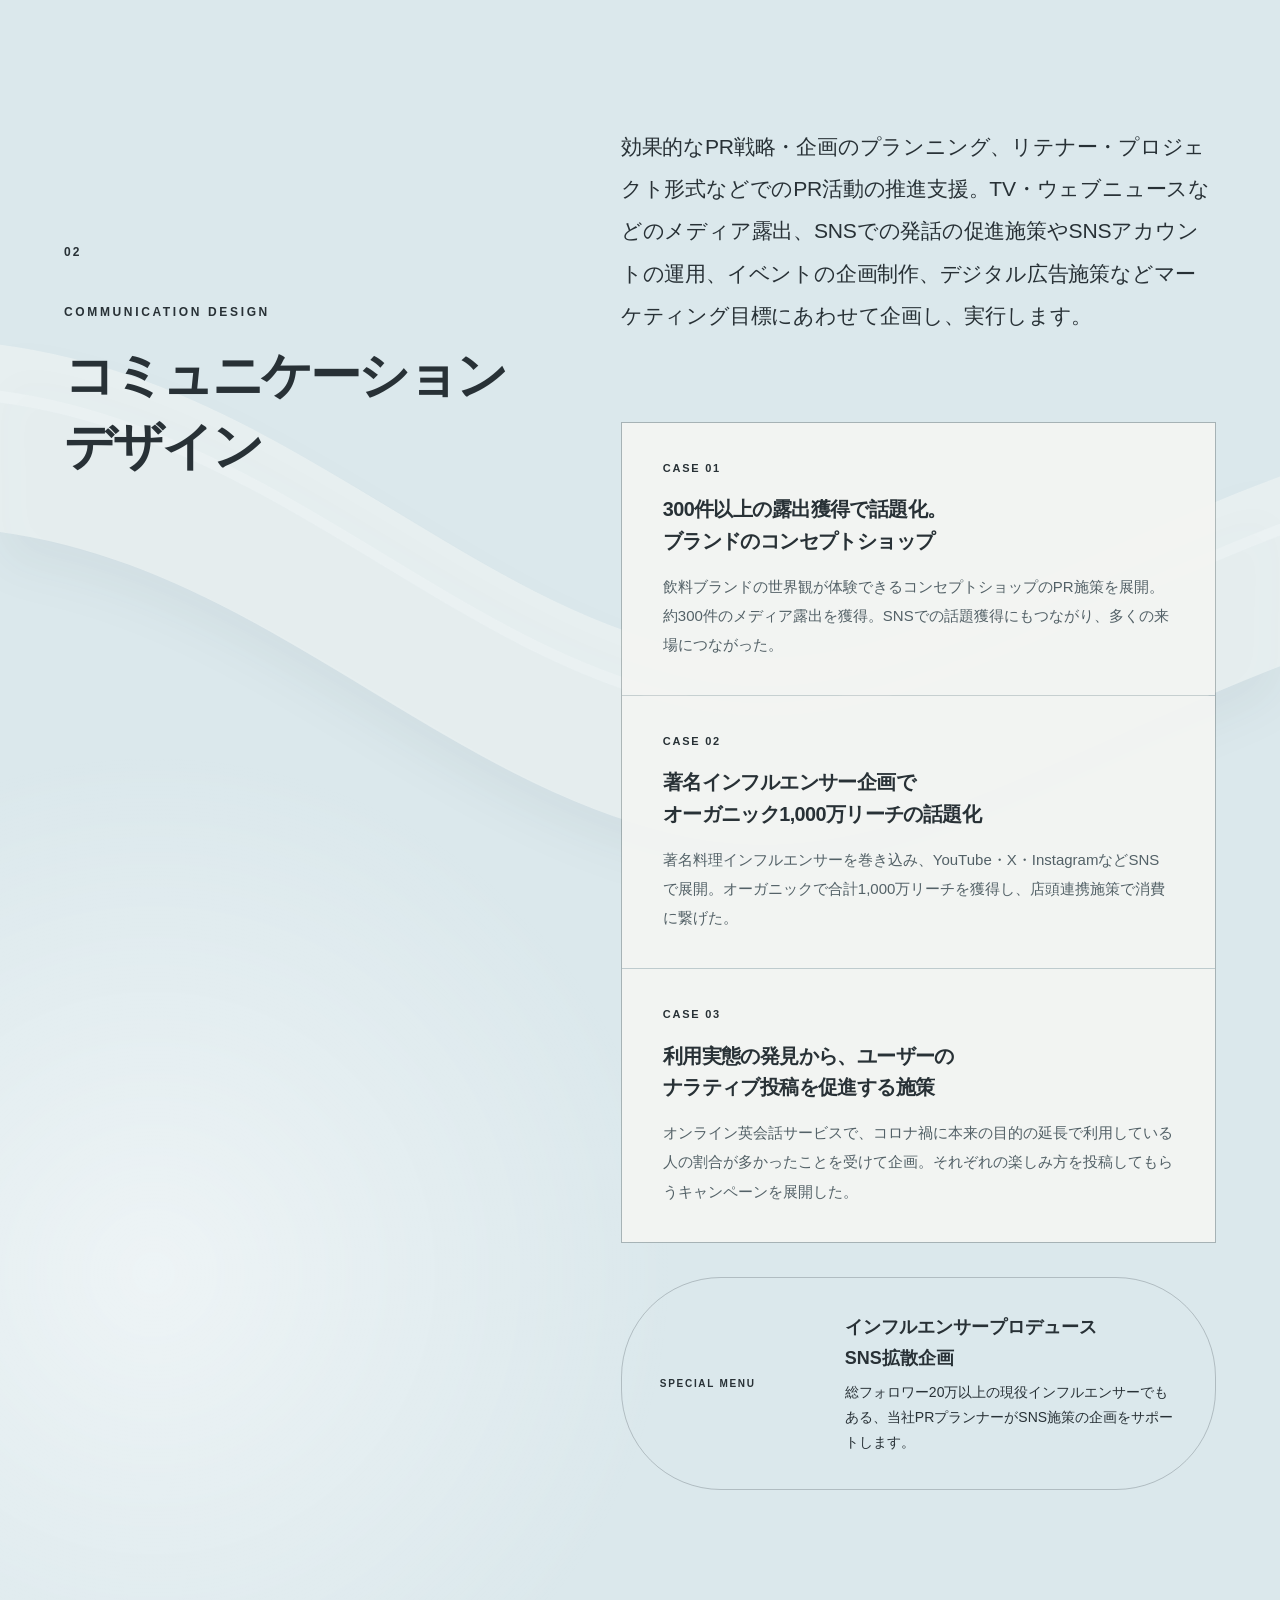
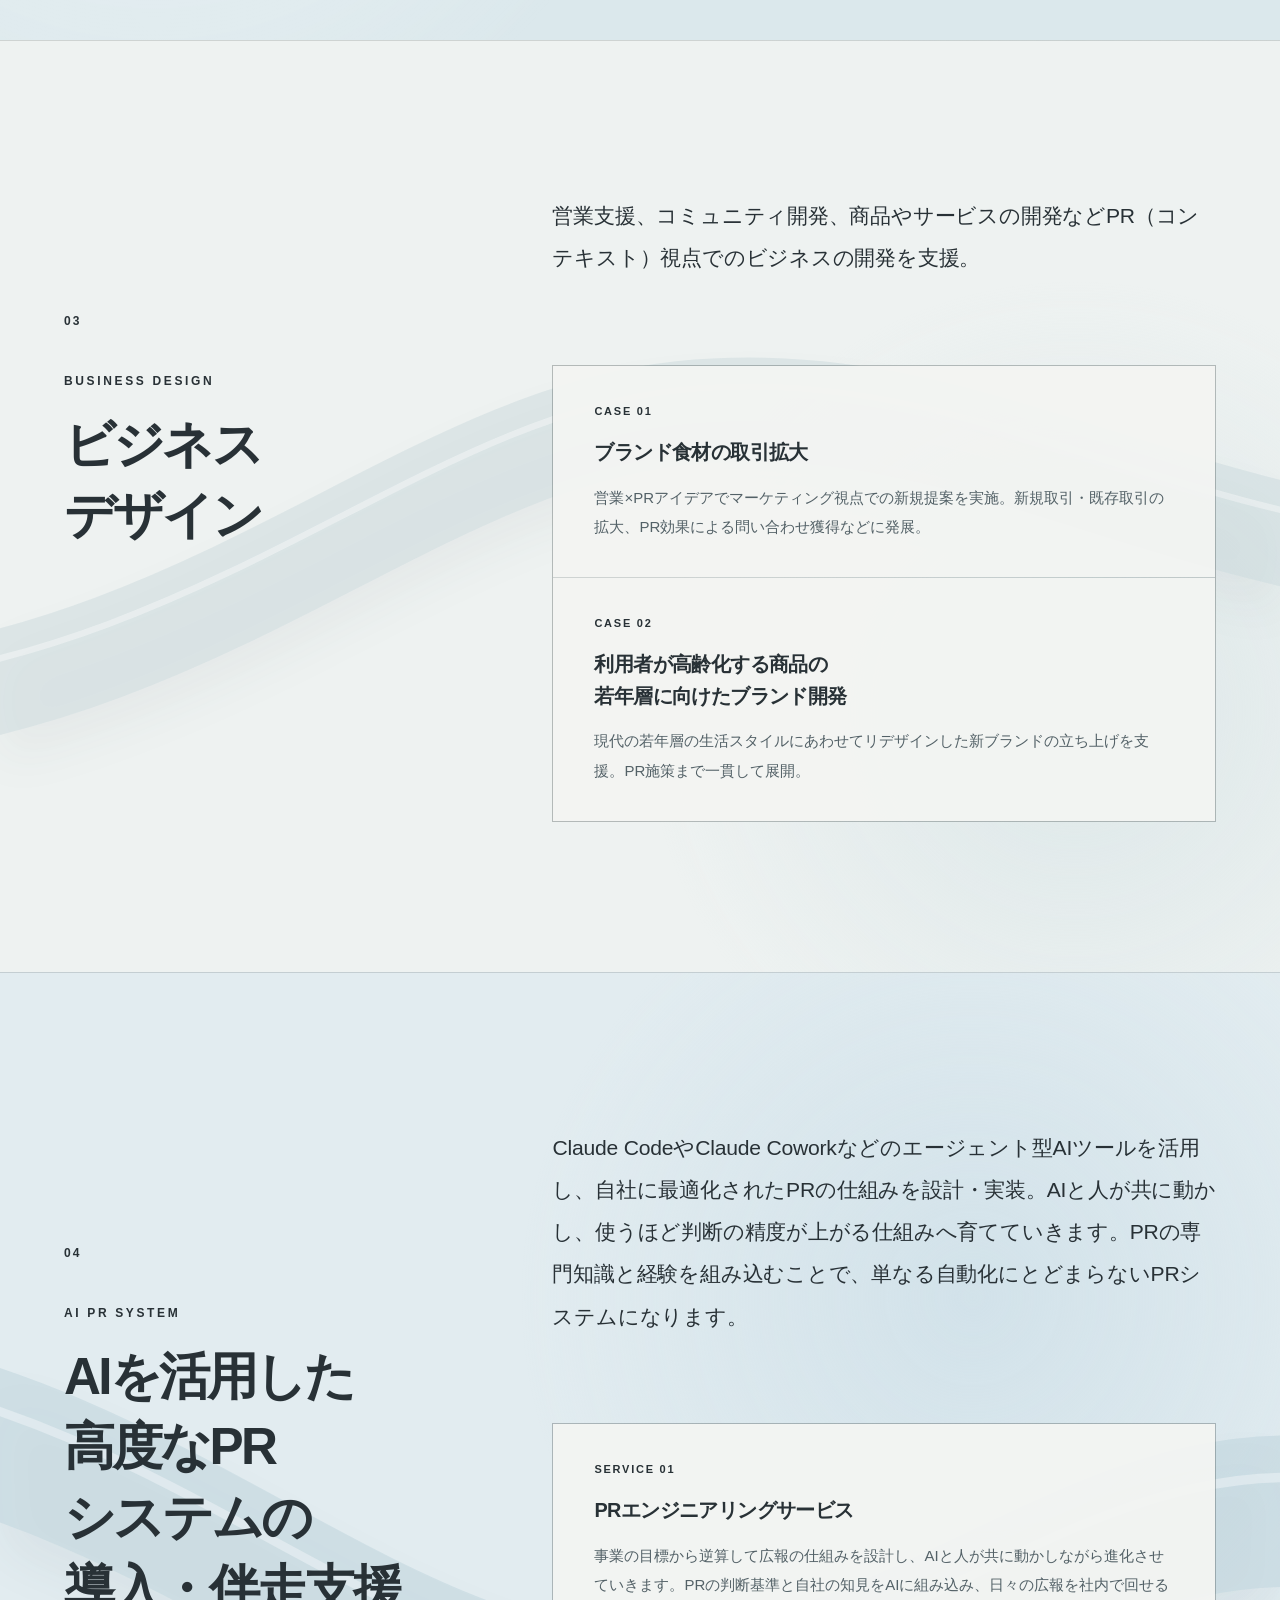
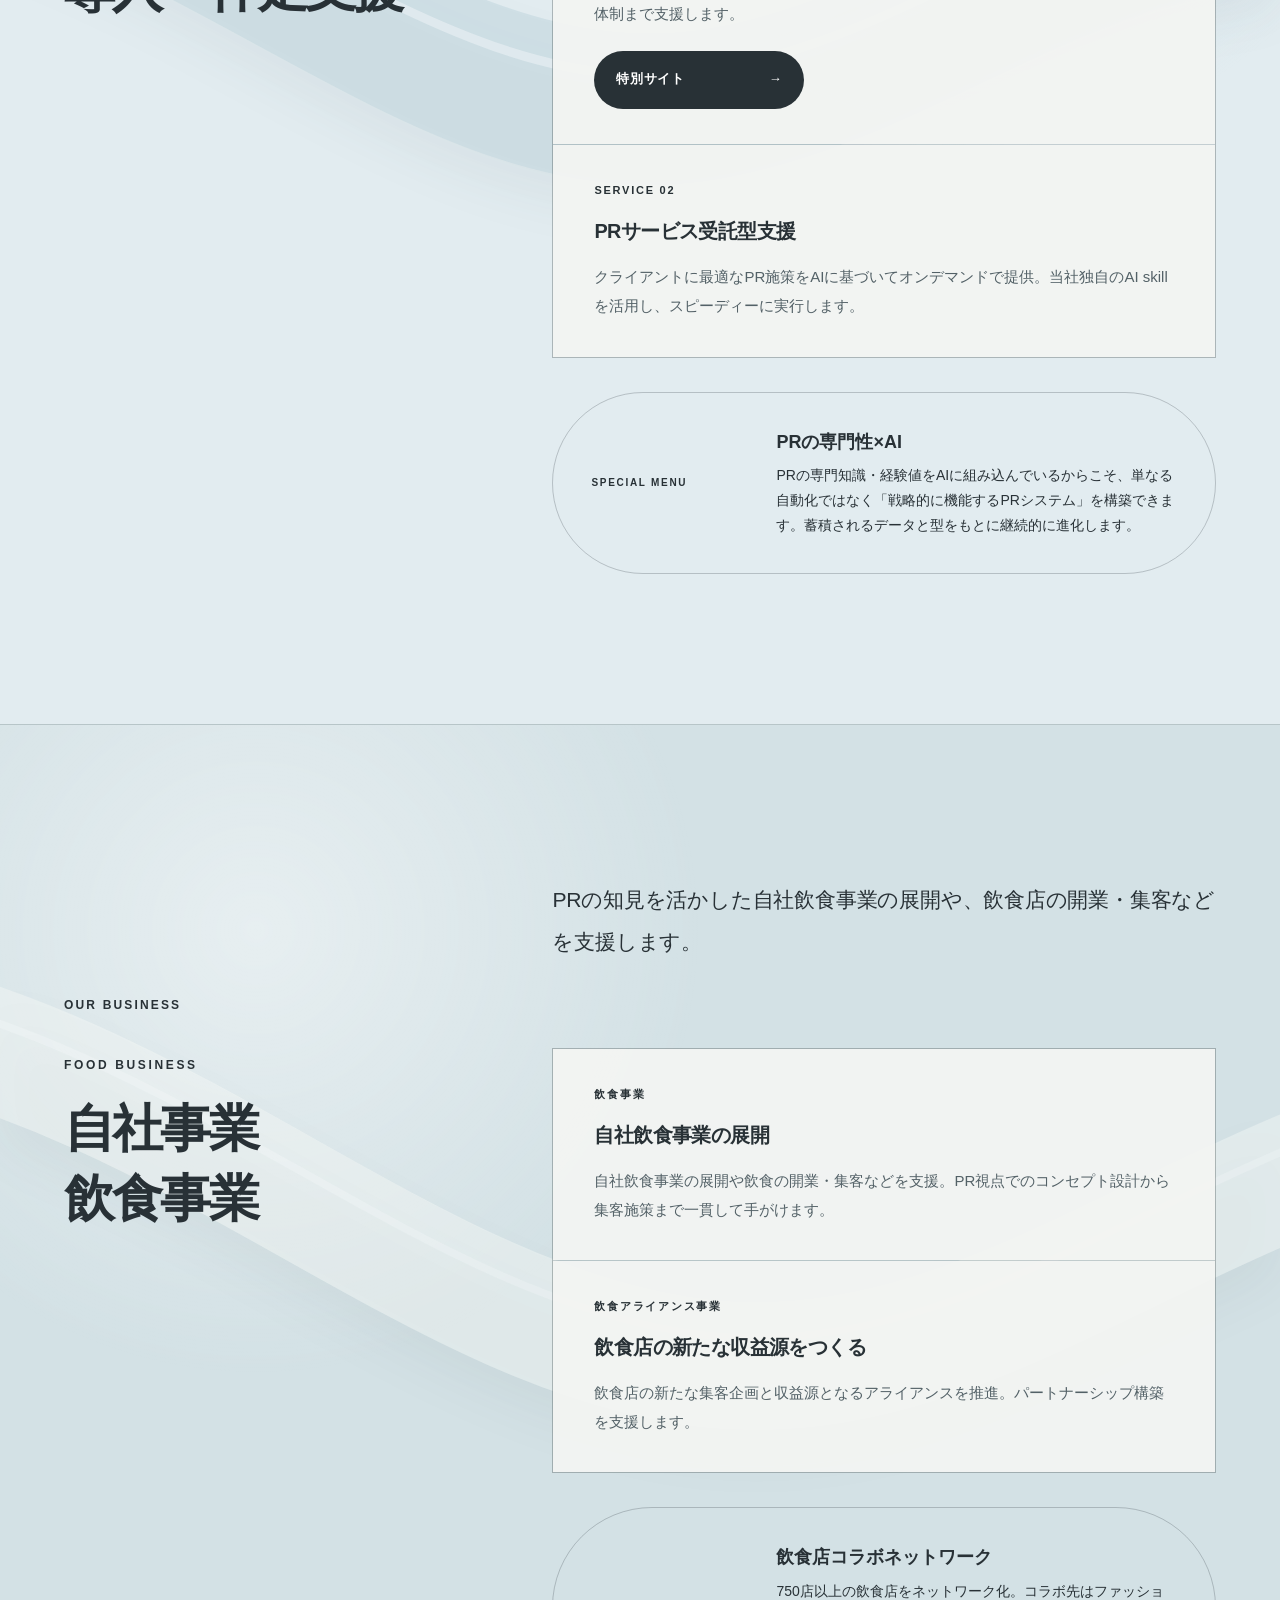
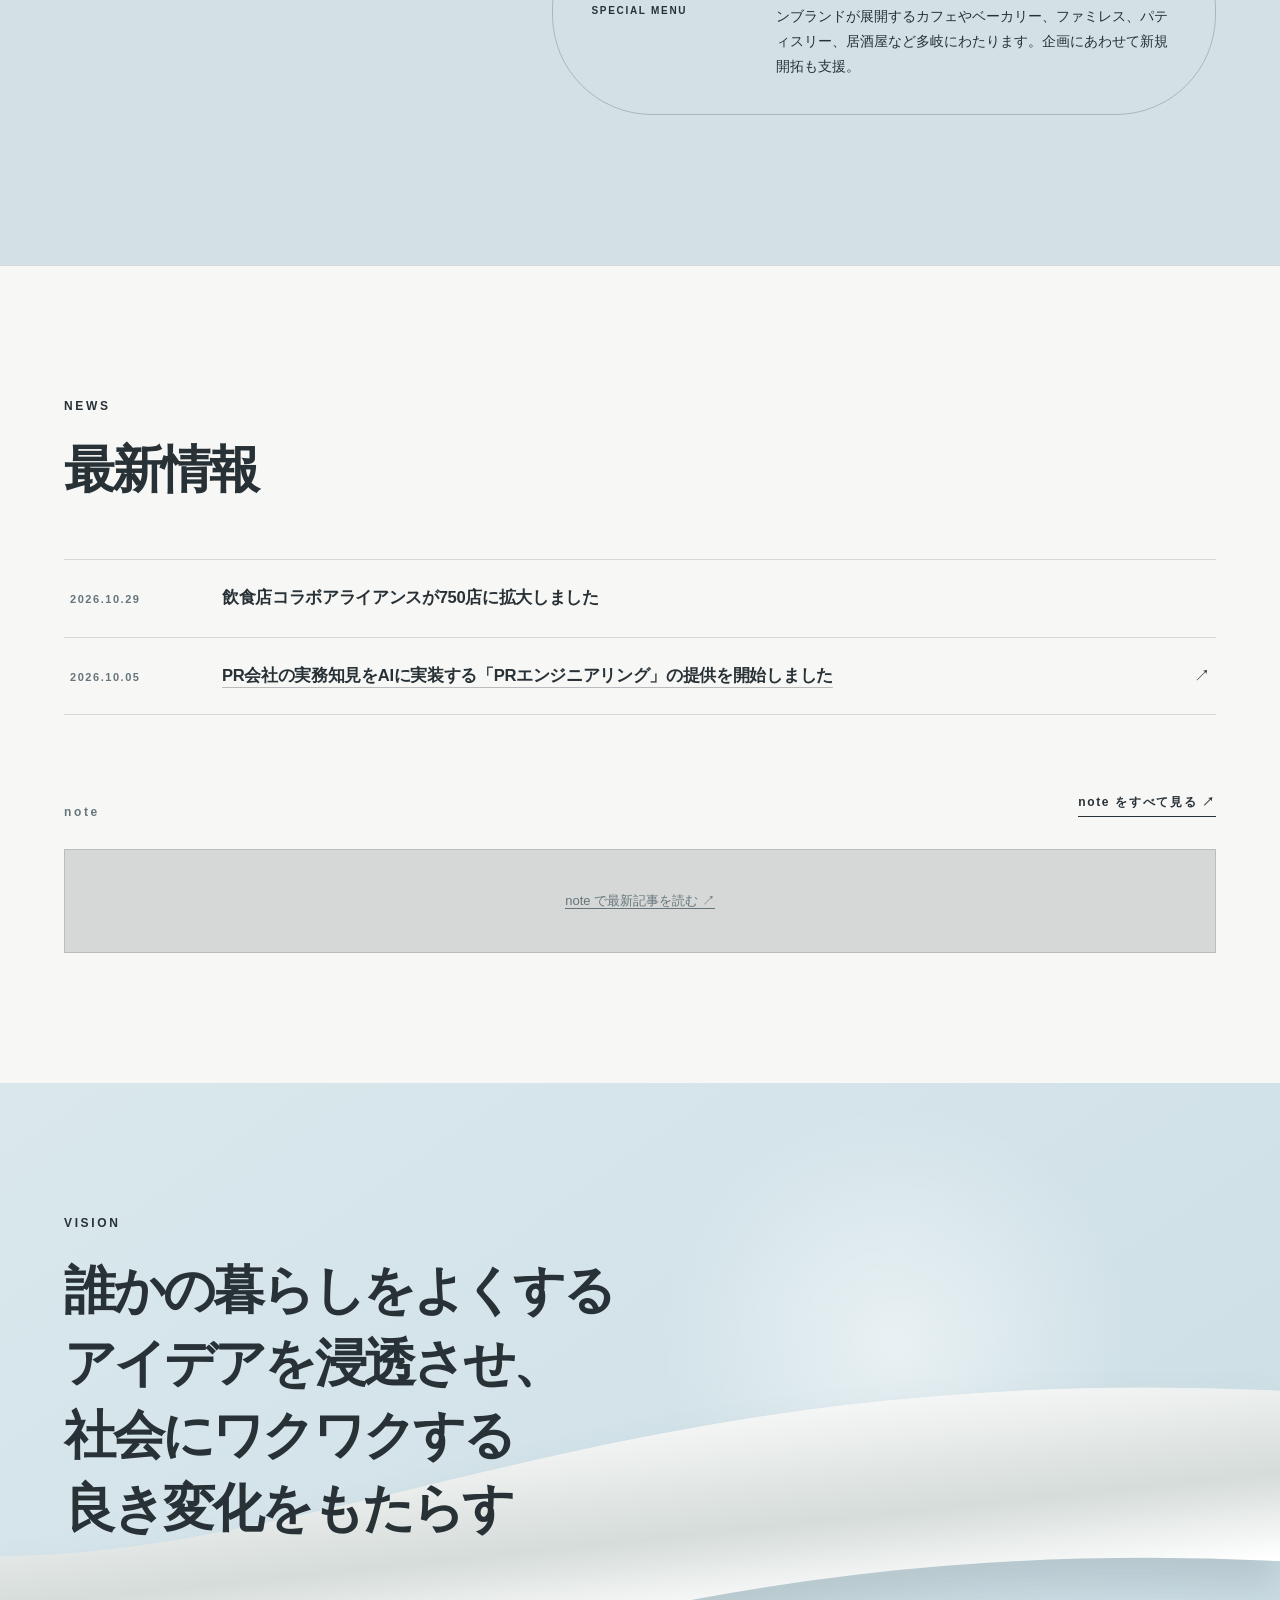
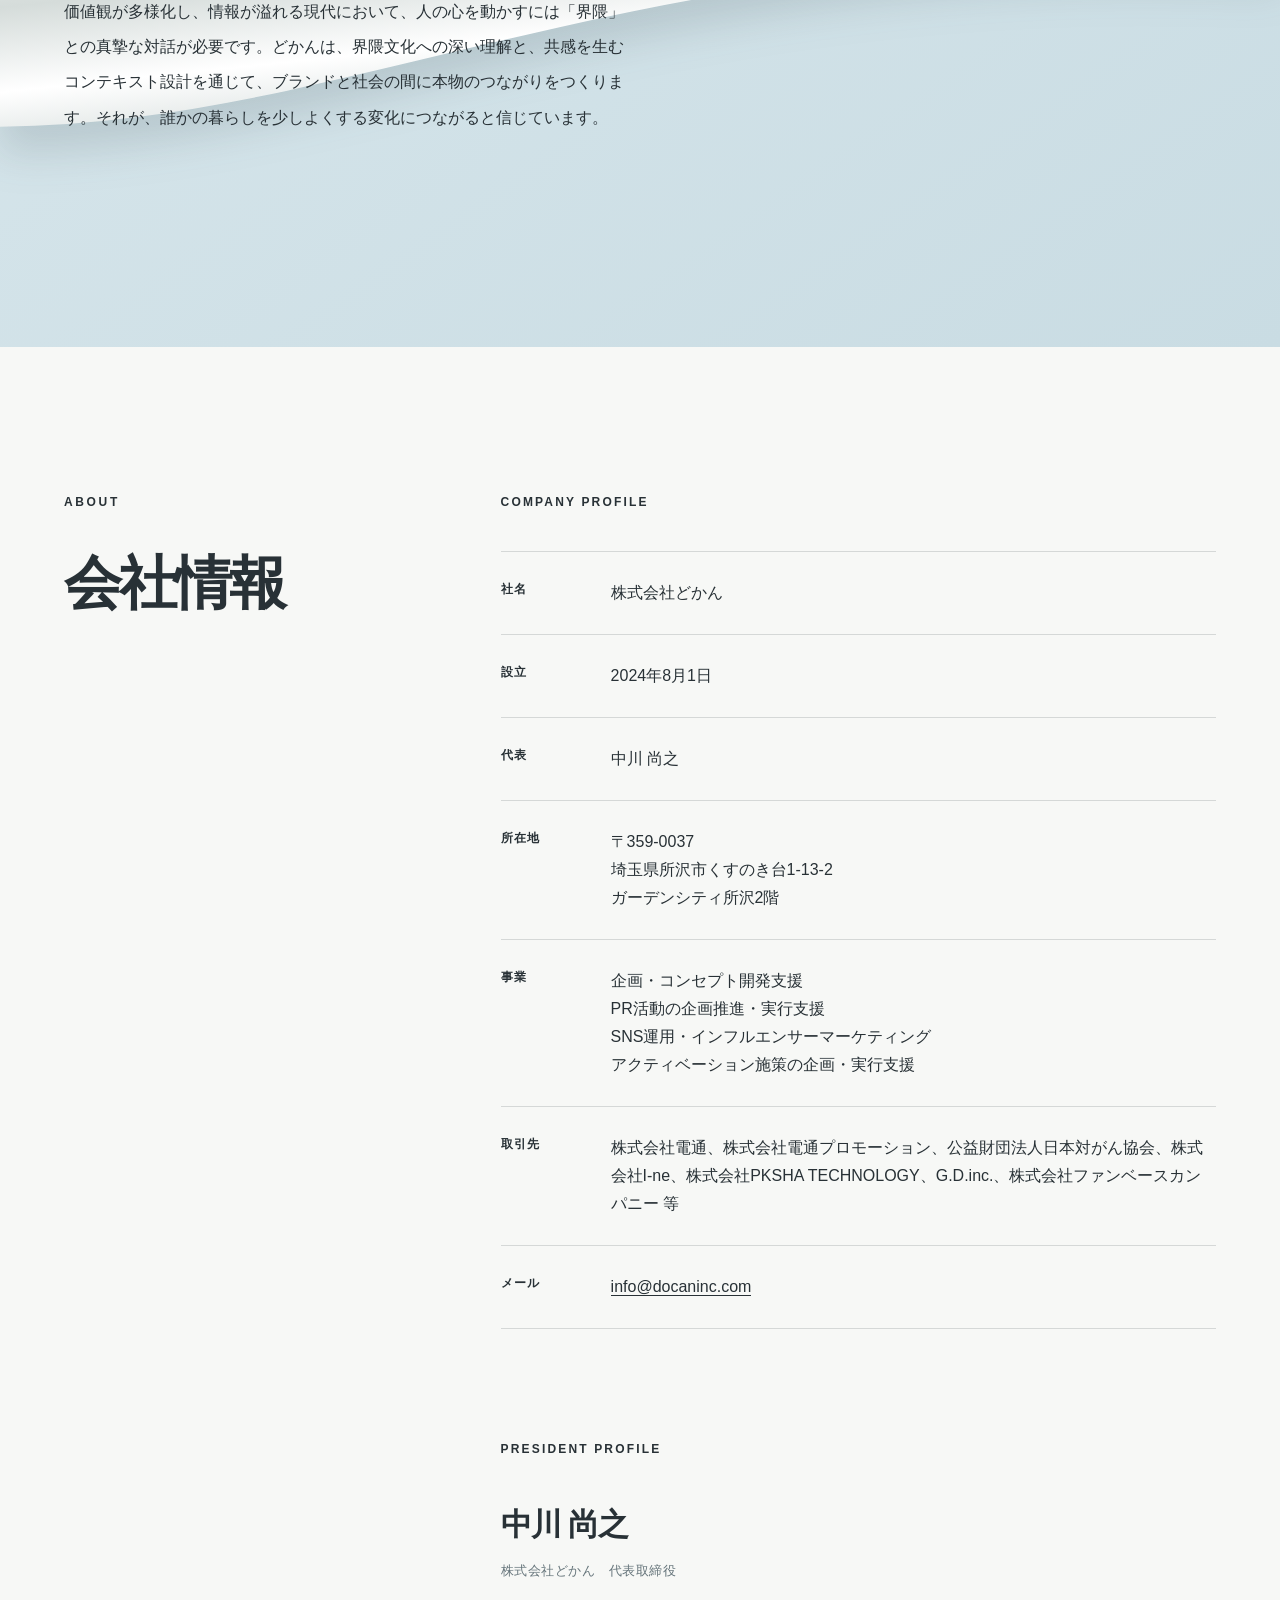
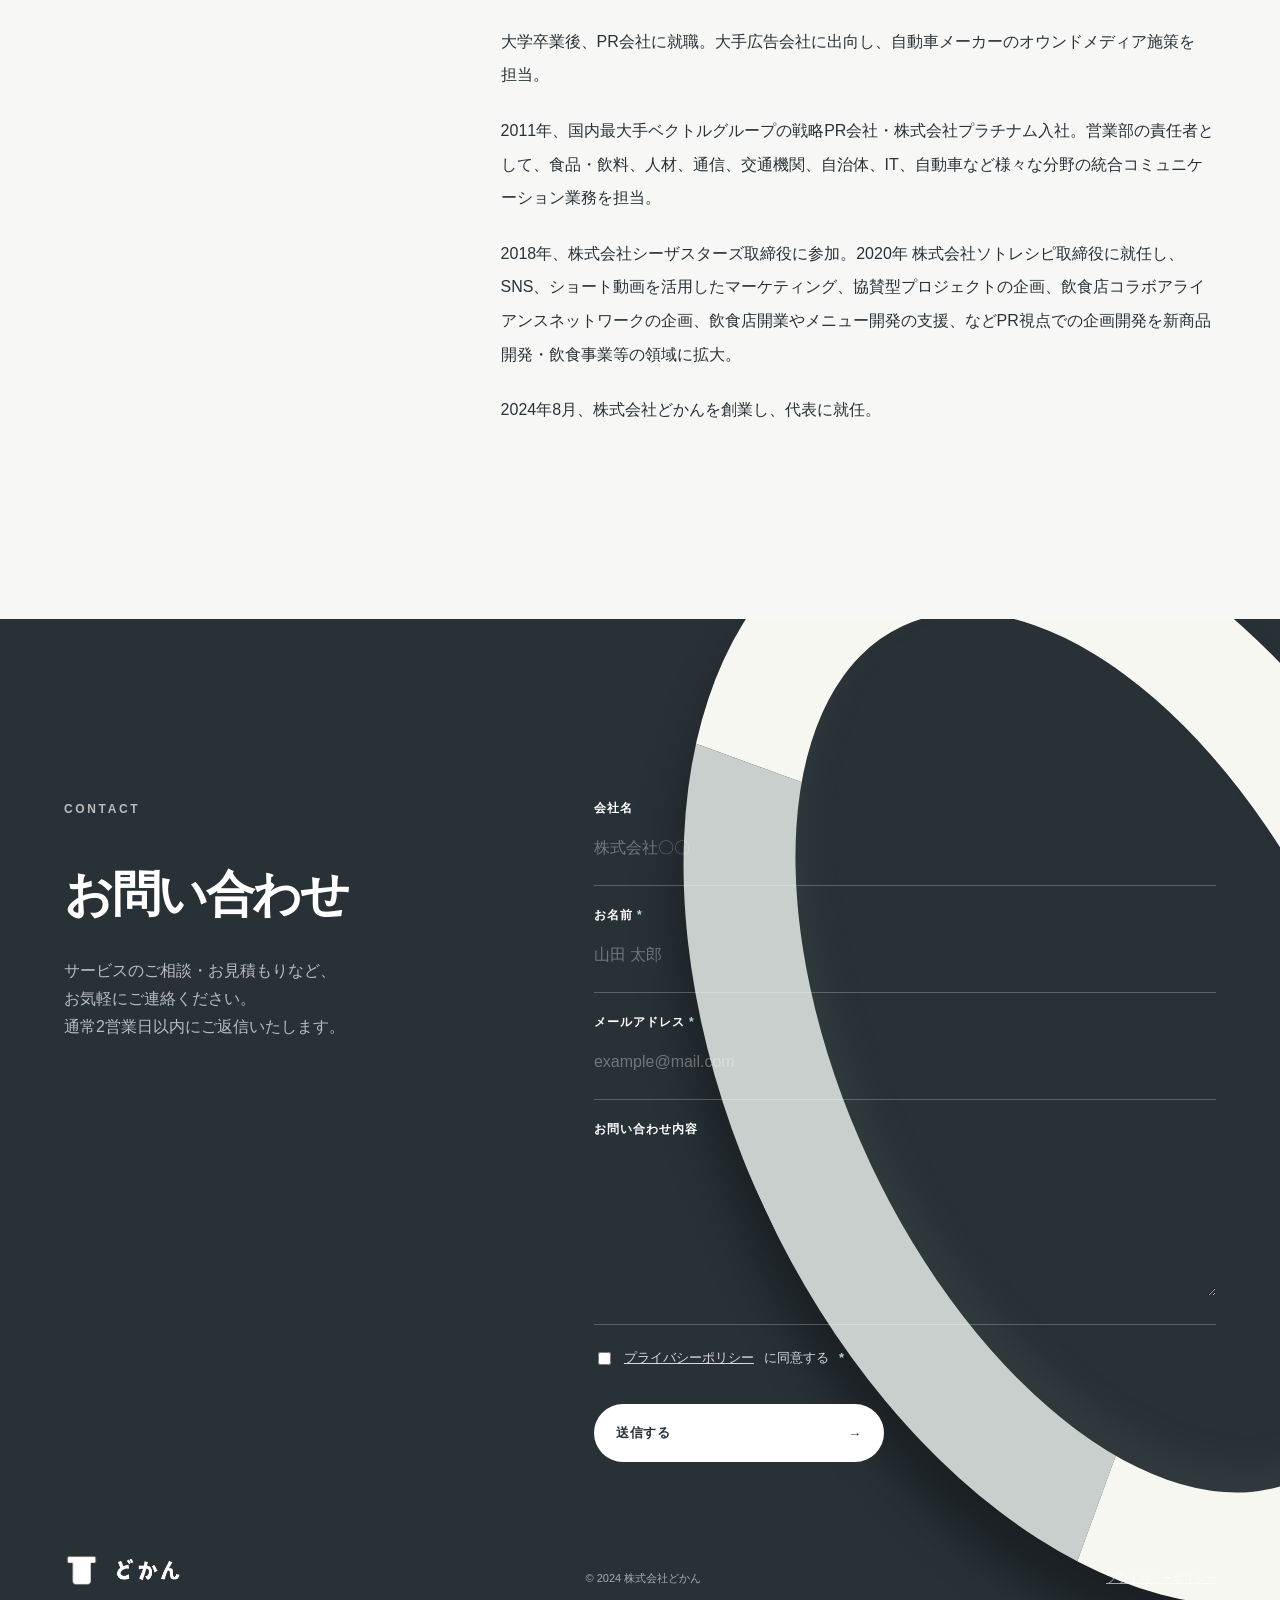
==== commit 68b55f4e: "自分の閲覧を計測から除外するスイッチを追加（?notrack=1 で GA4・Clarity を止める、?notrack=0 で解除） Co-Authored-By: Claude Opus 5.5 " ====
--- a/index.html
+++ b/index.html
@@ -568,6 +568,25 @@
 
 </style>
 <!-- Google tag (gtag.js) -->
+<!-- 自分の閲覧の除外：?notrack=1 を一度開いたブラウザでは GA4・Clarity を動かさない（?notrack=0 で解除）。印はそのブラウザの localStorage にだけ残す -->
+<script>
+  (function () {
+    var key = "docan_notrack", m = location.search.match(/[?&]notrack=([01])(&|$)/), off = false;
+    try {
+      if (m) { if (m[1] === "1") localStorage.setItem(key, "1"); else localStorage.removeItem(key); }
+      off = localStorage.getItem(key) === "1";
+    } catch (e) { off = !!(m && m[1] === "1"); }
+    window.docanNoTrack = off;
+    if (off) window["ga-disable-G-6XGNHTK50G"] = true;
+    if (m) document.addEventListener("DOMContentLoaded", function () {
+      var d = document.createElement("div");
+      d.textContent = off ? "このブラウザの閲覧は計測（GA4・Clarity）から除外されています" : "このブラウザの閲覧を計測に戻しました";
+      d.style.cssText = "position:fixed;left:50%;bottom:24px;transform:translateX(-50%);z-index:99999;background:#111;color:#fff;padding:12px 18px;border-radius:8px;font-size:14px;line-height:1.5;max-width:calc(100% - 32px);box-shadow:0 4px 16px rgba(0,0,0,.25)";
+      document.body.appendChild(d);
+      setTimeout(function () { d.remove(); }, 6000);
+    });
+  })();
+</script>
 <script async src="https://www.googletagmanager.com/gtag/js?id=G-6XGNHTK50G"></script>
 <script>
   window.dataLayer = window.dataLayer || [];
@@ -577,7 +596,7 @@
 </script>
 <!-- Microsoft Clarity（ヒートマップ・セッション録画）。ローカル確認を計測に混ぜないよう docaninc.com 上でだけ読み込む -->
 <script>
-  if (/(^|\.)docaninc\.com$/.test(location.hostname)) {
+  if (/(^|\.)docaninc\.com$/.test(location.hostname) && !window.docanNoTrack) {
     (function(c,l,a,r,i,t,y){
       c[a]=c[a]||function(){(c[a].q=c[a].q||[]).push(arguments)};
       t=l.createElement(r);t.async=1;t.src="https://www.clarity.ms/tag/"+i;
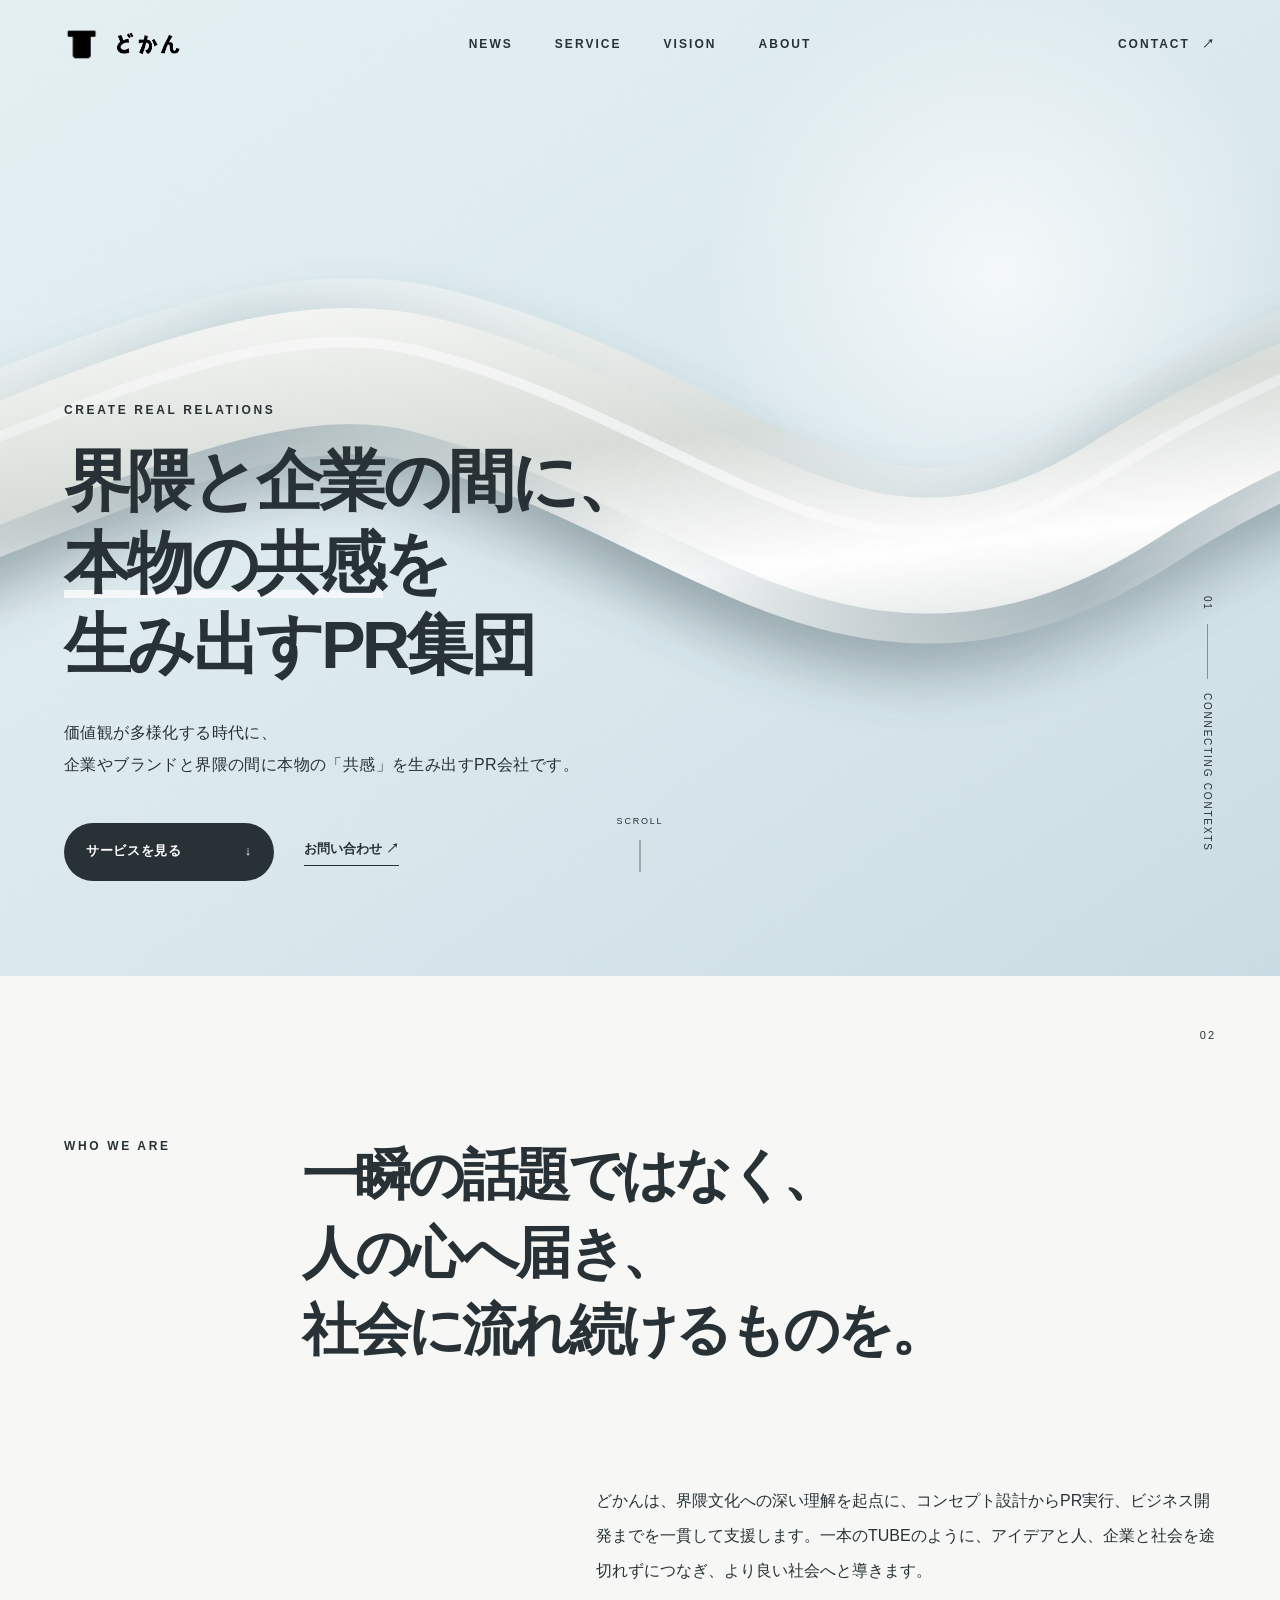
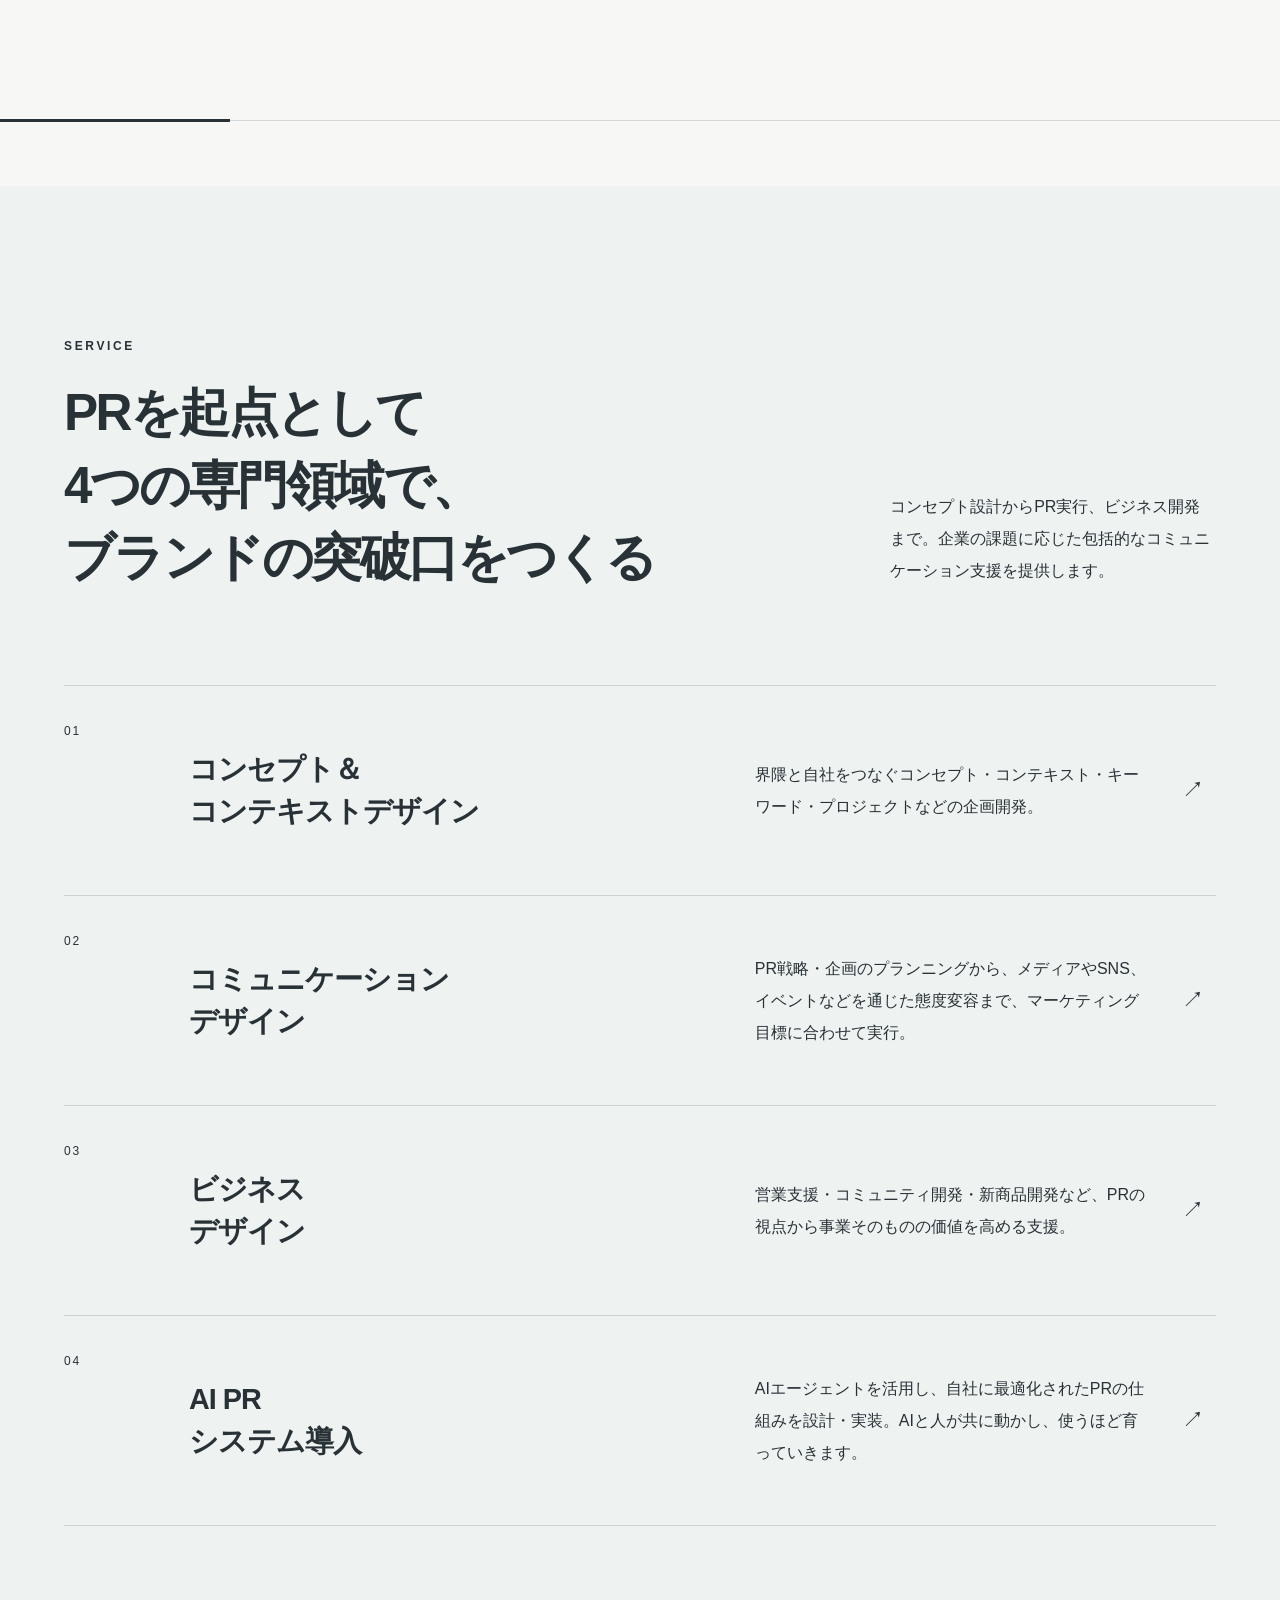
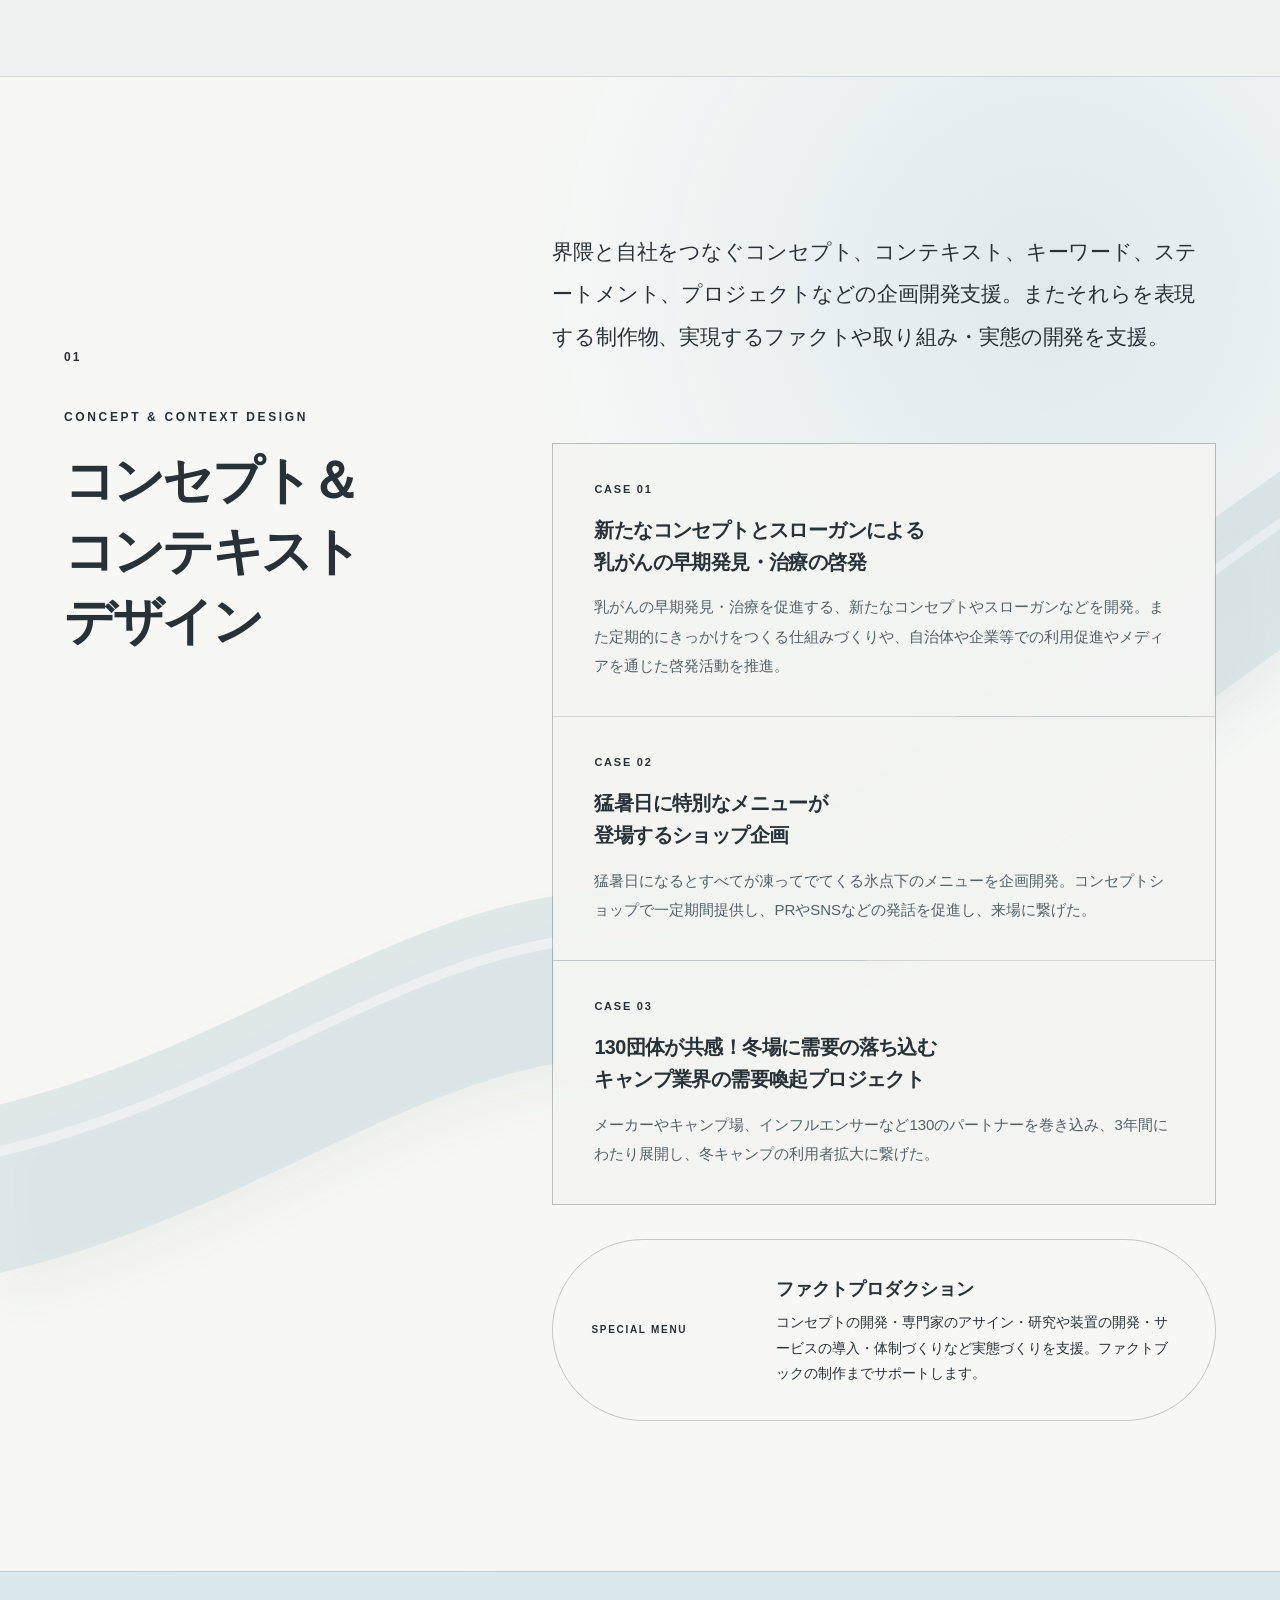
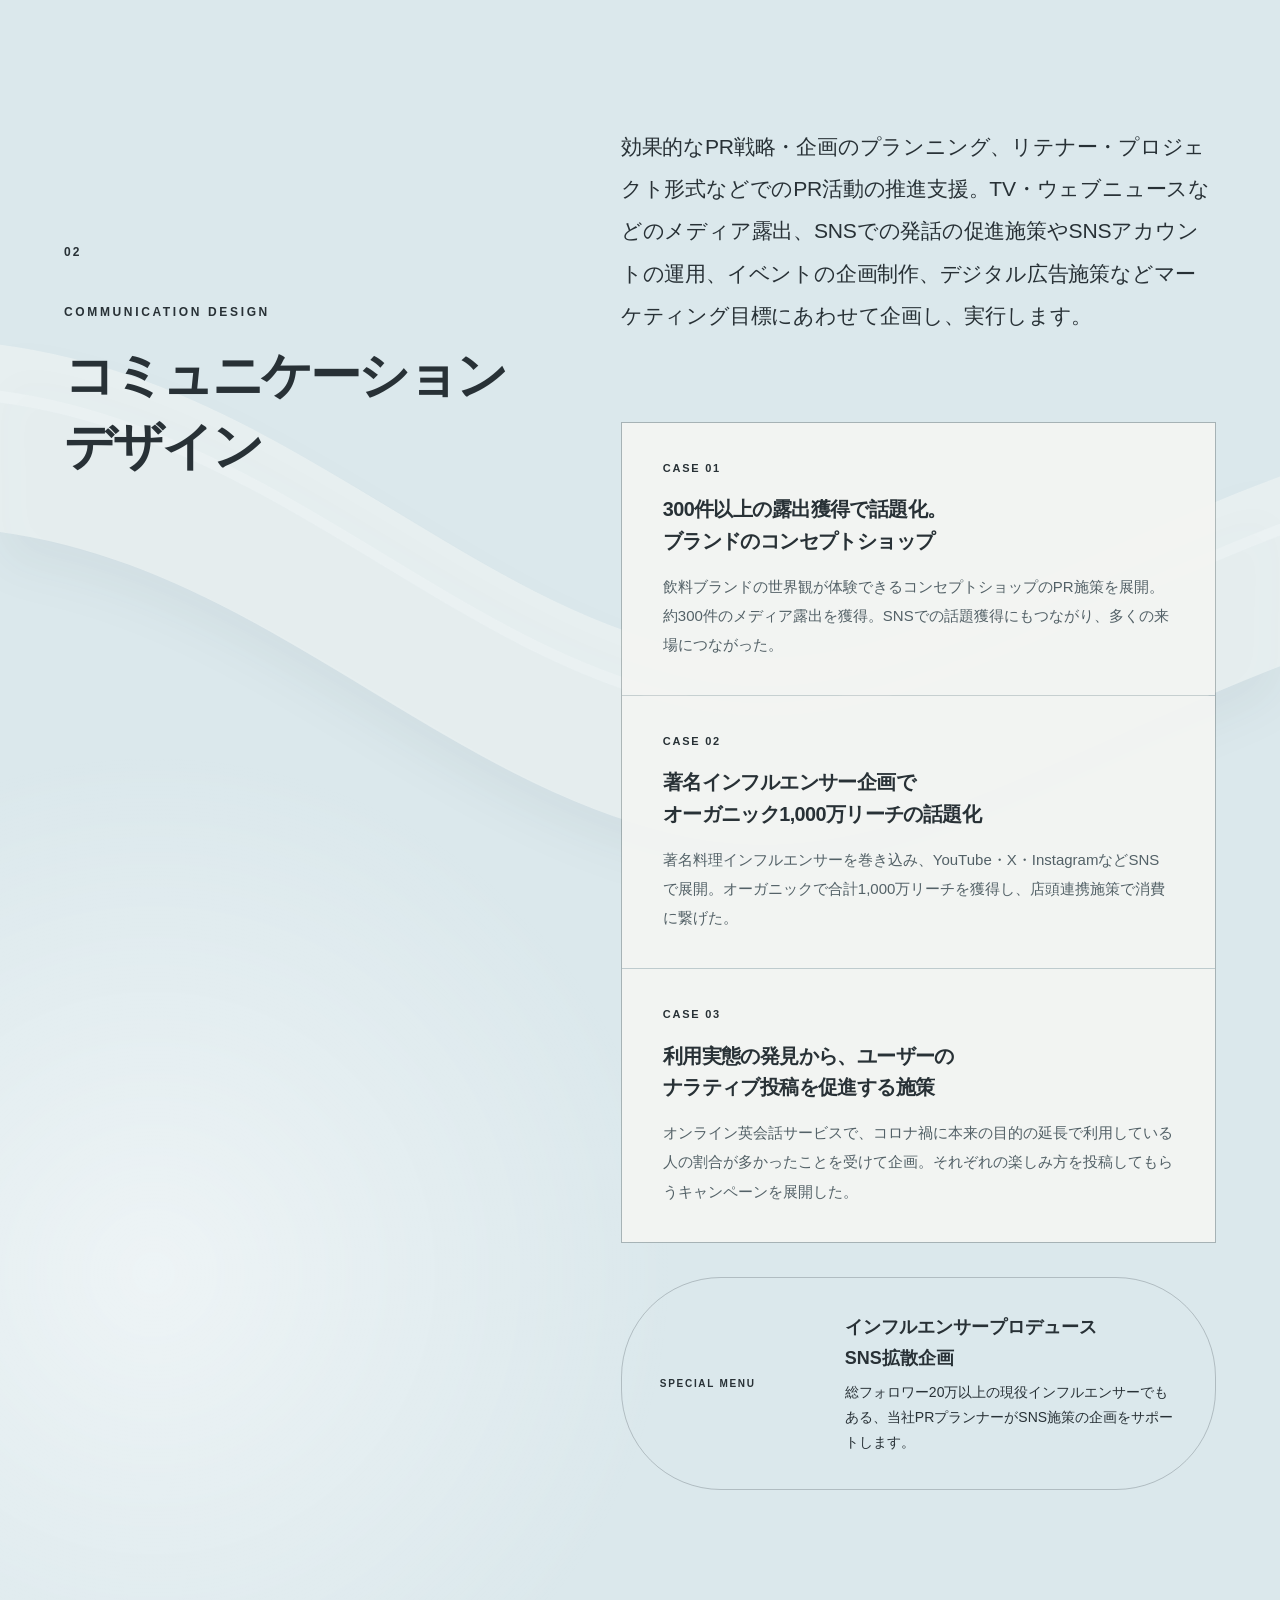
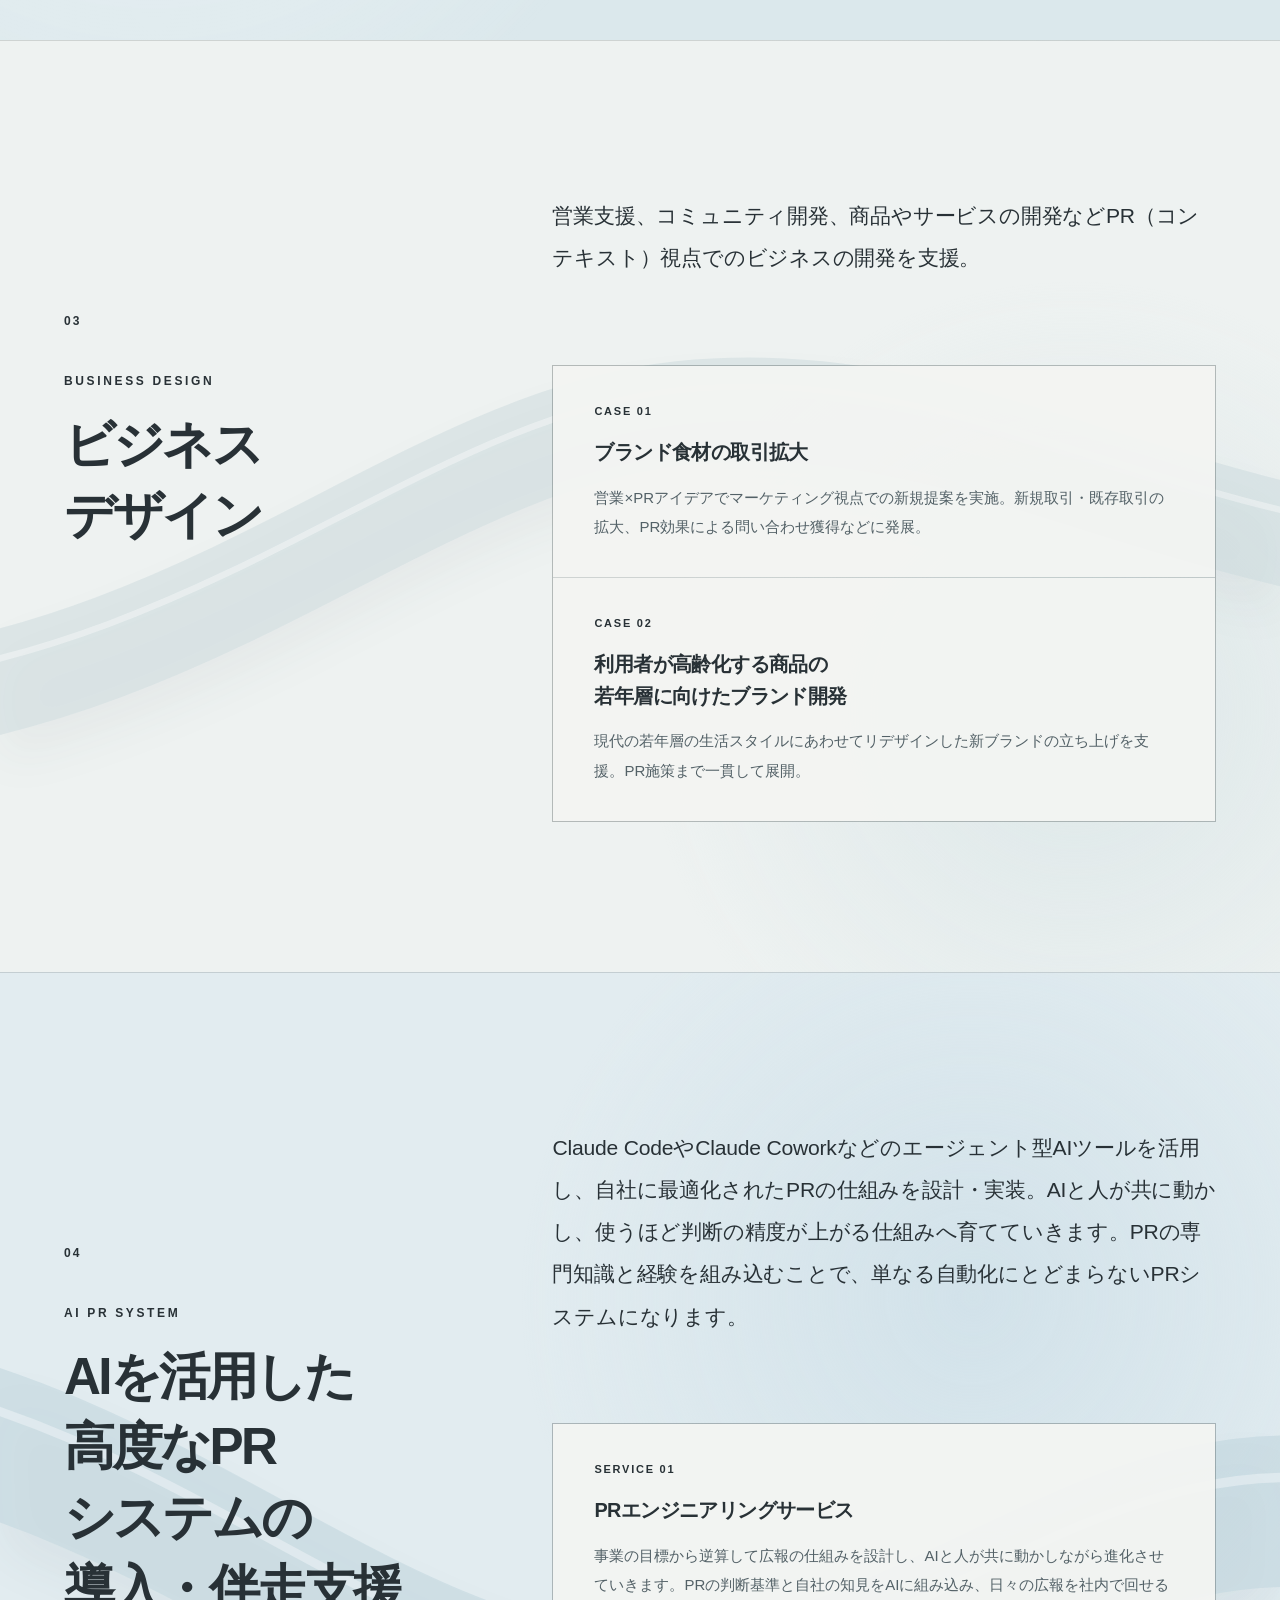
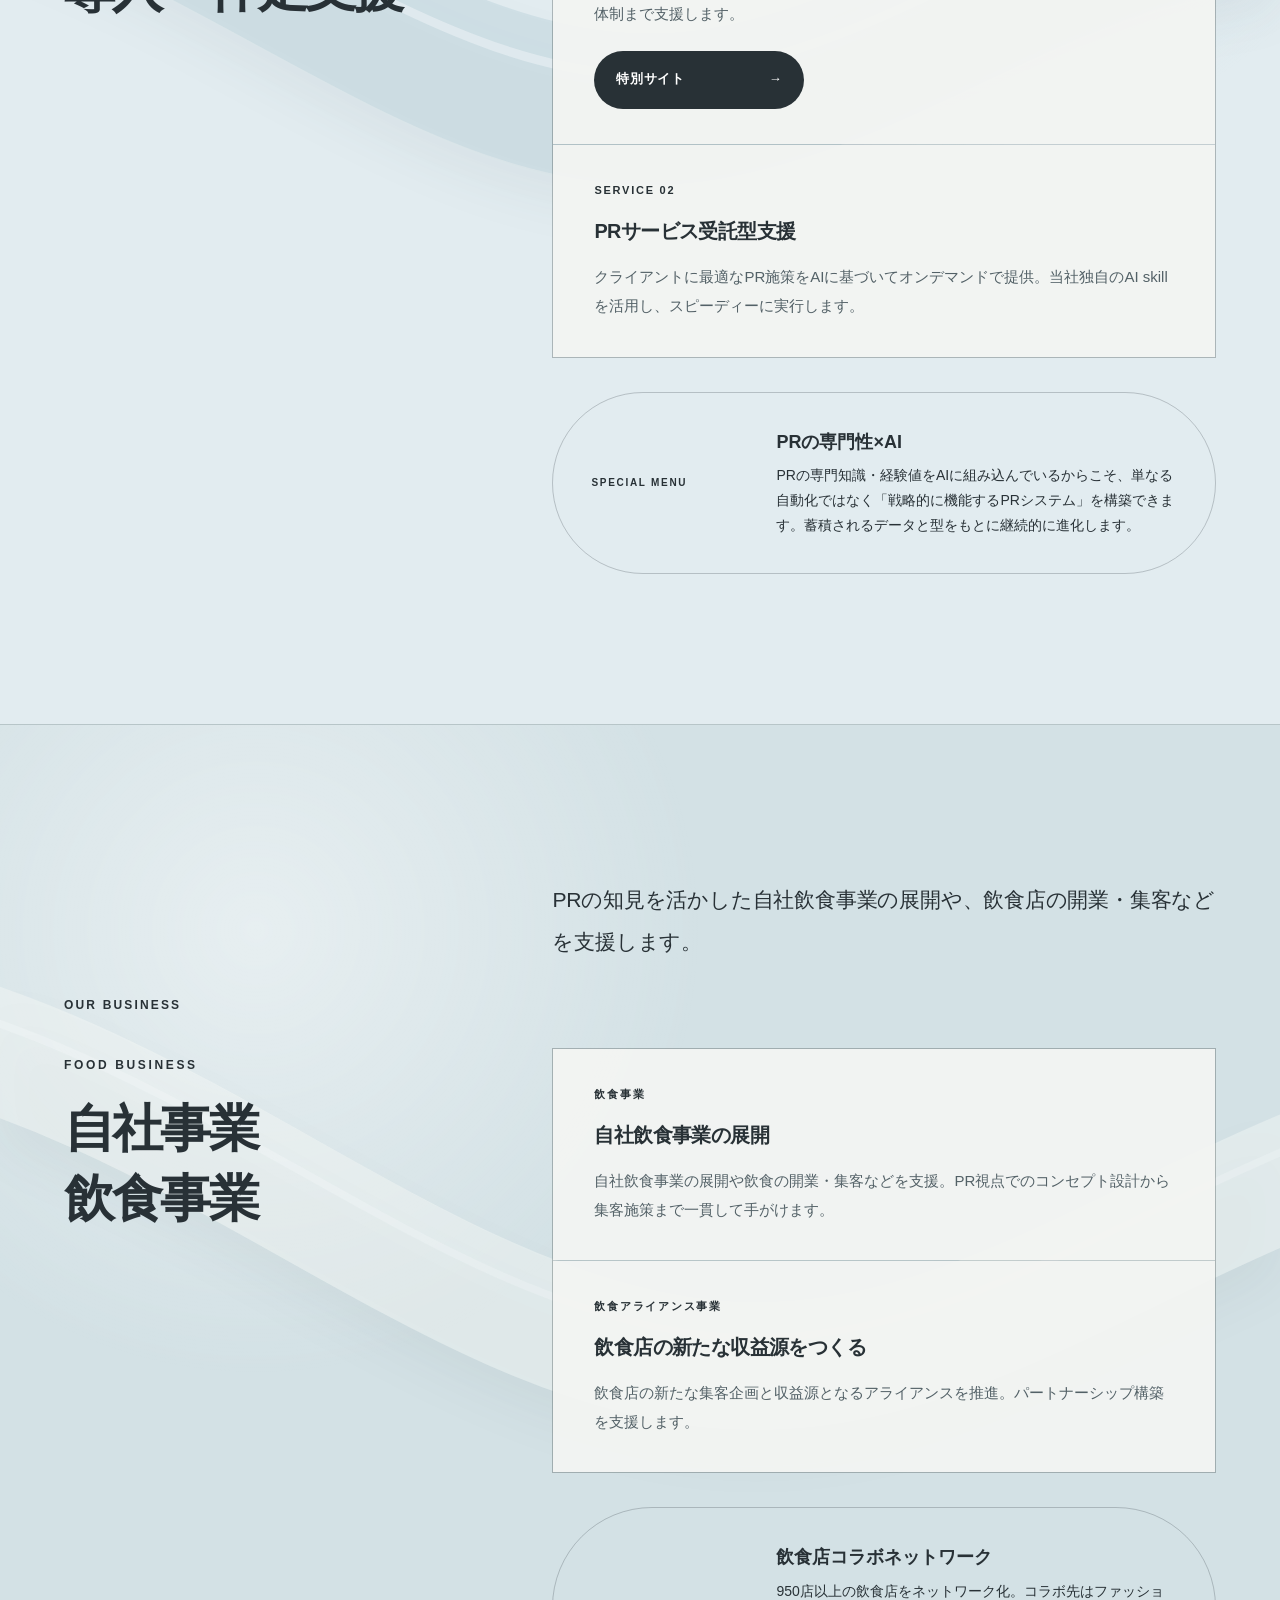
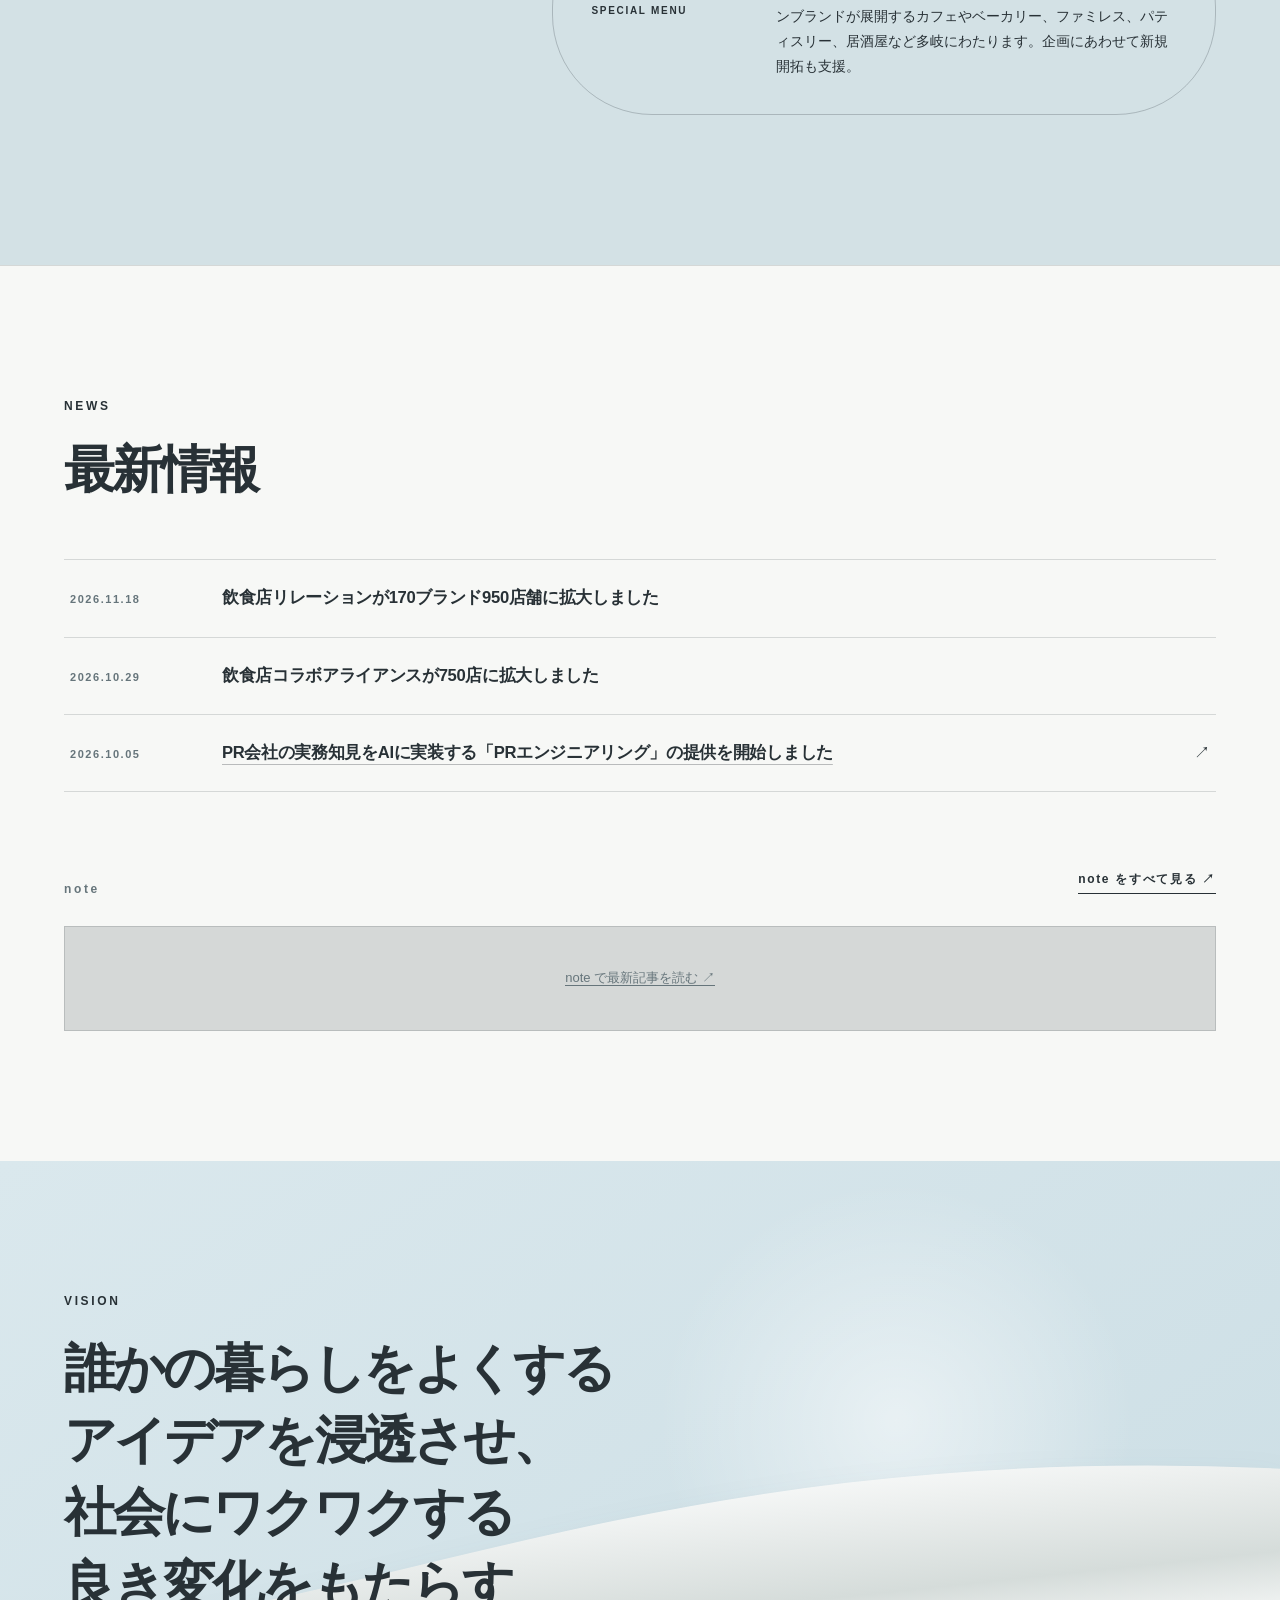
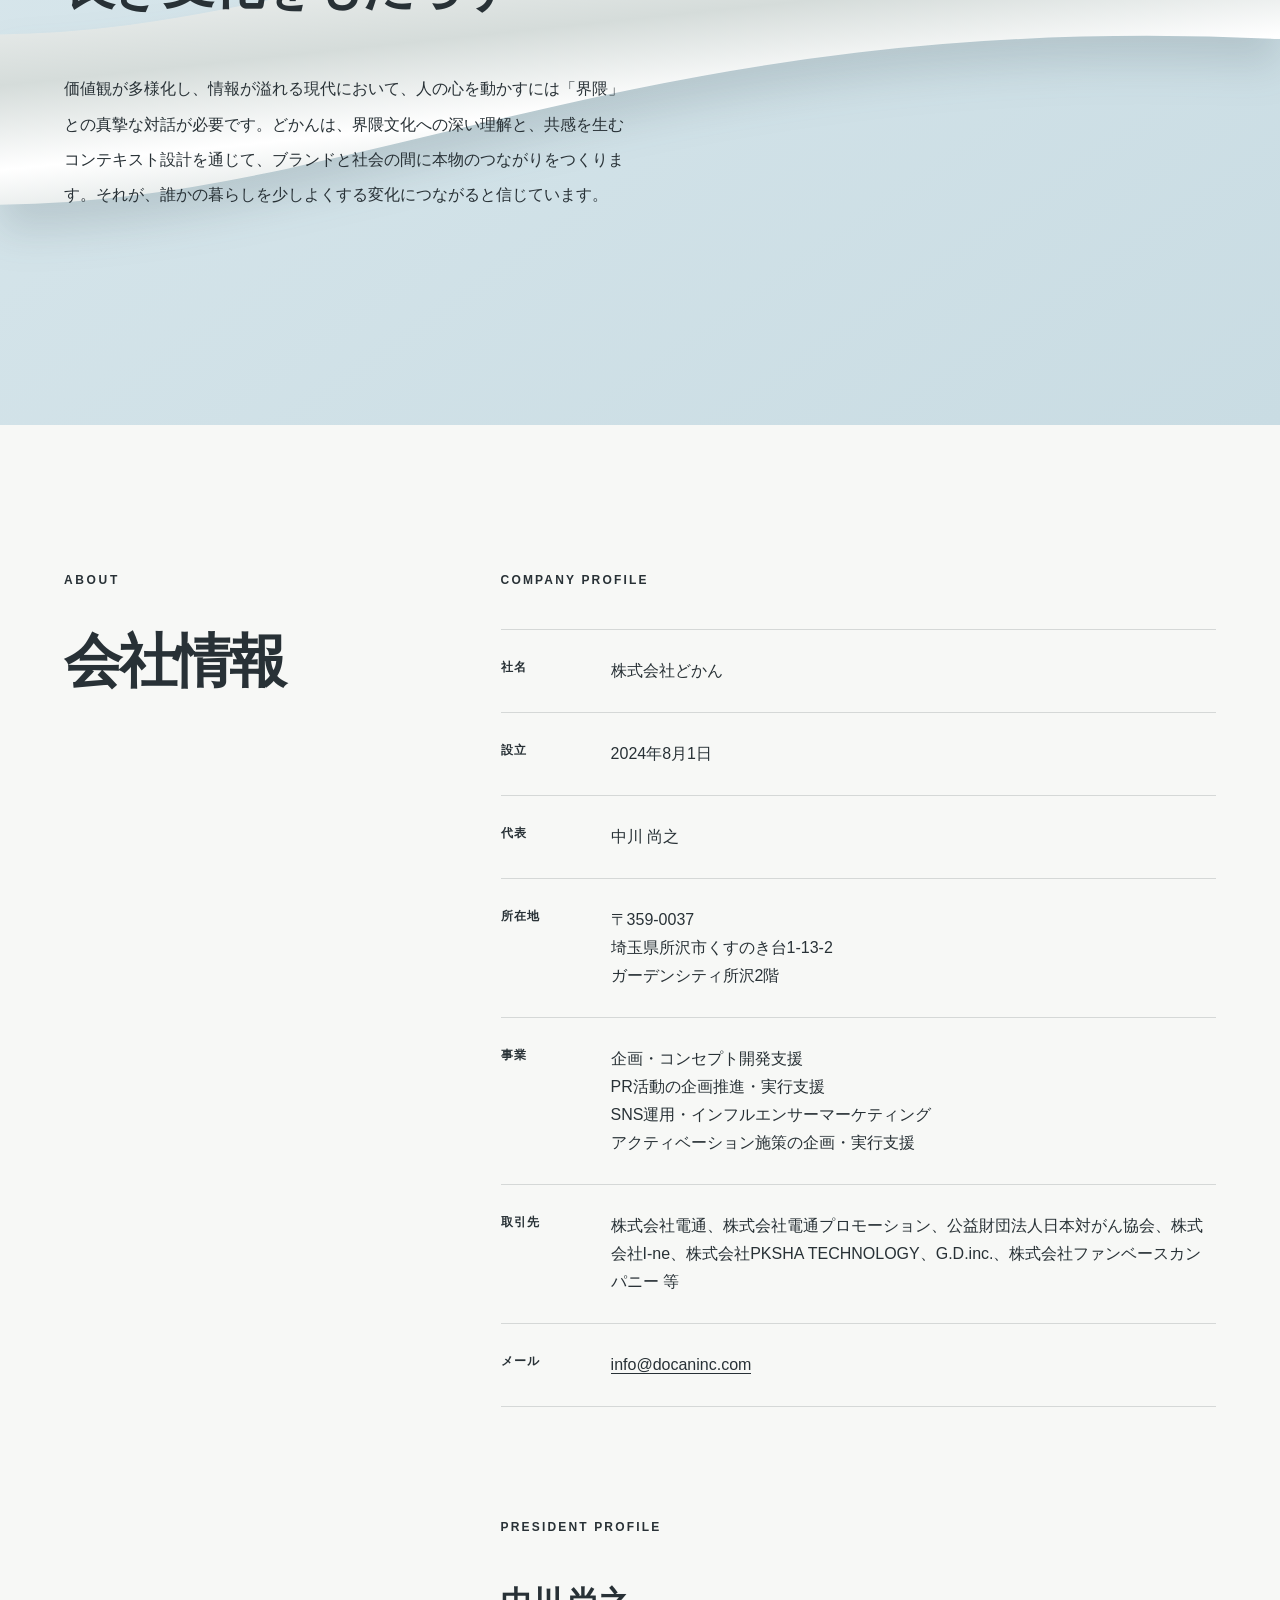
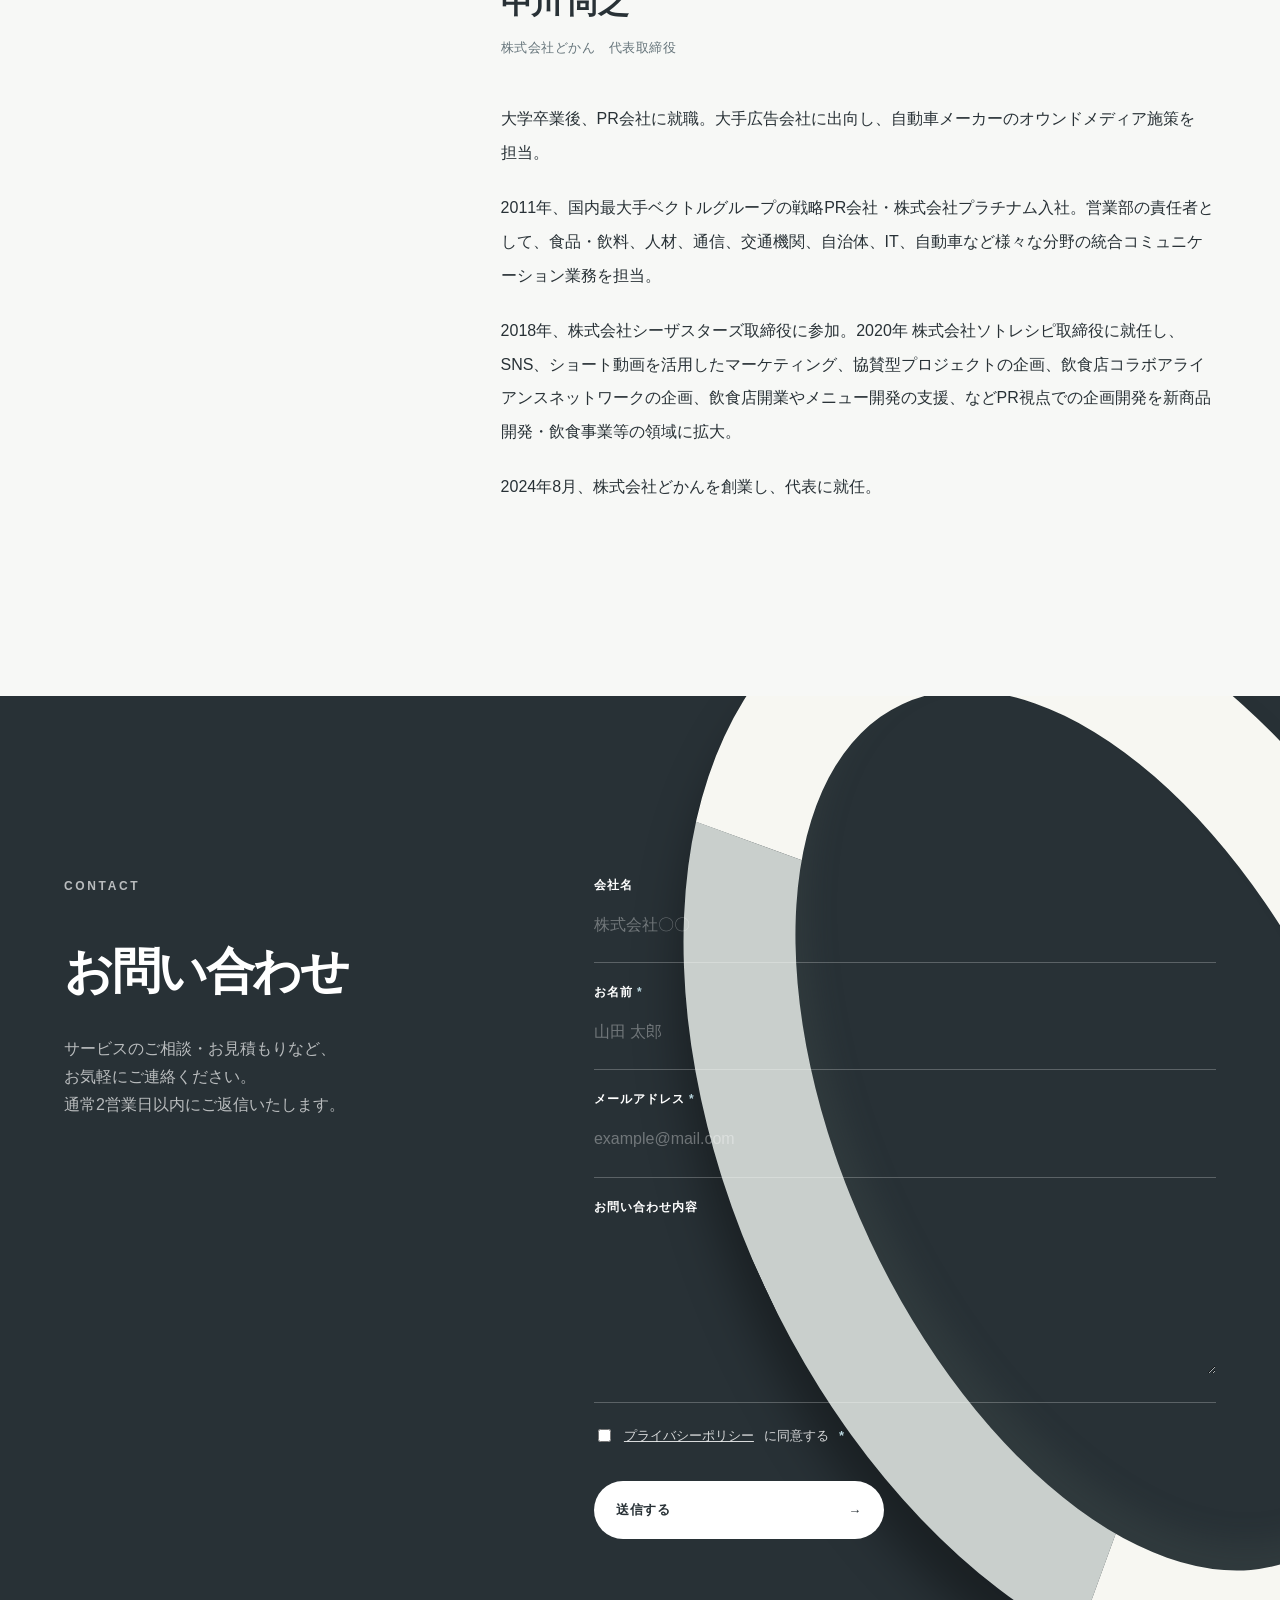
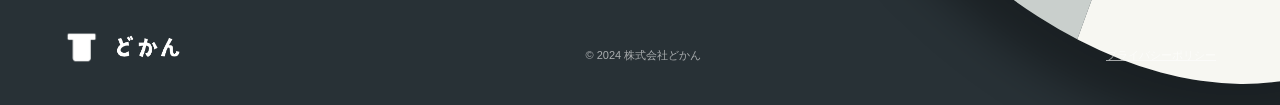
==== commit ee5237f1: "お知らせに飲食店リレーション950店舗を追加し、本文の店舗数もそろえる - お知らせ（2026.11.18）：飲食店リレーションが170ブランド950店舗に拡大 - 事業紹介の本文「750店以上の飲食" ====
--- a/index.html
+++ b/index.html
@@ -906,7 +906,7 @@
           </div>
           <aside class="special-menu reveal">
             <span>SPECIAL MENU</span>
-            <div><h3><span class="phrase">飲食店コラボ</span><wbr><span class="phrase">ネットワーク</span></h3><p>750店以上の飲食店をネットワーク化。コラボ先はファッションブランドが展開するカフェやベーカリー、ファミレス、パティスリー、居酒屋など多岐にわたります。企画にあわせて新規開拓も支援。</p></div>
+            <div><h3><span class="phrase">飲食店コラボ</span><wbr><span class="phrase">ネットワーク</span></h3><p>950店以上の飲食店をネットワーク化。コラボ先はファッションブランドが展開するカフェやベーカリー、ファミレス、パティスリー、居酒屋など多岐にわたります。企画にあわせて新規開拓も支援。</p></div>
           </aside>
         </div>
       </div>
@@ -922,6 +922,12 @@
 
       <!-- お知らせ。新しいものを上に。リンクがない項目は <a> ではなく <div class="topics-item"> にする -->
       <ul class="topics reveal">
+        <li>
+          <div class="topics-item">
+            <span class="topics-date">2026.11.18</span>
+            <span class="topics-title">飲食店リレーションが170ブランド950店舗に拡大しました</span>
+          </div>
+        </li>
         <li>
           <div class="topics-item">
             <span class="topics-date">2026.10.29</span>
